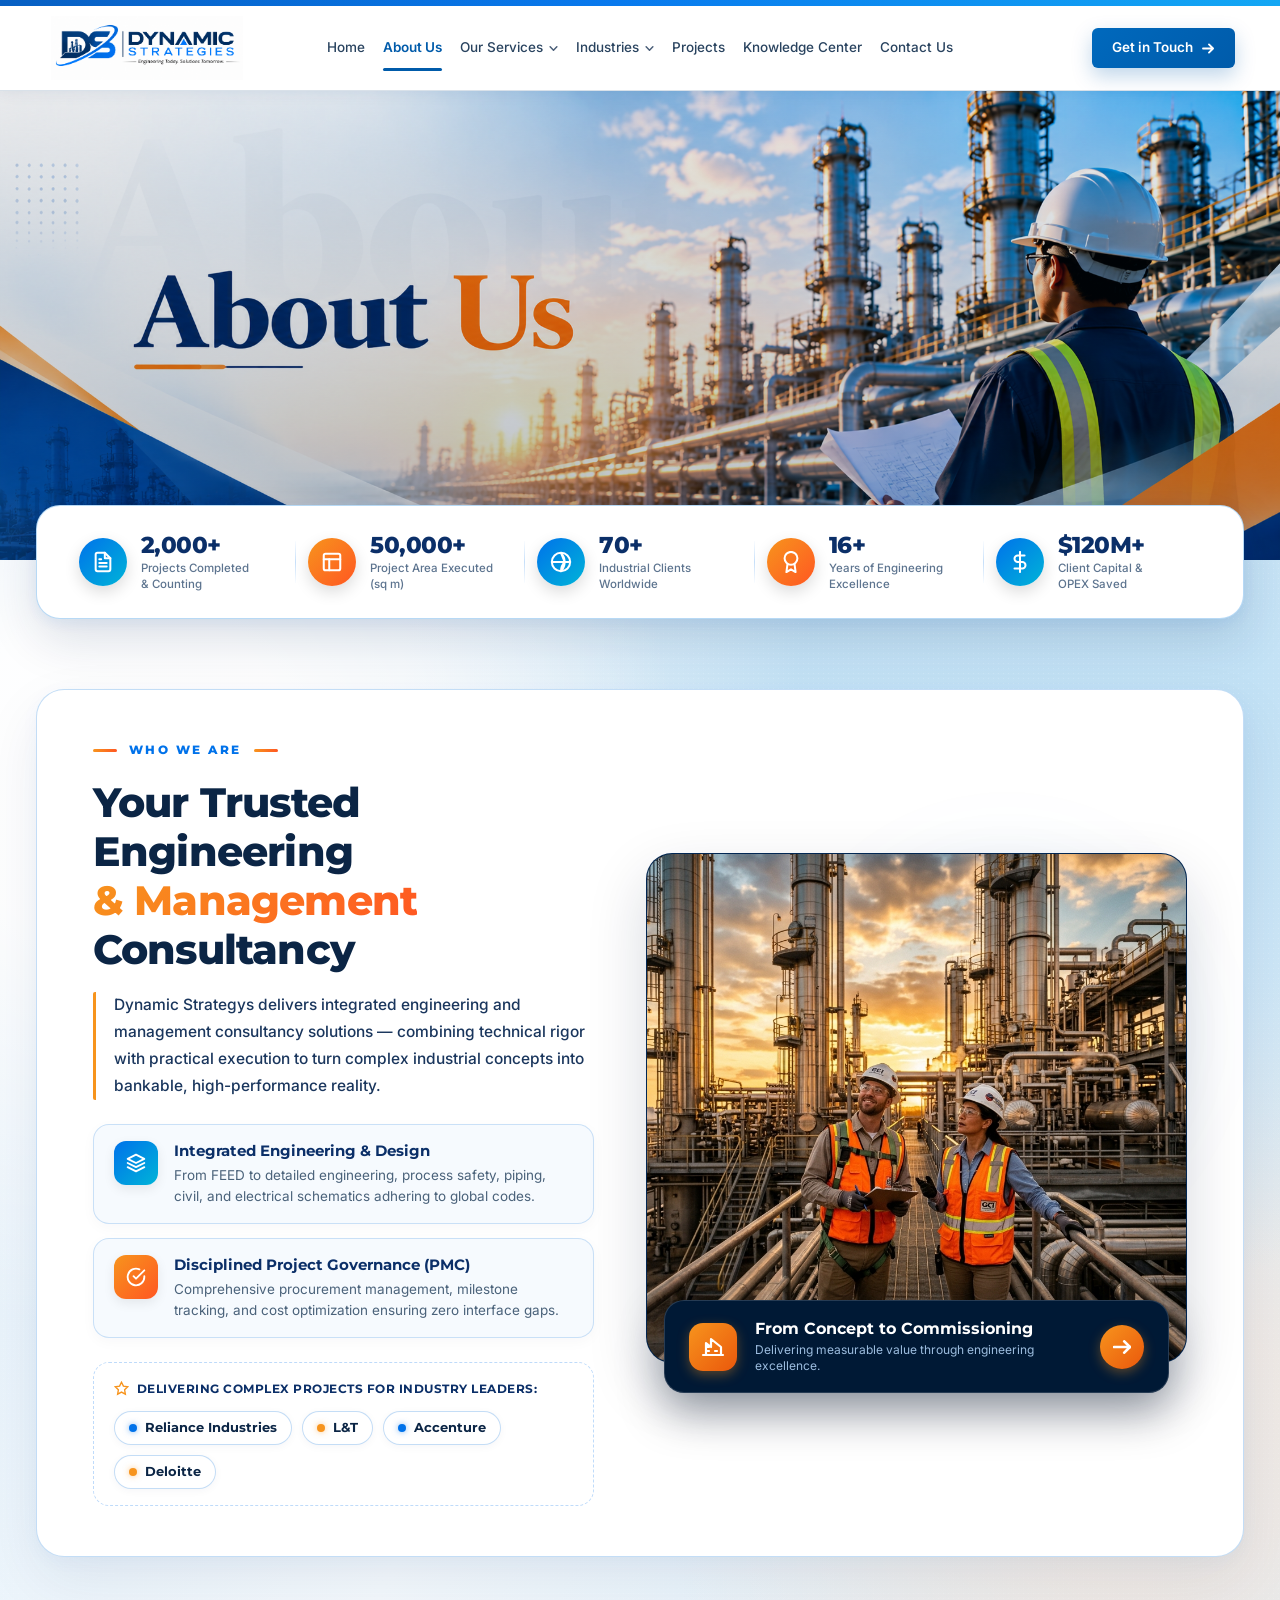
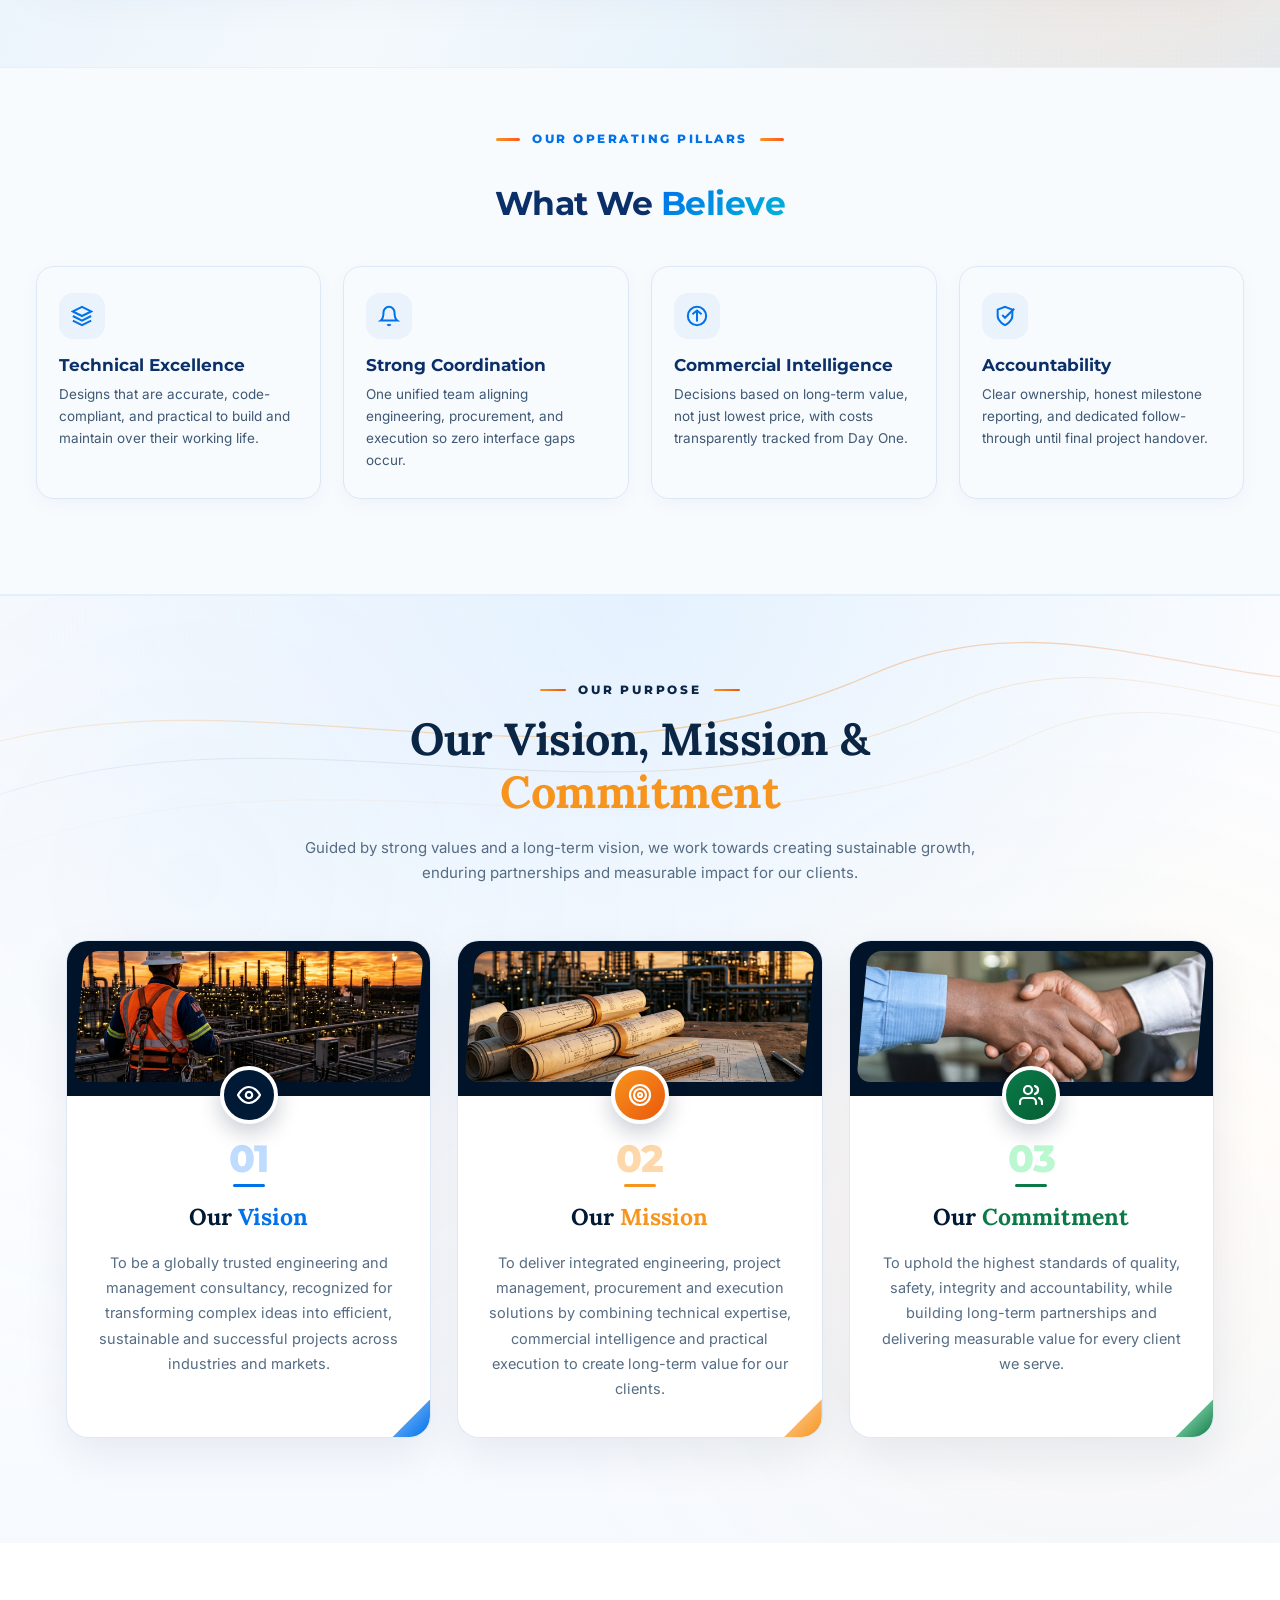
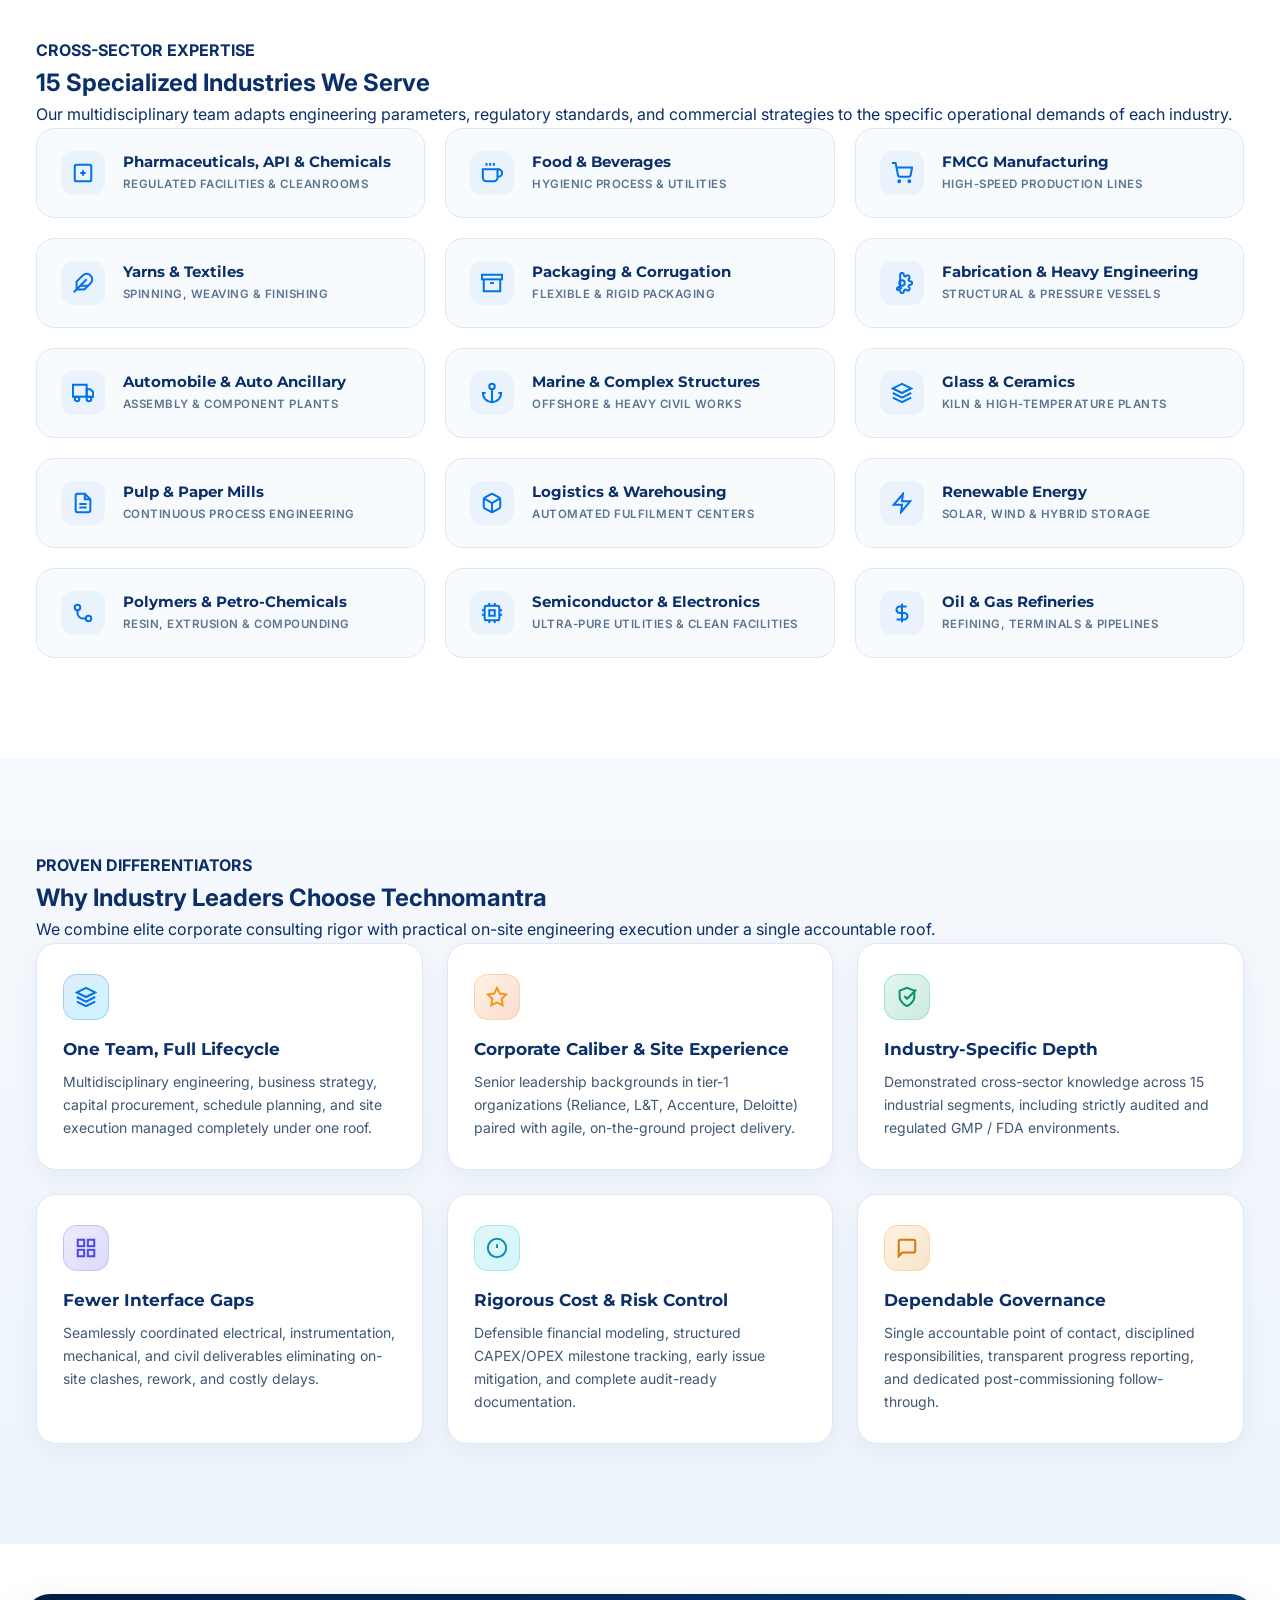
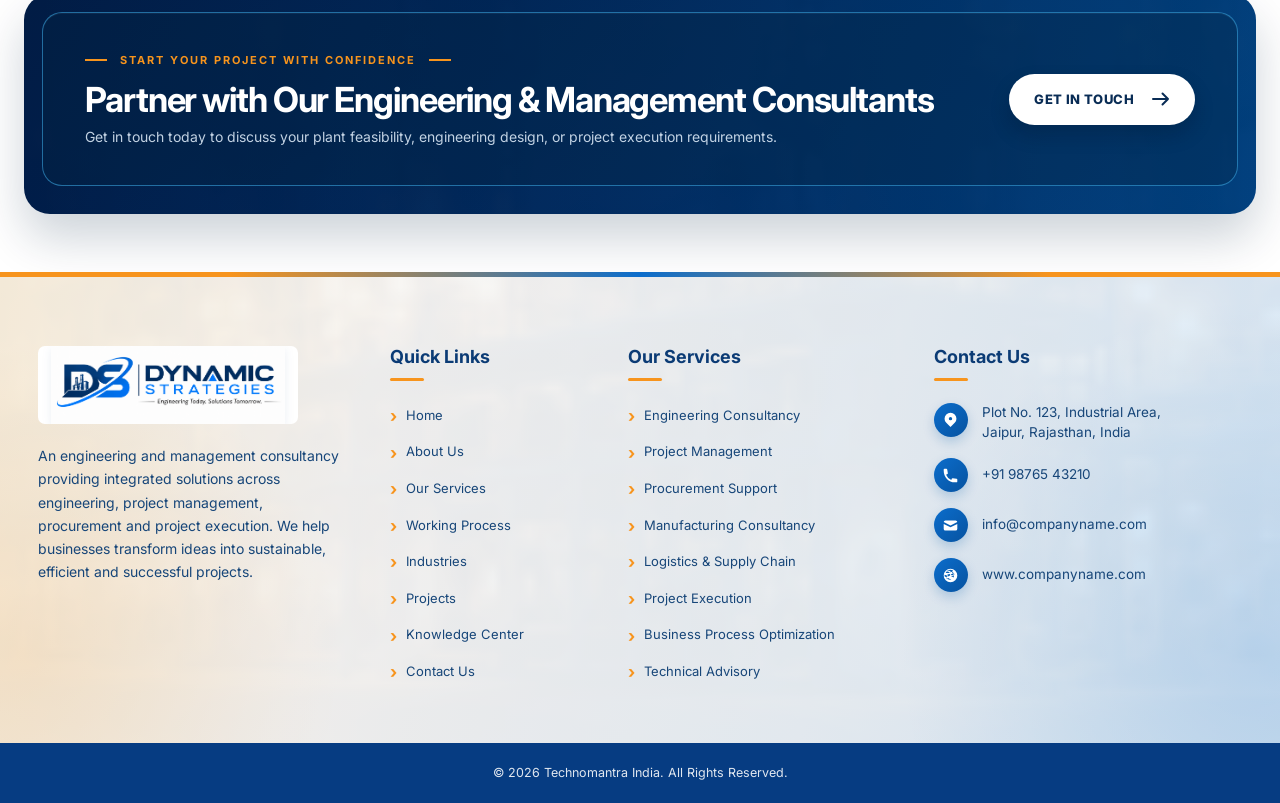
==== pages/about.html @ dd05f1fb "website" ====
<!doctype html>
<html lang="en">

<head>
  <meta charset="UTF-8" />
  <meta name="viewport" content="width=device-width, initial-scale=1.0" />
  <meta name="description"
    content="About Technomantra India - Integrated Engineering and Management Consultancy. Transforming concepts into sustainable, high-performance industrial projects." />
  <title>About Us | Technomantra India</title>
  <link rel="preconnect" href="https://fonts.googleapis.com" />
  <link rel="preconnect" href="https://fonts.gstatic.com" crossorigin />
  <link
    href="https://fonts.googleapis.com/css2?family=Inter:wght@400;500;600;700;800&family=Lora:ital,wght@0,500;0,600;0,700;1,600&family=Montserrat:wght@500;600;700;800;900&display=swap"
    rel="stylesheet" />
  <link rel="stylesheet" href="../styles.css" />
  <link rel="stylesheet" href="about-page.css?v=17.0" />
</head>

<body class="about-page">
  <!-- Top Navigation Header -->
  <header class="site-header" id="home">
    <div class="header-container">
      <!-- Header Left: Brand Logo & Tagline -->
      <div class="header-left">
        <a class="brand" href="../index.html#home" aria-label="Technomantra India - Home">
          <span class="brand-symbol">
            <img class="brand-image" src="../assets/logo.png" alt="Technomantra India logo" />
          </span>
        </a>
      </div>

      <!-- Header Center: Navigation Menu Centered -->
      <nav class="nav-menu header-center" id="primary-nav" aria-label="Main menu">
        <ul class="nav-list">
          <li class="nav-item">
            <a class="nav-link" href="../index.html#home">Home</a>
          </li>
          <li class="nav-item">
            <a class="nav-link active" href="about.html" aria-current="page">About Us</a>
          </li>
          <li class="nav-item has-dropdown">
            <a class="nav-link nav-link-dropdown" href="services.html" aria-haspopup="true" aria-expanded="false">
              <span>Our Services</span>
              <svg class="chevron-arrow" viewBox="0 0 10 6" fill="none" stroke="currentColor" stroke-width="1.8"
                stroke-linecap="round" stroke-linejoin="round" aria-hidden="true">
                <path d="M1 1l4 4 4-4" />
              </svg>
            </a>
            <ul class="dropdown-list" aria-label="Our Services dropdown">
              <li><a href="service-detail.html?service=electrical-engineering">Electrical Engineering</a></li>
              <li><a href="service-detail.html?service=instrumentation-engineering">Instrumentation &amp; Control</a></li>
              <li><a href="service-detail.html?service=mechanical-engineering">Mechanical Engineering</a></li>
              <li><a href="service-detail.html?service=procurement-support">Procurement Support</a></li>
              <li><a href="service-detail.html?service=detailed-project-reports">Detailed Project Reports (DPR)</a></li>
              <li><a href="service-detail.html?service=project-management">Project Management</a></li>
              <li><a href="service-detail.html?service=logistics-planning">Logistics Planning</a></li>
              <li><a href="service-detail.html?service=manufacturing-consultancy">Manufacturing Consultancy</a></li>
              <li><a href="service-detail.html?service=labour-planning">Labour Planning &amp; Sourcing</a></li>
            </ul>
          </li>
          <li class="nav-item has-dropdown">
            <a class="nav-link nav-link-dropdown" href="../index.html#industries" aria-haspopup="true" aria-expanded="false">
              <span>Industries</span>
              <svg class="chevron-arrow" viewBox="0 0 10 6" fill="none" stroke="currentColor" stroke-width="1.8"
                stroke-linecap="round" stroke-linejoin="round" aria-hidden="true">
                <path d="M1 1l4 4 4-4" />
              </svg>
            </a>
            <ul class="dropdown-list" aria-label="Industries dropdown">
              <li><a href="../index.html#industries">Oil &amp; Gas / Petrochemicals</a></li>
              <li><a href="../index.html#industries">Energy &amp; Renewable Power</a></li>
              <li><a href="../index.html#industries">Heavy Industrial Manufacturing</a></li>
              <li><a href="../index.html#industries">Infrastructure &amp; Civil Engineering</a></li>
            </ul>
          </li>
          <li class="nav-item">
            <a class="nav-link" href="../index.html#projects">Projects</a>
          </li>
          <li class="nav-item">
            <a class="nav-link" href="../index.html#knowledge">Knowledge Center</a>
          </li>
          <li class="nav-item">
            <a class="nav-link" href="contact.html">Contact Us</a>
          </li>
        </ul>

        <!-- Mobile Only CTA inside Drawer -->
        <div class="mobile-nav-cta">
          <a class="btn-touch mobile-btn-touch" href="contact.html">
            <span>Get in Touch</span>
            <svg class="arrow-right" viewBox="0 0 14 12" fill="none" stroke="currentColor" stroke-width="2"
              stroke-linecap="round" stroke-linejoin="round" aria-hidden="true">
              <path d="M1 6h11M7.5 1.5L12 6l-4.5 4.5" />
            </svg>
          </a>
        </div>
      </nav>

      <!-- Header Right: CTA Button & Mobile Hamburger -->
      <div class="header-right">
        <a class="btn-touch header-btn-touch" href="contact.html">
          <span>Get in Touch</span>
          <svg class="arrow-right" viewBox="0 0 14 12" fill="none" stroke="currentColor" stroke-width="2"
            stroke-linecap="round" stroke-linejoin="round" aria-hidden="true">
            <path d="M1 6h11M7.5 1.5L12 6l-4.5 4.5" />
          </svg>
        </a>

        <!-- Mobile Hamburger Toggle -->
        <button class="nav-toggle" type="button" aria-expanded="false" aria-controls="primary-nav"
          aria-label="Toggle navigation">
          <span class="hamburger-bar"></span>
          <span class="hamburger-bar"></span>
          <span class="hamburger-bar"></span>
        </button>
      </div>
    </div>
  </header>

  <main>
    <!-- 1. HERO BANNER -->
    <section class="ab-hero-banner" aria-label="About Us Banner">
      <div class="ab-hero-image-wrap">
        <img class="ab-hero-img" src="../assets/bannera/about.png" alt="About Technomantra India - Engineering &amp; Management Consultancy" />
        <div class="ab-hero-overlay" aria-hidden="true"></div>
      </div>
    </section>

    <!-- 2. WHO WE ARE & STATS SHOWCASE SECTION (Seamless Unified Background) -->
    <section class="who-we-are-section" id="who-we-are" aria-labelledby="who-title">
      <div class="ab-container">
        <!-- Floating Independent Stats Pill Panel (Overlaps Banner) -->
        <div class="ab-stats-pill-panel" aria-label="Company Key Statistics">
          <div class="ab-stats-pill-row">
            <!-- Stat 1 -->
            <div class="ab-stat-item">
              <div class="ab-stat-circle circle-blue" aria-hidden="true">
                <svg viewBox="0 0 24 24" fill="none" stroke="currentColor" stroke-width="2.2" stroke-linecap="round" stroke-linejoin="round">
                  <path d="M14 2H6a2 2 0 0 0-2 2v16a2 2 0 0 0 2 2h12a2 2 0 0 0 2-2V8z"/>
                  <polyline points="14 2 14 8 20 8"/>
                  <line x1="16" y1="13" x2="8" y2="13"/>
                  <line x1="16" y1="17" x2="8" y2="17"/>
                  <polyline points="10 9 9 9 8 9"/>
                </svg>
              </div>
              <div class="ab-stat-meta">
                <span class="ab-stat-number">2,000+</span>
                <span class="ab-stat-label">Projects Completed<br />&amp; Counting</span>
              </div>
            </div>

            <!-- Stat 2 -->
            <div class="ab-stat-item">
              <div class="ab-stat-circle circle-orange" aria-hidden="true">
                <svg viewBox="0 0 24 24" fill="none" stroke="currentColor" stroke-width="2.2" stroke-linecap="round" stroke-linejoin="round">
                  <rect x="3" y="3" width="18" height="18" rx="2"/>
                  <path d="M3 9h18"/>
                  <path d="M9 21V9"/>
                </svg>
              </div>
              <div class="ab-stat-meta">
                <span class="ab-stat-number">50,000+</span>
                <span class="ab-stat-label">Project Area Executed<br />(sq m)</span>
              </div>
            </div>

            <!-- Stat 3 -->
            <div class="ab-stat-item">
              <div class="ab-stat-circle circle-blue" aria-hidden="true">
                <svg viewBox="0 0 24 24" fill="none" stroke="currentColor" stroke-width="2.2" stroke-linecap="round" stroke-linejoin="round">
                  <circle cx="12" cy="12" r="10"/>
                  <line x1="2" y1="12" x2="22" y2="12"/>
                  <path d="M12 2a15.3 15.3 0 0 1 4 10 15.3 15.3 0 0 1-4 10 15.3 15.3 0 0 1 4-10z"/>
                </svg>
              </div>
              <div class="ab-stat-meta">
                <span class="ab-stat-number">70+</span>
                <span class="ab-stat-label">Industrial Clients<br />Worldwide</span>
              </div>
            </div>

            <!-- Stat 4 -->
            <div class="ab-stat-item">
              <div class="ab-stat-circle circle-orange" aria-hidden="true">
                <svg viewBox="0 0 24 24" fill="none" stroke="currentColor" stroke-width="2.2" stroke-linecap="round" stroke-linejoin="round">
                  <circle cx="12" cy="8" r="7"/>
                  <polyline points="8.21 13.89 7 23 12 20 17 23 15.79 13.88"/>
                </svg>
              </div>
              <div class="ab-stat-meta">
                <span class="ab-stat-number">16+</span>
                <span class="ab-stat-label">Years of Engineering<br />Excellence</span>
              </div>
            </div>

            <!-- Stat 5 -->
            <div class="ab-stat-item">
              <div class="ab-stat-circle circle-blue" aria-hidden="true">
                <svg viewBox="0 0 24 24" fill="none" stroke="currentColor" stroke-width="2.2" stroke-linecap="round" stroke-linejoin="round">
                  <line x1="12" y1="1" x2="12" y2="23"/>
                  <path d="M17 5H9.5a3.5 3.5 0 0 0 0 7h5a3.5 3.5 0 0 1 0 7H6"/>
                </svg>
              </div>
              <div class="ab-stat-meta">
                <span class="ab-stat-number">$120M+</span>
                <span class="ab-stat-label">Client Capital &amp;<br />OPEX Saved</span>
              </div>
            </div>
          </div>
        </div>

        <!-- Who We Are Executive Showcase Box (Separate from Stats Pill) -->
        <div class="who-main-box">
          <div class="who-grid">
            <!-- Left Column: Content -->
            <div class="who-content">
              <div class="who-kicker">
                <span class="kicker-line"></span>
                <span>WHO WE ARE</span>
                <span class="kicker-line"></span>
              </div>

              <h1 class="who-title" id="who-title">
                Your Trusted Engineering<br />
                <span class="text-orange">&amp; Management</span> Consultancy
              </h1>

              <p class="who-lead-p">
                Dynamic Strategys delivers integrated engineering and management consultancy solutions — combining technical rigor with practical execution to turn complex industrial concepts into bankable, high-performance reality.
              </p>

              <!-- Key Strategic Pillars (Modern Executive Cards) -->
              <div class="who-feature-cards">
                <div class="who-feature-card">
                  <div class="who-fc-icon blue" aria-hidden="true">
                    <svg viewBox="0 0 24 24" fill="none" stroke="currentColor" stroke-width="2.2" stroke-linecap="round" stroke-linejoin="round">
                      <path d="M12 2L2 7l10 5 10-5-10-5zM2 17l10 5 10-5M2 12l10 5 10-5"/>
                    </svg>
                  </div>
                  <div class="who-fc-content">
                    <h4 class="who-fc-heading">Integrated Engineering &amp; Design</h4>
                    <p class="who-fc-text">From FEED to detailed engineering, process safety, piping, civil, and electrical schematics adhering to global codes.</p>
                  </div>
                </div>

                <div class="who-feature-card">
                  <div class="who-fc-icon orange" aria-hidden="true">
                    <svg viewBox="0 0 24 24" fill="none" stroke="currentColor" stroke-width="2.2" stroke-linecap="round" stroke-linejoin="round">
                      <path d="M22 11.08V12a10 10 0 1 1-5.93-9.14"/>
                      <polyline points="22 4 12 14.01 9 11.01"/>
                    </svg>
                  </div>
                  <div class="who-fc-content">
                    <h4 class="who-fc-heading">Disciplined Project Governance (PMC)</h4>
                    <p class="who-fc-text">Comprehensive procurement management, milestone tracking, and cost optimization ensuring zero interface gaps.</p>
                  </div>
                </div>
              </div>

              <!-- Proven Track Record / Clientele Strip -->
              <div class="who-clients-strip">
                <span class="who-clients-title">
                  <svg viewBox="0 0 24 24" fill="none" stroke="currentColor" stroke-width="2.2" aria-hidden="true"><path d="M12 2l3.09 6.26L22 9.27l-5 4.87 1.18 6.88L12 17.77l-6.18 3.25L7 14.14 2 9.27l6.91-1.01L12 2z"/></svg>
                  Delivering Complex Projects For Industry Leaders:
                </span>
                <div class="who-clients-tags">
                  <span class="who-client-tag">
                    <span class="tag-indicator blue"></span>Reliance Industries
                  </span>
                  <span class="who-client-tag">
                    <span class="tag-indicator orange"></span>L&amp;T
                  </span>
                  <span class="who-client-tag">
                    <span class="tag-indicator blue"></span>Accenture
                  </span>
                  <span class="who-client-tag">
                    <span class="tag-indicator orange"></span>Deloitte
                  </span>
                </div>
              </div>
            </div>

            <!-- Right Column: Media Frame with Overlapping Dark Navy Card -->
            <div class="who-media">
              <!-- Main Image Frame with Sunset Refinery Engineers Photo -->
              <div class="who-image-frame">
                <img src="../assets/about-refinery-engineers.jpg" alt="Dynamic Strategys senior engineers at petrochemical refinery plant" />
              </div>

              <!-- Overlapping Dark Navy Floating Card -->
              <div class="who-floating-card">
                <div class="who-card-icon" aria-hidden="true">
                  <svg viewBox="0 0 24 24" fill="none" stroke="currentColor" stroke-width="2.2" stroke-linecap="round" stroke-linejoin="round">
                    <path d="M2 20h20"/>
                    <path d="M5 20V8l5 4V4l10 8v8"/>
                    <line x1="6" y1="12" x2="8" y2="12"/>
                    <line x1="6" y1="16" x2="8" y2="16"/>
                    <line x1="14" y1="16" x2="16" y2="16"/>
                  </svg>
                </div>
                <div class="who-card-text">
                  <b>From Concept to Commissioning</b>
                  <span>Delivering measurable value through engineering excellence.</span>
                </div>
                <a href="services.html" class="who-card-arrow-btn" aria-label="Explore our full engineering and management services">
                  <svg viewBox="0 0 16 12" fill="none" stroke="currentColor" stroke-width="2.4" stroke-linecap="round" stroke-linejoin="round" aria-hidden="true"><line x1="1" y1="6" x2="15" y2="6"/><polyline points="10 1 15 6 10 11"/></svg>
                </a>
              </div>
            </div>
          </div>
        </div>
      </div>
    </section>

    <!-- 4. WHAT WE BELIEVE (4 Direct Pillars from Excel) -->
    <section class="ab-beliefs-strip-section" aria-label="What We Believe">
      <div class="ab-container">
        <div class="ab-beliefs-header">
          <div class="who-kicker" style="justify-content: center;">
            <span class="kicker-line"></span>
            <span>OUR OPERATING PILLARS</span>
            <span class="kicker-line"></span>
          </div>
          <h2 class="ab-beliefs-section-title">What We <span>Believe</span></h2>
        </div>

        <div class="ab-beliefs-grid">
          <div class="ab-belief-card">
            <div class="ab-belief-icon">
              <svg viewBox="0 0 24 24" fill="none" stroke="currentColor" stroke-width="2.2"><polygon points="12 2 2 7 12 12 22 7 12 2"/><polyline points="2 17 12 22 22 17"/><polyline points="2 12 12 17 22 12"/></svg>
            </div>
            <h4>Technical Excellence</h4>
            <p>Designs that are accurate, code-compliant, and practical to build and maintain over their working life.</p>
          </div>

          <div class="ab-belief-card">
            <div class="ab-belief-icon">
              <svg viewBox="0 0 24 24" fill="none" stroke="currentColor" stroke-width="2.2"><path d="M18 8A6 6 0 0 0 6 8c0 7-3 9-3 9h18s-3-2-3-9"/><path d="M13.73 21a2 2 0 0 1-3.46 0"/></svg>
            </div>
            <h4>Strong Coordination</h4>
            <p>One unified team aligning engineering, procurement, and execution so zero interface gaps occur.</p>
          </div>

          <div class="ab-belief-card">
            <div class="ab-belief-icon">
              <svg viewBox="0 0 24 24" fill="none" stroke="currentColor" stroke-width="2.2"><circle cx="12" cy="12" r="10"/><path d="M12 6v12"/><path d="M17 10l-5-4-5 4"/></svg>
            </div>
            <h4>Commercial Intelligence</h4>
            <p>Decisions based on long-term value, not just lowest price, with costs transparently tracked from Day One.</p>
          </div>

          <div class="ab-belief-card">
            <div class="ab-belief-icon">
              <svg viewBox="0 0 24 24" fill="none" stroke="currentColor" stroke-width="2.2"><path d="M12 22s8-4 8-10V5l-8-3-8 3v7c0 6 8 10 8 10z"/><polyline points="9 11 12 14 22 4"/></svg>
            </div>
            <h4>Accountability</h4>
            <p>Clear ownership, honest milestone reporting, and dedicated follow-through until final project handover.</p>
          </div>
        </div>
      </div>
    </section>

    <!-- 5. OUR PURPOSE: VISION, MISSION & COMMITMENT (Matches User Reference Mockup Exactly) -->
    <section class="purpose-section" id="vision-mission" aria-labelledby="purpose-title">
      <!-- Pure Executive Gradient Waves Background -->
      <div class="purpose-bg-decor" aria-hidden="true">
        <svg class="purpose-curved-lines" viewBox="0 0 1440 320" fill="none" preserveAspectRatio="none">
          <path d="M-100 200 C 240 50, 600 260, 980 90 C 1220 -20, 1420 160, 1650 70" stroke="url(#purposeGoldGrad1)" stroke-width="1.5" />
          <path d="M-60 250 C 300 90, 680 300, 1060 130 C 1280 20, 1460 200, 1680 110" stroke="url(#purposeGoldGrad2)" stroke-width="1" />
          <path d="M-20 300 C 360 140, 740 340, 1140 170 C 1340 60, 1500 240, 1720 150" stroke="url(#purposeGoldGrad3)" stroke-width="0.8" />
          <defs>
            <linearGradient id="purposeGoldGrad1" x1="0%" y1="0%" x2="100%" y2="0%">
              <stop offset="0%" stop-color="#f7941d" stop-opacity="0.1" />
              <stop offset="50%" stop-color="#f7941d" stop-opacity="0.45" />
              <stop offset="100%" stop-color="#ea580c" stop-opacity="0.15" />
            </linearGradient>
            <linearGradient id="purposeGoldGrad2" x1="0%" y1="0%" x2="100%" y2="0%">
              <stop offset="0%" stop-color="#0072ea" stop-opacity="0.08" />
              <stop offset="60%" stop-color="#f7941d" stop-opacity="0.3" />
              <stop offset="100%" stop-color="#f7941d" stop-opacity="0.05" />
            </linearGradient>
            <linearGradient id="purposeGoldGrad3" x1="0%" y1="0%" x2="100%" y2="0%">
              <stop offset="0%" stop-color="#f7941d" stop-opacity="0.05" />
              <stop offset="70%" stop-color="#f7941d" stop-opacity="0.2" />
              <stop offset="100%" stop-color="#0072ea" stop-opacity="0.08" />
            </linearGradient>
          </defs>
        </svg>
      </div>

      <div class="ab-container">
        <!-- Section Header -->
        <div class="purpose-header">
          <div class="purpose-eyebrow">
            <span class="eyebrow-line"></span>
            <span>OUR PURPOSE</span>
            <span class="eyebrow-line"></span>
          </div>

          <h2 class="purpose-title" id="purpose-title">
            Our Vision, Mission &amp;<br />
            <span class="text-orange">Commitment</span>
          </h2>

          <p class="purpose-subtitle">
            Guided by strong values and a long-term vision, we work towards creating sustainable growth, enduring partnerships and measurable impact for our clients.
          </p>
        </div>

        <!-- 3 Purpose Cards Grid (Vision, Mission, Commitment) -->
        <div class="purpose-cards-grid">
          <!-- Card 1: Our Vision -->
          <article class="purpose-card card-vision">
            <!-- Slanted Media Header -->
            <div class="purpose-card-media">
              <div class="purpose-media-slant">
                <img src="../assets/vm-vision.jpg" alt="Dynamic Strategys Vision - Industrial refinery plant at sunset" />
              </div>
              <!-- Center Bottom Circular Badge -->
              <div class="purpose-badge badge-blue" aria-hidden="true">
                <svg viewBox="0 0 24 24" fill="none" stroke="currentColor" stroke-width="2.2" stroke-linecap="round" stroke-linejoin="round">
                  <path d="M1 12s4-8 11-8 11 8 11 8-4 8-11 8-11-8-11-8z"/>
                  <circle cx="12" cy="12" r="3.2"/>
                </svg>
              </div>
            </div>

            <!-- Card Body -->
            <div class="purpose-card-body">
              <div class="purpose-num-tag">
                <span class="num-text num-blue">01</span>
                <span class="num-bar bar-blue"></span>
              </div>
              <h3 class="purpose-card-title">
                Our <span class="highlight-blue">Vision</span>
              </h3>
              <p class="purpose-card-desc">
                To be a globally trusted engineering and management consultancy, recognized for transforming complex ideas into efficient, sustainable and successful projects across industries and markets.
              </p>
            </div>

            <!-- Bottom Right Colored Fold Accent -->
            <div class="purpose-corner-fold corner-blue" aria-hidden="true"></div>
          </article>

          <!-- Card 2: Our Mission -->
          <article class="purpose-card card-mission">
            <!-- Slanted Media Header -->
            <div class="purpose-card-media">
              <div class="purpose-media-slant">
                <img src="../assets/vm-mission.jpg" alt="Dynamic Strategys Mission - Engineering blueprints and technical schematics" />
              </div>
              <!-- Center Bottom Circular Badge -->
              <div class="purpose-badge badge-orange" aria-hidden="true">
                <svg viewBox="0 0 24 24" fill="none" stroke="currentColor" stroke-width="2.2" stroke-linecap="round" stroke-linejoin="round">
                  <circle cx="12" cy="12" r="10"/>
                  <circle cx="12" cy="12" r="6"/>
                  <circle cx="12" cy="12" r="2"/>
                </svg>
              </div>
            </div>

            <!-- Card Body -->
            <div class="purpose-card-body">
              <div class="purpose-num-tag">
                <span class="num-text num-orange">02</span>
                <span class="num-bar bar-orange"></span>
              </div>
              <h3 class="purpose-card-title">
                Our <span class="highlight-orange">Mission</span>
              </h3>
              <p class="purpose-card-desc">
                To deliver integrated engineering, project management, procurement and execution solutions by combining technical expertise, commercial intelligence and practical execution to create long-term value for our clients.
              </p>
            </div>

            <!-- Bottom Right Colored Fold Accent -->
            <div class="purpose-corner-fold corner-orange" aria-hidden="true"></div>
          </article>

          <!-- Card 3: Our Commitment -->
          <article class="purpose-card card-commitment">
            <!-- Slanted Media Header -->
            <div class="purpose-card-media">
              <div class="purpose-media-slant">
                <img src="../assets/vm-commitment-clean.jpg" alt="Dynamic Strategys Commitment - Professional business partnership agreement" />
              </div>
              <!-- Center Bottom Circular Badge -->
              <div class="purpose-badge badge-green" aria-hidden="true">
                <svg viewBox="0 0 24 24" fill="none" stroke="currentColor" stroke-width="2.2" stroke-linecap="round" stroke-linejoin="round">
                  <path d="M17 21v-2a4 4 0 0 0-4-4H5a4 4 0 0 0-4 4v2"/>
                  <circle cx="9" cy="7" r="4"/>
                  <path d="M23 21v-2a4 4 0 0 0-3-3.87"/>
                  <path d="M16 3.13a4 4 0 0 1 0 7.75"/>
                </svg>
              </div>
            </div>

            <!-- Card Body -->
            <div class="purpose-card-body">
              <div class="purpose-num-tag">
                <span class="num-text num-green">03</span>
                <span class="num-bar bar-green"></span>
              </div>
              <h3 class="purpose-card-title">
                Our <span class="highlight-green">Commitment</span>
              </h3>
              <p class="purpose-card-desc">
                To uphold the highest standards of quality, safety, integrity and accountability, while building long-term partnerships and delivering measurable value for every client we serve.
              </p>
            </div>

            <!-- Bottom Right Colored Fold Accent -->
            <div class="purpose-corner-fold corner-green" aria-hidden="true"></div>
          </article>
        </div>
      </div>
    </section>

    <!-- 6. 15 INDUSTRIES WE SERVE SECTION (Direct from Excel Sheet: About Us) -->
    <section class="ab-industries-section" id="industries" aria-labelledby="industries-title">
      <div class="ab-container">
        <div class="ab-section-header">
          <div class="ab-kicker">
            <span></span>
            <b>CROSS-SECTOR EXPERTISE</b>
            <span></span>
          </div>
          <h2 id="industries-title">15 Specialized <span>Industries We Serve</span></h2>
          <p>Our multidisciplinary team adapts engineering parameters, regulatory standards, and commercial strategies to the specific operational demands of each industry.</p>
        </div>

        <div class="ab-industries-grid">
          <!-- 1 -->
          <div class="ab-industry-card">
            <div class="ab-sector-icon">
              <svg viewBox="0 0 24 24" fill="none" stroke="currentColor" stroke-width="2.2"><rect x="3" y="3" width="18" height="18" rx="2"/><path d="M9 12h6"/><path d="M12 9v6"/></svg>
            </div>
            <div class="ab-sector-info">
              <h4>Pharmaceuticals, API &amp; Chemicals</h4>
              <span>Regulated Facilities &amp; Cleanrooms</span>
            </div>
          </div>

          <!-- 2 -->
          <div class="ab-industry-card">
            <div class="ab-sector-icon">
              <svg viewBox="0 0 24 24" fill="none" stroke="currentColor" stroke-width="2.2"><path d="M18 8h1a4 4 0 0 1 0 8h-1"/><path d="M2 8h16v9a4 4 0 0 1-4 4H6a4 4 0 0 1-4-4V8z"/><line x1="6" y1="1" x2="6" y2="4"/><line x1="10" y1="1" x2="10" y2="4"/><line x1="14" y1="1" x2="14" y2="4"/></svg>
            </div>
            <div class="ab-sector-info">
              <h4>Food &amp; Beverages</h4>
              <span>Hygienic Process &amp; Utilities</span>
            </div>
          </div>

          <!-- 3 -->
          <div class="ab-industry-card">
            <div class="ab-sector-icon">
              <svg viewBox="0 0 24 24" fill="none" stroke="currentColor" stroke-width="2.2"><circle cx="9" cy="21" r="1"/><circle cx="20" cy="21" r="1"/><path d="M1 1h4l2.68 13.39a2 2 0 0 0 2 1.61h9.72a2 2 0 0 0 2-1.61L23 6H6"/></svg>
            </div>
            <div class="ab-sector-info">
              <h4>FMCG Manufacturing</h4>
              <span>High-Speed Production Lines</span>
            </div>
          </div>

          <!-- 4 -->
          <div class="ab-industry-card">
            <div class="ab-sector-icon">
              <svg viewBox="0 0 24 24" fill="none" stroke="currentColor" stroke-width="2.2"><path d="M20.24 12.24a6 6 0 0 0-8.49-8.49L5 10.5V19h8.5z"/><line x1="16" y1="8" x2="2" y2="22"/><line x1="17.5" y1="15" x2="9" y2="15"/></svg>
            </div>
            <div class="ab-sector-info">
              <h4>Yarns &amp; Textiles</h4>
              <span>Spinning, Weaving &amp; Finishing</span>
            </div>
          </div>

          <!-- 5 -->
          <div class="ab-industry-card">
            <div class="ab-sector-icon">
              <svg viewBox="0 0 24 24" fill="none" stroke="currentColor" stroke-width="2.2"><polyline points="21 8 21 21 3 21 3 8"/><rect x="1" y="3" width="22" height="5"/><line x1="10" y1="12" x2="14" y2="12"/></svg>
            </div>
            <div class="ab-sector-info">
              <h4>Packaging &amp; Corrugation</h4>
              <span>Flexible &amp; Rigid Packaging</span>
            </div>
          </div>

          <!-- 6 -->
          <div class="ab-industry-card">
            <div class="ab-sector-icon">
              <svg viewBox="0 0 24 24" fill="none" stroke="currentColor" stroke-width="2.2"><circle cx="12" cy="12" r="3"/><path d="M19.4 15a1.65 1.65 0 0 0 .33 1.82l.06.06a2 2 0 0 1 0 2.83 2 2 0 0 1-2.83 0l-.06-.06a1.65 1.65 0 0 0-1.82-.33 1.65 1.65 0 0 0-1 1.51V21a2 2 0 0 1-2 2 2 2 0 0 1-2-2v-.09A1.65 1.65 0 0 0 9 19.4a1.65 1.65 0 0 0-1.82.33l-.06.06a2 2 0 0 1 0-2.83 2 2 0 0 1 2.83 0l.06.06a1.65 1.65 0 0 0 1.82.33H9a1.65 1.65 0 0 0 1-1.51V3a2 2 0 0 1 2-2 2 2 0 0 1 2 2v.09a1.65 1.65 0 0 0 1 1.51 1.65 1.65 0 0 0 1.82-.33l.06-.06a2 2 0 0 1 2.83 0 2 2 0 0 1 0 2.83l-.06.06a1.65 1.65 0 0 0-.33 1.82V9a1.65 1.65 0 0 0 1.51 1H21a2 2 0 0 1 2 2 2 2 0 0 1-2 2h-.09a1.65 1.65 0 0 0-1.51 1z"/></svg>
            </div>
            <div class="ab-sector-info">
              <h4>Fabrication &amp; Heavy Engineering</h4>
              <span>Structural &amp; Pressure Vessels</span>
            </div>
          </div>

          <!-- 7 -->
          <div class="ab-industry-card">
            <div class="ab-sector-icon">
              <svg viewBox="0 0 24 24" fill="none" stroke="currentColor" stroke-width="2.2"><rect x="1" y="3" width="15" height="13"/><polygon points="16 8 20 8 23 11 23 16 16 16 16 8"/><circle cx="5.5" cy="18.5" r="2.5"/><circle cx="18.5" cy="18.5" r="2.5"/></svg>
            </div>
            <div class="ab-sector-info">
              <h4>Automobile &amp; Auto Ancillary</h4>
              <span>Assembly &amp; Component Plants</span>
            </div>
          </div>

          <!-- 8 -->
          <div class="ab-industry-card">
            <div class="ab-sector-icon">
              <svg viewBox="0 0 24 24" fill="none" stroke="currentColor" stroke-width="2.2"><circle cx="12" cy="5" r="3"/><line x1="12" y1="22" x2="12" y2="8"/><path d="M5 12H2a10 10 0 0 0 20 0h-3"/></svg>
            </div>
            <div class="ab-sector-info">
              <h4>Marine &amp; Complex Structures</h4>
              <span>Offshore &amp; Heavy Civil Works</span>
            </div>
          </div>

          <!-- 9 -->
          <div class="ab-industry-card">
            <div class="ab-sector-icon">
              <svg viewBox="0 0 24 24" fill="none" stroke="currentColor" stroke-width="2.2"><polygon points="12 2 2 7 12 12 22 7 12 2"/><polyline points="2 17 12 22 22 17"/><polyline points="2 12 12 17 22 12"/></svg>
            </div>
            <div class="ab-sector-info">
              <h4>Glass &amp; Ceramics</h4>
              <span>Kiln &amp; High-Temperature Plants</span>
            </div>
          </div>

          <!-- 10 -->
          <div class="ab-industry-card">
            <div class="ab-sector-icon">
              <svg viewBox="0 0 24 24" fill="none" stroke="currentColor" stroke-width="2.2"><path d="M14 2H6a2 2 0 0 0-2 2v16a2 2 0 0 0 2 2h12a2 2 0 0 0 2-2V8z"/><polyline points="14 2 14 8 20 8"/><line x1="16" y1="13" x2="8" y2="13"/><line x1="16" y1="17" x2="8" y2="17"/></svg>
            </div>
            <div class="ab-sector-info">
              <h4>Pulp &amp; Paper Mills</h4>
              <span>Continuous Process Engineering</span>
            </div>
          </div>

          <!-- 11 -->
          <div class="ab-industry-card">
            <div class="ab-sector-icon">
              <svg viewBox="0 0 24 24" fill="none" stroke="currentColor" stroke-width="2.2"><path d="M21 16V8a2 2 0 0 0-1-1.73l-7-4a2 2 0 0 0-2 0l-7 4A2 2 0 0 0 3 8v8a2 2 0 0 0 1 1.73l7 4a2 2 0 0 0 2 0l7-4A2 2 0 0 0 21 16z"/><polyline points="3.27 6.96 12 12.01 20.73 6.96"/><line x1="12" y1="22.08" x2="12" y2="12"/></svg>
            </div>
            <div class="ab-sector-info">
              <h4>Logistics &amp; Warehousing</h4>
              <span>Automated Fulfilment Centers</span>
            </div>
          </div>

          <!-- 12 -->
          <div class="ab-industry-card">
            <div class="ab-sector-icon">
              <svg viewBox="0 0 24 24" fill="none" stroke="currentColor" stroke-width="2.2"><polygon points="13 2 3 14 12 14 11 22 21 10 12 10 13 2"/></svg>
            </div>
            <div class="ab-sector-info">
              <h4>Renewable Energy</h4>
              <span>Solar, Wind &amp; Hybrid Storage</span>
            </div>
          </div>

          <!-- 13 -->
          <div class="ab-industry-card">
            <div class="ab-sector-icon">
              <svg viewBox="0 0 24 24" fill="none" stroke="currentColor" stroke-width="2.2"><circle cx="6" cy="6" r="3"/><circle cx="18" cy="18" r="3"/><path d="M6 9v3a6 6 0 0 0 6 6h3"/></svg>
            </div>
            <div class="ab-sector-info">
              <h4>Polymers &amp; Petro-Chemicals</h4>
              <span>Resin, Extrusion &amp; Compounding</span>
            </div>
          </div>

          <!-- 14 -->
          <div class="ab-industry-card">
            <div class="ab-sector-icon">
              <svg viewBox="0 0 24 24" fill="none" stroke="currentColor" stroke-width="2.2"><rect x="4" y="4" width="16" height="16" rx="2"/><rect x="9" y="9" width="6" height="6"/><line x1="9" y1="1" x2="9" y2="4"/><line x1="15" y1="1" x2="15" y2="4"/><line x1="9" y1="20" x2="9" y2="23"/><line x1="15" y1="20" x2="15" y2="23"/><line x1="20" y1="9" x2="23" y2="9"/><line x1="20" y1="14" x2="23" y2="14"/><line x1="1" y1="9" x2="4" y2="9"/><line x1="1" y1="14" x2="4" y2="14"/></svg>
            </div>
            <div class="ab-sector-info">
              <h4>Semiconductor &amp; Electronics</h4>
              <span>Ultra-Pure Utilities &amp; Clean Facilities</span>
            </div>
          </div>

          <!-- 15 -->
          <div class="ab-industry-card">
            <div class="ab-sector-icon">
              <svg viewBox="0 0 24 24" fill="none" stroke="currentColor" stroke-width="2.2"><path d="M12 2v20M17 5H9.5a3.5 3.5 0 0 0 0 7h5a3.5 3.5 0 0 1 0 7H6"/></svg>
            </div>
            <div class="ab-sector-info">
              <h4>Oil &amp; Gas Refineries</h4>
              <span>Refining, Terminals &amp; Pipelines</span>
            </div>
          </div>
        </div>
      </div>
    </section>

    <!-- 7. WHY CLIENTS CHOOSE US (Direct from Excel Sheet: About Us) -->
    <section class="ab-why-section" id="why-us" aria-labelledby="why-title">
      <div class="ab-container">
        <div class="ab-section-header">
          <div class="ab-kicker">
            <span></span>
            <b>PROVEN DIFFERENTIATORS</b>
            <span></span>
          </div>
          <h2 id="why-title">Why Industry Leaders <span>Choose Technomantra</span></h2>
          <p>We combine elite corporate consulting rigor with practical on-site engineering execution under a single accountable roof.</p>
        </div>

        <div class="ab-why-grid">
          <!-- 1 -->
          <div class="ab-why-card theme-blue">
            <div class="ab-why-icon">
              <svg viewBox="0 0 24 24" fill="none" stroke="currentColor" stroke-width="2.2"><polygon points="12 2 2 7 12 12 22 7 12 2"/><polyline points="2 17 12 22 22 17"/><polyline points="2 12 12 17 22 12"/></svg>
            </div>
            <h3>One Team, Full Lifecycle</h3>
            <p>Multidisciplinary engineering, business strategy, capital procurement, schedule planning, and site execution managed completely under one roof.</p>
          </div>

          <!-- 2 -->
          <div class="ab-why-card theme-orange">
            <div class="ab-why-icon">
              <svg viewBox="0 0 24 24" fill="none" stroke="currentColor" stroke-width="2.2"><polygon points="12 2 15.09 8.26 22 9.27 17 14.14 18.18 21.02 12 17.77 5.82 21.02 7 14.14 2 9.27 8.91 8.26 12 2"/></svg>
            </div>
            <h3>Corporate Caliber &amp; Site Experience</h3>
            <p>Senior leadership backgrounds in tier-1 organizations (Reliance, L&amp;T, Accenture, Deloitte) paired with agile, on-the-ground project delivery.</p>
          </div>

          <!-- 3 -->
          <div class="ab-why-card theme-emerald">
            <div class="ab-why-icon">
              <svg viewBox="0 0 24 24" fill="none" stroke="currentColor" stroke-width="2.2"><path d="M12 22s8-4 8-10V5l-8-3-8 3v7c0 6 8 10 8 10z"/><polyline points="9 11 12 14 22 4"/></svg>
            </div>
            <h3>Industry-Specific Depth</h3>
            <p>Demonstrated cross-sector knowledge across 15 industrial segments, including strictly audited and regulated GMP / FDA environments.</p>
          </div>

          <!-- 4 -->
          <div class="ab-why-card theme-purple">
            <div class="ab-why-icon">
              <svg viewBox="0 0 24 24" fill="none" stroke="currentColor" stroke-width="2.2"><rect x="3" y="3" width="7" height="7"/><rect x="14" y="3" width="7" height="7"/><rect x="14" y="14" width="7" height="7"/><rect x="3" y="14" width="7" height="7"/></svg>
            </div>
            <h3>Fewer Interface Gaps</h3>
            <p>Seamlessly coordinated electrical, instrumentation, mechanical, and civil deliverables eliminating on-site clashes, rework, and costly delays.</p>
          </div>

          <!-- 5 -->
          <div class="ab-why-card theme-cyan">
            <div class="ab-why-icon">
              <svg viewBox="0 0 24 24" fill="none" stroke="currentColor" stroke-width="2.2"><circle cx="12" cy="12" r="10"/><line x1="12" y1="8" x2="12" y2="12"/><line x1="12" y1="16" x2="12.01" y2="16"/></svg>
            </div>
            <h3>Rigorous Cost &amp; Risk Control</h3>
            <p>Defensible financial modeling, structured CAPEX/OPEX milestone tracking, early issue mitigation, and complete audit-ready documentation.</p>
          </div>

          <!-- 6 -->
          <div class="ab-why-card theme-amber">
            <div class="ab-why-icon">
              <svg viewBox="0 0 24 24" fill="none" stroke="currentColor" stroke-width="2.2"><path d="M21 15a2 2 0 0 1-2 2H7l-4 4V5a2 2 0 0 1 2-2h14a2 2 0 0 1 2 2z"/></svg>
            </div>
            <h3>Dependable Governance</h3>
            <p>Single accountable point of contact, disciplined responsibilities, transparent progress reporting, and dedicated post-commissioning follow-through.</p>
          </div>
        </div>
      </div>
    </section>

    <!-- 8. CALL TO ACTION SECTION -->
    <section class="cta-section cta-banner-section" aria-labelledby="cta-title">
      <div class="cta-panel">
        <div class="cta-panel-inner">
          <div class="cta-copy">
            <div class="cta-eyebrow"><span></span><b>START YOUR PROJECT WITH CONFIDENCE</b><span></span></div>
            <h2 id="cta-title">Partner with Our Engineering &amp; Management Consultants</h2>
            <p>Get in touch today to discuss your plant feasibility, engineering design, or project execution requirements.</p>
          </div>
          <a class="cta-button" href="contact.html">
            <span>GET IN TOUCH</span>
            <svg viewBox="0 0 18 14" fill="none" stroke="currentColor" stroke-width="2" stroke-linecap="round" stroke-linejoin="round" aria-hidden="true">
              <path d="M1 7h15M10.5 1.5L16 7l-5.5 5.5" />
            </svg>
          </a>
        </div>
      </div>
    </section>
  </main>

  <!-- Deep Navy Corporate Footer with Illuminated Industrial Refinery Backdrop -->
  <footer class="site-footer" id="contact">
    <div class="footer-body">
      <!-- Night refinery photographic backdrop on the right -->
      <div class="footer-backdrop" aria-hidden="true"></div>

      <div class="footer-container">
        <!-- Column 1: Company Logo & Description -->
        <div class="footer-col col-about">
          <a class="brand brand-footer" href="../index.html#home" aria-label="Technomantra India - Home">
            <span class="brand-symbol">
              <img class="brand-image" src="../assets/logo.png" alt="Technomantra India logo" />
            </span>
          </a>
          <p class="about-text">
            An engineering and management consultancy providing integrated solutions across engineering, project
            management, procurement and project execution. We help businesses transform ideas into sustainable,
            efficient and successful projects.
          </p>
        </div>

        <!-- Column 2: Quick Links -->
        <div class="footer-col col-quick-links">
          <h2 class="col-title">Quick Links</h2>
          <ul class="footer-nav-list">
            <li><a href="../index.html#home">Home</a></li>
            <li><a href="about.html">About Us</a></li>
            <li><a href="services.html">Our Services</a></li>
            <li><a href="../index.html#working-process">Working Process</a></li>
            <li><a href="../index.html#industries">Industries</a></li>
            <li><a href="../index.html#projects">Projects</a></li>
            <li><a href="../index.html#knowledge">Knowledge Center</a></li>
            <li><a href="contact.html">Contact Us</a></li>
          </ul>
        </div>

        <!-- Column 3: Our Services -->
        <div class="footer-col col-services">
          <h2 class="col-title">Our Services</h2>
          <ul class="footer-nav-list">
            <li><a href="services.html">Engineering Consultancy</a></li>
            <li><a href="service-detail.html?service=project-management">Project Management</a></li>
            <li><a href="service-detail.html?service=procurement-support">Procurement Support</a></li>
            <li><a href="service-detail.html?service=manufacturing-consultancy">Manufacturing Consultancy</a></li>
            <li><a href="service-detail.html?service=logistics-planning">Logistics &amp; Supply Chain</a></li>
            <li><a href="services.html">Project Execution</a></li>
            <li><a href="services.html">Business Process Optimization</a></li>
            <li><a href="services.html">Technical Advisory</a></li>
          </ul>
        </div>

        <!-- Column 4: Contact Us -->
        <div class="footer-col col-contact">
          <h2 class="col-title">Contact Us</h2>
          <ul class="contact-details-list">
            <!-- Address -->
            <li class="contact-item">
              <span class="contact-icon-circle" aria-hidden="true">
                <svg width="18" height="18" viewBox="0 0 20 20" fill="currentColor">
                  <path fill-rule="evenodd"
                    d="M5.05 4.05a7 7 0 119.9 9.9L10 18.9l-4.95-4.95a7 7 0 010-9.9zM10 11a2 2 0 100-4 2 2 0 000 4z"
                    clip-rule="evenodd" />
                </svg>
              </span>
              <span class="contact-text">
                Plot No. 123, Industrial Area,<br />
                Jaipur, Rajasthan, India
              </span>
            </li>

            <!-- Phone -->
            <li class="contact-item">
              <span class="contact-icon-circle" aria-hidden="true">
                <svg width="18" height="18" viewBox="0 0 20 20" fill="currentColor">
                  <path
                    d="M2 3a1 1 0 011-1h2.153a1 1 0 01.986.836l.74 4.435a1 1 0 01-.54 1.06l-1.548.773a11.037 11.037 0 006.105 6.105l.774-1.548a1 1 0 011.059-.54l4.435.74a1 1 0 01.836.986V17a1 1 0 01-1 1h-2C7.82 18 2 12.18 2 4V3z" />
                </svg>
              </span>
              <span class="contact-text">
                <a href="tel:+919876543210">+91 98765 43210</a>
              </span>
            </li>

            <!-- Email -->
            <li class="contact-item">
              <span class="contact-icon-circle" aria-hidden="true">
                <svg width="18" height="18" viewBox="0 0 20 20" fill="currentColor">
                  <path d="M2.003 5.884L10 9.882l7.997-3.998A2 2 0 0016 4H4a2 2 0 00-1.997 1.884z" />
                  <path d="M18 8.118l-8 4-8-4V14a2 2 0 002 2h12a2 2 0 002-2V8.118z" />
                </svg>
              </span>
              <span class="contact-text">
                <a href="mailto:info@companyname.com">info@companyname.com</a>
              </span>
            </li>

            <!-- Website -->
            <li class="contact-item">
              <span class="contact-icon-circle" aria-hidden="true">
                <svg width="18" height="18" viewBox="0 0 20 20" fill="currentColor">
                  <path fill-rule="evenodd"
                    d="M10 18a8 8 0 100-16 8 8 0 000 16zM4.332 7.027a6.002 6.002 0 018.73-2.905c-.287.49-.624.962-1.009 1.408a11.164 11.164 0 00-4.08 1.497H4.332zm-1.07 4.148A6.027 6.027 0 013.04 10c0-.348.03-.688.087-1.018l2.678.966c-.035.344-.055.694-.055 1.052 0 .425.029.84.084 1.243l-2.572-1.095zm1.758 2.656l2.39-1.018a11.17 11.17 0 003.58 1.954 6.003 6.003 0 01-5.97-1.936zm8.647-1.472a11.196 11.196 0 00-3.155-1.745 9.176 9.176 0 00.32-1.614l3.19.988a6.022 6.022 0 01-.355 2.371zm1.264-3.523l-3.328-1.03c.123-.62.298-1.218.52-1.78a6.002 6.002 0 012.808 2.81zm-4.708-3.92a9.18 9.18 0 00-.737 1.632 11.18 11.18 0 00-4.06-1.503 6.004 6.004 0 014.797-.129zm-2.03 3.65c.34-.087.693-.15 1.054-.187.164.56.297 1.144.394 1.743-1.066.38-2.062.883-2.97 1.49-.074-.593-.118-1.203-.118-1.823 0-.416.02-.824.057-1.223h1.583zm2.593 1.94c-.114-.658-.26-1.298-.44-1.91 1.082-.36 2.096-.838 3.023-1.417.065.556.102 1.124.102 1.704 0 .438-.023.868-.066 1.29l-2.619.333z"
                    clip-rule="evenodd" />
                </svg>
              </span>
              <span class="contact-text">
                <a href="https://www.companyname.com" target="_blank" rel="noopener">www.companyname.com</a>
              </span>
            </li>
          </ul>
        </div>
      </div>
    </div>

    <!-- Bottom Legal Copyright Bar -->
    <div class="footer-bottom">
      <div class="bottom-container">
        <p class="copyright-text">
          &copy; <span id="current-year">2026</span> Technomantra India. All Rights Reserved.
        </p>
      </div>
    </div>
  </footer>

  <script src="../script.js"></script>
</body>

</html>
---- styles.css ----
/* ==========================================================================
   Company Name - Exact Design System & Styling
   Replicating the exact Header & Footer design from user mockup
   ========================================================================== */

:root {
  --primary-blue: #0072ea;
  --primary-blue-hover: #0060c7;
  --accent-cyan: #00b4f8;
  --dark-navy: #001935;
  --dark-navy-deep: #01142a;
  --text-dark: #0a1c36;
  --text-nav: #20324c;
  --text-muted: #5a6f8b;
  --text-footer-muted: #9cb2cc;
  --text-footer-dim: #7f97b4;
  --border-light: rgba(0, 0, 0, 0.05);
  --border-footer: rgba(255, 255, 255, 0.08);
  --font-brand: "Montserrat", sans-serif;
  --font-body: "Inter", -apple-system, BlinkMacSystemFont, "Segoe UI", Roboto, sans-serif;
  --font-serif: "Lora", Georgia, "Times New Roman", serif;
}

*, *::before, *::after {
  box-sizing: border-box;
  margin: 0;
  padding: 0;
}

html {
  scroll-behavior: smooth;
  font-size: 16px;
}

body {
  font-family: var(--font-body);
  color: var(--text-dark);
  background-color: #f5f8fc;
  -webkit-font-smoothing: antialiased;
  -moz-osx-font-smoothing: grayscale;
  line-height: 1.5;
}

a {
  color: inherit;
  text-decoration: none;
  transition: color 0.2s ease, opacity 0.2s ease;
}

ul {
  list-style: none;
}

/* View mode rules removed - Hero Video Banner is now directly active */

/* ==========================================================================
   Brand Logo & Typography (Header & Footer)
   ========================================================================== */
.brand {
  display: inline-flex;
  align-items: center;
  gap: 12px;
  flex-shrink: 0;
  text-decoration: none;
}

.brand-symbol {
  display: flex;
  align-items: center;
  justify-content: center;
  width: 168px;
  height: 56px;
  flex: 0 0 168px;
  overflow: hidden;
  border-radius: 5px;
}

.brand-svg {
  width: 100%;
  height: 100%;
  display: block;
}

.brand-image {
  display: block;
  width: 100%;
  height: 100%;
  object-fit: contain;
}

.brand-footer .brand-symbol {
  background: #ffffff;
}

.brand-details {
  display: flex;
  flex-direction: column;
  gap: 2px;
}

.brand-name {
  font-family: var(--font-brand);
  font-weight: 800;
  font-size: 18.5px;
  line-height: 1.1;
  letter-spacing: -0.2px;
  color: var(--text-dark);
}

.brand-tagline {
  font-family: var(--font-brand);
  font-weight: 500;
  font-size: 9.5px;
  line-height: 1.2;
  letter-spacing: 0.2px;
  color: var(--text-muted);
}

/* Footer Brand Overrides */
.brand-footer .brand-name {
  color: #ffffff;
}

.brand-footer .brand-tagline {
  color: #8faac6;
}

/* ==========================================================================
   Header Navbar (Centered Navigation Layout)
   ========================================================================== */
.site-header {
  position: relative;
  z-index: 50;
  background: #ffffff;
  border-bottom: 1px solid var(--border-light);
  box-shadow: 0 2px 10px rgba(0, 0, 0, 0.02);
}

.header-container {
  display: flex;
  align-items: center;
  justify-content: space-between;
  width: 100%;
  max-width: 1600px;
  margin: 0 auto;
  padding: 0 clamp(20px, 3.5vw, 55px);
  height: 78px;
  position: relative;
}

/* Header Left: Brand Logo */
.header-left {
  display: flex;
  align-items: center;
  justify-content: flex-start;
  flex: 1 1 0%;
  min-width: 0;
}

/* Header Center: Centered Navigation Menu */
.header-center {
  display: flex;
  align-items: center;
  justify-content: center;
  flex: 0 0 auto;
}

/* Header Right: Call to Action & Mobile Hamburger */
.header-right {
  display: flex;
  align-items: center;
  justify-content: flex-end;
  flex: 1 1 0%;
  gap: 14px;
  min-width: 0;
}

.mobile-nav-cta {
  display: none;
}

.nav-menu {
  display: flex;
  align-items: center;
}

.nav-list {
  display: flex;
  align-items: center;
  gap: clamp(12px, 1.4vw, 26px);
}

.nav-item {
  position: relative;
}

.nav-link {
  position: relative;
  display: inline-flex;
  align-items: center;
  padding: 28px 0;
  font-family: var(--font-body);
  font-size: 13.5px;
  font-weight: 500;
  color: var(--text-nav);
  white-space: nowrap;
  transition: color 0.2s ease;
}

.nav-link:hover {
  color: var(--primary-blue);
}

.nav-link.active {
  color: var(--primary-blue);
  font-weight: 600;
}

/* Active indicator blue underline bar right below 'Home' */
.nav-link.active::after {
  content: "";
  position: absolute;
  bottom: 16px;
  left: 0;
  right: 0;
  height: 2.5px;
  border-radius: 2px;
  background-color: var(--primary-blue);
}

.nav-link-dropdown {
  gap: 6px;
}

.chevron-arrow {
  width: 9px;
  height: 5px;
  color: #4a5e78;
  transition: transform 0.2s ease, color 0.2s ease;
}

.has-dropdown:hover .chevron-arrow {
  transform: rotate(180deg);
  color: var(--primary-blue);
}

/* Dropdown Flyout */
.dropdown-list {
  position: absolute;
  top: 100%;
  left: 0;
  min-width: 230px;
  background: #ffffff;
  border-radius: 8px;
  padding: 10px 0;
  box-shadow: 0 10px 30px rgba(0, 25, 53, 0.12);
  border: 1px solid rgba(0, 0, 0, 0.06);
  opacity: 0;
  visibility: hidden;
  transform: translateY(10px);
  transition: opacity 0.2s ease, transform 0.2s ease, visibility 0.2s ease;
  z-index: 100;
}

.has-dropdown:hover .dropdown-list {
  opacity: 1;
  visibility: visible;
  transform: translateY(0);
}

.dropdown-list li a {
  display: block;
  padding: 9px 18px;
  font-size: 13px;
  font-weight: 500;
  color: var(--text-nav);
  transition: background 0.15s ease, color 0.15s ease, padding-left 0.15s ease;
}

.dropdown-list li a:hover {
  background: #f0f6ff;
  color: var(--primary-blue);
  padding-left: 22px;
}

/* "Get in Touch" Button */
.btn-touch {
  display: inline-flex;
  align-items: center;
  justify-content: center;
  gap: 9px;
  padding: 9.5px 20px;
  background-color: var(--primary-blue);
  background-image: linear-gradient(135deg, #0070e7 0%, #007cf5 100%);
  color: #ffffff;
  font-family: var(--font-body);
  font-size: 13.5px;
  font-weight: 600;
  border-radius: 6px;
  white-space: nowrap;
  box-shadow: 0 3px 10px rgba(0, 114, 234, 0.24);
  transition: all 0.2s cubic-bezier(0.16, 1, 0.3, 1);
}

.btn-touch:hover {
  background-color: var(--primary-blue-hover);
  box-shadow: 0 5px 14px rgba(0, 114, 234, 0.35);
  transform: translateY(-1px);
}

.btn-touch:active {
  transform: translateY(0);
  box-shadow: 0 2px 6px rgba(0, 114, 234, 0.2);
}

.arrow-right {
  width: 13px;
  height: 11px;
  transition: transform 0.2s ease;
}

.btn-touch:hover .arrow-right {
  transform: translateX(3px);
}

/* Mobile Toggle Hamburger */
.nav-toggle {
  display: none;
  flex-direction: column;
  justify-content: center;
  align-items: center;
  gap: 5px;
  width: 40px;
  height: 40px;
  padding: 8px;
  background: transparent;
  border: none;
  cursor: pointer;
  border-radius: 6px;
}

.nav-toggle:hover {
  background: rgba(0, 0, 0, 0.04);
}

.hamburger-bar {
  display: block;
  width: 22px;
  height: 2px;
  background-color: var(--text-dark);
  border-radius: 2px;
  transition: transform 0.25s ease, opacity 0.25s ease;
}

.nav-toggle[aria-expanded="true"] .hamburger-bar:nth-child(1) {
  transform: translateY(7px) rotate(45deg);
}

.nav-toggle[aria-expanded="true"] .hamburger-bar:nth-child(2) {
  opacity: 0;
}

.nav-toggle[aria-expanded="true"] .hamburger-bar:nth-child(3) {
  transform: translateY(-7px) rotate(-45deg);
}

/* ==========================================================================
   Hero Section (Preview Mode)
   ========================================================================== */
/* ==========================================================================
   Hero Video Banner Section
   ========================================================================== */
.hero-banner {
  position: relative;
  display: flex;
  align-items: center;
  justify-content: center;
  min-height: 580px;
  overflow: hidden;
  background-color: #01142a;
  color: #ffffff;
  padding: 95px 0 95px;
}

/* Premium CTA banner */
.cta-section {
  position: relative;
  padding: 72px 24px 78px;
  background: #ffffff;
  overflow: hidden;
}

.cta-panel {
  position: relative;
  width: min(100%, 1500px);
  min-height: 290px;
  margin: 0 auto;
  padding: 25px;
  border-radius: 30px;
  background:
    linear-gradient(90deg, rgba(1, 30, 58, 0.98) 0%, rgba(3, 40, 70, 0.96) 47%, rgba(3, 27, 52, 0.92) 100%),
    url("assets/refinery-pure.png") center / cover no-repeat;
  box-shadow: 0 24px 48px rgba(7, 35, 65, 0.2);
  overflow: hidden;
}

.cta-panel::before {
  content: "";
  position: absolute;
  inset: 0;
  background: linear-gradient(90deg, transparent 0%, rgba(0, 157, 231, 0.06) 50%, rgba(0, 157, 231, 0.18) 100%);
  pointer-events: none;
}

.cta-panel-inner {
  position: relative;
  z-index: 1;
  display: flex;
  align-items: center;
  justify-content: space-between;
  gap: 36px;
  min-height: 240px;
  padding: 34px 50px;
  border: 1px solid rgba(63, 176, 235, 0.55);
  border-radius: 23px;
  background: rgba(3, 35, 64, 0.34);
  box-shadow: inset 0 1px 0 rgba(255, 255, 255, 0.05);
}

.cta-copy { max-width: 850px; }

.cta-eyebrow {
  display: flex;
  align-items: center;
  gap: 13px;
  margin-bottom: 17px;
  color: #22baf3;
  font-size: 13px;
  font-weight: 800;
  letter-spacing: 2.3px;
}

.cta-eyebrow span {
  width: 22px;
  height: 2px;
  background: #22baf3;
  flex: 0 0 auto;
}

.cta-copy h2 {
  margin: 0 0 12px;
  color: #ffffff;
  font-family: Georgia, "Times New Roman", serif;
  font-size: clamp(36px, 3.2vw, 56px);
  line-height: 0.98;
  letter-spacing: -1.2px;
}

.cta-copy p {
  max-width: 820px;
  margin: 0;
  color: rgba(226, 239, 251, 0.86);
  font-size: 16px;
  line-height: 1.45;
}

.cta-button {
  display: inline-flex;
  align-items: center;
  justify-content: center;
  gap: 18px;
  flex: 0 0 auto;
  min-width: 185px;
  padding: 14px 24px;
  border: 1px solid rgba(255, 255, 255, 0.86);
  border-radius: 999px;
  background: #ffffff;
  color: #092c55;
  font-size: 13px;
  font-weight: 800;
  letter-spacing: 0.4px;
  text-decoration: none;
  box-shadow: 0 10px 20px rgba(0, 8, 26, 0.2);
  transition: transform 0.25s ease, box-shadow 0.25s ease, color 0.25s ease;
}

.cta-button svg { width: 18px; height: 14px; }
.cta-button:hover { color: #0878e8; transform: translateY(-2px); box-shadow: 0 14px 26px rgba(0, 8, 26, 0.3); }

@media (max-width: 800px) {
  .cta-section { padding: 56px 16px 64px; }
  .cta-panel { padding: 14px; border-radius: 24px; }
  .cta-panel-inner { align-items: flex-start; flex-direction: column; min-height: 0; padding: 28px 24px; border-radius: 18px; }
  .cta-copy h2 { font-size: clamp(34px, 8vw, 48px); }
  .cta-copy p { font-size: 14px; }
  .cta-button { min-width: 165px; }
}

@media (max-width: 480px) {
  .cta-section { padding-inline: 12px; }
  .cta-panel-inner { padding: 24px 18px; }
  .cta-eyebrow { gap: 8px; font-size: 10px; letter-spacing: 1.5px; }
  .cta-eyebrow span { width: 16px; }
  .cta-copy h2 { font-size: 34px; }
  .cta-break { display: none; }
  .cta-button { width: 100%; }
}

/* Image-led CTA treatment inspired by the supplied reference. */
.cta-section {
  padding: 82px 24px 92px;
  background: linear-gradient(135deg, #f5fbfe 0%, #eaf7fc 100%);
}

.cta-visual {
  position: relative;
  width: min(100%, 1080px);
  height: 560px;
  margin: 0 auto;
  overflow: hidden;
  border: 3px solid #075c9e;
  border-radius: 28px;
  background: #083b70;
  box-shadow: 0 24px 48px rgba(7, 66, 112, 0.2);
}

.cta-visual > img {
  position: absolute;
  inset: 0;
  width: 100%;
  height: 100%;
  object-fit: cover;
  object-position: center 42%;
  clip-path: polygon(0 0, 71% 0, 100% 19%, 97% 83%, 70% 100%, 0 100%);
  filter: saturate(1.04) contrast(1.03);
}

.cta-visual-tint {
  position: absolute;
  inset: 0;
  pointer-events: none;
  background:
    linear-gradient(145deg, rgba(8, 106, 206, 0.58) 0%, rgba(6, 79, 168, 0.16) 31%, transparent 55%),
    linear-gradient(180deg, transparent 28%, rgba(2, 27, 71, 0.16) 52%, rgba(1, 28, 65, 0.78) 100%);
}

.cta-contact-card {
  position: absolute;
  z-index: 2;
  right: 10%;
  bottom: 28px;
  left: 8%;
  display: flex;
  align-items: center;
  gap: 28px;
  min-height: 170px;
  padding: 26px 32px;
  border: 2px solid #05ad72;
  border-radius: 24px;
  background: rgba(255, 255, 255, 0.96);
  box-shadow: 0 18px 35px rgba(3, 32, 76, 0.25);
}

.cta-contact-icon {
  display: grid;
  flex: 0 0 84px;
  width: 84px;
  height: 84px;
  place-items: center;
  border: 7px solid #d8f7ea;
  border-radius: 50%;
  background: linear-gradient(145deg, #08bd78, #00a967);
  color: #ffffff;
  box-shadow: 0 8px 18px rgba(0, 164, 103, 0.25);
}

.cta-contact-icon svg { width: 48px; height: 48px; }
.cta-contact-copy { min-width: 0; }
.cta-contact-copy .cta-eyebrow { display: none; }

.cta-contact-copy h2 {
  margin: 0 0 12px;
  color: #0a315d;
  font-family: var(--font-body);
  font-size: clamp(25px, 2.4vw, 34px);
  line-height: 1.1;
  letter-spacing: -0.5px;
}

.cta-contact-copy p {
  max-width: 440px;
  margin: 0 0 15px;
  color: #5d7590;
  font-size: 16px;
  line-height: 1.4;
}

.cta-contact-copy .cta-button {
  min-width: 178px;
  padding: 12px 20px;
  border: 0;
  border-radius: 11px;
  background: linear-gradient(135deg, #08b879, #00a566);
  color: #ffffff;
  box-shadow: 0 8px 16px rgba(0, 164, 103, 0.2);
}

.cta-contact-copy .cta-button:hover { color: #ffffff; background: #008f5a; }

@media (max-width: 800px) {
  .cta-section { padding: 58px 16px 68px; }
  .cta-visual { height: 520px; border-radius: 24px; }
  .cta-visual > img { clip-path: polygon(0 0, 72% 0, 100% 16%, 97% 82%, 71% 100%, 0 100%); }
  .cta-contact-card { right: 6%; bottom: 20px; left: 6%; gap: 18px; padding: 22px; }
  .cta-contact-icon { flex-basis: 68px; width: 68px; height: 68px; border-width: 5px; }
  .cta-contact-icon svg { width: 38px; height: 38px; }
  .cta-contact-copy h2 { font-size: 26px; }
  .cta-contact-copy p { font-size: 14px; }
}

@media (max-width: 520px) {
  .cta-section { padding-inline: 12px; }
  .cta-visual { height: 500px; border-width: 2px; }
  .cta-contact-card { right: 5%; bottom: 14px; left: 5%; align-items: flex-start; flex-direction: column; gap: 12px; padding: 20px 18px; }
  .cta-contact-icon { flex-basis: 62px; width: 62px; height: 62px; }
  .cta-contact-copy h2 { margin-bottom: 8px; font-size: 24px; }
  .cta-contact-copy p { margin-bottom: 12px; }
  .cta-contact-copy .cta-button { width: 100%; }
}

/* Compact CTA banner spacing. */
.cta-banner-section {
  padding: 50px 24px 58px;
  background: #ffffff;
}

.cta-banner-section .cta-panel {
  min-height: 220px;
  padding: 18px;
  border-radius: 26px;
}

.cta-banner-section .cta-panel-inner {
  min-height: 174px;
  padding: 24px 42px;
  border-radius: 20px;
}

.cta-banner-section .cta-eyebrow { margin-bottom: 12px; font-size: 11px; letter-spacing: 2px; }
.cta-banner-section .cta-copy h2 { margin-bottom: 9px; font-size: clamp(32px, 2.8vw, 48px); line-height: 1; }
.cta-banner-section .cta-copy p { font-size: 14px; line-height: 1.35; }

@media (max-width: 800px) {
  .cta-banner-section { padding: 42px 16px 50px; }
  .cta-banner-section .cta-panel { min-height: 0; padding: 12px; }
  .cta-banner-section .cta-panel-inner { min-height: 0; padding: 24px; }
}

.video-wrapper {
  position: absolute;
  inset: 0;
  width: 100%;
  height: 100%;
  overflow: hidden;
  z-index: 1;
}

.hero-video {
  width: 100%;
  height: 100%;
  object-fit: cover;
  object-position: center;
  display: block;
}

.video-overlay {
  position: absolute;
  inset: 0;
  background: linear-gradient(
    135deg,
    rgba(0, 25, 53, 0.88) 0%,
    rgba(0, 32, 65, 0.72) 45%,
    rgba(1, 29, 60, 0.92) 100%
  );
  backdrop-filter: blur(1px);
}

.hero-container {
  position: relative;
  z-index: 2;
  width: 100%;
  max-width: 1200px;
  margin: 0 auto;
  padding: 0 clamp(20px, 4vw, 40px);
  text-align: center;
}

.hero-content {
  display: flex;
  flex-direction: column;
  align-items: center;
}

.hero-tag {
  display: inline-flex;
  align-items: center;
  gap: 10px;
  padding: 6.5px 20px;
  background: rgba(0, 114, 234, 0.16);
  border: 1px solid rgba(0, 180, 248, 0.4);
  color: var(--accent-cyan);
  font-size: 11.5px;
  font-weight: 600;
  letter-spacing: 1.4px;
  text-transform: uppercase;
  border-radius: 50px;
  margin-bottom: 24px;
  backdrop-filter: blur(8px);
}

.tag-pulse {
  width: 8px;
  height: 8px;
  border-radius: 50%;
  background-color: var(--accent-cyan);
  box-shadow: 0 0 10px var(--accent-cyan);
  animation: pulse-glow 2s infinite ease-in-out;
}

@keyframes pulse-glow {
  0%, 100% {
    transform: scale(1);
    opacity: 1;
  }
  50% {
    transform: scale(1.4);
    opacity: 0.6;
  }
}

.hero-title {
  font-family: var(--font-brand);
  font-weight: 800;
  font-size: clamp(34px, 4.4vw, 56px);
  line-height: 1.18;
  letter-spacing: -0.8px;
  color: #ffffff;
  max-width: 960px;
  margin: 0 auto 22px;
  text-shadow: 0 4px 20px rgba(0, 0, 0, 0.5);
}

.text-gradient {
  background: linear-gradient(135deg, #00b4f8 0%, #38bdf8 50%, #ffffff 100%);
  -webkit-background-clip: text;
  -webkit-text-fill-color: transparent;
  display: inline-block;
}

.hero-subtitle {
  font-size: clamp(15px, 1.6vw, 18px);
  line-height: 1.65;
  color: #d1e2f7;
  max-width: 740px;
  margin: 0 auto 34px;
  text-shadow: 0 2px 10px rgba(0, 0, 0, 0.35);
}

.hero-cta-group {
  display: flex;
  align-items: center;
  justify-content: center;
  gap: 16px;
  flex-wrap: wrap;
  margin-bottom: 48px;
}

.btn-hero-primary {
  display: inline-flex;
  align-items: center;
  gap: 10px;
  padding: 13.5px 30px;
  background-color: var(--primary-blue);
  background-image: linear-gradient(135deg, #0070e7 0%, #0084ff 100%);
  color: #ffffff;
  font-size: 14.5px;
  font-weight: 600;
  border-radius: 7px;
  box-shadow: 0 4px 18px rgba(0, 114, 234, 0.45);
  transition: all 0.25s cubic-bezier(0.16, 1, 0.3, 1);
}

.btn-hero-primary:hover {
  background-color: var(--primary-blue-hover);
  transform: translateY(-2px);
  box-shadow: 0 8px 24px rgba(0, 114, 234, 0.55);
}

.btn-hero-secondary {
  display: inline-flex;
  align-items: center;
  gap: 8px;
  padding: 13.5px 26px;
  background: rgba(255, 255, 255, 0.08);
  border: 1px solid rgba(255, 255, 255, 0.22);
  backdrop-filter: blur(10px);
  color: #ffffff;
  font-size: 14.5px;
  font-weight: 600;
  border-radius: 7px;
  transition: all 0.25s ease;
}

.btn-hero-secondary:hover {
  background: rgba(255, 255, 255, 0.18);
  border-color: #ffffff;
  transform: translateY(-2px);
}

.btn-video-toggle {
  display: inline-flex;
  align-items: center;
  gap: 8px;
  padding: 13px 20px;
  background: rgba(0, 0, 0, 0.35);
  border: 1px solid rgba(255, 255, 255, 0.18);
  backdrop-filter: blur(10px);
  color: #e2eeff;
  font-family: var(--font-body);
  font-size: 13px;
  font-weight: 500;
  border-radius: 7px;
  cursor: pointer;
  transition: all 0.25s ease;
}

.btn-video-toggle:hover {
  background: rgba(0, 114, 234, 0.25);
  border-color: var(--accent-cyan);
  color: #ffffff;
}

/* Reference-style cinematic hero composition. */
.hero-banner {
  min-height: min(724px, 100vh);
  padding: 58px 0 48px;
}

.hero-video {
  object-position: center center;
  filter: saturate(1.08) contrast(1.04) brightness(1.08);
}

.video-overlay {
  background:
    linear-gradient(180deg, rgba(0, 25, 52, 0.30) 0%, rgba(0, 25, 57, 0.43) 58%, rgba(0, 20, 50, 0.62) 100%),
    linear-gradient(90deg, rgba(0, 23, 52, 0.42), rgba(0, 64, 116, 0.08) 55%, rgba(0, 23, 52, 0.40));
  backdrop-filter: none;
}

.hero-container { max-width: 1320px; }
.hero-tag { margin-bottom: 26px; padding: 8px 23px; border-color: rgba(0, 180, 248, 0.62); background: rgba(0, 79, 145, 0.3); font-size: 12px; letter-spacing: 3px; }
.hero-title { max-width: 1120px; margin-bottom: 18px; font-family: Georgia, "Times New Roman", serif; font-weight: 700; font-size: clamp(42px, 4.7vw, 70px); line-height: 0.98; letter-spacing: -1.6px; text-shadow: 0 5px 24px rgba(0, 10, 30, 0.6); }
.text-gradient { background: none; color: #18bfff; -webkit-text-fill-color: #18bfff; }
.hero-subtitle { max-width: 930px; margin-bottom: 22px; font-size: clamp(15px, 1.25vw, 18px); line-height: 1.45; color: #e0edfb; }

.hero-proof-row {
  display: flex;
  align-items: center;
  justify-content: center;
  gap: clamp(20px, 3vw, 46px);
  margin: 0 auto 24px;
}

.hero-proof-item {
  display: flex;
  align-items: center;
  gap: 13px;
  min-width: 150px;
  color: #eef7ff;
  font-size: 15px;
  font-weight: 500;
  line-height: 1.25;
  text-align: left;
}

.hero-proof-icon {
  display: grid;
  flex: 0 0 58px;
  width: 58px;
  height: 58px;
  place-items: center;
  border: 2px solid #08b8ff;
  border-radius: 50%;
  background: rgba(0, 82, 165, 0.42);
  color: #ffffff;
  box-shadow: 0 0 0 5px rgba(0, 150, 244, 0.08), 0 0 18px rgba(0, 176, 255, 0.28);
}

.hero-proof-icon svg { width: 31px; height: 31px; }

.hero-proof-divider {
  width: 1px;
  height: 56px;
  background: rgba(190, 224, 249, 0.46);
}

.hero-cta-group { margin-bottom: 0; }
.btn-hero-primary { padding: 14px 32px; border-radius: 9px; font-size: 15px; box-shadow: 0 8px 26px rgba(0, 114, 234, 0.5); }
.btn-hero-secondary,
.btn-video-toggle { display: none; }

@media (max-width: 800px) {
  .hero-banner { min-height: 680px; padding: 76px 0 56px; }
  .hero-tag { font-size: 10px; letter-spacing: 1.8px; }
  .hero-title { font-size: clamp(38px, 8.6vw, 58px); line-height: 1.02; }
  .hero-subtitle { font-size: 15px; }
  .hero-proof-row { display: grid; grid-template-columns: repeat(2, minmax(0, 1fr)); gap: 18px 14px; max-width: 470px; }
  .hero-proof-divider { display: none; }
  .hero-proof-item { min-width: 0; font-size: 13px; }
  .hero-proof-icon { flex-basis: 48px; width: 48px; height: 48px; }
  .hero-proof-icon svg { width: 26px; height: 26px; }
}

@media (max-width: 480px) {
  .hero-banner { min-height: 700px; padding: 68px 0 46px; }
  .hero-title { font-size: clamp(31px, 10vw, 44px); letter-spacing: -0.7px; }
  .hero-proof-row { gap: 14px 8px; }
  .hero-proof-item { gap: 8px; font-size: 11px; }
  .hero-proof-icon { flex-basis: 42px; width: 42px; height: 42px; }
  .hero-proof-icon svg { width: 22px; height: 22px; }
  .btn-hero-primary { width: min(100%, 250px); justify-content: center; }
}

/* ==========================================================================
   Stats Highlights Section (Clean, Compact, Minimalist & Image-Free)
   ========================================================================== */
.stats-overview-section {
  position: relative;
  z-index: 20;
  margin-top: -46px;
  padding: 0 0 45px;
  background: transparent;
  display: flex;
  justify-content: center;
}

.stats-wrapper {
  width: 100%;
  max-width: 1400px;
  margin: 0 auto;
  padding: 0 clamp(16px, 2.5vw, 32px);
}

.stats-card {
  position: relative;
  display: flex;
  align-items: center;
  background: #ffffff;
  border-radius: 14px;
  box-shadow:
    0 14px 40px -10px rgba(0, 32, 74, 0.12),
    0 4px 14px -3px rgba(0, 114, 234, 0.08),
    0 0 0 1px rgba(0, 114, 234, 0.1);
  border: 1px solid rgba(0, 114, 234, 0.08);
  overflow: hidden;
  width: 100%;
  transition: box-shadow 0.3s cubic-bezier(0.16, 1, 0.3, 1), transform 0.3s cubic-bezier(0.16, 1, 0.3, 1);
}

.stats-card:hover {
  box-shadow:
    0 20px 48px -10px rgba(0, 32, 74, 0.16),
    0 6px 18px -3px rgba(0, 114, 234, 0.12),
    0 0 0 1px rgba(0, 114, 234, 0.18);
  transform: translateY(-2px);
}

/* Glowing Top Accent Border Strip */
.stats-card::before {
  content: "";
  position: absolute;
  top: 0;
  left: 0;
  right: 0;
  height: 3px;
  background: linear-gradient(90deg, #005ec4 0%, #0072ea 32%, #00d2ff 65%, #0072ea 100%);
  z-index: 10;
}

/* Center 5 Columns - Compact Sleek Height */
.stats-grid {
  display: flex;
  align-items: center;
  justify-content: space-between;
  width: 100%;
  padding: 16px clamp(12px, 1.8vw, 24px);
  gap: clamp(4px, 0.8vw, 14px);
  position: relative;
  z-index: 3;
  background: #ffffff;
}

.stat-box {
  display: flex;
  flex-direction: column;
  align-items: center;
  text-align: center;
  flex: 1;
  padding: 6px clamp(4px, 0.8vw, 10px);
  border-radius: 10px;
  transition: all 0.25s cubic-bezier(0.16, 1, 0.3, 1);
  cursor: default;
  position: relative;
}

.stat-box:hover {
  transform: translateY(-2px);
  background: rgba(0, 114, 234, 0.035);
}

.stat-icon-wrapper {
  display: flex;
  align-items: center;
  justify-content: center;
  width: 46px;
  height: 46px;
  border-radius: 14px;
  background: linear-gradient(145deg, #0b8bf4 0%, #0067d4 100%);
  border: 1px solid rgba(255, 255, 255, 0.75);
  box-shadow:
    0 8px 16px rgba(0, 103, 212, 0.22),
    inset 0 1px 0 rgba(255, 255, 255, 0.32);
  margin-bottom: 9px;
  transition: all 0.28s cubic-bezier(0.16, 1, 0.3, 1);
}

.stat-box:hover .stat-icon-wrapper {
  transform: translateY(-2px) scale(1.06);
  background: linear-gradient(145deg, #159bff 0%, #0070e7 100%);
  border-color: #ffffff;
  box-shadow:
    0 11px 20px rgba(0, 103, 212, 0.3),
    inset 0 1px 0 rgba(255, 255, 255, 0.42);
}

.stat-svg-icon {
  width: 24px;
  height: 24px;
  display: block;
  color: #ffffff;
  stroke: currentColor;
  transition: transform 0.2s ease;
}

.stat-box:hover .stat-svg-icon {
  transform: scale(1.05);
}

.stat-figure {
  font-family: var(--font-brand);
  font-weight: 800;
  font-size: clamp(22px, 1.8vw, 28px);
  color: #061d3b;
  line-height: 1.15;
  margin-bottom: 3px;
  letter-spacing: -0.4px;
  white-space: nowrap;
  transition: color 0.2s ease;
}

.stat-box:hover .stat-figure {
  color: #0072ea;
}

.stat-figure.highlight-blue {
  background: linear-gradient(135deg, #005ec4 0%, #0088f5 100%);
  -webkit-background-clip: text;
  -webkit-text-fill-color: transparent;
}

.stat-caption {
  font-family: var(--font-body);
  font-size: clamp(12px, 0.85vw, 13.5px);
  font-weight: 600;
  color: #4b617d;
  white-space: nowrap;
  letter-spacing: 0.1px;
}

.stat-sep {
  width: 1px;
  height: 48px;
  background: linear-gradient(
    180deg,
    rgba(0, 114, 234, 0.02) 0%,
    rgba(0, 114, 234, 0.18) 35%,
    rgba(0, 114, 234, 0.18) 65%,
    rgba(0, 114, 234, 0.02) 100%
  );
  flex-shrink: 0;
}

/* ==========================================================================
   About Us Section (Clean, Proportionate & Focused)
   ========================================================================== */
.about-us-section {
  position: relative;
  padding: 85px 0 95px;
  background-color: #ffffff;
  border-bottom: 1px solid rgba(0, 0, 0, 0.05);
  overflow: hidden;
}

.about-container {
  display: grid;
  grid-template-columns: minmax(400px, 46%) 1fr;
  align-items: center;
  gap: clamp(35px, 4.5vw, 65px);
  width: min(100% - 48px, 1500px);
  max-width: none;
  margin: 0 auto;
  padding: 0;
}

/* Left Media Column - Balanced, Proportional Height */
.about-media-col {
  position: relative;
  display: flex;
  flex-direction: column;
  width: 100%;
}

.about-image-card {
  position: relative;
  width: 100%;
  height: 480px;
  border-radius: 20px;
  overflow: hidden;
  box-shadow: 0 16px 42px rgba(0, 32, 74, 0.12), 0 2px 8px rgba(0, 32, 74, 0.04);
  border: 1px solid rgba(0, 114, 234, 0.12);
  background-color: #0c2340;
}

.about-engineers-img {
  position: absolute;
  inset: 0;
  width: 100%;
  height: 100%;
  object-fit: cover;
  object-position: center 25%;
  transition: transform 0.6s cubic-bezier(0.16, 1, 0.3, 1);
}

.about-image-card:hover .about-engineers-img {
  transform: scale(1.03);
}

.about-image-gradient {
  position: absolute;
  inset: 0;
  background: linear-gradient(
    180deg,
    rgba(4, 18, 38, 0.1) 0%,
    rgba(4, 18, 38, 0.03) 40%,
    rgba(4, 18, 38, 0.82) 100%
  );
  pointer-events: none;
  z-index: 2;
}

/* Single Elegant Floating Credibility Badge */
.about-floating-badge {
  position: absolute;
  bottom: 18px;
  left: 18px;
  right: auto;
  width: min(88%, 470px);
  display: flex;
  align-items: center;
  gap: 13px;
  padding: 14px 20px 14px 14px;
  overflow: hidden;
  background: linear-gradient(135deg, rgba(255, 255, 255, 0.98), rgba(239, 248, 255, 0.96));
  backdrop-filter: blur(14px);
  -webkit-backdrop-filter: blur(14px);
  border: 1px solid rgba(204, 227, 242, 0.95);
  border-radius: 18px;
  box-shadow: 0 16px 34px rgba(0, 32, 74, 0.22), inset 0 1px 0 rgba(255, 255, 255, 0.95);
  z-index: 5;
  transition: transform 0.35s ease, box-shadow 0.35s ease;
}

.about-floating-badge::before {
  content: "";
  position: absolute;
  top: 12px;
  bottom: 12px;
  left: 0;
  width: 4px;
  border-radius: 0 5px 5px 0;
  background: linear-gradient(180deg, #00b4f8, #0072ea);
}

.about-floating-badge::after {
  content: "";
  position: absolute;
  top: -55px;
  right: -45px;
  width: 150px;
  height: 150px;
  border-radius: 50%;
  background: rgba(0, 180, 248, 0.1);
  pointer-events: none;
}

.about-floating-badge:hover {
  transform: translateY(-2px);
  box-shadow: 0 14px 34px rgba(0, 114, 234, 0.25);
}

.floating-badge-icon {
  position: relative;
  z-index: 1;
  width: 46px;
  height: 46px;
  border: 3px solid rgba(255, 255, 255, 0.92);
  border-radius: 14px;
  background: linear-gradient(135deg, #0072ea, #00b4f8);
  color: #ffffff;
  display: flex;
  align-items: center;
  justify-content: center;
  flex-shrink: 0;
  box-shadow: 0 8px 18px rgba(0, 114, 234, 0.3);
}

.floating-badge-icon svg {
  width: 20px;
  height: 20px;
}

.floating-badge-text {
  position: relative;
  z-index: 1;
  display: flex;
  flex-direction: column;
  min-width: 0;
}

.floating-badge-eyebrow {
  display: block;
  font-family: var(--font-brand);
  font-size: 10.5px;
  font-weight: 800;
  letter-spacing: 1.1px;
  text-transform: uppercase;
  color: #0072ea;
  margin-bottom: 3px;
}

.floating-stat-pedigree {
  display: block;
  font-family: var(--font-brand);
  font-size: 15.5px;
  font-weight: 800;
  color: #071f3c;
  line-height: 1.25;
  letter-spacing: -0.2px;
}

.about-floating-badge .floating-label {
  display: block;
  font-family: var(--font-body);
  font-size: 11.5px;
  font-weight: 500;
  color: #5b6f88;
  line-height: 1.35;
  margin-top: 2px;
}

/* Right Content Column */
.about-content-col {
  display: flex;
  flex-direction: column;
  justify-content: center;
}

/* Eyebrow Tag: Line + ABOUT OUR CONSULTANCY */
.about-eyebrow {
  display: inline-flex;
  align-items: center;
  gap: 10px;
  margin-bottom: 10px;
}

.eyebrow-line {
  display: inline-block;
  width: 32px;
  height: 2.5px;
  background-color: var(--primary-blue);
  border-radius: 2px;
}

.eyebrow-text {
  font-family: var(--font-brand);
  font-size: 12px;
  font-weight: 800;
  letter-spacing: 1.8px;
  color: var(--primary-blue);
  text-transform: uppercase;
}

/* Main Heading */
.about-heading {
  font-family: var(--font-brand);
  font-weight: 800;
  font-size: clamp(24px, 2.15vw, 32px);
  line-height: 1.16;
  letter-spacing: -0.35px;
  color: #071f3c;
  margin-bottom: 10px;
}

.about-heading .highlight-blue {
  color: #0072ea;
  background: linear-gradient(135deg, #0072ea 0%, #00b4f8 100%);
  -webkit-background-clip: text;
  -webkit-text-fill-color: transparent;
}

/* Description Text */
.about-description {
  font-family: var(--font-body);
  font-size: clamp(14px, 1vw, 15px);
  line-height: 1.55;
  color: #384c66;
  margin-bottom: 18px;
  max-width: 680px;
}

/* 4 Core Pillars Grid (2x2) */
.about-pillars-grid {
  display: grid;
  grid-template-columns: repeat(2, 1fr);
  gap: 12px;
  margin-bottom: 24px;
}

.about-pillar-card {
  display: flex;
  align-items: flex-start;
  gap: 12px;
  padding: 12px 14px;
  background-color: #f7fafe;
  border: 1px solid rgba(0, 114, 234, 0.08);
  border-radius: 12px;
  transition: all 0.3s ease;
}

.about-pillar-card:hover {
  background-color: #ffffff;
  border-color: rgba(0, 114, 234, 0.25);
  transform: translateY(-2px);
  box-shadow: 0 8px 20px rgba(0, 32, 74, 0.07);
}

.pillar-icon-box {
  width: 36px;
  height: 36px;
  border-radius: 9px;
  background-color: #eaf3fc;
  color: #0072ea;
  display: flex;
  align-items: center;
  justify-content: center;
  flex-shrink: 0;
  transition: background-color 0.25s ease, color 0.25s ease;
}

.about-pillar-card:hover .pillar-icon-box {
  background-color: #0072ea;
  color: #ffffff;
}

.pillar-icon-box svg {
  width: 18px;
  height: 18px;
}

.pillar-content {
  flex: 1;
  min-width: 0;
}

.pillar-title {
  display: block;
  font-family: var(--font-brand);
  font-size: 13.5px;
  font-weight: 700;
  color: #071f3c;
  line-height: 1.3;
  margin-bottom: 2px;
}

.pillar-desc {
  font-family: var(--font-body);
  font-size: 11.5px;
  color: #60738c;
  line-height: 1.45;
  margin: 0;
}

/* CTA Group */
.about-cta-group {
  display: flex;
  align-items: center;
  gap: 14px;
  flex-wrap: wrap;
}

.btn-about {
  display: inline-flex;
  align-items: center;
  justify-content: center;
  gap: 10px;
  padding: 12px 26px;
  background-color: var(--primary-blue);
  background-image: linear-gradient(135deg, #0070e7 0%, #0084ff 100%);
  color: #ffffff;
  font-family: var(--font-body);
  font-size: 14px;
  font-weight: 600;
  border-radius: 8px;
  box-shadow: 0 6px 20px rgba(0, 114, 234, 0.35);
  transition: all 0.25s cubic-bezier(0.16, 1, 0.3, 1);
}

.btn-about:hover {
  background-color: var(--primary-blue-hover);
  transform: translateY(-2px);
  box-shadow: 0 10px 26px rgba(0, 114, 234, 0.45);
}

.btn-about .arrow-right {
  width: 14px;
  height: 12px;
  transition: transform 0.2s ease;
}

.btn-about:hover .arrow-right {
  transform: translateX(4px);
}

.btn-about-secondary {
  display: inline-flex;
  align-items: center;
  justify-content: center;
  gap: 8px;
  padding: 11px 22px;
  background-color: transparent;
  color: #0072ea;
  border: 1.5px solid rgba(0, 114, 234, 0.3);
  font-family: var(--font-body);
  font-size: 14px;
  font-weight: 600;
  border-radius: 8px;
  transition: all 0.25s ease;
}

.btn-about-secondary:hover {
  background-color: #f0f6ff;
  border-color: #0072ea;
  color: #0056bd;
  transform: translateY(-2px);
}

.btn-about-secondary .arrow-right {
  width: 14px;
  height: 12px;
  transition: transform 0.2s ease;
}

.btn-about-secondary:hover .arrow-right {
  transform: translateX(4px);
}

/* ==========================================================================
   Our Core Services Section (Exact Match to User Mockup)
   ========================================================================== */
.core-services-section {
  position: relative;
  padding: 85px 0 105px;
  background: #f7faff;
  background-image: 
    radial-gradient(circle at 0% 0%, rgba(215, 235, 255, 0.45) 0%, transparent 45%),
    radial-gradient(circle at 100% 0%, rgba(215, 235, 255, 0.45) 0%, transparent 45%),
    radial-gradient(circle at 50% 100%, rgba(225, 240, 255, 0.35) 0%, transparent 60%);
  overflow: hidden;
  border-top: 1px solid rgba(0, 114, 234, 0.08);
}

/* Container */
.services-container {
  position: relative;
  z-index: 2;
  width: min(100% - 48px, 1500px);
  max-width: none;
  margin: 0 auto;
  padding: 0;
}

/* Header */
.services-header {
  text-align: center;
  max-width: 860px;
  margin: 0 auto 52px;
  display: flex;
  flex-direction: column;
  align-items: center;
}

.services-eyebrow {
  display: inline-flex;
  align-items: center;
  gap: 12px;
  margin-bottom: 14px;
}

.eyebrow-dash {
  display: inline-block;
  width: 28px;
  height: 2px;
  background-color: #0072ea;
  border-radius: 1px;
}

.services-eyebrow .eyebrow-text {
  font-family: var(--font-body);
  font-size: 13px;
  font-weight: 800;
  letter-spacing: 2px;
  color: #0072ea;
  text-transform: uppercase;
}

.services-title {
  font-family: Georgia, "Playfair Display", "Times New Roman", serif;
  font-size: clamp(28px, 2.7vw, 42px);
  font-weight: 800;
  color: #09203d;
  line-height: 1.25;
  letter-spacing: -0.4px;
  margin-bottom: 14px;
  text-align: center;
}

.services-title .highlight-blue {
  color: #0072ea;
}

.services-subtitle {
  font-family: var(--font-body);
  font-size: clamp(14px, 1vw, 15.5px);
  color: #556982;
  line-height: 1.6;
  max-width: 820px;
  text-align: center;
}

/* 6 Cards Grid (3 columns x 2 rows) */
.services-grid {
  display: grid;
  grid-template-columns: repeat(3, 1fr);
  gap: 26px 24px;
  width: 100%;
}

/* Service Card Design */
.service-card {
  position: relative;
  display: flex;
  flex-direction: column;
  background: #ffffff;
  border-radius: 18px;
  overflow: visible;
  border: 1.5px solid #dce8f5;
  box-shadow: 0 8px 24px rgba(0, 32, 74, 0.05);
  transition: transform 0.35s cubic-bezier(0.16, 1, 0.3, 1),
              box-shadow 0.35s cubic-bezier(0.16, 1, 0.3, 1),
              border-color 0.35s ease;
}

.service-card:hover {
  transform: translateY(-6px);
  box-shadow: 0 16px 36px rgba(0, 32, 74, 0.1);
}

/* Left Accent Indicator Bar on Card */
.service-card::before {
  content: "";
  position: absolute;
  left: -1px;
  bottom: 18px;
  width: 4px;
  height: 54px;
  border-radius: 0 4px 4px 0;
  z-index: 2;
  transition: height 0.3s ease;
}

.service-card:hover::before {
  height: 64px;
}

/* Blue Card Styles (Top Row: Cards 1, 2, 3) */
.service-card.card-blue {
  border-color: #0072ea;
}

.service-card.card-blue::before {
  background-color: #0072ea;
}

.service-card.card-blue .card-icon-badge {
  background-color: #0072ea;
  color: #ffffff;
}

.service-card.card-blue .card-action-btn {
  background-color: #eaf4fe;
  color: #0072ea;
  border: 1px solid #d0e5fb;
}

.service-card.card-blue .card-action-btn:hover {
  background-color: #0072ea;
  color: #ffffff;
  border-color: #0072ea;
  box-shadow: 0 4px 14px rgba(0, 114, 234, 0.32);
}

.service-card.card-blue:hover .card-title {
  color: #0072ea;
}

/* Green Card Styles (Bottom Row: Cards 4, 5, 6) */
.service-card.card-green {
  border-color: #00a859;
}

.service-card.card-green::before {
  background-color: #00a859;
}

.service-card.card-green .card-icon-badge {
  background-color: #00a859;
  color: #ffffff;
}

.service-card.card-green .card-action-btn {
  background-color: #eaf8f1;
  color: #00a859;
  border: 1px solid #c8ebd8;
}

.service-card.card-green .card-action-btn:hover {
  background-color: #00a859;
  color: #ffffff;
  border-color: #00a859;
  box-shadow: 0 4px 14px rgba(0, 168, 89, 0.32);
}

.service-card.card-green:hover .card-title {
  color: #00a859;
}

/* Card Image Wrap */
.card-image-wrap {
  position: relative;
  width: 100%;
  height: 165px;
  border-radius: 16px 16px 0 0;
  overflow: hidden;
  background-color: #0b223d;
}

.card-image-wrap img {
  width: 100%;
  height: 100%;
  object-fit: cover;
  object-position: center;
  display: block;
  transition: transform 0.6s cubic-bezier(0.16, 1, 0.3, 1);
}

.service-card:hover .card-image-wrap img {
  transform: scale(1.04);
}

/* Floating Icon Badge - Overlapping Image & Body */
.card-icon-badge {
  position: absolute;
  top: 141px;
  left: 18px;
  width: 48px;
  height: 48px;
  border-radius: 12px;
  border: 3.5px solid #ffffff;
  box-shadow: 0 6px 16px rgba(0, 0, 0, 0.15);
  display: flex;
  align-items: center;
  justify-content: center;
  z-index: 10;
  transition: transform 0.3s ease, box-shadow 0.3s ease;
}

.service-card:hover .card-icon-badge {
  transform: translateY(-2px) scale(1.05);
  box-shadow: 0 8px 18px rgba(0, 0, 0, 0.18);
}

.card-icon-badge svg {
  width: 22px;
  height: 22px;
  stroke: #ffffff;
  color: #ffffff;
  display: block;
}

/* Card Body Content */
.card-body {
  position: relative;
  flex: 1;
  display: flex;
  flex-direction: column;
  padding: 16px 20px 20px 78px;
  background: #ffffff;
  border-radius: 0 0 16px 16px;
}

.card-title {
  font-family: Georgia, "Playfair Display", "Times New Roman", serif;
  font-size: 18px;
  font-weight: 700;
  color: #071f3c;
  line-height: 1.25;
  margin-bottom: 6px;
  transition: color 0.25s ease;
}

.card-desc {
  font-family: var(--font-body);
  font-size: 13px;
  color: #556a84;
  line-height: 1.48;
  margin-bottom: 14px;
  flex-grow: 1;
}

/* Explore Services Action Button */
.card-action-btn {
  display: inline-flex;
  align-items: center;
  gap: 7px;
  padding: 6.5px 16px;
  border-radius: 7px;
  font-family: var(--font-body);
  font-size: 11px;
  font-weight: 800;
  letter-spacing: 0.6px;
  text-transform: uppercase;
  text-decoration: none;
  width: fit-content;
  transition: all 0.25s ease;
}

.card-action-btn .btn-arrow {
  width: 13px;
  height: 11px;
  transition: transform 0.2s ease;
}

.card-action-btn:hover .btn-arrow {
  transform: translateX(3px);
}

/* ==========================================================================
   Industries We Serve Section (Exact Match to User Mockup)
   ========================================================================== */
.industries-section {
  position: relative;
  padding: 95px 0 110px;
  background: #f8fbfe;
  background-image: 
    radial-gradient(circle at 0% 10%, rgba(215, 235, 255, 0.5) 0%, transparent 45%),
    radial-gradient(circle at 100% 90%, rgba(220, 240, 255, 0.4) 0%, transparent 45%);
  overflow: hidden;
  border-top: 1px solid rgba(0, 114, 234, 0.08);
}

.industries-container {
  position: relative;
  z-index: 2;
  width: min(100% - 48px, 1500px);
  max-width: none;
  margin: 0 auto;
  padding: 0;
}

/* Header */
.industries-header {
  text-align: center;
  max-width: 860px;
  margin: 0 auto 52px;
  display: flex;
  flex-direction: column;
  align-items: center;
}

.industries-eyebrow {
  display: inline-flex;
  align-items: center;
  gap: 12px;
  margin-bottom: 14px;
}

.industries-eyebrow .eyebrow-dash {
  display: inline-block;
  width: 28px;
  height: 2px;
  background-color: #0072ea;
  border-radius: 1px;
}

.industries-eyebrow .eyebrow-text {
  font-family: var(--font-body);
  font-size: 13px;
  font-weight: 800;
  letter-spacing: 2px;
  color: #0072ea;
  text-transform: uppercase;
}

.industries-title {
  font-family: Georgia, "Playfair Display", "Times New Roman", serif;
  font-size: clamp(28px, 2.7vw, 42px);
  font-weight: 800;
  color: #09203d;
  line-height: 1.25;
  letter-spacing: -0.4px;
  margin-bottom: 14px;
  text-align: center;
}

.industries-title .highlight-blue {
  color: #0072ea;
}

.industries-subtitle {
  font-family: var(--font-body);
  font-size: clamp(14px, 1vw, 15.5px);
  color: #556982;
  line-height: 1.6;
  max-width: 820px;
  text-align: center;
}

/* 6 Industries Grid */
.industries-grid {
  display: grid;
  grid-template-columns: repeat(3, 1fr);
  gap: 26px 24px;
  width: 100%;
}

/* Base Industry Card */
.industry-card {
  position: relative;
  display: flex;
  border-radius: 18px;
  overflow: hidden;
  box-shadow: 0 8px 24px rgba(0, 32, 74, 0.05);
  transition: transform 0.35s cubic-bezier(0.16, 1, 0.3, 1),
              box-shadow 0.35s cubic-bezier(0.16, 1, 0.3, 1);
  min-height: 215px;
}

.industry-card:hover {
  transform: translateY(-6px);
  box-shadow: 0 16px 36px rgba(0, 32, 74, 0.12);
}

/* Left Content Area */
.industry-card-content {
  position: relative;
  z-index: 2;
  width: 55%;
  padding: 20px 16px 20px 22px;
  display: flex;
  flex-direction: column;
  justify-content: space-between;
}

.industry-card-top {
  display: flex;
  flex-direction: column;
}

.industry-num {
  font-family: var(--font-body);
  font-size: 16px;
  font-weight: 800;
  display: inline-flex;
  align-items: center;
  gap: 6px;
  margin-bottom: 8px;
  letter-spacing: 0.5px;
}

.industry-num .num-dash {
  font-weight: 400;
  opacity: 0.6;
}

.industry-badge {
  width: 44px;
  height: 44px;
  border-radius: 12px;
  display: flex;
  align-items: center;
  justify-content: center;
  margin-bottom: 12px;
  box-shadow: 0 4px 12px rgba(0, 0, 0, 0.08);
  transition: transform 0.25s ease;
}

.industry-card:hover .industry-badge {
  transform: scale(1.06);
}

.industry-badge svg {
  width: 22px;
  height: 22px;
  display: block;
}

.industry-name {
  font-family: Georgia, "Playfair Display", "Times New Roman", serif;
  font-size: 17.5px;
  font-weight: 700;
  line-height: 1.25;
  margin-bottom: 6px;
}

.industry-desc {
  font-family: var(--font-body);
  font-size: 12px;
  line-height: 1.45;
  margin-bottom: 14px;
}

/* Pill Button */
.industry-btn {
  display: inline-flex;
  align-items: center;
  gap: 7px;
  padding: 6.5px 16px;
  border-radius: 50px;
  font-family: var(--font-body);
  font-size: 11px;
  font-weight: 800;
  letter-spacing: 0.4px;
  text-decoration: none;
  width: fit-content;
  transition: all 0.25s ease;
}

.industry-btn .btn-arrow {
  width: 12px;
  height: 10px;
  transition: transform 0.2s ease;
}

.industry-btn:hover .btn-arrow {
  transform: translateX(3px);
}

/* Right Media Photo with Diagonal Seam */
.industry-card-media {
  position: absolute;
  top: 0;
  right: 0;
  bottom: 0;
  width: 52%;
  z-index: 1;
  overflow: hidden;
  pointer-events: none;
}

.industry-card-media img {
  width: 100%;
  height: 100%;
  object-fit: cover;
  object-position: right center;
  display: block;
  transition: transform 0.6s cubic-bezier(0.16, 1, 0.3, 1);
}

.industry-card:hover .industry-card-media img {
  transform: scale(1.06);
}

/* --------------------------------------------------------------------------
   Individual Industry Card Color Themes
   -------------------------------------------------------------------------- */

/* Card 01: Oil & Gas (Blue) */
.card-oil {
  background: #ffffff;
  border: 1.5px solid #d0e4fa;
}

.card-oil .industry-num {
  color: #0072ea;
}

.card-oil .industry-badge {
  background-color: #0072ea;
  color: #ffffff;
}

.card-oil .industry-name {
  color: #09203d;
}

.card-oil .industry-desc {
  color: #556982;
}

.card-oil .industry-btn {
  background-color: #0072ea;
  color: #ffffff;
  box-shadow: 0 4px 12px rgba(0, 114, 234, 0.28);
}

.card-oil .industry-btn:hover {
  background-color: #005ec4;
  box-shadow: 0 6px 16px rgba(0, 114, 234, 0.38);
}

/* Card 02: Petrochemical & Chemical (Deep Navy Blue) */
.card-petro {
  background: #0d284f;
  background-image: linear-gradient(135deg, #0d284f 0%, #071933 100%);
  border: 1.5px solid #1a3f73;
}

.card-petro .industry-num {
  color: #7bb4fb;
}

.card-petro .industry-badge {
  background-color: #ffffff;
  color: #005ec4;
}

.card-petro .industry-name {
  color: #ffffff;
}

.card-petro .industry-desc {
  color: #a4c5ee;
}

.card-petro .industry-btn {
  background-color: #0072ea;
  color: #ffffff;
  box-shadow: 0 4px 12px rgba(0, 114, 234, 0.4);
}

.card-petro .industry-btn:hover {
  background-color: #0088ff;
  box-shadow: 0 6px 16px rgba(0, 136, 255, 0.5);
}

/* Card 03: Power & Energy (Green) */
.card-power {
  background: #ffffff;
  border: 1.5px solid #c8ecd7;
}

.card-power .industry-num {
  color: #00a859;
}

.card-power .industry-badge {
  background-color: #00a859;
  color: #ffffff;
}

.card-power .industry-name {
  color: #09203d;
}

.card-power .industry-desc {
  color: #556982;
}

.card-power .industry-btn {
  background-color: #00a859;
  color: #ffffff;
  box-shadow: 0 4px 12px rgba(0, 168, 89, 0.28);
}

.card-power .industry-btn:hover {
  background-color: #008d4b;
  box-shadow: 0 6px 16px rgba(0, 168, 89, 0.38);
}

/* Card 04: Pharmaceutical & Life Sciences (Orange) */
.card-pharma {
  background: #ffffff;
  border: 1.5px solid #fedec8;
}

.card-pharma .industry-num {
  color: #f57c00;
}

.card-pharma .industry-badge {
  background-color: #f57c00;
  color: #ffffff;
}

.card-pharma .industry-name {
  color: #09203d;
}

.card-pharma .industry-desc {
  color: #556982;
}

.card-pharma .industry-btn {
  background-color: #f57c00;
  color: #ffffff;
  box-shadow: 0 4px 12px rgba(245, 124, 0, 0.28);
}

.card-pharma .industry-btn:hover {
  background-color: #dc6803;
  box-shadow: 0 6px 16px rgba(245, 124, 0, 0.38);
}

/* Card 05: Food & Beverage (Purple) */
.card-food {
  background: #ffffff;
  border: 1.5px solid #eadcfc;
}

.card-food .industry-num {
  color: #7c3aed;
}

.card-food .industry-badge {
  background-color: #7c3aed;
  color: #ffffff;
}

.card-food .industry-name {
  color: #09203d;
}

.card-food .industry-desc {
  color: #556982;
}

.card-food .industry-btn {
  background-color: #7c3aed;
  color: #ffffff;
  box-shadow: 0 4px 12px rgba(124, 58, 237, 0.28);
}

.card-food .industry-btn:hover {
  background-color: #6d28d9;
  box-shadow: 0 6px 16px rgba(124, 58, 237, 0.38);
}

/* Card 06: Water & Wastewater (Cyan) */
.card-water {
  background: #ffffff;
  border: 1.5px solid #c9eff7;
}

.card-water .industry-num {
  color: #0097a7;
}

.card-water .industry-badge {
  background-color: #0097a7;
  color: #ffffff;
}

.card-water .industry-name {
  color: #09203d;
}

.card-water .industry-desc {
  color: #556982;
}

.card-water .industry-btn {
  background-color: #0097a7;
  color: #ffffff;
  box-shadow: 0 4px 12px rgba(0, 151, 167, 0.28);
}

.card-water .industry-btn:hover {
  background-color: #00838f;
  box-shadow: 0 6px 16px rgba(0, 151, 167, 0.38);
}

/* Refined, unified industry card treatment. */
.industry-card,
.industry-card.card-oil,
.industry-card.card-petro,
.industry-card.card-power,
.industry-card.card-pharma,
.industry-card.card-food,
.industry-card.card-water {
  --industry-accent: #0878e8;
  min-height: 230px;
  border: 1px solid #d5e5f1;
  border-radius: 22px;
  background: linear-gradient(135deg, #ffffff 0%, #f4faff 100%);
  box-shadow: 0 14px 30px rgba(31, 91, 133, 0.1), inset 0 1px 0 rgba(255, 255, 255, 0.9);
}

.industry-card::before {
  top: 0;
  right: 22px;
  bottom: auto;
  left: 22px;
  width: auto;
  height: 3px;
  border-radius: 0 0 8px 8px;
  background: linear-gradient(90deg, #0878e8, #59b4ff);
}

.industry-card:hover {
  transform: translateY(-7px);
  border-color: #9fc9eb;
  box-shadow: 0 22px 42px rgba(31, 91, 133, 0.17), inset 0 1px 0 rgba(255, 255, 255, 0.95);
}

.industry-card-content {
  width: 56%;
  padding: 22px 18px 20px 24px;
  background: linear-gradient(135deg, rgba(255, 255, 255, 0.98), rgba(247, 252, 255, 0.88));
}

.industry-num,
.industry-card .industry-num,
.industry-card .industry-name,
.industry-card .industry-desc {
  color: #0b2456;
}

.industry-num { margin-bottom: 10px; letter-spacing: 0.8px; }
.industry-num .num-dash { color: #0878e8; opacity: 0.8; }

.industry-badge,
.industry-card .industry-badge {
  width: 46px;
  height: 46px;
  margin-bottom: 13px;
  border: 2px solid rgba(255, 255, 255, 0.85);
  border-radius: 14px;
  background: linear-gradient(145deg, #1195f2, #0868cf);
  color: #ffffff;
  box-shadow: 0 8px 18px rgba(8, 120, 232, 0.22);
}

.industry-card .industry-name { font-size: 18px; }
.industry-card .industry-desc { color: #5d7290; }

.industry-card .industry-btn {
  padding: 8px 16px;
  border: 1px solid rgba(8, 120, 232, 0.14);
  background: linear-gradient(135deg, #0878e8, #1598f4);
  color: #ffffff;
  box-shadow: 0 7px 16px rgba(8, 120, 232, 0.24);
}

.industry-card .industry-btn:hover {
  background: linear-gradient(135deg, #0666c7, #0878e8);
  box-shadow: 0 9px 20px rgba(8, 120, 232, 0.32);
}

.industry-card-media {
  width: 51%;
  border-left: 1px solid rgba(205, 225, 239, 0.95);
  clip-path: polygon(8% 0, 100% 0, 100% 100%, 8% 100%, 0 86%, 0 14%);
}

.industry-card-media::after {
  content: "";
  position: absolute;
  inset: 0;
  background: linear-gradient(90deg, rgba(8, 49, 97, 0.1), transparent 28%);
  pointer-events: none;
}

.card-petro .industry-num,
.card-petro .industry-name,
.card-petro .industry-desc { color: #0b2456; }

/* Keep the text and image halves separate with no visual overlap. */
.industry-card-content { width: 50%; }

.industry-card-media {
  width: 50%;
  clip-path: none;
  border-left: 1px solid rgba(205, 225, 239, 0.95);
}

/* Premium framed-card refinement. */
.industry-card,
.industry-card.card-oil,
.industry-card.card-petro,
.industry-card.card-power,
.industry-card.card-pharma,
.industry-card.card-food,
.industry-card.card-water {
  min-height: 252px;
  border-radius: 24px;
  border-color: #cfe2f0;
  background: linear-gradient(145deg, #ffffff 0%, #f5faff 100%);
  box-shadow: 0 16px 34px rgba(25, 83, 126, 0.12), inset 0 0 0 1px rgba(255, 255, 255, 0.75);
}

.industry-card::before {
  right: 24px;
  left: 24px;
  height: 4px;
  background: linear-gradient(90deg, #0878e8 0%, #4db1ff 100%);
}

.industry-card-content {
  width: 54%;
  padding: 22px 18px 20px 24px;
}

.industry-num {
  width: fit-content;
  padding: 4px 10px;
  border: 1px solid rgba(8, 120, 232, 0.12);
  border-radius: 999px;
  background: #eef7ff;
  font-size: 14px;
}

.industry-card-media {
  top: 8px;
  right: 8px;
  bottom: 8px;
  width: 44%;
  border: 1px solid rgba(190, 216, 233, 0.95);
  border-radius: 18px;
  box-shadow: -8px 0 18px rgba(32, 93, 132, 0.06);
}

.industry-card-media::after {
  background: linear-gradient(90deg, rgba(8, 49, 97, 0.16), transparent 34%), linear-gradient(180deg, rgba(255, 255, 255, 0.08), transparent 40%);
}

.industry-card:hover .industry-card-media {
  border-color: rgba(8, 120, 232, 0.5);
}

/* Cleaner industry number and icon hierarchy. */
.industry-num {
  display: inline-flex;
  align-items: center;
  width: fit-content;
  padding: 0;
  border: 0;
  border-radius: 0;
  background: transparent;
  color: #0b2456 !important;
  font-size: 15px;
  font-weight: 800;
  letter-spacing: 1px;
}

.industry-num .num-dash {
  display: inline-block;
  width: 24px;
  height: 2px;
  margin-left: 5px;
  border-radius: 99px;
  background: #0878e8;
  font-size: 0;
  opacity: 1;
}

.industry-badge,
.industry-card .industry-badge {
  margin-top: 11px;
  border-radius: 13px;
  box-shadow: 0 8px 18px rgba(8, 120, 232, 0.24), inset 0 1px 0 rgba(255, 255, 255, 0.25);
}

/* ==========================================================================
   Our Working Process Section (Exact Match to User Mockup)
   ========================================================================== */

/* ==========================================================================
   Client Testimonials Section
   ========================================================================== */
.testimonials-section {
  position: relative;
  min-height: 690px;
  overflow: hidden;
  background: #eef8ff;
  color: #0b2456;
}

.testimonials-bg,
.testimonials-bg::before,
.testimonials-bg::after {
  position: absolute;
  inset: 0;
  pointer-events: none;
}

.testimonials-bg {
  background:
    linear-gradient(180deg, rgba(235, 247, 255, 0.48), rgba(244, 251, 255, 0.9) 58%, rgba(239, 249, 255, 0.98)),
    url("assets/working-process/refinery-process-bg.png") center / cover no-repeat;
}

.testimonials-bg::before {
  content: "";
  background:
    linear-gradient(90deg, rgba(241, 249, 255, 0.15) 32%, rgba(241, 249, 255, 0.82) 66%, rgba(241, 249, 255, 0.2)),
    url("assets/about-engineers-hd.jpg") right center / 48% auto no-repeat;
  opacity: 0.42;
  mix-blend-mode: multiply;
}

.testimonials-bg::after {
  content: "";
  background: radial-gradient(circle at 50% 36%, rgba(255,255,255,0.92), transparent 43%);
}

.testimonials-shell {
  position: relative;
  z-index: 1;
  width: min(100% - 36px, 1700px);
  margin: 0 auto;
  padding: 30px 0 18px;
}

.testimonials-heading { text-align: center; }

.testimonials-eyebrow {
  display: inline-flex;
  align-items: center;
  gap: 14px;
  color: #0676eb;
  font-family: var(--font-body);
  font-size: 17px;
  font-weight: 800;
  letter-spacing: 3px;
}

.testimonials-eyebrow span {
  display: block;
  width: 66px;
  height: 2px;
  background: linear-gradient(90deg, #0b8bf4, rgba(11, 139, 244, 0.22));
}

.testimonials-heading h2 {
  margin: 15px 0 6px;
  color: #0b2456;
  font-family: Georgia, "Times New Roman", serif;
  font-size: clamp(42px, 4.1vw, 66px);
  line-height: 0.98;
  letter-spacing: -2px;
}

.testimonials-heading h2 em {
  color: #0878e8;
  font-style: normal;
}

.testimonials-heading p {
  margin: 0;
  color: #596a82;
  font-family: var(--font-body);
  font-size: clamp(15px, 1.2vw, 20px);
  line-height: 1.35;
}

.testimonials-viewport {
  position: relative;
  margin-top: 30px;
  padding: 0 46px;
}

.testimonials-track {
  display: grid;
  grid-template-columns: repeat(4, minmax(0, 1fr));
  gap: 20px;
}

.testimonial-card {
  position: relative;
  min-width: 0;
  overflow: hidden;
  border: 2px solid rgba(255, 255, 255, 0.96);
  border-radius: 18px;
  background: rgba(255, 255, 255, 0.92);
  box-shadow: 0 14px 28px rgba(33, 100, 153, 0.13);
  transform: rotate(-0.3deg);
}

.testimonial-card:nth-child(even) { transform: rotate(0.25deg); }
.testimonial-card:hover { transform: translateY(-8px) rotate(0deg); box-shadow: 0 20px 38px rgba(33, 100, 153, 0.18); }

.testimonial-card::after {
  content: "”";
  position: absolute;
  right: 26px;
  bottom: 92px;
  color: #eaf2f9;
  font-family: Georgia, serif;
  font-size: 62px;
  font-weight: 700;
  line-height: 0.7;
  pointer-events: none;
}

.testimonial-image {
  position: relative;
  height: 142px;
  overflow: hidden;
  background: #d6eafa;
}

.testimonial-image::after {
  content: "";
  position: absolute;
  inset: 0;
  background: linear-gradient(180deg, rgba(5, 49, 104, 0.02), rgba(7, 81, 150, 0.2));
  pointer-events: none;
}

.testimonial-image img {
  display: block;
  width: 100%;
  height: 100%;
  object-fit: cover;
}

.testimonial-card:nth-child(1) .testimonial-image img { object-position: 50% 48%; }
.testimonial-card:nth-child(2) .testimonial-image img { object-position: 50% 38%; }
.testimonial-card:nth-child(3) .testimonial-image img { object-position: 50% 48%; }
.testimonial-card:nth-child(4) .testimonial-image img { object-position: 50% 45%; }

.testimonial-quote-mark {
  position: absolute;
  top: 108px;
  left: 22px;
  display: grid;
  width: 58px;
  height: 58px;
  place-items: center;
  border: 6px solid rgba(244, 251, 255, 0.95);
  border-radius: 50%;
  background: #ffffff;
  color: #0879ed;
  font-family: Georgia, serif;
  font-size: 51px;
  line-height: 0.7;
  box-shadow: 0 8px 18px rgba(34, 105, 159, 0.12);
}

.testimonial-copy {
  min-height: 124px;
  margin: 27px 28px 0;
  color: #263e66;
  font-family: var(--font-body);
  font-size: clamp(13px, 0.92vw, 16px);
  line-height: 1.34;
}

.testimonial-stars {
  margin: 5px 28px 0;
  color: #ffae00;
  font-family: Arial, sans-serif;
  font-size: 20px;
  letter-spacing: 3px;
}

.testimonial-rule {
  width: 68px;
  height: 2px;
  margin: 10px 28px 12px;
  background: linear-gradient(90deg, #118ff2, rgba(17, 143, 242, 0.12));
}

.testimonial-person {
  display: flex;
  align-items: center;
  gap: 12px;
  min-height: 68px;
  margin: 0 28px 18px;
}

.testimonial-avatar {
  display: grid;
  flex: 0 0 58px;
  width: 58px;
  height: 58px;
  place-items: center;
  overflow: hidden;
  border: 5px solid #e7edf3;
  border-radius: 50%;
  color: #ffffff;
  font-family: var(--font-body);
  font-size: 19px;
  font-weight: 800;
  background: linear-gradient(145deg, #6a7d95, #152f52);
}

.testimonial-avatar {
  color: transparent;
  font-size: 0;
  background-image: url("assets/about-engineers-hd.jpg");
  background-repeat: no-repeat;
  background-size: 280% 280%;
  box-shadow: inset 0 0 0 2px rgba(255,255,255,0.5);
}

.avatar-rajesh { background-position: 15% 27%; }
.avatar-neha { background-position: 50% 29%; }
.avatar-amit { background-position: 82% 30%; }
.avatar-sandeep { background-position: 52% 72%; }

.avatar-neha { background: linear-gradient(145deg, #d8a78a, #7c3c39); }
.avatar-amit { background: linear-gradient(145deg, #735743, #172c48); }
.avatar-sandeep { background: linear-gradient(145deg, #826550, #1d3a59); }

.testimonial-person strong {
  display: block;
  color: #102b62;
  font-family: Georgia, "Times New Roman", serif;
  font-size: 16px;
}

.testimonial-person span:not(.testimonial-avatar) {
  display: block;
  margin-top: 4px;
  color: #70809a;
  font-family: var(--font-body);
  font-size: 12px;
  line-height: 1.35;
}

.testimonial-arrow {
  position: absolute;
  top: 50%;
  z-index: 2;
  display: grid;
  width: 68px;
  height: 68px;
  place-items: center;
  border: 0;
  border-radius: 50%;
  background: #ffffff;
  color: #0879ed;
  font-family: Arial, sans-serif;
  font-size: 52px;
  line-height: 1;
  cursor: pointer;
  box-shadow: 0 9px 18px rgba(33, 100, 153, 0.14);
  transform: translateY(-50%);
}

.testimonial-arrow:hover { background: #0879ed; color: #ffffff; }
.testimonial-arrow-prev { left: 0; }
.testimonial-arrow-next { right: 0; }

.testimonial-dots {
  display: flex;
  justify-content: center;
  gap: 16px;
  margin-top: 16px;
}

.testimonial-dots button {
  width: 15px;
  height: 15px;
  padding: 0;
  border: 0;
  border-radius: 50%;
  background: #c6d8ea;
  cursor: pointer;
}

.testimonial-dots button.is-active { background: #0879ed; }

@media (max-width: 1100px) {
  .testimonials-track { grid-template-columns: repeat(2, minmax(0, 1fr)); }
  .testimonials-section { min-height: 0; }
}

@media (max-width: 680px) {
  .testimonials-shell { width: min(100% - 24px, 460px); padding-top: 38px; }
  .testimonials-eyebrow { gap: 8px; font-size: 11px; letter-spacing: 1.7px; }
  .testimonials-eyebrow span { width: 28px; }
  .testimonials-heading h2 { margin-top: 16px; font-size: 42px; letter-spacing: -1px; }
  .testimonials-heading p { font-size: 14px; }
  .testimonials-break { display: none; }
  .testimonials-viewport { margin-top: 32px; padding: 0 28px; }
  .testimonials-track { display: block; }
  .testimonial-card { display: none; }
  .testimonial-card:first-child { display: block; }
  .testimonial-arrow { width: 48px; height: 48px; font-size: 37px; }
  .testimonial-arrow-prev { left: -2px; }
  .testimonial-arrow-next { right: -2px; }
  .testimonial-image { height: 150px; }
  .testimonial-copy { min-height: 0; margin: 28px 24px 0; font-size: 14px; }
  .testimonial-stars, .testimonial-rule { margin-left: 24px; }
  .testimonial-person { margin-left: 24px; margin-right: 24px; }
}

/* Compact three-card testimonial composition from the supplied reference. */
@media (min-width: 681px) {
  .testimonials-section {
    min-height: 706px;
    background: #f4fbff;
  }

  .testimonials-bg {
    background:
      linear-gradient(90deg, rgba(248, 252, 255, 0.98) 0%, rgba(248, 252, 255, 0.84) 43%, rgba(248, 252, 255, 0.7) 100%),
      url("assets/working-process/refinery-process-bg.png") right center / 72% 100% no-repeat;
    -webkit-mask-image: linear-gradient(90deg, transparent 0%, #000 7%, #000 93%, transparent 100%);
    mask-image: linear-gradient(90deg, transparent 0%, #000 7%, #000 93%, transparent 100%);
  }

  .testimonials-bg::before {
    content: "";
    background: linear-gradient(90deg, rgba(248,252,255,0.88), rgba(248,252,255,0.2)), url("assets/service-consultancy.jpg") right center / 52% 100% no-repeat;
    opacity: 0.16;
    filter: blur(1px);
    mix-blend-mode: normal;
  }

  .testimonials-bg::after {
    content: "“";
    inset: 2px auto auto 12%;
    color: rgba(121, 164, 191, 0.12);
    font-family: Georgia, serif;
    font-size: 132px;
    font-weight: 700;
    line-height: 1;
    background: none;
  }

  .testimonials-shell {
    width: min(100% - 48px, 1500px);
    padding: 108px 0 54px;
  }

  .testimonials-eyebrow {
    gap: 14px;
    color: #526783;
    font-size: 15px;
    letter-spacing: 3px;
  }

  .testimonials-eyebrow span {
    width: 54px;
    background: #08a86d;
  }

  .testimonials-heading h2 {
    margin: 17px 0 12px;
    font-size: clamp(48px, 4.3vw, 66px);
  }

  .testimonials-heading h2 em { color: #0878e8; }
  .testimonials-heading p { color: #58718d; font-size: 16px; }
  .testimonials-viewport { margin-top: 36px; padding: 0; }
  .testimonials-track { grid-template-columns: repeat(3, minmax(0, 1fr)); gap: 22px; }

  .testimonial-card,
  .testimonial-card:nth-child(even) {
    display: flex;
    flex-direction: column;
    min-height: 292px;
    padding: 22px 30px 18px;
    border: 1px solid rgba(210, 228, 239, 0.96);
    border-top: 3px solid #08a86d;
    border-radius: 22px;
    background: linear-gradient(145deg, rgba(255, 255, 255, 0.98), rgba(246, 252, 255, 0.92));
    box-shadow: 0 20px 42px rgba(39, 103, 143, 0.13), inset 0 1px 0 rgba(255, 255, 255, 0.95);
    isolation: isolate;
    transform: none;
  }

  .testimonial-card::before {
    content: "";
    position: absolute;
    inset: 0;
    z-index: -1;
    background: radial-gradient(circle at 100% 0%, rgba(8, 168, 109, 0.1), transparent 34%);
    pointer-events: none;
  }

  .testimonial-card > * { position: relative; z-index: 1; }
  .testimonial-card:hover { transform: translateY(-6px); box-shadow: 0 24px 46px rgba(39, 103, 143, 0.18), inset 0 1px 0 rgba(255, 255, 255, 0.98); }
  .testimonial-card:nth-child(4) { display: none; }
  .testimonial-card::after { display: none; }
  .testimonial-image { display: none; }

  .testimonial-quote-mark {
    position: absolute;
    top: 22px;
    left: 30px;
    display: block;
    width: auto;
    height: 34px;
    margin: 0;
    border: 0;
    background: none;
    color: #08a86d;
    font-size: 46px;
    line-height: 0.65;
    box-shadow: none;
  }

  .testimonial-stars {
    margin: 9px 0 12px 50px;
    color: #f7a900;
    font-size: 18px;
    letter-spacing: 3px;
  }

  .testimonial-copy {
    min-height: 0;
    margin: 21px 0 0;
    color: #617791;
    font-size: 15px;
    line-height: 1.46;
  }

  .testimonial-rule { display: none; }

  .testimonial-person {
    gap: 12px;
    min-height: 60px;
    margin: 10px 0 0;
    padding-top: 13px;
    border-top: 1px solid rgba(211, 227, 237, 0.9);
  }

  .testimonial-avatar {
    flex: 0 0 62px;
    width: 62px;
    height: 62px;
    border-width: 4px;
  }

  .testimonial-person strong { font-size: 16px; }
  .testimonial-person span:not(.testimonial-avatar) { margin-top: 3px; font-size: 12px; }
  .testimonial-person span:not(.testimonial-avatar) b { color: #102b62; }

  .testimonial-country {
    display: flex !important;
    align-items: center;
    gap: 5px;
    margin-left: auto !important;
    padding: 7px 10px;
    border: 1px solid rgba(8, 168, 109, 0.16);
    border-radius: 999px;
    background: rgba(8, 168, 109, 0.06);
    color: #6f8498 !important;
    font-family: var(--font-body);
    font-size: 16px !important;
    white-space: nowrap;
  }

  .testimonial-country small {
    color: #73869b;
    font-size: 12px;
  }

  .testimonial-arrow,
  .testimonial-dots { display: none; }
}

@media (max-width: 680px) {
  .testimonials-section { min-height: 0; }
  .testimonials-bg { background-position: center; }
  .testimonials-bg::before { opacity: 0.12; }
  .testimonials-bg::after { display: none; }
  .testimonial-card:nth-child(4) { display: none; }
}
.working-process-section {
  position: relative;
  padding: 0;
  background: linear-gradient(135deg, #f3f8fd 0%, #e8f3fc 50%, #f1f7fe 100%);
  overflow: hidden;
}

.section-anchor {
  position: absolute;
  top: 0;
  left: 0;
  visibility: hidden;
  pointer-events: none;
}

.process-container {
  width: 100%;
  max-width: 1680px;
  margin: 0 auto;
  padding: 0;
}

/* Desktop reference layout: real HTML cards, photos, orbit and center hub */
.process-desktop-layout {
  position: relative;
  min-height: clamp(720px, 56vw, 940px);
  overflow: hidden;
  isolation: isolate;
  background:
    linear-gradient(110deg, rgba(247, 252, 255, 0.98) 0%, rgba(240, 249, 255, 0.93) 54%, rgba(238, 247, 254, 0.83) 100%),
    url("assets/working-process/refinery-process-bg.png") center / cover no-repeat;
}

.process-desktop-layout::before {
  content: "";
  position: absolute;
  inset: 0;
  z-index: -1;
  background:
    radial-gradient(circle at 49% 54%, rgba(0, 126, 243, 0.12), transparent 22%),
    linear-gradient(125deg, transparent 0 17%, rgba(0, 114, 234, 0.08) 17.1% 23%, transparent 23.1% 100%);
  pointer-events: none;
}

.process-intro {
  position: absolute;
  z-index: 4;
  top: 7.5%;
  left: 5.4%;
  width: min(34%, 560px);
}

.process-eyebrow {
  display: inline-flex;
  align-items: center;
  gap: 14px;
  margin-bottom: 14px;
}

.process-eyebrow .eyebrow-text {
  color: #0874df;
  font-family: var(--font-body);
  font-size: clamp(11px, 1.1vw, 17px);
  font-weight: 800;
  letter-spacing: 3px;
}

.process-eyebrow .eyebrow-dash {
  display: inline-block;
  width: clamp(40px, 5vw, 84px);
  height: 2px;
  background: linear-gradient(90deg, #0874df, rgba(8, 116, 223, 0.2));
}

.process-desktop-title {
  margin: 0;
  color: #0b2456;
  font-family: Georgia, "Times New Roman", serif;
  font-size: clamp(40px, 3.75vw, 64px);
  font-weight: 800;
  line-height: 0.98;
  letter-spacing: -1.5px;
  white-space: nowrap;
}

.process-desktop-title span {
  color: #0878e8;
}

.process-desktop-subtitle {
  max-width: 340px;
  margin: 18px 0 0;
  color: #5b6c82;
  font-family: var(--font-body);
  font-size: clamp(13px, 1.15vw, 18px);
  line-height: 1.38;
}

.process-orbit {
  position: absolute;
  z-index: 1;
  top: 25%;
  left: 29%;
  width: 43%;
  height: 64%;
  border-radius: 50%;
  border: 1px dashed rgba(0, 126, 243, 0.28);
  transform: rotate(-13deg);
}

.orbit-ring {
  position: absolute;
  border: 1px dashed rgba(0, 126, 243, 0.22);
  border-radius: 50%;
  inset: 8%;
}

.orbit-ring-inner {
  inset: 22%;
  border-style: solid;
  border-color: rgba(0, 126, 243, 0.11);
}

.process-arrow {
  position: absolute;
  color: #0878e8;
  font-family: Arial, sans-serif;
  font-size: clamp(34px, 4vw, 64px);
  font-weight: 700;
  line-height: 1;
  text-shadow: 0 3px 9px rgba(0, 114, 234, 0.18);
}

.process-arrow-1 { top: 8%; left: 16%; transform: rotate(-18deg); }
.process-arrow-2 { top: 27%; right: 8%; transform: rotate(10deg); }
.process-arrow-3 { bottom: 8%; right: 26%; transform: rotate(180deg); }
.process-arrow-4 { bottom: 22%; left: 8%; transform: rotate(4deg); }

.process-desktop-hub {
  position: absolute;
  z-index: 3;
  top: 54%;
  left: 50%;
  width: clamp(215px, 21vw, 355px);
  aspect-ratio: 1;
  transform: translate(-50%, -50%);
  overflow: hidden;
  border: 8px solid rgba(239, 252, 255, 0.96);
  border-radius: 50%;
  background: #063c82;
  box-shadow: 0 0 0 3px #0784ed, 0 18px 30px rgba(0, 78, 165, 0.24);
  filter: drop-shadow(0 18px 24px rgba(0, 78, 165, 0.2));
}

.process-desktop-hub img {
  display: block;
  width: 100%;
  height: 100%;
  object-fit: cover;
  filter: saturate(0.9) contrast(1.04);
}

.process-hub-copy {
  position: absolute;
  z-index: 2;
  inset: 0;
  display: grid;
  align-content: center;
  justify-items: center;
  padding-top: 5%;
  color: #ffffff;
  text-align: center;
  background: linear-gradient(180deg, rgba(0, 48, 113, 0.12), rgba(0, 20, 65, 0.68));
  text-shadow: 0 2px 8px rgba(0, 0, 0, 0.35);
}

.process-hub-copy strong {
  font-family: var(--font-body);
  font-size: clamp(38px, 4vw, 72px);
  font-weight: 900;
  line-height: 0.95;
}

.process-hub-copy span {
  margin-top: 10px;
  font-family: var(--font-body);
  font-size: clamp(11px, 1.1vw, 18px);
  font-weight: 600;
  line-height: 1.18;
}

.process-node {
  position: absolute;
  z-index: 5;
  display: flex;
  align-items: center;
  gap: clamp(12px, 1vw, 22px);
}

.process-node-01 { top: 7%; left: 42%; width: 55%; }
.process-node-02 { top: 37%; right: 1.8%; width: 39%; }
.process-node-03 { bottom: 5%; right: 5%; width: 41%; }
.process-node-04 { bottom: 5%; left: 5%; width: 41%; }
.process-node-05 { top: 37%; left: 3.8%; width: 41%; }

.process-node-04 .process-info-card,
.process-node-05 .process-info-card {
  order: -1;
}

.process-node-photo {
  position: relative;
  flex: 0 0 clamp(142px, 13vw, 222px);
  width: clamp(142px, 13vw, 222px);
  aspect-ratio: 1;
  border: 6px solid #f6fdff;
  border-radius: 50%;
  box-shadow: 0 0 0 3px #46baf5, 0 13px 24px rgba(0, 82, 165, 0.2);
  background: #eaf6ff;
}

.process-node-05 .process-node-photo,
.process-node-04 .process-node-photo {
  box-shadow: 0 0 0 3px #51d8d0, 0 13px 24px rgba(0, 139, 146, 0.2);
}

.process-node-photo img {
  display: block;
  width: 100%;
  height: 100%;
  border-radius: inherit;
  object-fit: cover;
}

.process-node-photo span {
  position: absolute;
  top: -18px;
  right: 5%;
  display: grid;
  width: clamp(46px, 4vw, 68px);
  aspect-ratio: 1;
  place-items: center;
  border: 4px solid #f2faff;
  border-radius: 50%;
  background: #0874df;
  color: #ffffff;
  font-family: var(--font-body);
  font-size: clamp(17px, 1.6vw, 27px);
  font-weight: 800;
  box-shadow: 0 6px 14px rgba(0, 100, 220, 0.28);
}

.process-node-04 .process-node-photo span,
.process-node-05 .process-node-photo span {
  background: #06ad9d;
}

.process-info-card {
  display: flex;
  align-items: flex-start;
  gap: 14px;
  flex: 1;
  min-width: 0;
  padding: clamp(18px, 1.5vw, 28px) clamp(18px, 1.8vw, 32px);
  border-radius: 28px;
  background: rgba(255, 255, 255, 0.94);
  box-shadow: 0 12px 30px rgba(31, 93, 146, 0.09);
}

.process-info-icon {
  display: grid;
  flex: 0 0 clamp(42px, 3.7vw, 62px);
  width: clamp(42px, 3.7vw, 62px);
  aspect-ratio: 1;
  place-items: center;
  border-radius: 50%;
  color: #ffffff;
  font-family: Arial, sans-serif;
  font-size: clamp(20px, 1.8vw, 30px);
  font-weight: 800;
  box-shadow: 0 7px 15px rgba(0, 114, 234, 0.22);
}

.icon-blue { background: linear-gradient(135deg, #0064cf, #0c8cf2); }
.icon-green { background: linear-gradient(135deg, #00a890, #16cbb5); }

.process-info-card h3 {
  margin: 2px 0 3px;
  color: #0c2862;
  font-family: var(--font-body);
  font-size: clamp(14px, 1.25vw, 21px);
  font-weight: 800;
  letter-spacing: 0.2px;
}

.process-info-card p {
  margin: 0 0 10px;
  color: #263e66;
  font-family: var(--font-body);
  font-size: clamp(11px, 1vw, 16px);
}

.process-info-card ul {
  display: grid;
  gap: 4px;
  margin: 0;
  padding: 0;
  list-style: none;
  color: #263e66;
  font-family: var(--font-body);
  font-size: clamp(10px, 0.95vw, 15px);
}

.process-info-card li::before {
  content: "•";
  margin-right: 9px;
  color: #0a6ed5;
  font-weight: 900;
}

.process-node-04 .process-info-card li::before,
.process-node-05 .process-info-card li::before {
  color: #06ad9d;
}

/* Kept for compatibility with older markup/styles. */
.process-desktop-showcase {
  position: relative;
  width: 100%;
  border-radius: 0;
  overflow: hidden;
}

.process-hero-img {
  width: 100%;
  height: auto;
  display: block;
  object-fit: contain;
}

/* Mobile & Tablet Responsive Flow */
.process-mobile-flow {
  display: none;
}

@media (max-width: 1024px) {
  .working-process-section {
    padding: 34px 16px 44px;
    background:
      linear-gradient(rgba(241, 248, 255, 0.9), rgba(241, 248, 255, 0.96)),
      url("assets/working-process/refinery-process-bg.png") center / cover no-repeat;
  }

  .process-container {
    padding: 0;
  }

  .process-desktop-layout,
  .process-desktop-showcase {
    display: none;
  }

  .process-mobile-flow {
    display: flex;
    flex-direction: column;
    gap: 20px;
    max-width: 620px;
    margin: 0 auto;
  }

  .process-mobile-header {
    text-align: center;
    margin-bottom: 12px;
  }

  .process-eyebrow {
    display: inline-flex;
    align-items: center;
    gap: 10px;
    margin-bottom: 10px;
  }

  .process-eyebrow .eyebrow-text {
    font-family: var(--font-body);
    font-size: 13px;
    font-weight: 800;
    letter-spacing: 2px;
    color: #0072ea;
  }

  .process-eyebrow .eyebrow-dash {
    display: inline-block;
    width: 28px;
    height: 2px;
    background-color: #0072ea;
  }

  .process-title {
    font-family: Georgia, "Playfair Display", "Times New Roman", serif;
    font-size: clamp(26px, 6vw, 36px);
    font-weight: 800;
    color: #09203d;
    line-height: 1.25;
    margin-bottom: 12px;
  }

  .process-title .highlight-blue {
    color: #0072ea;
  }

  .process-subtitle {
    font-family: var(--font-body);
    font-size: 14px;
    color: #556982;
    line-height: 1.6;
    max-width: 600px;
    margin: 0 auto;
  }

  .process-mobile-epc {
    display: flex;
    justify-content: center;
    margin: 10px 0 16px;
  }

  .epc-badge-inner {
    position: relative;
    width: 140px;
    height: 140px;
  }

  .epc-mobile-img {
    width: 100%;
    height: 100%;
    border-radius: 50%;
    box-shadow: 0 10px 25px rgba(0, 114, 234, 0.25);
    border: 3px solid #0072ea;
    display: block;
    object-fit: cover;
  }

  .epc-badge-inner .process-hub-copy strong { font-size: 32px; }
  .epc-badge-inner .process-hub-copy span { font-size: 9px; margin-top: 5px; }

  .process-step-card {
    background: #ffffff;
    border: 1px solid rgba(0, 114, 234, 0.14);
    border-radius: 18px;
    padding: 20px 22px;
    box-shadow: 0 8px 24px rgba(9, 32, 61, 0.06);
    position: relative;
    border-top: 3px solid #0072ea;
    transition: transform 0.3s ease;
  }

  .process-step-card.step-05 {
    border-top-color: #00b074;
  }

  .step-card-header {
    display: flex;
    align-items: center;
    gap: 14px;
    margin-bottom: 12px;
  }

  .step-pill-num {
    display: inline-flex;
    align-items: center;
    justify-content: center;
    width: 34px;
    height: 34px;
    border-radius: 50%;
    background-color: #0072ea;
    color: #ffffff;
    font-family: var(--font-body);
    font-size: 13px;
    font-weight: 800;
    flex-shrink: 0;
  }

  .step-05 .step-pill-num {
    background-color: #00b074;
  }

  .step-icon-badge {
    width: 44px;
    height: 44px;
    border-radius: 50%;
    display: flex;
    align-items: center;
    justify-content: center;
    flex-shrink: 0;
  }

  .badge-blue {
    background: linear-gradient(135deg, #0072ea 0%, #0099ff 100%);
    color: #ffffff;
    box-shadow: 0 4px 12px rgba(0, 114, 234, 0.3);
  }

  .badge-green {
    background: linear-gradient(135deg, #00b074 0%, #10d890 100%);
    color: #ffffff;
    box-shadow: 0 4px 12px rgba(0, 176, 116, 0.3);
  }

  .step-icon-badge svg {
    width: 20px;
    height: 20px;
    display: block;
  }

  .step-header-text {
    display: flex;
    flex-direction: column;
  }

  .step-title {
    font-family: Georgia, "Playfair Display", "Times New Roman", serif;
    font-size: 16px;
    font-weight: 800;
    color: #09203d;
    letter-spacing: 0.5px;
  }

  .step-tagline {
    font-family: var(--font-body);
    font-size: 12.5px;
    color: #556982;
  }

  .step-bullet-list {
    list-style: none;
    padding-left: 0;
    margin: 0;
    display: flex;
    flex-direction: column;
    gap: 7px;
  }

  .step-bullet-list li {
    font-family: var(--font-body);
    font-size: 13px;
    color: #4a5d73;
    display: flex;
    align-items: center;
    gap: 8px;
  }

  .step-bullet-list li::before {
    content: "•";
    color: #0072ea;
    font-weight: bold;
    font-size: 16px;
    line-height: 1;
  }

  .step-05 .step-bullet-list li::before {
    color: #00b074;
  }
}

/* ==========================================================================
   Footer Section
   ========================================================================== */
.site-footer {
  position: relative;
  background-color: var(--dark-navy);
  color: var(--text-footer-muted);
  overflow: hidden;
}

.footer-body {
  position: relative;
  isolation: isolate;
  padding-top: 54px;
  padding-bottom: 42px;
}

/* Night refinery photographic backdrop on the right */
.footer-backdrop {
  position: absolute;
  top: 0;
  right: 0;
  bottom: 0;
  width: min(440px, 42vw);
  background-image: url("assets/refinery-pure.png");
  background-size: cover;
  background-position: right bottom;
  background-repeat: no-repeat;
  opacity: 0.95;
  pointer-events: none;
  z-index: 1;
  mask-image: linear-gradient(to right, transparent 0%, rgba(0, 0, 0, 0.5) 18%, black 50%);
  -webkit-mask-image: linear-gradient(to right, transparent 0%, rgba(0, 0, 0, 0.5) 18%, black 50%);
}

.footer-backdrop::before {
  content: "";
  position: absolute;
  inset: 0;
  background: linear-gradient(to right, var(--dark-navy) 0%, rgba(0, 25, 53, 0.4) 35%, transparent 75%);
}

.footer-container {
  position: relative;
  z-index: 2;
  display: grid;
  grid-template-columns: 1.35fr 0.85fr 1.15fr 1.35fr;
  gap: clamp(24px, 3.8vw, 65px);
  width: 100%;
  max-width: 1600px;
  margin: 0 auto;
  padding: 0 clamp(20px, 3vw, 48px);
}

/* Column 1: About */
.col-about {
  display: flex;
  flex-direction: column;
}

.brand-footer {
  margin-bottom: 22px;
}

.about-text {
  font-size: 13px;
  line-height: 1.7;
  color: var(--text-footer-muted);
  max-width: 325px;
}

/* Columns 2 & 3: Navigation Lists */
.col-title {
  position: relative;
  font-family: var(--font-body);
  font-size: 16.5px;
  font-weight: 700;
  color: #ffffff;
  margin-bottom: 22px;
  line-height: 1.2;
}

/* Cyan short accent line beneath column headers */
.col-title::after {
  content: "";
  display: block;
  width: 28px;
  height: 2.5px;
  background-color: var(--accent-cyan);
  border-radius: 2px;
  margin-top: 8px;
}

.footer-nav-list {
  display: flex;
  flex-direction: column;
  gap: 10.5px;
}

.footer-nav-list li {
  position: relative;
}

.footer-nav-list a {
  display: inline-flex;
  align-items: center;
  font-size: 13px;
  color: var(--text-footer-muted);
  line-height: 1.4;
  transition: all 0.2s ease;
}

/* Chevron '>' icon prefix */
.footer-nav-list a::before {
  content: "›";
  display: inline-block;
  margin-right: 9px;
  color: var(--primary-blue);
  font-size: 17px;
  font-weight: 700;
  line-height: 0;
  transform: translateY(1px);
  transition: transform 0.2s ease, color 0.2s ease;
}

.footer-nav-list a:hover {
  color: #ffffff;
  transform: translateX(3px);
}

.footer-nav-list a:hover::before {
  color: var(--accent-cyan);
  transform: translateY(1px) scale(1.15);
}

/* Column 4: Contact Us */
.contact-details-list {
  display: flex;
  flex-direction: column;
  gap: 16px;
}

.contact-item {
  display: flex;
  align-items: center;
  gap: 14px;
}

.contact-item:first-child {
  align-items: flex-start;
}

/* Circular Blue Badge */
.contact-icon-circle {
  display: flex;
  align-items: center;
  justify-content: center;
  flex-shrink: 0;
  width: 34px;
  height: 34px;
  border-radius: 50%;
  background-color: var(--primary-blue);
  background-image: linear-gradient(135deg, #0070e7 0%, #007cf5 100%);
  color: #ffffff;
  box-shadow: 0 2px 6px rgba(0, 114, 234, 0.28);
}

.contact-icon-circle svg {
  width: 17px;
  height: 17px;
}

.contact-text {
  font-size: 12.8px;
  line-height: 1.45;
  color: var(--text-footer-muted);
}

.contact-text a {
  color: var(--text-footer-muted);
  transition: color 0.2s ease;
}

.contact-text a:hover {
  color: #ffffff;
}

/* ==========================================================================
   Footer Bottom Bar (Copyright & Legal)
   ========================================================================== */
.footer-bottom {
  position: relative;
  z-index: 2;
  border-top: 1px solid var(--border-footer);
  padding: 18px 0;
}

.bottom-container {
  display: flex;
  align-items: center;
  justify-content: space-between;
  width: 100%;
  max-width: 1600px;
  margin: 0 auto;
  padding: 0 clamp(20px, 3vw, 48px);
  gap: 20px;
}

.copyright-text {
  font-size: 12.5px;
  color: var(--text-footer-dim);
}

.legal-nav {
  display: flex;
  align-items: center;
  gap: 14px;
}

.legal-nav a {
  font-size: 12.5px;
  color: var(--text-footer-dim);
}

.legal-nav a:hover {
  color: #ffffff;
}

.legal-divider {
  color: rgba(255, 255, 255, 0.16);
  font-size: 12px;
}

/* ==========================================================================
   Responsive Breakpoints
   ========================================================================== */

/* Large Tablets & Intermediate Desktops */
@media (max-width: 1240px) {
  .nav-list {
    gap: clamp(10px, 1.1vw, 16px);
  }

  .nav-link {
    font-size: 13px;
  }

  .btn-touch {
    padding: 8.5px 16px;
    font-size: 13px;
  }

  .brand-name {
    font-size: 17px;
  }

  .brand-tagline {
    font-size: 9px;
  }
}

/* Tablet & Mobile Breakpoint (Switches to Mobile Menu) */
@media (max-width: 980px) {
  .header-container {
    height: 72px;
  }

  .nav-toggle {
    display: flex;
  }

  .header-btn-touch {
    display: none;
  }

  .header-center {
    position: absolute;
    top: 100%;
    left: 0;
    right: 0;
    flex-direction: column;
    align-items: stretch;
    background: #ffffff;
    padding: 16px clamp(20px, 4vw, 40px) 24px;
    box-shadow: 0 15px 30px rgba(0, 25, 53, 0.12);
    border-top: 1px solid rgba(0, 0, 0, 0.05);
    display: none;
    z-index: 100;
  }

  .header-center.is-active,
  .nav-menu.is-active {
    display: flex;
  }

  .nav-list {
    flex-direction: column;
    align-items: stretch;
    gap: 0;
    width: 100%;
  }

  .nav-link {
    padding: 12px 0;
    font-size: 15px;
    border-bottom: 1px solid rgba(0, 0, 0, 0.04);
  }

  .nav-link.active::after {
    bottom: 6px;
    width: 32px;
  }

  .has-dropdown:hover .dropdown-list {
    position: static;
    opacity: 1;
    visibility: visible;
    transform: none;
    box-shadow: none;
    border: none;
    padding: 4px 0 10px 14px;
    background: transparent;
  }

  .dropdown-list li a {
    padding: 7px 10px;
    font-size: 13.5px;
  }

  .mobile-nav-cta {
    display: block;
    margin-top: 14px;
  }

  .mobile-btn-touch {
    width: 100%;
    padding: 12px;
    font-size: 15px;
    display: inline-flex;
    justify-content: center;
  }

  .footer-container {
    grid-template-columns: 1fr 1fr;
    gap: 36px;
  }

  .col-about {
    grid-column: 1 / -1;
  }

  .col-contact {
    grid-column: 1 / -1;
  }

  .contact-details-list {
    grid-template-columns: 1fr;
  }
}

/* Small Mobile Screens */
@media (max-width: 600px) {
  .brand-symbol {
    width: 142px;
    height: 48px;
    flex-basis: 142px;
  }

  .brand-name {
    font-size: 16px;
  }

  .brand-tagline {
    font-size: 8.5px;
  }

  .footer-container {
    grid-template-columns: 1fr;
    gap: 32px;
  }

  .bottom-container {
    flex-direction: column;
    align-items: flex-start;
    gap: 12px;
  }

  .legal-nav {
    flex-wrap: wrap;
    gap: 10px 14px;
  }
}

/* Stats Card Responsive (Compact & Clean) */
@media (max-width: 960px) {
  .stats-overview-section {
    margin-top: -30px;
    padding-bottom: 35px;
  }
  .stats-card {
    border-radius: 12px;
  }
  .stats-grid {
    display: grid;
    grid-template-columns: repeat(2, 1fr);
    gap: 16px 12px;
    padding: 18px 14px;
  }
  .stat-sep {
    display: none;
  }
  .stat-box:last-child {
    grid-column: 1 / -1;
  }
}

@media (max-width: 520px) {
  .stats-overview-section {
    margin-top: -15px;
    padding-bottom: 25px;
  }
  .stats-grid {
    grid-template-columns: 1fr;
    gap: 12px;
    padding: 14px 10px;
  }
  .stat-box:last-child {
    grid-column: auto;
  }
}

/* About Us Section Responsive */
@media (max-width: 1040px) {
  .about-container {
    grid-template-columns: 1fr;
    gap: 40px;
  }

  .about-image-card {
    height: 420px;
    max-width: 650px;
    margin: 0 auto;
  }
}

@media (max-width: 768px) {
  .about-us-section {
    padding: 65px 0 75px;
  }

  .about-heading {
    font-size: 26px;
  }

  .about-pillars-grid {
    grid-template-columns: 1fr;
    gap: 10px;
  }

  .floating-stat-pedigree {
    font-size: 13.5px;
  }
}

@media (max-width: 600px) {
  .about-image-card {
    height: 360px;
  }

  .about-floating-badge {
    bottom: 12px;
    left: 12px;
    right: 12px;
    width: auto;
    padding: 10px 14px;
    gap: 10px;
  }

  .floating-badge-icon {
    width: 36px;
    height: 36px;
  }

  .floating-badge-icon svg {
    width: 18px;
    height: 18px;
  }

  .floating-stat-pedigree {
    font-size: 13px;
  }

  .about-floating-badge .floating-label {
    font-size: 10px;
  }
}

@media (max-width: 480px) {
  .about-heading {
    font-size: 23px;
  }

  .about-description {
    font-size: 13.5px;
  }

  .about-cta-group {
    flex-direction: column;
    width: 100%;
  }

  .btn-about, .btn-about-secondary {
    width: 100%;
    justify-content: center;
  }
}

/* Core Services Section Responsive */
@media (max-width: 1200px) {
  .services-grid {
    grid-template-columns: repeat(2, 1fr);
    gap: 24px;
  }
}

@media (max-width: 768px) {
  .core-services-section {
    padding: 65px 0 80px;
  }

  .services-header {
    margin-bottom: 36px;
  }

  .services-title {
    font-size: 28px;
  }

  .services-grid {
    grid-template-columns: 1fr;
    gap: 24px;
  }

  .card-image-wrap {
    height: 180px;
  }

  .card-icon-badge {
    top: 155px;
  }
}

@media (max-width: 480px) {
  .services-title {
    font-size: 23px;
  }

  .services-subtitle {
    font-size: 13.5px;
  }

  .card-image-wrap {
    height: 160px;
  }

  .card-icon-badge {
    top: 138px;
    left: 14px;
    width: 42px;
    height: 42px;
  }

  .card-icon-badge svg {
    width: 19px;
    height: 19px;
  }

  .card-body {
    padding: 14px 16px 18px 66px;
  }

  .card-title {
    font-size: 16.5px;
  }

  .card-desc {
    font-size: 12.5px;
  }

  .card-action-btn {
    font-size: 10px;
    padding: 6px 13px;
  }
}

/* Industries We Serve Responsive */
@media (max-width: 1200px) {
  .industries-grid {
    grid-template-columns: repeat(2, 1fr);
  }
}

@media (max-width: 768px) {
  .industries-section {
    padding: 70px 0 85px;
  }

  .industries-header {
    margin-bottom: 36px;
  }

  .industries-title {
    font-size: 28px;
  }

  .industries-grid {
    grid-template-columns: 1fr;
    gap: 20px;
  }

  .industry-card-content {
    width: 58%;
    padding: 20px 16px 18px 20px;
  }

  .industry-card-media {
    width: 48%;
  }
}

@media (max-width: 480px) {
  .industries-title {
    font-size: 24px;
  }

  .industries-subtitle {
    font-size: 13.5px;
  }

  .industry-card-content {
    width: 62%;
    padding: 16px 12px 16px 16px;
  }

  .industry-card-media {
    width: 44%;
  }

  .industry-name {
    font-size: 15.5px;
  }

  .industry-desc {
    font-size: 11.5px;
  }
}

/* ==========================================================================\n+   Working Process — desktop reference layout\n+   Matches the supplied 1906 x 889 composition: title at left, a square\n+   refinery image in the center, five circular stage photos, and cards around\n+   the outside of the process orbit.\n+   ========================================================================== */
@media (min-width: 1025px) {
  .working-process-section {
    padding: 0;
  }

  .process-container {
    max-width: none;
    width: 100%;
    padding: 0;
  }

  .process-desktop-layout {
    width: 100%;
    height: clamp(660px, 46.64vw, 889px);
    min-height: 0;
    aspect-ratio: 1906 / 889;
    overflow: hidden;
  }

  .process-intro {
    top: 3.7%;
    left: 10.7%;
    width: 26%;
  }

  .process-eyebrow {
    gap: 12px;
    margin-bottom: 16px;
  }

  .process-eyebrow .eyebrow-text {
    font-size: clamp(12px, 1.02vw, 20px);
    letter-spacing: 3px;
  }

  .process-eyebrow .eyebrow-dash {
    width: clamp(46px, 4.4vw, 84px);
  }

  .process-desktop-title {
    font-size: clamp(44px, 3.55vw, 68px);
    line-height: 0.96;
    letter-spacing: -1.7px;
  }

  .process-desktop-subtitle {
    max-width: 345px;
    margin-top: 20px;
    font-size: clamp(13px, 1.08vw, 20px);
    line-height: 1.4;
  }

  .process-orbit {
    z-index: 1;
    top: 22%;
    left: 31.6%;
    width: 38%;
    height: 70%;
    border-color: rgba(0, 126, 243, 0.24);
    transform: rotate(-12deg);
  }

  .process-orbit .orbit-ring {
    inset: 8%;
    border-color: rgba(0, 126, 243, 0.19);
  }

  .process-orbit .orbit-ring-inner {
    inset: 23%;
    border-color: rgba(0, 126, 243, 0.13);
  }

  .process-arrow {
    display: none;
  }

  .process-desktop-hub {
    z-index: 3;
    top: 30%;
    left: 40.7%;
    width: 18.6%;
    aspect-ratio: 1 / 1;
    border: 0;
    border-radius: 0;
    background: #063c82;
    box-shadow: 0 0 0 1px rgba(7, 132, 237, 0.35), 0 16px 30px rgba(0, 78, 165, 0.18);
    filter: none;
    transform: none;
  }

  .process-desktop-hub img {
    border-radius: 0;
    object-fit: cover;
    filter: saturate(0.96) contrast(1.03);
  }

  .process-desktop-hub .process-hub-copy {
    display: none;
  }

  .process-node {
    position: absolute;
    z-index: 5;
    gap: clamp(12px, 1vw, 24px);
    width: auto;
  }

  article.process-node {
    position: absolute !important;
    display: flex !important;
  }

  .process-node-01 {
    top: 3.8%;
    left: 42.6%;
    width: 49%;
  }

  .process-node-02 {
    top: 35.8%;
    right: 7.6%;
    width: 34.1%;
  }

  .process-node-03 {
    bottom: 4.8%;
    right: 10.3%;
    width: 36.4%;
  }

  .process-node-04 {
    bottom: 4.8%;
    left: 10.3%;
    width: 36.1%;
  }

  .process-node-05 {
    top: 35.8%;
    left: 9.2%;
    width: 36.3%;
  }

  .process-node-photo {
    flex-basis: clamp(166px, 11.55vw, 222px);
    width: clamp(166px, 11.55vw, 222px);
    border-width: 5px;
    box-shadow: 0 0 0 3px #46baf5, 0 13px 24px rgba(0, 82, 165, 0.18);
  }

  .process-node-04 .process-node-photo,
  .process-node-05 .process-node-photo {
    box-shadow: 0 0 0 3px #51d8d0, 0 13px 24px rgba(0, 139, 146, 0.18);
  }

  .process-node-photo span {
    top: -14px;
    right: 0;
    width: clamp(44px, 3.55vw, 68px);
    border-width: 4px;
    font-size: clamp(17px, 1.55vw, 28px);
  }

  .process-info-card {
    min-height: 202px;
    padding: clamp(18px, 1.5vw, 30px) clamp(18px, 1.65vw, 32px);
    border-radius: 27px;
    background: rgba(255, 255, 255, 0.95);
    box-shadow: 0 12px 30px rgba(31, 93, 146, 0.08);
  }

  .process-info-card h3 {
    font-size: clamp(15px, 1.18vw, 22px);
  }

  .process-info-card p {
    margin-bottom: 11px;
    font-size: clamp(12px, 0.95vw, 17px);
  }

  .process-info-card ul {
    gap: 5px;
    font-size: clamp(11px, 0.9vw, 16px);
  }

  .process-info-card li::before {
    content: "•";
  }
}

/* Refined process cards: lighter, more premium, and easier to scan. */
@media (min-width: 1025px) {
  .process-desktop-subtitle {
    max-width: 365px;
    font-size: clamp(13px, 0.94vw, 17px);
    line-height: 1.32;
  }

  .process-node-05 {
    top: 39%;
  }

  .process-info-card {
    position: relative;
    isolation: isolate;
    min-height: 198px;
    gap: 18px;
    padding: 27px 28px 25px;
    border: 1px solid rgba(202, 225, 245, 0.9);
    border-radius: 24px;
    background: linear-gradient(135deg, rgba(255, 255, 255, 0.98), rgba(247, 251, 255, 0.94));
    box-shadow:
      0 18px 34px rgba(22, 77, 124, 0.12),
      0 3px 8px rgba(34, 104, 157, 0.05),
      inset 0 1px 0 rgba(255, 255, 255, 0.96);
    backdrop-filter: blur(8px);
  }

  .process-info-card::before {
    content: "";
    position: absolute;
    z-index: -1;
    inset: 0 auto 0 0;
    width: 4px;
    border-radius: 24px 0 0 24px;
    background: linear-gradient(180deg, #0b8ef1, #0062c9);
  }

  .process-node-04 .process-info-card::before,
  .process-node-05 .process-info-card::before {
    background: linear-gradient(180deg, #18c8b2, #009c94);
  }

  .process-info-icon {
    flex-basis: 58px;
    width: 58px;
    border: 4px solid rgba(255, 255, 255, 0.72);
    box-shadow: 0 8px 18px rgba(0, 114, 234, 0.2);
  }

  .process-node-04 .process-info-icon,
  .process-node-05 .process-info-icon {
    box-shadow: 0 8px 18px rgba(0, 154, 148, 0.2);
  }

  .process-info-card h3 {
    margin-top: 1px;
    margin-bottom: 5px;
    font-size: clamp(15px, 1.13vw, 21px);
    letter-spacing: 0.35px;
  }

  .process-info-card p {
    display: inline-block;
    margin: 0 0 13px;
    padding-bottom: 8px;
    border-bottom: 1px solid rgba(20, 111, 190, 0.15);
    color: #365579;
    font-size: clamp(12px, 0.88vw, 16px);
  }

  .process-info-card ul {
    gap: 7px;
    color: #23446d;
    font-size: clamp(11px, 0.84vw, 15px);
  }

  .process-info-card li {
    display: flex;
    align-items: center;
    line-height: 1.2;
  }

  .process-info-card li::before {
    content: "";
    flex: 0 0 6px;
    width: 6px;
    height: 6px;
    margin: 0 10px 0 1px;
    border-radius: 50%;
    background: #0b82e5;
  }

  .process-node-04 .process-info-card li::before,
  .process-node-05 .process-info-card li::before {
    background: #0ab09f;
  }
}

/* Final spacing pass for the circular center and compact cards. */
@media (min-width: 1025px) {
  .process-desktop-hub {
    top: 29.7%;
    left: 40.5%;
    width: 18.8%;
    aspect-ratio: 1;
    border: 6px solid rgba(246, 253, 255, 0.98);
    border-radius: 50%;
    box-shadow: 0 0 0 3px #0784ed, 0 18px 30px rgba(0, 78, 165, 0.2);
  }

  .process-desktop-hub img {
    border-radius: 50%;
  }

  .process-info-card {
    min-height: 0;
    padding: 23px 25px 22px;
    gap: 15px;
  }

  .process-info-icon {
    flex-basis: 54px;
    width: 54px;
  }

  .process-info-card h3 {
    margin-bottom: 4px;
  }

  .process-info-card p {
    margin-bottom: 9px;
    padding-bottom: 7px;
  }

  .process-info-card ul {
    gap: 5px;
  }
}

/* Compact card sizing and tighter image-to-card spacing. */
@media (min-width: 1025px) {
  .process-node {
    gap: 12px;
  }

  .process-node-01 {
    width: 45%;
  }

  .process-node-02 {
    width: 31.5%;
  }

  .process-node-03 {
    width: 34%;
  }

  .process-node-04,
  .process-node-05 {
    width: 34%;
  }

  .process-info-card {
    flex: 1 1 auto;
    padding: 20px 22px 19px;
    gap: 12px;
    border-radius: 20px;
  }

  .process-info-card::before {
    width: 3px;
    border-radius: 20px 0 0 20px;
  }

  .process-info-icon {
    flex-basis: 50px;
    width: 50px;
    border-width: 3px;
  }

  .process-info-card h3 {
    margin-top: 0;
    margin-bottom: 3px;
    font-size: clamp(14px, 1.02vw, 19px);
  }

  .process-info-card p {
    margin-bottom: 7px;
    padding-bottom: 6px;
    font-size: clamp(11px, 0.8vw, 15px);
  }

  .process-info-card ul {
    gap: 4px;
    font-size: clamp(10px, 0.76vw, 14px);
  }
}

/* Engineering card needs a shorter footprint so it sits closer to its photo. */
@media (min-width: 1025px) {
  .process-node-01 {
    width: 41%;
    gap: 8px;
  }

  .process-node-01 .process-info-card {
    padding: 18px 21px 17px;
  }

  .process-node-01 .process-info-icon {
    flex-basis: 48px;
    width: 48px;
  }

  .process-node-01 .process-info-card ul {
    gap: 3px;
  }
}

/* Premium card finish: one consistent visual system for all five stages. */
@media (min-width: 1025px) {
  .process-info-card {
    box-sizing: border-box;
    min-height: 176px;
    padding: 22px 24px 20px;
    gap: 14px;
    border: 1px solid rgba(182, 214, 239, 0.86);
    border-radius: 22px;
    background:
      radial-gradient(circle at 100% 0%, rgba(205, 235, 255, 0.3), transparent 42%),
      linear-gradient(145deg, rgba(255, 255, 255, 0.99), rgba(247, 251, 255, 0.95));
    box-shadow:
      0 14px 28px rgba(17, 73, 122, 0.1),
      inset 0 1px 0 rgba(255, 255, 255, 0.98);
  }

  .process-info-card::before {
    inset: 0 18px auto;
    width: auto;
    height: 3px;
    border-radius: 22px 22px 0 0;
    background: linear-gradient(90deg, #08a6ff, #0067d8);
  }

  .process-node-04 .process-info-card::before,
  .process-node-05 .process-info-card::before {
    background: linear-gradient(90deg, #10c7b1, #008f99);
  }

  .process-info-icon {
    flex-basis: 52px;
    width: 52px;
    border: 3px solid rgba(255, 255, 255, 0.82);
    box-shadow: 0 7px 16px rgba(0, 111, 218, 0.2);
  }

  .process-info-card h3 {
    margin: 1px 0 4px;
    color: #102f68;
    font-size: clamp(14px, 1.02vw, 19px);
    letter-spacing: 0.25px;
  }

  .process-info-card p {
    margin: 0 0 9px;
    padding-bottom: 7px;
    color: #3c5c80;
    font-size: clamp(11px, 0.79vw, 15px);
    border-bottom-color: rgba(38, 119, 190, 0.17);
  }

  .process-info-card ul {
    gap: 5px;
    font-size: clamp(10px, 0.75vw, 14px);
  }

  .process-info-card li {
    line-height: 1.18;
  }

  .process-info-card li::before {
    flex-basis: 5px;
    width: 5px;
    height: 5px;
    margin-right: 9px;
  }
}

/* Reference-match pass: the supplied artwork is a taller 3:2 composition. */
@media (min-width: 1025px) {
  .process-desktop-layout {
    height: min(66.6667vw, 1024px);
    min-height: 720px;
    aspect-ratio: 3 / 2;
    background:
      linear-gradient(110deg, rgba(247, 252, 255, 0.96), rgba(240, 249, 255, 0.86) 58%, rgba(238, 247, 254, 0.74)),
      url("assets/working-process/refinery-process-bg.png") center / cover no-repeat;
  }

  .process-intro {
    top: 5.4%;
    left: 3.3%;
    width: 35%;
  }

  .process-eyebrow {
    gap: 15px;
    margin-bottom: 17px;
  }

  .process-eyebrow::before {
    content: "";
    width: clamp(48px, 4.6vw, 72px);
    height: 2px;
    flex: 0 0 auto;
    background: linear-gradient(90deg, #147fe0, rgba(20, 127, 224, 0.22));
  }

  .process-eyebrow .eyebrow-text {
    font-size: clamp(12px, 1.08vw, 17px);
    letter-spacing: 3px;
  }

  .process-eyebrow .eyebrow-dash {
    width: clamp(48px, 5vw, 84px);
  }

  .process-desktop-title {
    font-size: clamp(47px, 4.8vw, 74px);
    line-height: 0.94;
    letter-spacing: -2px;
  }

  .process-desktop-subtitle {
    max-width: 390px;
    margin-top: 21px;
    font-size: clamp(14px, 1.18vw, 18px);
    line-height: 1.3;
  }

  .process-orbit {
    top: 28%;
    left: 35.5%;
    width: 31%;
    height: 50%;
    transform: rotate(-10deg);
    border-color: rgba(0, 126, 243, 0.34);
  }

  .process-orbit .orbit-ring {
    inset: 7%;
    border-color: rgba(0, 126, 243, 0.3);
  }

  .process-orbit .orbit-ring-inner {
    inset: 20%;
    border-color: rgba(0, 126, 243, 0.2);
  }

  .process-desktop-hub {
    top: 51.8%;
    left: 50.5%;
    width: 20.2%;
    border-width: 7px;
    box-shadow: 0 0 0 3px #0784ed, 0 18px 30px rgba(0, 78, 165, 0.22);
  }

  .process-node {
    gap: 18px;
  }

  .process-node-01 {
    top: 6.1%;
    left: 40.3%;
    width: 47.3%;
    gap: 18px;
  }

  .process-node-02 {
    top: 35.2%;
    right: 1.2%;
    width: 39.5%;
  }

  .process-node-03 {
    bottom: 7.1%;
    right: 1.6%;
    width: 43%;
  }

  .process-node-04 {
    bottom: 7.1%;
    left: 3.1%;
    width: 43%;
  }

  .process-node-05 {
    top: 35.2%;
    left: 2.2%;
    width: 43%;
  }

  .process-node-photo {
    flex-basis: clamp(220px, 16.4vw, 252px);
    width: clamp(220px, 16.4vw, 252px);
    border-width: 5px;
  }

  .process-node-01 .process-node-photo {
    flex-basis: clamp(250px, 19vw, 292px);
    width: clamp(250px, 19vw, 292px);
  }

  .process-node-photo span {
    top: -17px;
    right: 2%;
    width: clamp(52px, 4.2vw, 66px);
    border-width: 4px;
    font-size: clamp(19px, 1.7vw, 28px);
  }

  .process-node-04 .process-node-photo span {
    background: #06ad9d;
  }

  .process-node-05 .process-node-photo span {
    background: #0874df;
  }

  .process-info-card {
    min-height: 0;
    padding: 22px 22px 20px;
    gap: 14px;
    border-radius: 28px;
    background: rgba(255, 255, 255, 0.96);
    box-shadow: 0 14px 30px rgba(31, 93, 146, 0.12);
  }

  .process-node-01 .process-info-card {
    max-width: none;
    padding: 21px 22px 19px;
  }

  .process-info-icon {
    flex-basis: 58px;
    width: 58px;
    min-width: 58px;
    border: 3px solid rgba(255, 255, 255, 0.82);
    font-size: 0;
  }

  .process-info-icon::before {
    font-family: "Segoe UI Symbol", "Arial Unicode MS", sans-serif;
    font-size: 28px;
    line-height: 1;
  }

  .process-node-01 .process-info-icon::before { content: "\\1F4A1"; }
  .process-node-02 .process-info-icon::before { content: "\\1F6D2"; }
  .process-node-03 .process-info-icon::before { content: "\\2302"; }
  .process-node-04 .process-info-icon::before { content: "\\2699"; }
  .process-node-05 .process-info-icon::before { content: "\\1F4CA"; }

  .process-info-card h3 {
    margin: 0 0 4px;
    font-size: clamp(16px, 1.35vw, 22px);
    letter-spacing: 0.1px;
  }

  .process-info-card p {
    margin-bottom: 11px;
    padding-bottom: 8px;
    font-size: clamp(12px, 1.05vw, 17px);
  }

  .process-info-card ul {
    gap: 7px;
    font-size: clamp(11px, 0.98vw, 16px);
  }

  .process-info-card li::before,
  .process-node-04 .process-info-card li::before,
  .process-node-05 .process-info-card li::before {
    content: "✓";
    display: inline-grid;
    width: 17px;
    height: 17px;
    margin: 0 9px 0 0;
    place-items: center;
    border-radius: 50%;
    color: #ffffff;
    background: #0874df;
    font-size: 11px;
    line-height: 1;
  }

  .process-node-02 .process-info-card li::before,
  .process-node-04 .process-info-card li::before {
    background: #0aa39d;
  }
}

/* Give every photo/card pair a deliberate, even breathing space. */
@media (min-width: 1025px) {
  .process-node {
    gap: 22px;
  }

  .process-node-01 {
    gap: 20px;
    width: 42%;
  }

  .process-node-02 {
    width: 32%;
  }

  .process-node-03,
  .process-node-04,
  .process-node-05 {
    width: 34.5%;
  }
}

/* Balance the central refinery image against the four surrounding photos. */
@media (min-width: 1025px) {
  .process-desktop-hub {
    top: 31.2%;
    left: 42.25%;
    width: 17.6%;
    z-index: 4;
    border-width: 5px;
    box-shadow: 0 0 0 2px #0784ed, 0 16px 28px rgba(0, 78, 165, 0.18);
  }

  .process-desktop-hub img {
    object-position: center center;
  }
}

/* Smaller engineering card footprint. */
@media (min-width: 1025px) {
  .process-node-01 .process-info-card {
    flex: 0 1 500px;
    max-width: 500px;
    min-height: 0;
    padding: 16px 18px 15px;
    gap: 11px;
    border-radius: 18px;
  }

  .process-node-01 .process-info-card::before {
    inset: 0 14px auto;
    height: 2px;
    border-radius: 18px 18px 0 0;
  }

  .process-node-01 .process-info-icon {
    flex-basis: 44px;
    width: 44px;
    border-width: 2px;
  }

  .process-node-01 .process-info-card h3 {
    margin-bottom: 2px;
    font-size: clamp(13px, 0.92vw, 17px);
  }

  .process-node-01 .process-info-card p {
    margin-bottom: 5px;
    padding-bottom: 5px;
    font-size: clamp(10px, 0.72vw, 13px);
  }

  .process-node-01 .process-info-card ul {
    gap: 2px;
    font-size: clamp(9px, 0.68vw, 12px);
  }
}

/* Scale the complete process image system down for a cleaner composition. */
@media (min-width: 1025px) {
  .process-node {
    gap: 18px;
  }

  .process-node-01 {
    gap: 16px;
  }

  .process-node-photo {
    flex-basis: clamp(145px, 9.8vw, 190px);
    width: clamp(145px, 9.8vw, 190px);
    border-width: 4px;
  }

  .process-node-photo span {
    top: -11px;
    width: clamp(40px, 2.9vw, 56px);
    border-width: 3px;
    font-size: clamp(15px, 1.25vw, 23px);
  }

  .process-desktop-hub {
    top: 32.2%;
    left: 42.7%;
    width: 16%;
    border-width: 4px;
    box-shadow: 0 0 0 2px #0784ed, 0 14px 25px rgba(0, 78, 165, 0.17);
  }
}

/* Remove excess whitespace inside every stage card. */
@media (min-width: 1025px) {
  .process-info-card {
    min-height: 0;
    padding: 14px 18px 13px;
    gap: 10px;
    border-radius: 17px;
  }

  .process-info-card::before {
    inset: 0 14px auto;
    height: 2px;
    border-radius: 17px 17px 0 0;
  }

  .process-info-icon {
    flex-basis: 46px;
    width: 46px;
    border-width: 2px;
  }

  .process-info-card h3 {
    margin: 0 0 2px;
  }

  .process-info-card p {
    margin: 0 0 5px;
    padding-bottom: 4px;
  }

  .process-info-card ul {
    gap: 3px;
  }
}

/* Final reference-match overrides. */
@media (min-width: 1025px) {
  .process-desktop-layout {
    height: min(66.6667vw, 1024px);
    min-height: 720px;
    aspect-ratio: 3 / 2;
    background:
      linear-gradient(110deg, rgba(247, 252, 255, 0.96), rgba(240, 249, 255, 0.86) 58%, rgba(238, 247, 254, 0.74)),
      url("assets/working-process/refinery-process-bg.png") center / cover no-repeat;
  }

  .process-intro { top: 5.4%; left: 3.3%; width: 35%; }
  .process-eyebrow { gap: 15px; margin-bottom: 17px; }
  .process-eyebrow::before {
    content: "";
    width: clamp(48px, 4.6vw, 72px);
    height: 2px;
    flex: 0 0 auto;
    background: linear-gradient(90deg, #147fe0, rgba(20, 127, 224, 0.22));
  }
  .process-eyebrow .eyebrow-text { font-size: clamp(12px, 1.08vw, 17px); letter-spacing: 3px; }
  .process-eyebrow .eyebrow-dash { width: clamp(48px, 5vw, 84px); }
  .process-desktop-title { font-size: clamp(47px, 4.8vw, 74px); line-height: 0.94; letter-spacing: -2px; }
  .process-desktop-subtitle { max-width: 390px; margin-top: 21px; font-size: clamp(14px, 1.18vw, 18px); line-height: 1.3; }

  .process-orbit { top: 28%; left: 35.5%; width: 31%; height: 50%; transform: rotate(-10deg); border-color: rgba(0, 126, 243, 0.34); }
  .process-orbit .orbit-ring { inset: 7%; border-color: rgba(0, 126, 243, 0.3); }
  .process-orbit .orbit-ring-inner { inset: 20%; border-color: rgba(0, 126, 243, 0.2); }

  .process-desktop-hub { top: 51.8%; left: 50.5%; width: 20.2%; border-width: 7px; box-shadow: 0 0 0 3px #0784ed, 0 18px 30px rgba(0, 78, 165, 0.22); }
  .process-node { gap: 18px; }
  .process-node-01 { top: 6.1%; left: 40.3%; width: 47.3%; gap: 18px; }
  .process-node-02 { top: 35.2%; right: 1.2%; width: 39.5%; }
  .process-node-03 { bottom: 7.1%; right: 1.6%; width: 43%; }
  .process-node-04 { bottom: 7.1%; left: 3.1%; width: 43%; }
  .process-node-05 { top: 35.2%; left: 2.2%; width: 43%; }

  .process-node-photo { flex-basis: clamp(220px, 16.4vw, 252px); width: clamp(220px, 16.4vw, 252px); border-width: 5px; }
  .process-node-01 .process-node-photo { flex-basis: clamp(250px, 19vw, 292px); width: clamp(250px, 19vw, 292px); }
  .process-node-photo span { top: -17px; right: 2%; width: clamp(52px, 4.2vw, 66px); border-width: 4px; font-size: clamp(19px, 1.7vw, 28px); }
  .process-node-04 .process-node-photo span { background: #06ad9d; }
  .process-node-05 .process-node-photo span { background: #0874df; }

  .process-info-card { min-height: 0; padding: 22px 22px 20px; gap: 14px; border-radius: 28px; background: rgba(255, 255, 255, 0.96); box-shadow: 0 14px 30px rgba(31, 93, 146, 0.12); }
  .process-node-01 .process-info-card { max-width: none; padding: 21px 22px 19px; }
  .process-info-icon { flex-basis: 58px; width: 58px; min-width: 58px; border: 3px solid rgba(255, 255, 255, 0.82); font-size: 0; }
  .process-info-icon::before { font-family: "Segoe UI Symbol", "Arial Unicode MS", sans-serif; font-size: 28px; line-height: 1; }
  .process-node-01 .process-info-icon::before { content: "\1F4A1"; }
  .process-node-02 .process-info-icon::before { content: "\1F6D2"; }
  .process-node-03 .process-info-icon::before { content: "\2302"; }
  .process-node-04 .process-info-icon::before { content: "\2699"; }
  .process-node-05 .process-info-icon::before { content: "\1F4CA"; }
  .process-info-card h3 { margin: 0 0 4px; font-size: clamp(16px, 1.35vw, 22px); letter-spacing: 0.1px; }
  .process-info-card p { margin-bottom: 11px; padding-bottom: 8px; font-size: clamp(12px, 1.05vw, 17px); }
  .process-info-card ul { gap: 7px; font-size: clamp(11px, 0.98vw, 16px); }
  .process-info-card li::before,
  .process-node-04 .process-info-card li::before,
  .process-node-05 .process-info-card li::before {
    content: "\2713";
    display: inline-grid;
    width: 17px;
    height: 17px;
    margin: 0 9px 0 0;
    place-items: center;
    border-radius: 50%;
    color: #ffffff;
    background: #0874df;
    font-size: 11px;
    line-height: 1;
  }
  .process-node-02 .process-info-card li::before,
  .process-node-04 .process-info-card li::before { background: #0aa39d; }
}

/* Compact scale pass: smaller photos and narrower information cards. */
@media (min-width: 1025px) {
  .process-desktop-hub {
    width: clamp(220px, 13.8vw, 270px);
    border-width: 5px;
  }

  .process-node-photo {
    flex-basis: clamp(175px, 11.5vw, 220px);
    width: clamp(175px, 11.5vw, 220px);
  }

  .process-node-01 .process-node-photo {
    flex-basis: clamp(205px, 13.7vw, 260px);
    width: clamp(205px, 13.7vw, 260px);
  }

  .process-info-card,
  .process-node-01 .process-info-card {
    flex: 0 1 390px;
    max-width: 390px;
    padding: 15px 17px 14px;
    gap: 10px;
    border-radius: 19px;
  }

  .process-node-01 .process-info-card {
    flex-basis: 420px;
    max-width: 420px;
    padding: 16px 18px 15px;
  }

  .process-info-icon {
    flex-basis: 44px;
    width: 44px;
    min-width: 44px;
    border-width: 2px;
  }

  .process-info-icon::before { font-size: 21px; }
  .process-info-card h3 { font-size: clamp(14px, 0.98vw, 18px); }
  .process-info-card p { margin-bottom: 6px; padding-bottom: 5px; font-size: clamp(10px, 0.75vw, 13px); }
  .process-info-card ul { gap: 4px; font-size: clamp(9px, 0.68vw, 12px); }
  .process-info-card li::before { width: 15px; height: 15px; margin-right: 7px; font-size: 10px; }
}

/* Final composition width: keep the whole section compact instead of stretching to the viewport. */
@media (min-width: 1025px) {
  .working-process-section,
  .process-container { width: 100%; max-width: none; }

  .process-desktop-layout {
    width: 100%;
    max-width: none;
    height: min(66.6667vw, 1024px);
    margin: 0;
  }

  .process-desktop-hub { width: 17.5%; max-width: 270px; }
  .process-node-photo {
    flex-basis: clamp(180px, 29%, 220px);
    width: clamp(180px, 29%, 220px);
    max-width: 220px;
  }
  .process-node-01 .process-node-photo { flex-basis: clamp(210px, 35%, 260px); width: clamp(210px, 35%, 260px); max-width: 260px; }

  .process-info-card,
  .process-node-01 .process-info-card {
    flex: 0 1 clamp(380px, 52%, 420px);
    width: auto;
    max-width: 420px;
    padding: 14px 16px 13px;
    gap: 9px;
    border-radius: 18px;
  }

  .process-node-01 .process-info-card { flex-basis: clamp(380px, 52%, 420px); width: auto; max-width: 420px; }
  .process-node,
  .process-node-01,
  .process-node-02,
  .process-node-03,
  .process-node-04,
  .process-node-05 { gap: 14px; }
  .process-node-03 { width: 41.5%; }
  .process-node-04,
  .process-node-05 { width: 38.5%; }
}

/* Reference palette: deep navy, corporate blue, orange accent, cool grey */
:root {
  --primary-blue: #005baa;
  --primary-blue-hover: #004785;
  --accent-cyan: #f7941d;
  --dark-navy: #001b44;
  --dark-navy-deep: #001332;
  --text-dark: #102b4d;
  --text-nav: #29435f;
  --text-muted: #60758d;
  --text-footer-muted: #b8c7d8;
  --text-footer-dim: #8fa5bd;
  --ref-blue: #005baa;
  --ref-blue-deep: #002b67;
  --ref-orange: #f7941d;
  --ref-orange-soft: #fff1df;
  --ref-grey: #f3f5f7;
  --ref-line: #d9e1e9;
}

body { background: var(--ref-grey); color: var(--text-dark); }

.site-header {
  background: #ffffff;
  border-bottom-color: var(--ref-line);
  box-shadow: 0 2px 14px rgba(0, 43, 103, .07);
}

.nav-link:hover,
.nav-link.active,
.services-eyebrow .eyebrow-text,
.services-title .highlight-blue,
.industry-btn:hover,
.about-heading em,
.process-desktop-title em,
.testimonials-heading h2 em { color: var(--ref-blue); }

.nav-link.active::after,
.eyebrow-dash,
.services-eyebrow .eyebrow-dash,
.site-footer { background-color: var(--ref-blue); }

.btn-touch,
.btn-hero-primary,
.industry-btn,
.faq-contact-copy .faq-contact-button {
  background-color: var(--ref-blue);
  background-image: linear-gradient(135deg, #0069bd 0%, var(--ref-blue) 100%);
  box-shadow: 0 8px 20px rgba(0, 91, 170, .25);
}

.btn-touch:hover,
.btn-hero-primary:hover,
.industry-btn:hover { background-color: var(--primary-blue-hover); }

.hero-banner,
.cta-panel,
.site-footer,
.footer-backdrop { background-color: var(--ref-blue-deep); }

.hero-banner { background-image: linear-gradient(180deg, rgba(0, 27, 68, .2), rgba(0, 19, 50, .2)); }
.video-overlay {
  background:
    linear-gradient(180deg, rgba(0, 27, 68, .52) 0%, rgba(0, 27, 68, .72) 58%, rgba(0, 19, 50, .9) 100%),
    linear-gradient(90deg, rgba(0, 27, 68, .72), rgba(0, 91, 170, .2) 55%, rgba(0, 27, 68, .72));
}

.hero-tag,
.hero-proof-icon { border-color: rgba(247, 148, 29, .82); }
.hero-tag { background: rgba(0, 91, 170, .28); }
.tag-pulse { background-color: var(--ref-orange); }
.text-gradient,
.cta-eyebrow { color: var(--ref-orange); }
.cta-eyebrow span { background-color: var(--ref-orange); }
.text-gradient { -webkit-text-fill-color: var(--ref-orange); }

.stats-overview-section,
.about-us-section,
.testimonials-section,
.faq-section { background-color: #ffffff; }

.core-services-section,
.industries-section,
.working-process-section,
.cta-section { background-color: var(--ref-grey); }

.stats-card,
.service-card,
.industry-card,
.why-feature-card,
.testimonial-card,
.process-info-card,
.faq-item { border-color: var(--ref-line); }

.stats-card::before,
.why-feature-card::before,
.testimonial-rule,
.site-footer { background: linear-gradient(90deg, var(--ref-blue-deep), var(--ref-blue), var(--ref-orange)); }

.stat-icon-wrapper,
.why-feature-icon:hover,
.process-info-icon,
.icon-blue { background: linear-gradient(145deg, #006abe, var(--ref-blue-deep)); }
.stat-box:hover .stat-icon-wrapper { background: linear-gradient(145deg, #0d78c8, var(--ref-blue)); }
.stat-figure:hover,
.stat-box:hover .stat-figure { color: var(--ref-blue); }
.stat-figure.highlight-blue { background: linear-gradient(135deg, var(--ref-blue-deep), var(--ref-blue)); -webkit-background-clip: text; }

.service-card.card-blue,
.service-card.card-green,
.service-card.card-purple,
.service-card.card-teal,
.service-card.card-orange {
  border-color: #b9d4ec;
}
.service-card.card-blue::before,
.service-card.card-blue .card-icon-badge,
.service-card.card-purple::before,
.service-card.card-purple .card-icon-badge,
.service-card.card-teal::before,
.service-card.card-teal .card-icon-badge { background-color: var(--ref-blue); }
.service-card.card-green::before,
.service-card.card-green .card-icon-badge,
.service-card.card-orange::before,
.service-card.card-orange .card-icon-badge { background-color: var(--ref-orange); }
.service-card.card-green .card-action-btn,
.service-card.card-orange .card-action-btn { background: var(--ref-orange-soft); border-color: #f6c98f; color: #b76500; }
.service-card.card-blue .card-action-btn,
.service-card.card-purple .card-action-btn,
.service-card.card-teal .card-action-btn { background: #eaf3fb; border-color: #c9deef; color: var(--ref-blue); }
.service-card.card-green:hover .card-title,
.service-card.card-orange:hover .card-title { color: #c56c00; }
.service-card.card-blue:hover .card-title,
.service-card.card-purple:hover .card-title,
.service-card.card-teal:hover .card-title { color: var(--ref-blue); }

.why-feature-card:nth-child(3n)::before,
.why-feature-card:nth-child(3n) span { background: linear-gradient(90deg, var(--ref-orange), #ffc36f); }
.why-feature-card:nth-child(3n) .why-feature-icon { border-color: rgba(247, 148, 29, .3); background: var(--ref-orange-soft); color: #c56c00; }
.why-feature-card:nth-child(3n):hover .why-feature-icon { background: linear-gradient(145deg, #f7941d, #d97706); color: #ffffff; }

.industry-card.card-oil,
.industry-card.card-petro,
.industry-card.card-water { --industry-accent: var(--ref-blue); border-color: #b9d4ec; }
.industry-card.card-power,
.industry-card.card-pharma,
.industry-card.card-food { --industry-accent: var(--ref-orange); border-color: #f3d2a7; }

.about-eyebrow .eyebrow-line,
.process-eyebrow .eyebrow-dash,
.process-eyebrow::before,
.faq-eyebrow span { background: linear-gradient(90deg, var(--ref-orange), rgba(247, 148, 29, .22)); }
.about-eyebrow .eyebrow-text,
.process-eyebrow .eyebrow-text,
.faq-eyebrow { color: #647991; }

.testimonial-arrow:hover,
.testimonial-dots button.is-active,
.faq-number { background: var(--ref-orange); }
.faq-item.is-open { border-color: rgba(247, 148, 29, .6); box-shadow: 0 12px 28px rgba(247, 148, 29, .12); }

.cta-section { background: linear-gradient(135deg, #f7f9fb 0%, #eef3f7 100%); }
.cta-visual,
.faq-support-card { border-color: var(--ref-blue); background: var(--ref-blue-deep); }
.cta-contact-card,
.faq-support-copy { border-color: var(--ref-orange); }
.cta-contact-icon,
.faq-support-copy > .faq-contact-icon,
.cta-contact-copy .cta-button,
.faq-support-copy .faq-contact-button { background: linear-gradient(145deg, #f7941d, #d97706); }
.cta-contact-copy h2,
.faq-support-copy h3 { color: var(--ref-blue-deep); }

.footer-nav-list a:hover,
.legal-nav a:hover,
.copyright-text b { color: var(--ref-orange); }

/* Keep the reference colors authoritative across the later responsive overrides. */
.about-eyebrow .eyebrow-text,
.process-eyebrow .eyebrow-text,
.faq-eyebrow { color: #647991 !important; }

.about-eyebrow .eyebrow-line,
.process-eyebrow .eyebrow-dash,
.process-eyebrow::before,
.faq-eyebrow span { background: linear-gradient(90deg, var(--ref-orange), rgba(247, 148, 29, .22)) !important; }

.faq-support-card { border-color: var(--ref-blue) !important; background: transparent !important; }
.faq-support-copy { border-color: var(--ref-orange) !important; }
.faq-support-copy > .faq-contact-icon {
  border-color: var(--ref-orange-soft) !important;
  background: linear-gradient(145deg, #f7941d, #d97706) !important;
}
.faq-support-copy .faq-contact-button {
  background: linear-gradient(135deg, #f7941d, #d97706) !important;
  box-shadow: 0 8px 16px rgba(247, 148, 29, .22) !important;
}

.process-desktop-layout {
  background:
    linear-gradient(110deg, rgba(247, 249, 251, .96), rgba(238, 244, 248, .9) 58%, rgba(243, 246, 249, .8)),
    url("assets/working-process/refinery-process-bg.png") center / cover no-repeat !important;
}
.process-desktop-hub { box-shadow: 0 0 0 3px var(--ref-blue), 0 18px 30px rgba(0, 43, 103, .22) !important; }
.process-node-04 .process-node-photo span,
.process-node-02 .process-info-card li::before,
.process-node-04 .process-info-card li::before { background: var(--ref-orange) !important; }
.process-node-05 .process-node-photo span,
.process-node-01 .process-info-card li::before,
.process-node-03 .process-info-card li::before { background: var(--ref-blue) !important; }

/* Final footer color lock: the reference uses a clean navy footer with orange accents. */
.site-footer {
  background: #002b67 !important;
  border-top: 5px solid #f7941d !important;
}
.footer-backdrop {
  display: none !important;
  background-image: none !important;
}
.footer-body { background: #002b67 !important; }
.col-title::after { background: #f7941d !important; }
.footer-nav-list a::before,
.footer-nav-list a:hover,
.footer-nav-list a:hover::before,
.legal-nav a:hover { color: #f7941d !important; }
.contact-icon-circle {
  background: #005baa !important;
  background-image: linear-gradient(135deg, #0878d1 0%, #005baa 100%) !important;
}
.about-text,
.footer-nav-list a,
.contact-text,
.contact-text a,
.copyright-text,
.legal-nav a { color: #c8d7e8 !important; }
.footer-bottom { border-top-color: rgba(255, 255, 255, .16) !important; }

/* Video hero polish: clearer footage, calmer type scale, and more breathing room. */
@media (min-width: 769px) {
  .hero-banner {
    min-height: 760px !important;
    padding: 84px 0 78px !important;
  }
  .hero-video {
    filter: saturate(1.16) contrast(1.03) brightness(1.16) !important;
  }
  .video-overlay {
    background:
      linear-gradient(180deg, rgba(0, 27, 68, .38) 0%, rgba(0, 27, 68, .6) 56%, rgba(0, 19, 50, .82) 100%),
      linear-gradient(90deg, rgba(0, 27, 68, .58), rgba(0, 91, 170, .1) 54%, rgba(0, 27, 68, .5)) !important;
  }
  .hero-content { max-width: 1080px; margin: 0 auto; }
  .hero-title {
    max-width: 1000px !important;
    font-size: clamp(40px, 4.1vw, 62px) !important;
    line-height: 1.02 !important;
    letter-spacing: -1.1px !important;
    margin-bottom: 20px !important;
  }
  .hero-subtitle {
    max-width: 820px !important;
    margin-bottom: 26px !important;
    color: #e8f2fc !important;
  }
  .hero-proof-row {
    gap: clamp(18px, 2.6vw, 38px) !important;
    margin-bottom: 28px !important;
  }
  .hero-proof-icon {
    flex-basis: 54px;
    width: 54px;
    height: 54px;
    border-color: rgba(247, 148, 29, .95) !important;
    background: rgba(0, 91, 170, .55) !important;
    box-shadow: 0 0 0 5px rgba(247, 148, 29, .08), 0 0 18px rgba(247, 148, 29, .2) !important;
  }
  .btn-hero-primary {
    padding: 13px 30px !important;
    background-image: linear-gradient(135deg, #0878d1 0%, #005baa 100%) !important;
  }
}

@media (max-width: 768px) {
  .hero-video { filter: saturate(1.12) contrast(1.02) brightness(1.1) !important; }
  .video-overlay {
    background:
      linear-gradient(180deg, rgba(0, 27, 68, .42), rgba(0, 19, 50, .82)) !important;
  }
}

/* Give the statistics card a cleaner vertical relationship with the video. */
@media (min-width: 769px) {
  .stats-overview-section {
    margin-top: -78px !important;
    padding-bottom: 64px !important;
  }
  .stats-card {
    margin-top: 0;
  }
  .stats-grid {
    padding-top: 20px !important;
    padding-bottom: 20px !important;
  }
}

@media (max-width: 768px) {
  .stats-overview-section {
    margin-top: -34px !important;
    padding-bottom: 42px !important;
  }
  .stats-grid {
    padding-top: 18px !important;
    padding-bottom: 18px !important;
  }
}

/* Half-overlap treatment: the statistics card straddles the video boundary. */
.stats-overview-section {
  margin-top: -86px !important;
  padding-top: 0 !important;
}
.stats-card {
  margin-top: 0 !important;
}

@media (max-width: 768px) {
  .stats-overview-section { margin-top: -64px !important; }
}

/* Reference-style Why Choose Us composition. */
.why-choose-section {
  padding: 78px 0 82px !important;
  background:
    linear-gradient(90deg, rgba(239, 248, 255, .92) 0%, rgba(246, 251, 255, .96) 54%, rgba(232, 244, 255, .96) 100%),
    #eef7ff !important;
}
.why-choose-section::before {
  width: 56% !important;
  opacity: .24 !important;
  background:
    linear-gradient(90deg, rgba(245, 251, 255, .12), rgba(232, 244, 255, .8)),
    url("assets/why-choose-refinery.png") left center / cover no-repeat !important;
}
.why-choose-container {
  width: min(calc(100% - 80px), 1500px) !important;
  max-width: 1500px !important;
  grid-template-columns: minmax(0, 1.08fr) minmax(520px, .92fr) !important;
  gap: 54px !important;
}
.why-choose-eyebrow {
  gap: 14px !important;
  margin-bottom: 18px !important;
  color: #0878e8 !important;
  font-size: 14px !important;
  letter-spacing: 2.4px !important;
}
.why-choose-eyebrow span {
  width: 74px !important;
  height: 2px !important;
  background: #0878e8 !important;
}
.why-choose-title {
  max-width: 760px !important;
  margin-bottom: 16px !important;
  color: #0b2f68 !important;
  font-size: clamp(48px, 4vw, 68px) !important;
  line-height: .96 !important;
  letter-spacing: -1.9px !important;
}
.why-choose-title em { color: #0878e8 !important; }
.why-choose-description {
  max-width: 700px !important;
  margin-bottom: 27px !important;
  color: #557394 !important;
  font-size: 16px !important;
  line-height: 1.42 !important;
}
.why-feature-grid {
  grid-template-columns: repeat(3, minmax(0, 1fr)) !important;
  gap: 14px !important;
}
.why-feature-card {
  grid-template-columns: 58px minmax(0, 1fr) !important;
  gap: 14px !important;
  min-height: 180px !important;
  padding: 16px 16px 14px !important;
  border: 1px solid rgba(190, 218, 241, .95) !important;
  border-top: 4px solid #56bcff !important;
  border-radius: 15px !important;
  background: rgba(255, 255, 255, .91) !important;
  box-shadow: 0 10px 24px rgba(35, 108, 164, .08) !important;
}
.why-feature-card:nth-child(3n) { border-top-color: #35c6bd !important; }
.why-feature-card:hover {
  border-color: rgba(8, 120, 232, .42) !important;
  box-shadow: 0 16px 30px rgba(35, 108, 164, .15) !important;
  transform: translateY(-5px) !important;
}
.why-feature-icon,
.why-feature-card:nth-child(3n) .why-feature-icon {
  width: 56px !important;
  height: 56px !important;
  border: 1px solid #b9ddfb !important;
  border-radius: 50% !important;
  background: #e4f2ff !important;
  color: #0878e8 !important;
}
.why-feature-card:nth-child(3n) .why-feature-icon {
  border-color: #a9e8e1 !important;
  background: #e2faf7 !important;
  color: #08a99f !important;
}
.why-feature-card h3 {
  margin: 4px 0 8px !important;
  color: #10366d !important;
  font-size: 18px !important;
  line-height: 1.06 !important;
}
.why-feature-card p {
  color: #5e7898 !important;
  font-size: 12.5px !important;
  line-height: 1.4 !important;
}
.why-feature-card span {
  width: 29px !important;
  height: 2px !important;
  margin-top: 10px !important;
  background: #0878e8 !important;
}
.why-feature-card:nth-child(3n) span { background: #08a99f !important; }
.why-choose-visual {
  min-height: 640px !important;
}
.why-choose-visual::before {
  inset: 2% 0 2% 8% !important;
  background: linear-gradient(135deg, #147fd2 0%, #0878e8 43%, rgba(0, 123, 225, .16) 43%, rgba(0, 123, 225, .04) 100%) !important;
  opacity: .96 !important;
}
.why-image-frame {
  inset: 2% 0 2% 6% !important;
  border-radius: 0 !important;
  clip-path: polygon(22% 0, 100% 0, 100% 100%, 20% 100%, 0 50%) !important;
  box-shadow: 0 24px 48px rgba(13, 74, 129, .22) !important;
}
.why-image-frame img { object-position: 68% center !important; }
.why-image-wash {
  background:
    linear-gradient(90deg, rgba(5, 93, 184, .12), transparent 45%),
    linear-gradient(180deg, rgba(255, 255, 255, .04), rgba(3, 35, 81, .2)) !important;
}
.why-choose-badge {
  left: 34% !important;
  bottom: 10% !important;
  width: 164px !important;
  height: 164px !important;
  border: 4px solid rgba(231, 246, 255, .95) !important;
  background: linear-gradient(145deg, #0879eb, #063f99) !important;
  box-shadow: 0 16px 30px rgba(2, 56, 125, .34) !important;
}

@media (max-width: 1120px) and (min-width: 861px) {
  .why-choose-container {
    width: min(calc(100% - 48px), 1040px) !important;
    grid-template-columns: minmax(0, 1fr) minmax(390px, .82fr) !important;
    gap: 26px !important;
  }
  .why-feature-card {
    grid-template-columns: 46px minmax(0, 1fr) !important;
    min-height: 166px !important;
    padding: 13px 11px 12px !important;
  }
  .why-feature-icon { width: 44px !important; height: 44px !important; }
  .why-feature-card h3 { font-size: 15px !important; }
  .why-feature-card p { font-size: 11px !important; }
}

@media (max-width: 860px) {
  .why-choose-section { padding: 58px 0 68px !important; }
  .why-choose-container {
    width: min(calc(100% - 36px), 700px) !important;
    grid-template-columns: 1fr !important;
    gap: 28px !important;
  }
  .why-choose-visual {
    min-height: 520px !important;
    width: 100% !important;
    margin: 0 auto !important;
  }
}

@media (max-width: 600px) {
  .why-choose-section { padding: 48px 0 58px !important; }
  .why-choose-container { width: min(calc(100% - 28px), 520px) !important; }
  .why-choose-title {
    font-size: 40px !important;
    letter-spacing: -1.1px !important;
  }
  .why-choose-description { font-size: 14px !important; }
  .why-feature-grid { grid-template-columns: 1fr !important; }
  .why-feature-card { min-height: 128px !important; }
  .why-choose-visual { min-height: 400px !important; }
  .why-image-frame { inset: 4% 0 4% 4% !important; }
  .why-choose-badge {
    left: 25% !important;
    width: 122px !important;
    height: 122px !important;
  }
  .why-choose-badge span { font-size: 10px !important; }
}

/* Reference-style valued clients showcase. */
.valued-clients-section {
  position: relative;
  isolation: isolate;
  overflow: hidden;
  padding: 104px 0 132px !important;
  background:
    linear-gradient(90deg, rgba(231, 243, 255, .88), rgba(255, 255, 255, .97) 42%, rgba(255, 255, 255, .97) 58%, rgba(226, 241, 255, .88)),
    #f2f9ff !important;
}
.valued-clients-section::before {
  content: "";
  position: absolute;
  inset: 0;
  z-index: -2;
  background:
    linear-gradient(90deg, rgba(241, 249, 255, .3), rgba(255, 255, 255, .95) 39%, rgba(255, 255, 255, .95) 61%, rgba(239, 248, 255, .3)),
    url("assets/refinery-pure.png") center / cover no-repeat !important;
  opacity: .22 !important;
}
.valued-clients-section::after {
  content: "";
  position: absolute;
  inset: 0;
  z-index: -1;
  background: radial-gradient(ellipse at center, rgba(255, 255, 255, .98) 0 28%, rgba(255, 255, 255, .72) 52%, transparent 78%) !important;
  pointer-events: none;
}
.valued-clients-container {
  width: min(calc(100% - 48px), 1500px) !important;
  margin: 0 auto !important;
  text-align: center !important;
}
.valued-clients-eyebrow {
  display: inline-flex;
  align-items: center;
  gap: 18px;
  margin-bottom: 22px;
  color: #4178bd;
  font-size: 16px;
  font-weight: 700;
  letter-spacing: 3.2px;
}
.valued-clients-eyebrow span {
  display: block;
  width: 104px;
  height: 2px;
  background: #4b91ed;
}
.valued-clients-title {
  margin: 0 0 20px;
  color: #092b68;
  font-family: Georgia, "Times New Roman", serif;
  font-size: clamp(46px, 4vw, 68px);
  font-weight: 700;
  line-height: 1.02;
  letter-spacing: -1.8px;
}
.valued-clients-title em {
  color: #0878e8;
  font-style: normal;
}
.valued-clients-description {
  max-width: 820px;
  margin: 0 auto;
  color: #3f5f84;
  font-size: 18px;
  line-height: 1.5;
}
.client-logo-row {
  display: grid;
  grid-template-columns: repeat(7, minmax(0, 1fr));
  gap: 16px;
  margin-top: 58px;
}
.client-logo-card {
  display: flex;
  min-height: 136px;
  align-items: center;
  justify-content: center;
  flex-direction: column;
  gap: 9px;
  padding: 16px 12px;
  border: 1px solid rgba(218, 231, 245, .96);
  border-radius: 18px;
  background: rgba(255, 255, 255, .9);
  box-shadow: 0 10px 26px rgba(47, 112, 166, .08), inset 0 1px 0 rgba(255, 255, 255, .96);
  transition: transform .25s ease, box-shadow .25s ease, border-color .25s ease;
}
.client-logo-card:hover {
  transform: translateY(-5px);
  border-color: rgba(8, 120, 232, .34);
  box-shadow: 0 17px 30px rgba(47, 112, 166, .15);
}
.client-logo-card strong {
  color: #244e7f;
  font-family: var(--font-body);
  font-size: 11px;
  font-weight: 800;
  letter-spacing: .7px;
}
.client-logo-mark {
  display: grid;
  place-items: center;
  min-height: 52px;
  color: #123d74;
  font-family: Arial, sans-serif;
  font-weight: 800;
  line-height: 1;
}
.client-reliance-mark {
  position: relative;
  width: 46px;
  height: 46px;
  border-radius: 50%;
  background: #d8a847;
}
.client-reliance-mark::before {
  content: "";
  width: 17px;
  height: 24px;
  border-radius: 55% 45% 50% 50%;
  background: #fff;
  transform: rotate(26deg) translate(1px, 2px);
}
.client-reliance-mark span {
  position: absolute;
  bottom: 7px;
  width: 18px;
  height: 7px;
  border-radius: 50% 50% 0 0;
  background: #fff;
}
.client-lt-mark {
  width: 46px;
  height: 46px;
  border: 3px solid #1763a3;
  border-radius: 50%;
  color: #1763a3;
  font-size: 15px;
  font-style: italic;
}
.client-tata-mark {
  width: 50px;
  height: 32px;
  border-radius: 50%;
  background: #1177bb;
  color: #fff;
  font-size: 23px;
}
.client-ongc-mark {
  width: 47px;
  height: 52px;
  border-radius: 3px;
  background: #b92727;
  color: #fff;
  font-size: 18px;
  text-align: center;
}
.client-ongc-mark small { font-size: 12px; letter-spacing: 1px; }
.client-iocl-mark {
  width: 50px;
  height: 50px;
  border: 4px solid #f26b21;
  border-radius: 50%;
  background: #123d85;
  color: #fff;
  font-size: 14px;
}
.client-adani-mark {
  color: #1888d3;
  font-size: 30px;
  font-weight: 500;
  letter-spacing: -2px;
}
.client-adani-mark::first-letter { color: #7051b8; }
.client-jindal-mark {
  color: #555;
  font-size: 17px;
  font-style: italic;
  letter-spacing: -1px;
}
.client-jindal-mark::after {
  content: "";
  display: block;
  width: 55px;
  height: 4px;
  margin-top: 4px;
  background: linear-gradient(90deg, #f28b22 0 35%, #36a64a 35% 70%, #1762a5 70%);
  transform: skewX(-25deg);
}

@media (max-width: 1120px) {
  .client-logo-row { grid-template-columns: repeat(4, minmax(0, 1fr)); }
}
@media (max-width: 680px) {
  .valued-clients-section { padding: 70px 0 82px !important; }
  .valued-clients-container { width: min(calc(100% - 28px), 520px) !important; }
  .valued-clients-eyebrow { gap: 9px; font-size: 11px; letter-spacing: 1.6px; }
  .valued-clients-eyebrow span { width: 34px; }
  .valued-clients-title { font-size: 39px; letter-spacing: -1px; }
  .valued-clients-description { font-size: 14px; }
  .client-logo-row {
    grid-template-columns: repeat(2, minmax(0, 1fr));
    gap: 12px;
    margin-top: 38px;
  }
  .client-logo-card { min-height: 120px; }
}

/* Horizontally scrollable client-logo rail. */
.client-logo-row {
  display: flex !important;
  grid-template-columns: none !important;
  gap: 16px !important;
  overflow-x: auto !important;
  overflow-y: hidden !important;
  padding: 12px 4px 22px !important;
  scroll-behavior: smooth;
  scroll-snap-type: x proximity;
  scrollbar-width: thin;
  scrollbar-color: #7db7ed transparent;
  -webkit-overflow-scrolling: touch;
}
.client-logo-row::-webkit-scrollbar { height: 7px; }
.client-logo-row::-webkit-scrollbar-track { background: rgba(221, 237, 253, .55); border-radius: 99px; }
.client-logo-row::-webkit-scrollbar-thumb { background: #7db7ed; border-radius: 99px; }
.client-logo-card {
  flex: 0 0 210px !important;
  width: 210px !important;
  scroll-snap-align: start;
}
.client-logo-row { cursor: grab; }
.client-logo-row.is-dragging {
  cursor: grabbing;
  user-select: none;
}
/* The rail is self-moving, so keep the scrollbar hidden. */
.client-logo-row {
  scrollbar-width: none !important;
  scroll-behavior: auto !important;
}
.client-logo-row::-webkit-scrollbar {
  display: none;
  width: 0;
  height: 0;
}
@media (max-width: 680px) {
  .client-logo-row {
    gap: 12px !important;
    padding-inline: 2px !important;
    scroll-snap-type: x mandatory;
  }
  .client-logo-card {
    flex-basis: min(78vw, 250px) !important;
    width: min(78vw, 250px) !important;
  }
}

/* Exact six-card Why Choose Us reference layout. */
.why-choose-section {
  padding: 76px 0 104px !important;
  background:
    linear-gradient(180deg, rgba(245, 251, 255, .97) 0%, rgba(237, 248, 255, .92) 70%, rgba(224, 241, 255, .96) 100%),
    #eef8ff !important;
}
.why-choose-section::before {
  inset: 0 !important;
  width: 100% !important;
  opacity: .2 !important;
  background:
    linear-gradient(180deg, rgba(246, 251, 255, .95) 0%, rgba(246, 251, 255, .45) 62%, rgba(226, 242, 255, .18) 100%),
    url("assets/why-choose-refinery.png") center bottom / cover no-repeat !important;
  -webkit-mask-image: none !important;
  mask-image: none !important;
}
.why-choose-container {
  display: block !important;
  width: min(calc(100% - 48px), 1500px) !important;
  max-width: 1500px !important;
}
.why-choose-content {
  width: 100% !important;
  max-width: none !important;
}
.why-choose-eyebrow {
  display: flex !important;
  width: 100% !important;
  justify-content: center !important;
  gap: 22px !important;
  margin-bottom: 26px !important;
  color: #1267d5 !important;
  font-size: 16px !important;
  letter-spacing: 2.5px !important;
}
.why-choose-eyebrow span {
  width: 48px !important;
  height: 2px !important;
  background: #237af0 !important;
}
.why-choose-title {
  max-width: 1500px !important;
  margin: 0 auto 22px !important;
  color: #071d4d !important;
  font-size: clamp(42px, 3.5vw, 58px) !important;
  line-height: 1.04 !important;
  letter-spacing: -1.7px !important;
  text-align: center !important;
}
.why-choose-title em {
  color: #1476ec !important;
  font-style: normal !important;
}
.why-choose-description {
  max-width: 920px !important;
  margin: 0 auto !important;
  color: #5e6f86 !important;
  font-size: 18px !important;
  line-height: 1.45 !important;
  text-align: center !important;
}
.why-feature-grid {
  grid-template-columns: repeat(6, minmax(0, 1fr)) !important;
  gap: 18px !important;
  margin-top: 96px !important;
}
.why-feature-card {
  position: relative !important;
  display: flex !important;
  min-height: 252px !important;
  align-items: center !important;
  flex-direction: column !important;
  gap: 0 !important;
  padding: 76px 16px 22px !important;
  overflow: visible !important;
  border: 1.5px solid #b8dcf9 !important;
  border-radius: 22px !important;
  background: rgba(255, 255, 255, .9) !important;
  box-shadow: 0 13px 28px rgba(60, 127, 181, .1) !important;
  text-align: center !important;
}
.why-feature-card::before,
.why-feature-card::after { display: none !important; }

/* Dedicated gap connectors: five small dashed curved arrows, card 1 -> card 6. */
.why-feature-grid { position: relative !important; }
.why-flow-arrow {
  position: absolute !important;
  top: -53px !important;
  z-index: 9 !important;
  display: block !important;
  width: 40px !important;
  height: 24px !important;
  transform: translateX(-50%) rotate(4deg) !important;
  pointer-events: none !important;
}
.why-flow-arrow::before {
  content: "";
  position: absolute;
  inset: 5px 5px 2px 2px;
  border: 2px dashed #1677ed;
  border-left-color: transparent;
  border-bottom-color: transparent;
  border-radius: 50%;
}
.why-flow-arrow::after {
  content: "";
  position: absolute;
  top: 8px;
  right: 0;
  width: 8px;
  height: 8px;
  border-right: 2.5px solid #1677ed;
  border-bottom: 2.5px solid #1677ed;
  transform: rotate(-45deg);
}
.why-flow-arrow-1 { left: calc(16.6667% - 6px) !important; }
.why-flow-arrow-2 { left: calc(33.3333% - 6px) !important; }
.why-flow-arrow-3 { left: calc(50% - 6px) !important; }
.why-flow-arrow-4 { left: calc(66.6667% - 6px) !important; }
.why-flow-arrow-5 { left: calc(83.3333% - 6px) !important; }
.why-feature-card:hover {
  transform: translateY(-5px) !important;
  border-color: #69b8fa !important;
  box-shadow: 0 18px 34px rgba(60, 127, 181, .17) !important;
}
.why-feature-icon,
.why-feature-card:nth-child(3n) .why-feature-icon {
  position: absolute !important;
  top: -57px !important;
  left: 50% !important;
  display: grid !important;
  width: 112px !important;
  height: 112px !important;
  place-items: center !important;
  border: 2px solid #b9e0ff !important;
  border-radius: 50% !important;
  background: #e5f4ff !important;
  color: #0878e8 !important;
  box-shadow: 0 8px 18px rgba(54, 132, 193, .1) !important;
  transform: translateX(-50%) !important;
}
.why-feature-icon svg { width: 47px !important; height: 47px !important; }
.why-feature-icon::after {
  content: "01";
  position: absolute;
  right: 8px;
  bottom: -12px;
  display: grid;
  width: 34px;
  height: 34px;
  place-items: center;
  border: 3px solid #fff;
  border-radius: 50%;
  background: #1478ec;
  color: #fff;
  font-family: var(--font-body);
  font-size: 13px;
  font-weight: 800;
}
.why-feature-card:nth-child(2) .why-feature-icon {
  border-color: #e2c6ff !important;
  background: #f3e7ff !important;
  color: #9c4ded !important;
}
.why-feature-card:nth-child(2) .why-feature-icon::after { content: "02"; background: #8d43e5; }
.why-feature-card:nth-child(3) .why-feature-icon {
  border-color: #f8dd83 !important;
  background: #fff8d9 !important;
  color: #e89a00 !important;
}
.why-feature-card:nth-child(3) .why-feature-icon::after { content: "03"; background: #e9a300; }
.why-feature-card:nth-child(4) .why-feature-icon {
  border-color: #a9eadb !important;
  background: #e2fbf5 !important;
  color: #0cbd92 !important;
}
.why-feature-card:nth-child(4) .why-feature-icon::after { content: "04"; background: #13b98d; }
.why-feature-card:nth-child(5) .why-feature-icon {
  border-color: #ffc0c9 !important;
  background: #ffe7eb !important;
  color: #e93c5a !important;
}
.why-feature-card:nth-child(5) .why-feature-icon::after { content: "05"; background: #eb3d5c; }
.why-feature-card:nth-child(6) .why-feature-icon::after { content: "06"; }
.why-feature-card h3 {
  margin: 0 0 13px !important;
  color: #102d5d !important;
  font-size: 18px !important;
  line-height: 1.15 !important;
  text-align: center !important;
}
.why-feature-card p {
  max-width: 210px !important;
  margin: 0 !important;
  color: #74839a !important;
  font-size: 14px !important;
  line-height: 1.42 !important;
  text-align: center !important;
}
.why-feature-card > div:last-child {
  display: flex !important;
  align-items: center !important;
  flex-direction: column !important;
}
.why-feature-card span {
  width: 52px !important;
  height: 5px !important;
  margin-top: 25px !important;
  border-radius: 99px !important;
  background: #1684ee !important;
}
.why-feature-card:nth-child(2) span { background: #a24cf0 !important; }
.why-feature-card:nth-child(3) span { background: #f2be1c !important; }
.why-feature-card:nth-child(4) span { background: #14c59a !important; }
.why-feature-card:nth-child(5) span { background: #ef4865 !important; }
.why-feature-card:nth-child(6) span { background: #1684ee !important; }
.why-choose-visual { display: none !important; }

/* Premium icon finish: glassy circles, stronger line icons, and a refined inner ring. */
.why-feature-icon {
  width: 118px !important;
  height: 118px !important;
  border-width: 2.5px !important;
  background: linear-gradient(145deg, #f9fdff 0%, #d9efff 100%) !important;
  box-shadow:
    0 12px 24px rgba(46, 126, 190, .16),
    inset 0 1px 0 rgba(255, 255, 255, .95) !important;
}
.why-feature-icon::before {
  content: "";
  position: absolute;
  inset: 9px;
  border: 1px solid rgba(255, 255, 255, .9);
  border-radius: 50%;
  pointer-events: none;
}
.why-feature-icon svg {
  position: relative;
  z-index: 1;
  width: 54px !important;
  height: 54px !important;
  stroke-width: 2.35 !important;
  filter: drop-shadow(0 2px 2px rgba(21, 84, 146, .14));
}
.why-feature-card:nth-child(2) .why-feature-icon {
  background: linear-gradient(145deg, #fffaff 0%, #efddff 100%) !important;
  box-shadow: 0 12px 24px rgba(143, 70, 221, .14), inset 0 1px 0 rgba(255, 255, 255, .95) !important;
}
.why-feature-card:nth-child(3) .why-feature-icon {
  background: linear-gradient(145deg, #fffef5 0%, #fff0b7 100%) !important;
  box-shadow: 0 12px 24px rgba(222, 164, 0, .14), inset 0 1px 0 rgba(255, 255, 255, .95) !important;
}
.why-feature-card:nth-child(4) .why-feature-icon {
  background: linear-gradient(145deg, #f7fffd 0%, #d8f8ef 100%) !important;
  box-shadow: 0 12px 24px rgba(14, 173, 138, .14), inset 0 1px 0 rgba(255, 255, 255, .95) !important;
}
.why-feature-card:nth-child(5) .why-feature-icon {
  background: linear-gradient(145deg, #fffafb 0%, #ffdfe5 100%) !important;
  box-shadow: 0 12px 24px rgba(224, 52, 83, .14), inset 0 1px 0 rgba(255, 255, 255, .95) !important;
}
.why-feature-card:nth-child(6) .why-feature-icon {
  background: linear-gradient(145deg, #f9fdff 0%, #d9efff 100%) !important;
}

/* Keep icon colors and number badges tied to the six article cards, not arrow spans. */
.why-feature-card:nth-of-type(1) .why-feature-icon,
.why-feature-card:nth-of-type(6) .why-feature-icon {
  border-color: #b9e0ff !important;
  background: linear-gradient(145deg, #f9fdff 0%, #d9efff 100%) !important;
  color: #0878e8 !important;
}
.why-feature-card:nth-of-type(2) .why-feature-icon {
  border-color: #e2c6ff !important;
  background: linear-gradient(145deg, #fffaff 0%, #efddff 100%) !important;
  color: #9c4ded !important;
}
.why-feature-card:nth-of-type(3) .why-feature-icon {
  border-color: #f8dd83 !important;
  background: linear-gradient(145deg, #fffef5 0%, #fff0b7 100%) !important;
  color: #e89a00 !important;
}
.why-feature-card:nth-of-type(4) .why-feature-icon {
  border-color: #a9eadb !important;
  background: linear-gradient(145deg, #f7fffd 0%, #d8f8ef 100%) !important;
  color: #0cbd92 !important;
}
.why-feature-card:nth-of-type(5) .why-feature-icon {
  border-color: #ffc0c9 !important;
  background: linear-gradient(145deg, #fffafb 0%, #ffdfe5 100%) !important;
  color: #e93c5a !important;
}

.why-feature-card:nth-of-type(1) .why-feature-icon::after,
.why-feature-card:nth-of-type(6) .why-feature-icon::after {
  content: "01" !important;
  background: #1478ec !important;
}
.why-feature-card:nth-of-type(2) .why-feature-icon::after {
  content: "02" !important;
  background: #8d43e5 !important;
}
.why-feature-card:nth-of-type(3) .why-feature-icon::after {
  content: "03" !important;
  background: #e9a300 !important;
}
.why-feature-card:nth-of-type(4) .why-feature-icon::after {
  content: "04" !important;
  background: #13b98d !important;
}
.why-feature-card:nth-of-type(5) .why-feature-icon::after {
  content: "05" !important;
  background: #eb3d5c !important;
}
.why-feature-card:nth-of-type(6) .why-feature-icon::after { content: "06" !important; }

.why-feature-card:nth-of-type(1) > div:last-child > span,
.why-feature-card:nth-of-type(6) > div:last-child > span { background: #1684ee !important; }
.why-feature-card:nth-of-type(2) > div:last-child > span { background: #a24cf0 !important; }
.why-feature-card:nth-of-type(3) > div:last-child > span { background: #f2be1c !important; }
.why-feature-card:nth-of-type(4) > div:last-child > span { background: #14c59a !important; }
.why-feature-card:nth-of-type(5) > div:last-child > span { background: #ef4865 !important; }

@media (max-width: 1280px) and (min-width: 861px) {
  .why-feature-grid { gap: 12px !important; }
  .why-feature-card { padding-inline: 12px !important; }
  .why-feature-card p { font-size: 12px !important; }
  .why-feature-card::after { right: -25px !important; font-size: 24px !important; }
}
@media (max-width: 860px) {
  .why-choose-section { padding: 64px 0 82px !important; }
  .why-choose-container { width: min(calc(100% - 36px), 700px) !important; }
  .why-feature-grid {
    grid-template-columns: repeat(2, minmax(0, 1fr)) !important;
    gap: 72px 16px !important;
    margin-top: 88px !important;
  }
  .why-feature-card::before,
  .why-feature-card::after,
  .why-flow-arrow { display: none !important; }
}
@media (max-width: 600px) {
  .why-choose-section { padding: 52px 0 68px !important; }
  .why-choose-container { width: min(calc(100% - 28px), 520px) !important; }
  .why-choose-eyebrow { gap: 10px !important; font-size: 12px !important; }
  .why-choose-eyebrow span { width: 30px !important; }
  .why-choose-title { font-size: 38px !important; }
  .why-choose-description { font-size: 14px !important; }
  .why-feature-grid {
    grid-template-columns: 1fr !important;
    gap: 76px !important;
    margin-top: 92px !important;
  }
  .why-feature-card { min-height: 220px !important; }
}

/* Final Working Process polish: match the 1500px width of the upper sections. */
@media (min-width: 1025px) {
  .working-process-section {
    padding: 64px 0 76px;
    background: linear-gradient(135deg, #f5fbff 0%, #eaf5fd 52%, #f7fbff 100%);
  }

  .process-container {
    width: min(100% - 48px, 1500px);
    max-width: 1500px;
    margin: 0 auto;
    padding: 0;
  }

  .process-desktop-layout {
    width: 100%;
    max-width: 1500px;
    height: 790px;
    min-height: 0;
    margin: 0 auto;
    border: 1px solid rgba(176, 213, 238, .75);
    border-radius: 30px;
    box-shadow: 0 24px 52px rgba(37, 105, 151, .12);
  }

  .process-desktop-layout::before {
    background:
      radial-gradient(circle at 52% 52%, rgba(0, 126, 243, 0.1), transparent 24%),
      linear-gradient(125deg, transparent 0 17%, rgba(0, 114, 234, 0.07) 17.1% 23%, transparent 23.1% 100%);
  }

  .process-intro {
    top: 6.5%;
    left: 5.5%;
    width: 34%;
  }

  .process-desktop-title {
    font-size: clamp(46px, 4vw, 64px);
    line-height: .96;
  }

  .process-desktop-subtitle {
    max-width: 390px;
    margin-top: 17px;
    font-size: 16px;
    line-height: 1.4;
  }

  .process-orbit {
    top: 24%;
    left: 32.5%;
    width: 36%;
    height: 67%;
  }

  .process-desktop-hub {
    top: 46%;
    left: 50%;
    width: 270px;
    border: 6px solid rgba(239, 252, 255, .96);
    border-radius: 50%;
    box-shadow: 0 0 0 3px #0784ed, 0 18px 30px rgba(0, 78, 165, .22);
    transform: translate(-50%, -50%);
  }

  .process-desktop-hub .process-hub-copy { display: grid; }

  .process-node-photo {
    flex-basis: 186px;
    width: 186px;
    max-width: 186px;
    border-width: 5px;
  }

  .process-node-01 .process-node-photo {
    flex-basis: 204px;
    width: 204px;
    max-width: 204px;
  }

  .process-info-card,
  .process-node-01 .process-info-card {
    min-height: 174px;
    flex: 1 1 auto;
    width: auto;
    max-width: 360px;
    padding: 17px 18px 15px;
    gap: 11px;
    border: 1px solid rgba(187, 215, 236, .9);
    border-radius: 19px;
    background: rgba(255, 255, 255, .96);
    box-shadow: 0 14px 28px rgba(31, 93, 146, .12);
  }

  .process-info-card h3 { font-size: 18px; }
  .process-info-card p { margin-bottom: 9px; font-size: 13px; }
  .process-info-card ul { gap: 5px; font-size: 12px; }

  .process-node-01 { top: 5%; left: 40.5%; width: 48%; gap: 16px; }
  .process-node-02 { top: 37%; right: 2.5%; width: 38%; gap: 16px; }
  .process-node-03 { bottom: 5%; right: 4%; width: 39%; gap: 16px; }
  .process-node-04 { bottom: 5%; left: 4%; width: 39%; gap: 16px; }
  .process-node-05 { top: 37%; left: 2.5%; width: 38%; gap: 16px; }
}

/* Premium feature-card finish for Why Choose Us. */
.why-feature-card {
  position: relative;
  isolation: isolate;
  overflow: hidden;
  min-height: 154px;
  border: 1px solid rgba(183, 214, 238, .9);
  border-radius: 18px;
  background: linear-gradient(145deg, rgba(255,255,255,.98), rgba(246,251,255,.88));
  box-shadow: 0 10px 24px rgba(28, 93, 143, .08), inset 0 1px 0 rgba(255,255,255,.95);
  transition: transform .32s ease, border-color .32s ease, box-shadow .32s ease;
}

.why-feature-card::before {
  content: "";
  position: absolute;
  inset: 0 0 auto;
  z-index: -1;
  height: 4px;
  background: linear-gradient(90deg, #0a7ff0, #65c4ff);
}

.why-feature-card::after {
  content: "";
  position: absolute;
  right: -32px;
  bottom: -38px;
  z-index: -1;
  width: 112px;
  height: 112px;
  border-radius: 50%;
  background: rgba(91, 183, 245, .1);
}

.why-feature-card:nth-child(3n)::before {
  background: linear-gradient(90deg, #08a9a1, #78e0d3);
}

.why-feature-card:hover {
  border-color: rgba(8, 126, 232, .42);
  box-shadow: 0 18px 34px rgba(28, 93, 143, .15), inset 0 1px 0 rgba(255,255,255,.98);
  transform: translateY(-7px);
}

.why-feature-icon {
  position: relative;
  width: 52px;
  height: 52px;
  margin-top: 2px;
  border: 1px solid rgba(111, 187, 241, .28);
  background: linear-gradient(145deg, #eaf6ff, #d9edff);
  box-shadow: 0 7px 14px rgba(28, 126, 211, .1);
  transition: transform .32s ease, background .32s ease, color .32s ease;
}

.why-feature-card:nth-child(3n) .why-feature-icon {
  border-color: rgba(64, 192, 176, .24);
  background: linear-gradient(145deg, #e9fbf7, #d7f5ee);
  color: #0a9e96;
}

.why-feature-card:hover .why-feature-icon {
  color: #fff;
  background: linear-gradient(145deg, #087ff0, #075ec4);
  transform: translateY(-3px) scale(1.05);
}

.why-feature-card:nth-child(3n):hover .why-feature-icon {
  background: linear-gradient(145deg, #0ab7a7, #078e87);
}

.why-feature-card h3 {
  margin-top: 2px;
  color: #0d346b;
  font-size: 18px;
  line-height: 1.04;
  letter-spacing: -.15px;
}

.why-feature-card p {
  color: #607b99;
  font-size: 12px;
  line-height: 1.38;
}

.why-feature-card span {
  width: 34px;
  height: 3px;
  margin-top: 10px;
  border-radius: 99px;
  background: linear-gradient(90deg, #087ff0, #7ccaff);
}

.why-feature-card:nth-child(3n) span {
  background: linear-gradient(90deg, #0aa99d, #7bdfd1);
}

/* Blue divider above the footer. */
.site-footer {
  border-top: 5px solid #0878e8;
}

/* Refined border palette for the industry cards. */
.industry-card.card-oil { --industry-accent: #1688ef; border-color: #b9daf7; }
.industry-card.card-petro { --industry-accent: #245fc4; border-color: #b9cff0; }
.industry-card.card-power { --industry-accent: #08ae78; border-color: #b8e5d5; }
.industry-card.card-pharma { --industry-accent: #f28a22; border-color: #f2d2b7; }
.industry-card.card-food { --industry-accent: #7951df; border-color: #d8caf6; }
.industry-card.card-water { --industry-accent: #08a5bb; border-color: #b9e4ea; }

.industry-card::before {
  background: var(--industry-accent);
  box-shadow: 0 1px 8px color-mix(in srgb, var(--industry-accent) 42%, transparent);
}

.industry-card:hover {
  border-color: var(--industry-accent);
  box-shadow: 0 22px 42px rgba(31, 91, 133, 0.17), 0 0 0 2px color-mix(in srgb, var(--industry-accent) 14%, transparent);
}

/* Remove the numbered labels from industry cards. */
.industry-card .industry-num { display: none; }

/* Final balance pass: wider copy column and calmer, more premium cards. */
@media (min-width: 861px) {
  .why-choose-container {
    grid-template-columns: minmax(0, 1.18fr) minmax(500px, .82fr);
    gap: 44px;
  }

  .why-feature-grid { gap: 16px; }

  .why-feature-card {
    grid-template-columns: 50px minmax(0, 1fr);
    gap: 13px;
    min-height: 164px;
    padding: 18px 16px 15px;
    border-radius: 20px;
  }

  .why-feature-icon {
    width: 48px;
    height: 48px;
  }

  .why-feature-icon svg { width: 27px; height: 27px; }
  .why-feature-card h3 { font-size: 17px; line-height: 1.05; }
  .why-feature-card p { font-size: 12px; line-height: 1.36; }

  .why-choose-visual { min-height: 590px; }
  .why-image-frame { inset: 4% 0 4% 6%; }
  .why-choose-badge { left: 31%; bottom: 8%; width: 142px; height: 142px; border-radius: 20px; }
  .why-choose-badge span { font-size: 11px; }
  .why-badge-icon svg { width: 36px; height: 36px; }
}

/* Give the real logo more visual presence in the header. */
.site-header .brand-symbol {
  width: 204px;
  height: 64px;
  flex-basis: 204px;
}

.header-container {
  max-width: 1700px;
  height: 84px;
}

@media (max-width: 980px) {
  .site-header .brand-symbol {
    width: 174px;
    height: 54px;
    flex-basis: 174px;
  }

  .header-container { height: 76px; }
}

@media (max-width: 600px) {
  .site-header .brand-symbol {
    width: 160px;
    height: 50px;
    flex-basis: 160px;
  }
}

/* Why Choose Us composition based on the supplied reference. */
.why-choose-section {
  position: relative;
  isolation: isolate;
  overflow: hidden;
  padding: 66px 0 74px;
  background:
    linear-gradient(90deg, rgba(246, 251, 255, 0.98) 0%, rgba(246, 251, 255, 0.9) 52%, rgba(235, 246, 255, 0.92) 100%),
    #f5faff;
}

.why-choose-section::before {
  content: "";
  position: absolute;
  inset: 0 auto 0 0;
  z-index: -1;
  width: 48%;
  background: linear-gradient(90deg, rgba(255,255,255,0), rgba(226,242,253,.52)), url("assets/why-choose-refinery.png") left center / cover no-repeat;
  opacity: .19;
  -webkit-mask-image: linear-gradient(90deg, #000, transparent 100%);
  mask-image: linear-gradient(90deg, #000, transparent 100%);
}

.why-choose-container {
  display: grid;
  grid-template-columns: minmax(0, 1.08fr) minmax(420px, .92fr);
  align-items: center;
  gap: 34px;
  width: min(100% - 64px, 1320px);
  margin: 0 auto;
}

.why-choose-content { min-width: 0; }

.why-choose-eyebrow {
  display: inline-flex;
  align-items: center;
  gap: 14px;
  margin-bottom: 15px;
  color: #086fe0;
  font-family: var(--font-body);
  font-size: 14px;
  font-weight: 800;
  letter-spacing: 2.4px;
}

.why-choose-eyebrow span {
  width: 74px;
  height: 2px;
  background: #0878e8;
}

.why-choose-title {
  margin: 0 0 12px;
  color: #0b2f68;
  font-family: Georgia, "Times New Roman", serif;
  font-size: clamp(42px, 4.2vw, 63px);
  font-weight: 700;
  line-height: .98;
  letter-spacing: -1.8px;
}

.why-choose-title em {
  color: #0878e8;
  font-style: normal;
}

.why-choose-description {
  max-width: 640px;
  margin: 0 0 22px;
  color: #5b718e;
  font-family: var(--font-body);
  font-size: 16px;
  line-height: 1.35;
}

.why-feature-grid {
  display: grid;
  grid-template-columns: repeat(3, minmax(0, 1fr));
  gap: 12px;
}

.why-feature-card {
  display: grid;
  grid-template-columns: 54px minmax(0, 1fr);
  gap: 12px;
  min-height: 148px;
  padding: 14px 14px 13px;
  border: 1px solid rgba(213, 229, 244, .96);
  border-radius: 13px;
  background: rgba(255, 255, 255, .9);
  box-shadow: 0 8px 22px rgba(50, 117, 161, .05);
  transition: transform .3s ease, box-shadow .3s ease, border-color .3s ease;
}

.why-feature-card:hover {
  border-color: rgba(8, 120, 232, .28);
  box-shadow: 0 14px 28px rgba(50, 117, 161, .12);
  transform: translateY(-4px);
}

.why-feature-icon {
  display: grid;
  width: 52px;
  height: 52px;
  place-items: center;
  border-radius: 50%;
  background: #e4f2ff;
  color: #0878e8;
}

.why-feature-icon svg { width: 29px; height: 29px; }

.why-feature-card h3 {
  margin: 3px 0 8px;
  color: #10366d;
  font-family: Georgia, "Times New Roman", serif;
  font-size: 17px;
  line-height: 1.08;
}

.why-feature-card p {
  margin: 0;
  color: #66809e;
  font-family: var(--font-body);
  font-size: 12px;
  line-height: 1.35;
}

.why-feature-card span {
  display: block;
  width: 29px;
  height: 2px;
  margin-top: 9px;
  background: #0878e8;
}

.why-choose-visual {
  position: relative;
  min-height: 570px;
}

.why-choose-visual::before,
.why-choose-visual::after {
  content: "";
  position: absolute;
  z-index: 0;
  pointer-events: none;
}

.why-choose-visual::before {
  inset: 4% 0 4% 11%;
  background: linear-gradient(135deg, #0b73df 0%, #0086e8 42%, rgba(0, 123, 225, .22) 42%, rgba(0, 123, 225, .05) 100%);
  clip-path: polygon(27% 0, 100% 0, 100% 100%, 23% 100%, 0 50%);
  opacity: .92;
}

.why-choose-visual::after {
  right: -5%;
  bottom: 9%;
  width: 60%;
  height: 18%;
  border-radius: 50%;
  background: rgba(153, 207, 246, .25);
  filter: blur(22px);
}

.why-image-frame {
  position: absolute;
  inset: 4% 0 4% 8%;
  z-index: 1;
  overflow: hidden;
  border-radius: 32px 0 0 32px;
  clip-path: polygon(22% 0, 100% 0, 100% 100%, 20% 100%, 0 50%);
  background: #0a4b91;
  box-shadow: 0 22px 42px rgba(13, 74, 129, .2);
}

.why-image-frame img {
  display: block;
  width: 100%;
  height: 100%;
  object-fit: cover;
  object-position: 68% center;
}

.why-image-wash {
  position: absolute;
  inset: 0;
  background: linear-gradient(90deg, rgba(7, 75, 155, .14), transparent 42%), linear-gradient(180deg, rgba(255,255,255,.04), rgba(3, 35, 81, .2));
}

.why-choose-badge {
  position: absolute;
  left: 36%;
  bottom: 11%;
  z-index: 3;
  display: grid;
  width: 152px;
  height: 152px;
  place-items: center;
  border: 4px solid rgba(231, 246, 255, .9);
  border-radius: 22px;
  background: linear-gradient(145deg, #0879eb, #063f99);
  box-shadow: 0 15px 27px rgba(2, 56, 125, .3);
  transform: rotate(45deg);
}

.why-choose-badge > * { transform: rotate(-45deg); }

.why-badge-icon {
  display: grid;
  width: 48px;
  height: 48px;
  margin-bottom: 2px;
  place-items: center;
  color: #fff;
}

.why-badge-icon svg { width: 40px; height: 40px; }

.why-choose-badge span {
  color: #fff;
  font-family: var(--font-body);
  font-size: 13px;
  font-weight: 700;
  line-height: 1.18;
  text-align: center;
}

@media (max-width: 1120px) {
  .why-choose-container { grid-template-columns: minmax(0, 1fr) minmax(360px, .8fr); gap: 22px; }
  .why-feature-grid { gap: 9px; }
  .why-feature-card { grid-template-columns: 44px minmax(0, 1fr); gap: 9px; padding: 12px 10px; }
  .why-feature-icon { width: 42px; height: 42px; }
  .why-feature-icon svg { width: 23px; height: 23px; }
  .why-feature-card h3 { font-size: 15px; }
  .why-feature-card p { font-size: 11px; }
}

@media (max-width: 860px) {
  .why-choose-container { grid-template-columns: 1fr; }
  .why-choose-visual { min-height: 520px; max-width: 700px; width: 100%; margin: 10px auto 0; }
  .why-choose-content { max-width: 760px; margin: 0 auto; }
}

@media (max-width: 600px) {
  .why-choose-section { padding: 48px 0 58px; }
  .why-choose-container { width: min(100% - 28px, 520px); }
  .why-choose-eyebrow { gap: 9px; font-size: 11px; letter-spacing: 1.7px; }
  .why-choose-eyebrow span { width: 34px; }
  .why-choose-title { font-size: 40px; letter-spacing: -1px; }
  .why-choose-description { font-size: 14px; }
  .why-feature-grid { grid-template-columns: 1fr; }
  .why-feature-card { min-height: 120px; }
  .why-choose-visual { min-height: 400px; }
  .why-image-frame { inset: 4% 0 4% 4%; }
  .why-choose-badge { left: 25%; width: 122px; height: 122px; border-radius: 18px; }
  .why-choose-badge span { font-size: 10px; }
  .why-badge-icon svg { width: 30px; height: 30px; }
}

/* Match the same wide 1500px content width used by the upper sections. */
@media (min-width: 861px) {
  .why-choose-section { padding: 76px 0 86px; }

  .why-choose-container {
    width: min(100% - 48px, 1500px);
    grid-template-columns: minmax(0, 1.08fr) minmax(540px, .92fr);
    gap: 54px;
  }

  .why-choose-title {
    font-size: clamp(48px, 4vw, 68px);
    line-height: .94;
  }

  .why-choose-description {
    max-width: 700px;
    margin-bottom: 26px;
    font-size: 17px;
  }

  .why-feature-grid { gap: 14px; }

  .why-feature-card {
    grid-template-columns: 58px minmax(0, 1fr);
    gap: 14px;
    min-height: 158px;
    padding: 16px 16px 14px;
    border-radius: 15px;
  }

  .why-feature-icon { width: 56px; height: 56px; }
  .why-feature-icon svg { width: 30px; height: 30px; }
  .why-feature-card h3 { margin-top: 4px; font-size: 18px; }
  .why-feature-card p { font-size: 12.5px; line-height: 1.4; }

  .why-choose-visual { min-height: 610px; }
  .why-image-frame { inset: 3% 0 3% 7%; }
  .why-choose-badge { left: 34%; bottom: 10%; width: 164px; height: 164px; }
}

/* Slim blue accent strip above the header. */
.site-header::before {
  content: "";
  display: block;
  width: 100%;
  height: 6px;
  background: linear-gradient(90deg, #075fc2 0%, #0879ed 48%, #13a7f4 100%);
}

/* Auto-sliding testimonial track: cards move smoothly from right to left. */
@media (min-width: 681px) {
  .testimonials-viewport { overflow: hidden; }

  .testimonials-track {
    display: flex;
    gap: 22px;
    grid-template-columns: none;
    will-change: transform;
  }

  .testimonials-track > .testimonial-card {
    display: flex;
    flex: 0 0 calc((100% - 44px) / 3);
  }

  .testimonials-track > .testimonial-card:nth-child(4),
  .testimonials-track > .testimonial-card-clone {
    display: flex;
  }

  .testimonial-arrow { z-index: 4; }
}

@media (min-width: 681px) and (max-width: 1100px) {
  .testimonials-track > .testimonial-card {
    flex-basis: calc((100% - 22px) / 2);
  }
}

/* Directional scroll entrance animation for cards. */
.reveal-card {
  opacity: 0;
  will-change: opacity, transform;
  transition: opacity 0.72s ease, transform 0.72s cubic-bezier(.22, .61, .36, 1);
}

.services-grid .reveal-card:nth-child(1),
.industries-grid .reveal-card:nth-child(1) { transform: translate3d(-54px, 0, 0); }

.services-grid .reveal-card:nth-child(2),
.industries-grid .reveal-card:nth-child(2) { transform: translate3d(54px, 0, 0); }

.services-grid .reveal-card:nth-child(3),
.industries-grid .reveal-card:nth-child(3) { transform: translate3d(0, -54px, 0); }

.services-grid .reveal-card:nth-child(4),
.industries-grid .reveal-card:nth-child(4) { transform: translate3d(0, 54px, 0); }

.services-grid .reveal-card:nth-child(5),
.industries-grid .reveal-card:nth-child(5) { transform: translate3d(-54px, 0, 0); }

.services-grid .reveal-card:nth-child(6),
.industries-grid .reveal-card:nth-child(6) { transform: translate3d(54px, 0, 0); }

.services-grid .reveal-card.is-visible,
.industries-grid .reveal-card.is-visible {
  opacity: 1;
  transform: translate3d(0, 0, 0);
}

.services-grid .reveal-card:nth-child(1), .industries-grid .reveal-card:nth-child(1) { transition-delay: 0.04s; }
.services-grid .reveal-card:nth-child(2), .industries-grid .reveal-card:nth-child(2) { transition-delay: 0.12s; }
.services-grid .reveal-card:nth-child(3), .industries-grid .reveal-card:nth-child(3) { transition-delay: 0.20s; }
.services-grid .reveal-card:nth-child(4), .industries-grid .reveal-card:nth-child(4) { transition-delay: 0.28s; }
.services-grid .reveal-card:nth-child(5), .industries-grid .reveal-card:nth-child(5) { transition-delay: 0.36s; }
.services-grid .reveal-card:nth-child(6), .industries-grid .reveal-card:nth-child(6) { transition-delay: 0.44s; }

.service-card.reveal-card.is-visible:hover { transform: translateY(-6px); }
.industry-card.reveal-card.is-visible:hover { transform: translateY(-8px); }

@media (prefers-reduced-motion: reduce) {
  .reveal-card,
  .reveal-card.is-visible {
    opacity: 1;
    transform: none;
    transition: none;
  }
}

/* Soft edge fade keeps the moving cards from ending abruptly at either side. */
@media (min-width: 681px) {
  .testimonials-viewport::before,
  .testimonials-viewport::after {
    content: "";
    position: absolute;
    top: 0;
    bottom: 0;
    z-index: 3;
    width: 76px;
    pointer-events: none;
  }

  .testimonials-viewport::before {
    left: 0;
    background: linear-gradient(90deg, rgba(238, 247, 255, 0.98), rgba(238, 247, 255, 0));
  }

  .testimonials-viewport::after {
    right: 0;
    background: linear-gradient(270deg, rgba(238, 247, 255, 0.98), rgba(238, 247, 255, 0));
  }
}

/* Final FAQ support-panel finish: clear image, restrained overlay, readable glass copy panel. */
.faq-support-card {
  min-height: 620px;
  border: 1px solid rgba(122, 190, 255, 0.45);
  border-radius: 28px;
  background: #061e43;
  box-shadow: 0 22px 50px rgba(10, 66, 125, 0.2);
}

.faq-support-card > img { object-position: center center; filter: saturate(1.05) contrast(1.03); }

.faq-support-shade {
  background:
    linear-gradient(180deg, rgba(3, 28, 65, 0.04) 0%, rgba(2, 23, 54, 0.12) 40%, rgba(1, 18, 46, 0.78) 100%),
    linear-gradient(90deg, rgba(2, 28, 68, 0.28), transparent 70%);
}

.faq-support-shade::before {
  background: linear-gradient(145deg, rgba(19, 132, 244, 0.56) 0%, rgba(9, 100, 218, 0.14) 34%, transparent 58%);
  clip-path: none;
}

.faq-support-copy {
  right: 28px;
  bottom: 28px;
  left: 28px;
  max-width: none;
  padding: 24px 26px 22px;
  border: 1px solid rgba(183, 222, 255, 0.3);
  border-radius: 22px;
  background: linear-gradient(135deg, rgba(4, 39, 91, 0.82), rgba(3, 24, 59, 0.7));
  box-shadow: 0 14px 30px rgba(0, 15, 45, 0.2), inset 0 1px 0 rgba(255, 255, 255, 0.12);
  backdrop-filter: blur(7px);
}

.faq-support-eyebrow { margin-bottom: 14px; font-size: 13px; letter-spacing: 3.2px; }
.faq-support-copy h3 { margin-bottom: 13px; font-size: clamp(38px, 3.4vw, 54px); line-height: 0.94; }
.faq-support-copy p { max-width: 400px; margin-bottom: 22px; font-size: 16px; line-height: 1.4; }
.faq-contact-button { min-width: 238px; padding: 8px 15px 8px 10px; border-width: 3px; }
.faq-contact-icon { position: relative; width: 40px; height: 40px; font-size: 0; }
.faq-contact-icon::before { content: ""; width: 17px; height: 13px; border: 2px solid currentColor; border-radius: 4px; transform: translateY(-1px); }
.faq-contact-icon::after { content: ""; position: absolute; width: 6px; height: 6px; margin: 12px 0 0 -11px; border-left: 2px solid currentColor; border-bottom: 2px solid currentColor; transform: skewY(-28deg); }
.faq-contact-button strong { font-size: 16px; }
.faq-contact-arrow { font-size: 29px; }

.faq-chevron {
  width: 13px;
  height: 13px;
  font-size: 0;
  border-right: 2px solid currentColor;
  border-bottom: 2px solid currentColor;
  transform: rotate(45deg) translateY(-3px);
  transition: transform 0.25s ease;
}

.faq-item.is-open .faq-chevron { transform: rotate(225deg) translate(-2px, -2px); }

@media (max-width: 1040px) {
  .faq-support-card { min-height: 500px; }
}

@media (max-width: 680px) {
  .faq-support-card { min-height: 460px; border-radius: 24px; }
  .faq-support-copy { right: 16px; bottom: 16px; left: 16px; padding: 20px 18px 18px; border-radius: 18px; }
  .faq-support-copy h3 { font-size: 38px; }
  .faq-support-copy p { font-size: 14px; }
}

/* Final FAQ support-panel finish: clear image, restrained overlay, readable glass copy panel. */
.faq-support-card {
  min-height: 620px;
  border: 1px solid rgba(122, 190, 255, 0.45);
  border-radius: 28px;
  background: #061e43;
  box-shadow: 0 22px 50px rgba(10, 66, 125, 0.2);
}

.faq-support-card > img {
  object-position: center center;
  filter: saturate(1.05) contrast(1.03);
}

.faq-support-shade {
  background:
    linear-gradient(180deg, rgba(3, 28, 65, 0.04) 0%, rgba(2, 23, 54, 0.12) 40%, rgba(1, 18, 46, 0.78) 100%),
    linear-gradient(90deg, rgba(2, 28, 68, 0.28), transparent 70%);
}

.faq-support-shade::before {
  background: linear-gradient(145deg, rgba(19, 132, 244, 0.56) 0%, rgba(9, 100, 218, 0.14) 34%, transparent 58%);
  clip-path: none;
}

.faq-support-copy {
  right: 28px;
  bottom: 28px;
  left: 28px;
  max-width: none;
  padding: 24px 26px 22px;
  border: 1px solid rgba(183, 222, 255, 0.3);
  border-radius: 22px;
  background: linear-gradient(135deg, rgba(4, 39, 91, 0.82), rgba(3, 24, 59, 0.7));
  box-shadow: 0 14px 30px rgba(0, 15, 45, 0.2), inset 0 1px 0 rgba(255, 255, 255, 0.12);
  backdrop-filter: blur(7px);
}

.faq-support-eyebrow { margin-bottom: 14px; font-size: 13px; letter-spacing: 3.2px; }
.faq-support-copy h3 { margin-bottom: 13px; font-size: clamp(38px, 3.4vw, 54px); line-height: 0.94; }
.faq-support-copy p { max-width: 400px; margin-bottom: 22px; font-size: 16px; line-height: 1.4; }

.faq-contact-button { min-width: 238px; padding: 8px 15px 8px 10px; border-width: 3px; }
.faq-contact-icon { position: relative; width: 40px; height: 40px; font-size: 0; }
.faq-contact-icon::before { content: ""; width: 17px; height: 13px; border: 2px solid currentColor; border-radius: 4px; transform: translateY(-1px); }
.faq-contact-icon::after { content: ""; position: absolute; width: 6px; height: 6px; margin: 12px 0 0 -11px; border-left: 2px solid currentColor; border-bottom: 2px solid currentColor; transform: skewY(-28deg); }
.faq-contact-button strong { font-size: 16px; }
.faq-contact-arrow { font-size: 29px; }

.faq-chevron {
  width: 13px;
  height: 13px;
  font-size: 0;
  border-right: 2px solid currentColor;
  border-bottom: 2px solid currentColor;
  transform: rotate(45deg) translateY(-3px);
  transition: transform 0.25s ease;
}

.faq-item.is-open .faq-chevron { transform: rotate(225deg) translate(-2px, -2px); }

@media (max-width: 1040px) {
  .faq-support-card { min-height: 500px; }
}

@media (max-width: 680px) {
  .faq-support-card { min-height: 460px; border-radius: 24px; }
  .faq-support-copy { right: 16px; bottom: 16px; left: 16px; padding: 20px 18px 18px; border-radius: 18px; }
  .faq-support-copy h3 { font-size: 38px; }
  .faq-support-copy p { font-size: 14px; }
}

/* Responsive hero: keep the complete composition inside narrow viewports. */
@media (max-width: 768px) {
  .hero-banner {
    min-height: 560px;
    padding: 76px 0 54px;
  }

  .hero-video {
    object-position: 58% center;
  }

  .hero-container {
    width: 100%;
    max-width: none;
    padding: 0 18px;
    box-sizing: border-box;
  }

  .hero-tag {
    max-width: 100%;
    box-sizing: border-box;
    gap: 7px;
    padding: 6px 12px;
    margin-bottom: 18px;
    font-size: 9.5px;
    letter-spacing: 1px;
    white-space: normal;
    text-align: center;
  }

  .tag-pulse {
    flex: 0 0 7px;
    width: 7px;
    height: 7px;
  }

  .hero-title {
    width: 100%;
    max-width: 620px;
    margin-bottom: 16px;
    font-size: clamp(30px, 7.2vw, 44px);
    line-height: 1.08;
    letter-spacing: -0.45px;
    overflow-wrap: break-word;
    word-break: normal;
  }

  .text-gradient {
    display: inline;
  }

  .hero-subtitle {
    width: 100%;
    max-width: 580px;
    margin-bottom: 24px;
    font-size: clamp(13px, 3.5vw, 16px);
    line-height: 1.48;
  }

  .hero-cta-group {
    width: 100%;
    max-width: 520px;
    gap: 10px;
    margin-bottom: 22px;
  }

  .btn-hero-primary,
  .btn-hero-secondary,
  .btn-video-toggle {
    min-width: 0;
    box-sizing: border-box;
    padding: 11px 16px;
    font-size: 12.5px;
  }

  .btn-hero-primary,
  .btn-hero-secondary {
    flex: 0 1 auto;
  }

  .btn-video-toggle {
    flex: 0 1 auto;
    padding-inline: 14px;
  }
}

@media (max-width: 480px) {
  .hero-banner {
    min-height: 530px;
    padding: 68px 0 42px;
  }

  .hero-container {
    padding-inline: 14px;
  }

  .hero-tag {
    width: 100%;
    max-width: 300px;
    font-size: 8.5px;
    letter-spacing: 0.75px;
  }

  .hero-title {
    font-size: clamp(27px, 9vw, 36px);
  }

  .hero-subtitle {
    font-size: 13px;
  }

  .hero-cta-group {
    display: grid;
    grid-template-columns: repeat(2, minmax(0, 1fr));
    align-items: stretch;
    max-width: 340px;
  }

  .btn-hero-primary,
  .btn-hero-secondary,
  .btn-video-toggle {
    justify-content: center;
    width: 100%;
    padding-inline: 10px;
    font-size: 11.5px;
  }

  .btn-video-toggle {
    grid-column: 1 / -1;
  }
}

/* Testimonials use a clean background without the refinery photo. */
.testimonials-section {
  background: linear-gradient(135deg, #f8fcff 0%, #eef7ff 52%, #f8fcff 100%);
}

.testimonials-bg {
  background:
    radial-gradient(circle at 50% 18%, rgba(255, 255, 255, 0.95), transparent 42%),
    linear-gradient(135deg, #f8fcff 0%, #eef7ff 55%, #f8fcff 100%);
}

.testimonials-bg::before {
  background: none;
  opacity: 0;
  mix-blend-mode: normal;
}

/* FAQ support panel: show the refinery image clearly with a focused glass content panel. */
.faq-support-card {
  min-height: 620px;
  border: 1px solid rgba(122, 190, 255, 0.45);
  border-radius: 28px;
  background: #061e43;
  box-shadow: 0 22px 50px rgba(10, 66, 125, 0.2);
}

.faq-support-card > img {
  object-position: center center;
  filter: saturate(1.05) contrast(1.03);
}

.faq-support-shade {
  background:
    linear-gradient(180deg, rgba(3, 28, 65, 0.04) 0%, rgba(2, 23, 54, 0.12) 40%, rgba(1, 18, 46, 0.78) 100%),
    linear-gradient(90deg, rgba(2, 28, 68, 0.28), transparent 70%);
}

.faq-support-shade::before {
  background: linear-gradient(145deg, rgba(19, 132, 244, 0.56) 0%, rgba(9, 100, 218, 0.14) 34%, transparent 58%);
  clip-path: none;
}

.faq-support-copy {
  right: 28px;
  bottom: 28px;
  left: 28px;
  max-width: none;
  padding: 24px 26px 22px;
  border: 1px solid rgba(183, 222, 255, 0.3);
  border-radius: 22px;
  background: linear-gradient(135deg, rgba(4, 39, 91, 0.82), rgba(3, 24, 59, 0.7));
  box-shadow: 0 14px 30px rgba(0, 15, 45, 0.2), inset 0 1px 0 rgba(255, 255, 255, 0.12);
  backdrop-filter: blur(7px);
}

.faq-support-eyebrow {
  margin-bottom: 14px;
  font-size: 13px;
  letter-spacing: 3.2px;
}

.faq-support-copy h3 {
  margin-bottom: 13px;
  font-size: clamp(38px, 3.4vw, 54px);
  line-height: 0.94;
}

.faq-support-copy p {
  max-width: 400px;
  margin-bottom: 22px;
  font-size: 16px;
  line-height: 1.4;
}

.faq-contact-button {
  min-width: 238px;
  padding: 8px 15px 8px 10px;
  border-width: 3px;
}

.faq-contact-icon {
  width: 40px;
  height: 40px;
  font-size: 0;
}

.faq-contact-icon::before {
  content: "";
  width: 17px;
  height: 13px;
  border: 2px solid currentColor;
  border-radius: 4px;
  transform: translateY(-1px);
}

.faq-contact-icon::after {
  content: "";
  position: absolute;
  width: 6px;
  height: 6px;
  margin: 12px 0 0 -11px;
  border-left: 2px solid currentColor;
  border-bottom: 2px solid currentColor;
  transform: skewY(-28deg);
}

.faq-contact-icon { position: relative; }
.faq-contact-button strong { font-size: 16px; }
.faq-contact-arrow { font-size: 29px; }

.faq-chevron {
  width: 13px;
  height: 13px;
  font-size: 0;
  border-right: 2px solid currentColor;
  border-bottom: 2px solid currentColor;
  transform: rotate(45deg) translateY(-3px);
  transition: transform 0.25s ease;
}

.faq-item.is-open .faq-chevron {
  transform: rotate(225deg) translate(-2px, -2px);
}

@media (max-width: 1040px) {
  .faq-support-card { min-height: 500px; }
}

@media (max-width: 680px) {
  .faq-support-card {
    min-height: 460px;
    border-radius: 24px;
  }

  .faq-support-copy {
    right: 16px;
    bottom: 16px;
    left: 16px;
    padding: 20px 18px 18px;
    border-radius: 18px;
  }

  .faq-support-copy h3 { font-size: 38px; }
  .faq-support-copy p { font-size: 14px; }
}

/* FAQ section recreated from the supplied reference. */
.faq-section {
  position: relative;
  overflow: hidden;
  padding: 96px 0 112px;
  background: linear-gradient(180deg, #f8fcff 0%, #edf7ff 100%);
  color: #0b2456;
}

.faq-container {
  width: min(100% - 48px, 1500px);
  margin: 0 auto;
}

.faq-heading {
  max-width: 1120px;
  margin: 0 auto 42px;
  text-align: center;
}

.faq-eyebrow {
  display: inline-flex;
  align-items: center;
  gap: 14px;
  color: #0878e8;
  font-family: var(--font-body);
  font-size: 17px;
  font-weight: 800;
  letter-spacing: 3px;
}

.faq-eyebrow span {
  display: block;
  width: 60px;
  height: 2px;
  background: #0878e8;
}

.faq-heading h2 {
  margin: 17px 0 12px;
  color: #0b2456;
  font-family: Georgia, "Times New Roman", serif;
  font-size: clamp(42px, 4.1vw, 66px);
  line-height: 0.98;
  letter-spacing: -2px;
}

.faq-heading h2 em {
  color: #0878e8;
  font-style: normal;
}

.faq-heading p {
  max-width: 980px;
  margin: 0 auto;
  color: #596a82;
  font-family: var(--font-body);
  font-size: clamp(15px, 1.2vw, 20px);
  line-height: 1.35;
}

.faq-layout {
  display: grid;
  grid-template-columns: minmax(0, 0.92fr) minmax(0, 1.08fr);
  align-items: stretch;
  gap: 40px;
}

.faq-support-card {
  position: relative;
  min-height: 620px;
  overflow: hidden;
  border-radius: 0 30px 30px 0;
  background: #06245b;
  box-shadow: 0 18px 42px rgba(24, 81, 137, 0.15);
}

.faq-support-card > img,
.faq-support-shade {
  position: absolute;
  inset: 0;
  width: 100%;
  height: 100%;
}

.faq-support-card > img {
  object-fit: cover;
  object-position: center;
}

.faq-support-shade {
  background: linear-gradient(148deg, rgba(0, 64, 160, 0.84) 0%, rgba(0, 79, 190, 0.74) 48%, rgba(2, 27, 82, 0.9) 100%);
}

.faq-support-shade::before {
  content: "";
  position: absolute;
  inset: 0;
  background: linear-gradient(160deg, rgba(26, 134, 244, 0.82) 0 22%, rgba(8, 94, 213, 0.15) 22.2% 39%, rgba(3, 41, 111, 0.44) 39.2% 100%);
  clip-path: polygon(0 0, 100% 20%, 100% 100%, 0 100%);
}

.faq-support-copy {
  position: absolute;
  z-index: 1;
  right: 48px;
  bottom: 56px;
  left: 48px;
  max-width: 380px;
  color: #ffffff;
}

.faq-support-eyebrow {
  display: inline-flex;
  align-items: center;
  gap: 14px;
  margin-bottom: 20px;
  font-family: var(--font-body);
  font-size: 16px;
  letter-spacing: 4px;
}

.faq-support-eyebrow span {
  display: block;
  width: 58px;
  height: 1px;
  background: rgba(255, 255, 255, 0.9);
}

.faq-support-copy h3 {
  margin: 0 0 16px;
  color: #ffffff;
  font-family: Georgia, "Times New Roman", serif;
  font-size: clamp(42px, 4vw, 62px);
  line-height: 0.92;
  letter-spacing: -1px;
}

.faq-support-copy p {
  max-width: 360px;
  margin: 0 0 26px;
  color: rgba(255, 255, 255, 0.92);
  font-family: var(--font-body);
  font-size: 18px;
  line-height: 1.42;
}

.faq-contact-button {
  display: inline-flex;
  align-items: center;
  gap: 14px;
  min-width: 270px;
  padding: 10px 18px 10px 12px;
  border: 5px solid rgba(255, 255, 255, 0.9);
  border-radius: 999px;
  background: #ffffff;
  color: #102c66;
  box-shadow: 0 10px 26px rgba(0, 23, 76, 0.26);
  font-family: var(--font-body);
  text-decoration: none;
  transition: transform 0.25s ease, box-shadow 0.25s ease;
}

.faq-contact-button:hover {
  transform: translateY(-3px);
  box-shadow: 0 14px 30px rgba(0, 23, 76, 0.34);
}

.faq-contact-icon {
  display: grid;
  width: 44px;
  height: 44px;
  place-items: center;
  border-radius: 50%;
  background: #0878e8;
  color: #ffffff;
  font-size: 18px;
}

.faq-contact-button strong { font-size: 18px; }
.faq-contact-arrow { margin-left: auto; color: #0878e8; font-size: 34px; line-height: 0.5; }

.faq-list {
  display: flex;
  flex-direction: column;
  gap: 14px;
  align-self: center;
}

.faq-item {
  overflow: hidden;
  border: 1px solid rgba(230, 239, 247, 0.95);
  border-radius: 16px;
  background: rgba(255, 255, 255, 0.94);
  box-shadow: 0 8px 20px rgba(58, 118, 161, 0.07);
}

.faq-question {
  display: grid;
  grid-template-columns: 50px minmax(0, 1fr) 24px;
  align-items: center;
  gap: 14px;
  width: 100%;
  min-height: 68px;
  padding: 7px 20px 7px 16px;
  border: 0;
  background: transparent;
  color: #0b2456;
  cursor: pointer;
  text-align: left;
}

.faq-number {
  display: grid;
  width: 46px;
  height: 46px;
  place-items: center;
  border-radius: 50%;
  background: linear-gradient(145deg, #53a4fa, #a3d3ff);
  color: #ffffff;
  font-family: var(--font-body);
  font-size: 17px;
  font-weight: 700;
}

.faq-question-text {
  font-family: var(--font-body);
  font-size: clamp(14px, 1.08vw, 17px);
  font-weight: 600;
  line-height: 1.25;
}

.faq-chevron {
  color: #0878e8;
  font-family: Arial, sans-serif;
  font-size: 34px;
  line-height: 0.5;
  text-align: center;
}

.faq-answer {
  max-height: 0;
  overflow: hidden;
  padding: 0 28px 0 104px;
  transition: max-height 0.3s ease, padding 0.3s ease;
}

.faq-answer p {
  margin: 0;
  padding: 12px 16px 15px;
  border-left: 4px solid #0878e8;
  border-radius: 0 8px 8px 0;
  background: linear-gradient(90deg, #eef7ff, #f7fbff);
  color: #5c6d86;
  font-family: var(--font-body);
  font-size: 15px;
  line-height: 1.42;
}

.faq-item.is-open .faq-answer {
  max-height: 220px;
  padding-bottom: 18px;
}

.faq-item.is-open .faq-chevron { transform: rotate(180deg); }

@media (max-width: 1040px) {
  .faq-layout { grid-template-columns: 1fr; }
  .faq-support-card { min-height: 480px; }
  .faq-support-copy { bottom: 42px; }
}

@media (max-width: 680px) {
  .faq-section { padding: 68px 0 80px; }
  .faq-container { width: min(100% - 24px, 520px); }
  .faq-heading { margin-bottom: 30px; }
  .faq-eyebrow { gap: 8px; font-size: 11px; letter-spacing: 1.8px; }
  .faq-eyebrow span { width: 30px; }
  .faq-heading h2 { margin-top: 16px; font-size: 40px; }
  .faq-heading p { font-size: 14px; }
  .faq-support-card { min-height: 430px; border-radius: 0 22px 22px 0; }
  .faq-support-copy { right: 26px; bottom: 30px; left: 26px; }
  .faq-support-copy h3 { font-size: 44px; }
  .faq-support-copy p { font-size: 15px; }
  .faq-question { grid-template-columns: 46px minmax(0, 1fr) 22px; gap: 10px; min-height: 68px; padding-right: 12px; }
  .faq-number { width: 42px; height: 42px; font-size: 15px; }
  .faq-question-text { font-size: 14px; }
  .faq-chevron { font-size: 28px; }
  .faq-answer { padding-left: 20px; padding-right: 20px; }
  .faq-answer p { font-size: 14px; }
}

/* Shared section-header styling to match the Client Testimonials reference. */
@media (min-width: 681px) {
  .services-header,
  .industries-header {
    max-width: 1060px;
    margin: 0 auto 46px;
  }

  .services-eyebrow,
  .industries-eyebrow {
    gap: 14px;
    margin-bottom: 0;
    color: #526783;
    font-size: 15px;
    letter-spacing: 3px;
  }

  .services-eyebrow .eyebrow-dash,
  .industries-eyebrow .eyebrow-dash {
    width: 54px;
    height: 2px;
    background: #08a86d;
  }

  .services-eyebrow .eyebrow-text,
  .industries-eyebrow .eyebrow-text {
    color: #526783;
    font-size: 15px;
    letter-spacing: 3px;
  }

  .services-title,
  .industries-title {
    margin: 17px 0 12px;
    color: #0b2456;
    font-size: clamp(40px, 3.4vw, 54px);
    line-height: 1.02;
    letter-spacing: -1.5px;
  }

  .services-title .highlight-blue,
  .industries-title .highlight-blue {
    color: #0878e8;
  }

  .services-subtitle,
  .industries-subtitle {
    max-width: 980px;
    color: #58718d;
    font-size: 16px;
    line-height: 1.35;
  }
}

/* Full-bleed background with a compact, proportionate process composition. */
@media (min-width: 1025px) {
  .process-desktop-layout {
    width: 100%;
    max-width: none;
    height: min(66.6667vw, 1024px);
    margin: 0;
  }

  .process-desktop-hub {
    left: 40.7%;
    width: 17.5%;
    max-width: 270px;
  }

  .process-node-photo {
    flex-basis: clamp(180px, 29%, 220px);
    width: clamp(180px, 29%, 220px);
    max-width: 220px;
  }

  .process-node-01 .process-node-photo {
    flex-basis: clamp(210px, 35%, 260px);
    width: clamp(210px, 35%, 260px);
    max-width: 260px;
  }

  .process-info-card,
  .process-node-01 .process-info-card {
    flex: 0 1 clamp(380px, 52%, 420px);
    width: auto;
    max-width: 420px;
    padding: 14px 16px 13px;
    gap: 9px;
    border-radius: 18px;
  }

  .process-node-01 .process-info-card { flex-basis: clamp(380px, 52%, 420px); }
  .process-node-03 { width: 41.5%; }
  .process-node-04,
  .process-node-05 { width: 38.5%; }
}

/* Final composition width: keep the whole section compact instead of stretching to the viewport. */
@media (min-width: 1025px) {
  .working-process-section,
  .process-container {
    width: 100%;
    max-width: none;
  }

  .process-desktop-layout {
    width: 100%;
    max-width: none;
    height: min(66.6667vw, 1024px);
    margin: 0;
  }

  .process-desktop-hub {
    width: 17.5%;
    max-width: 270px;
  }

  .process-node-photo {
    flex-basis: 36.4%;
    width: 36.4%;
    max-width: none;
  }

  .process-node-01 .process-node-photo {
    flex-basis: 40%;
    width: 40%;
    max-width: none;
  }

  .process-info-card,
  .process-node-01 .process-info-card {
    flex: 0 1 60%;
    width: 60%;
    max-width: 360px;
    padding: 14px 16px 13px;
    gap: 9px;
    border-radius: 18px;
  }

  .process-node-01 .process-info-card {
    flex-basis: 60%;
    width: 60%;
    max-width: 360px;
  }

  .process-node,
  .process-node-01,
  .process-node-02,
  .process-node-03,
  .process-node-04,
  .process-node-05 {
    gap: 14px;
  }

  .process-node-03 { width: 40.5%; }
  .process-node-04,
  .process-node-05 { width: 38.5%; }
}

/* Clean spacing pass: keep the orbit readable and prevent photo/card collisions. */
@media (min-width: 1025px) {
  .process-desktop-hub {
    top: 39.5%;
    left: 40.7%;
    width: clamp(250px, 15.8vw, 310px);
    border-width: 6px;
  }

  .process-orbit {
    top: 27%;
    left: 34%;
    width: 30%;
    height: 53%;
  }

  .process-node-01 {
    top: 4.7%;
    left: 40.3%;
    width: 42.5%;
    gap: 16px;
  }

  .process-node-02 {
    top: 35.2%;
    right: 1.2%;
    width: 39%;
    gap: 16px;
  }

  .process-node-03 {
    bottom: 3.6%;
    right: 1.2%;
    width: 41.5%;
    gap: 16px;
  }

  .process-node-04 {
    bottom: 3.6%;
    left: 3.1%;
    width: 38.5%;
    gap: 16px;
  }

  .process-node-05 {
    top: 35.2%;
    left: 2.2%;
    width: 38.5%;
    gap: 16px;
  }

  .process-node-photo,
  .process-node-01 .process-node-photo {
    flex-basis: clamp(190px, 12.8vw, 245px);
    width: clamp(190px, 12.8vw, 245px);
    border-width: 4px;
  }

  .process-node-01 .process-node-photo {
    flex-basis: clamp(220px, 15.5vw, 285px);
    width: clamp(220px, 15.5vw, 285px);
  }

  .process-node-photo span {
    top: -13px;
    width: clamp(44px, 3.2vw, 60px);
    border-width: 3px;
    font-size: clamp(17px, 1.35vw, 25px);
  }

  .process-info-card,
  .process-node-01 .process-info-card {
    flex: 1 1 auto;
    max-width: 500px;
    padding: 18px 20px 17px;
    gap: 12px;
    border-radius: 22px;
  }

  .process-info-icon {
    flex-basis: 50px;
    width: 50px;
    min-width: 50px;
  }

  .process-info-icon::before { font-size: 24px; }
  .process-info-card h3 { font-size: clamp(15px, 1.1vw, 20px); }
  .process-info-card p { margin-bottom: 8px; padding-bottom: 6px; font-size: clamp(11px, 0.88vw, 15px); }
  .process-info-card ul { gap: 5px; font-size: clamp(10px, 0.78vw, 14px); }
}

/* Final compact sizing after the spacing rules above. */
@media (min-width: 1025px) {
  .process-desktop-hub { width: clamp(220px, 13.8vw, 270px); border-width: 5px; }
  .process-node-photo { flex-basis: clamp(175px, 11.5vw, 220px); width: clamp(175px, 11.5vw, 220px); }
  .process-node-01 .process-node-photo { flex-basis: clamp(205px, 13.7vw, 260px); width: clamp(205px, 13.7vw, 260px); }

  .process-info-card,
  .process-node-01 .process-info-card {
    flex: 0 1 390px;
    max-width: 390px;
    padding: 15px 17px 14px;
    gap: 10px;
    border-radius: 19px;
  }

  .process-node-01 .process-info-card { flex-basis: 420px; max-width: 420px; padding: 16px 18px 15px; }
  .process-info-icon { flex-basis: 44px; width: 44px; min-width: 44px; border-width: 2px; }
  .process-info-icon::before { font-size: 21px; }
  .process-info-card h3 { font-size: clamp(14px, 0.98vw, 18px); }
  .process-info-card p { margin-bottom: 6px; padding-bottom: 5px; font-size: clamp(10px, 0.75vw, 13px); }
  .process-info-card ul { gap: 4px; font-size: clamp(9px, 0.68vw, 12px); }
  .process-info-card li::before { width: 15px; height: 15px; margin-right: 7px; font-size: 10px; }
}

/* Final FAQ support-panel finish: clear image, restrained overlay, readable glass copy panel. */
.faq-support-card {
  min-height: 620px;
  border: 1px solid rgba(122, 190, 255, 0.45);
  border-radius: 28px;
  background: #061e43;
  box-shadow: 0 22px 50px rgba(10, 66, 125, 0.2);
}

.faq-support-card > img { object-position: center center; filter: saturate(1.05) contrast(1.03); }

.faq-support-shade {
  background:
    linear-gradient(180deg, rgba(3, 28, 65, 0.04) 0%, rgba(2, 23, 54, 0.12) 40%, rgba(1, 18, 46, 0.78) 100%),
    linear-gradient(90deg, rgba(2, 28, 68, 0.28), transparent 70%);
}

.faq-support-shade::before {
  background: linear-gradient(145deg, rgba(19, 132, 244, 0.56) 0%, rgba(9, 100, 218, 0.14) 34%, transparent 58%);
  clip-path: none;
}

.faq-support-copy {
  right: 28px;
  bottom: 28px;
  left: 28px;
  max-width: none;
  padding: 24px 26px 22px;
  border: 1px solid rgba(183, 222, 255, 0.3);
  border-radius: 22px;
  background: linear-gradient(135deg, rgba(4, 39, 91, 0.82), rgba(3, 24, 59, 0.7));
  box-shadow: 0 14px 30px rgba(0, 15, 45, 0.2), inset 0 1px 0 rgba(255, 255, 255, 0.12);
  backdrop-filter: blur(7px);
}

.faq-support-eyebrow { margin-bottom: 14px; font-size: 13px; letter-spacing: 3.2px; }
.faq-support-copy h3 { margin-bottom: 13px; font-size: clamp(38px, 3.4vw, 54px); line-height: 0.94; }
.faq-support-copy p { max-width: 400px; margin-bottom: 22px; font-size: 16px; line-height: 1.4; }
.faq-contact-button { min-width: 238px; padding: 8px 15px 8px 10px; border-width: 3px; }
.faq-contact-icon { position: relative; width: 40px; height: 40px; font-size: 0; }
.faq-contact-icon::before { content: ""; width: 17px; height: 13px; border: 2px solid currentColor; border-radius: 4px; transform: translateY(-1px); }
.faq-contact-icon::after { content: ""; position: absolute; width: 6px; height: 6px; margin: 12px 0 0 -11px; border-left: 2px solid currentColor; border-bottom: 2px solid currentColor; transform: skewY(-28deg); }
.faq-contact-button strong { font-size: 16px; }
.faq-contact-arrow { font-size: 29px; }

.faq-chevron {
  width: 13px;
  height: 13px;
  font-size: 0;
  border-right: 2px solid currentColor;
  border-bottom: 2px solid currentColor;
  transform: rotate(45deg) translateY(-3px);
  transition: transform 0.25s ease;
}

.faq-item.is-open .faq-chevron { transform: rotate(225deg) translate(-2px, -2px); }

@media (max-width: 1040px) {
  .faq-support-card { min-height: 500px; }
}

@media (max-width: 680px) {
  .faq-support-card { min-height: 460px; border-radius: 24px; }
  .faq-support-copy { right: 16px; bottom: 16px; left: 16px; padding: 20px 18px 18px; border-radius: 18px; }
  .faq-support-copy h3 { font-size: 38px; }
  .faq-support-copy p { font-size: 14px; }
}

/* Mobile FAQ cards: full-width, readable text, and a stable right-side chevron. */
@media (max-width: 680px) {
  .faq-section { overflow: hidden; }
  .faq-container { width: calc(100% - 24px); max-width: 520px; min-width: 0; }
  .faq-layout { display: flex; flex-direction: column; gap: 22px; min-width: 0; }
  .faq-list { width: 100%; min-width: 0; gap: 12px; }
  .faq-item { width: 100%; min-width: 0; border-radius: 15px; }
  .faq-question {
    display: flex;
    align-items: center;
    width: 100%;
    min-width: 0;
    min-height: 64px;
    box-sizing: border-box;
    gap: 12px;
    padding: 9px 16px;
  }
  .faq-number { flex: 0 0 40px; width: 40px; height: 40px; font-size: 14px; }
  .faq-question-text { min-width: 0; flex: 1 1 auto; font-size: 14px; line-height: 1.25; overflow-wrap: anywhere; }
  .faq-chevron { flex: 0 0 11px; width: 11px; height: 11px; margin-left: auto; }
  .faq-answer { padding: 0 16px 0 68px; }
  .faq-item.is-open .faq-answer { padding-bottom: 14px; }
  .faq-answer p { padding: 11px 13px 13px; font-size: 13px; line-height: 1.42; }
}

/* FAQ left panel: the image-led contact card belongs here. */
.faq-support-card {
  min-height: 620px;
  border: 3px solid #075c9e;
  border-radius: 28px;
  background: #063b70;
  box-shadow: 0 24px 48px rgba(7, 66, 112, 0.2);
}

.faq-support-card > img {
  object-position: center 42%;
  filter: saturate(1.04) contrast(1.03);
  clip-path: polygon(0 0, 71% 0, 100% 19%, 97% 83%, 70% 100%, 0 100%);
}

.faq-support-shade {
  background:
    linear-gradient(145deg, rgba(8, 106, 206, 0.58) 0%, rgba(6, 79, 168, 0.16) 31%, transparent 55%),
    linear-gradient(180deg, transparent 28%, rgba(2, 27, 71, 0.16) 52%, rgba(1, 28, 65, 0.78) 100%);
}

.faq-support-shade::before { display: none; }

.faq-support-copy {
  right: 10%;
  bottom: 28px;
  left: 7%;
  display: grid;
  grid-template-columns: 84px minmax(0, 1fr);
  grid-template-rows: auto auto;
  align-items: center;
  column-gap: 28px;
  row-gap: 4px;
  max-width: none;
  padding: 26px 32px;
  border: 2px solid #05ad72;
  border-radius: 24px;
  background: rgba(255, 255, 255, 0.96);
  color: #0a315d;
  box-shadow: 0 18px 35px rgba(3, 32, 76, 0.25);
  backdrop-filter: blur(5px);
}

.faq-support-copy > .faq-contact-icon {
  grid-row: 1 / 3;
  grid-column: 1;
  display: grid;
  position: static;
  width: 84px;
  height: 84px;
  place-items: center;
  border: 7px solid #d8f7ea;
  border-radius: 50%;
  background: linear-gradient(145deg, #08bd78, #00a967);
  color: #ffffff;
  box-shadow: 0 8px 18px rgba(0, 164, 103, 0.25);
}

.faq-support-copy > .faq-contact-icon::before,
.faq-support-copy > .faq-contact-icon::after { display: none; }
.faq-support-copy > .faq-contact-icon svg { width: 48px; height: 48px; }

.faq-support-text { grid-column: 2; grid-row: 1; min-width: 0; }
.faq-support-copy h3 { margin: 0 0 10px; color: #0a315d; font-family: var(--font-body); font-size: clamp(25px, 2.4vw, 34px); line-height: 1.1; letter-spacing: -0.5px; }
.faq-support-copy p { max-width: 440px; margin: 0; color: #5d7590; font-size: 16px; line-height: 1.4; }

.faq-support-copy .faq-contact-button {
  grid-column: 2;
  grid-row: 2;
  justify-self: start;
  min-width: 178px;
  padding: 12px 20px;
  border: 0;
  border-radius: 11px;
  background: linear-gradient(135deg, #08b879, #00a566);
  color: #ffffff;
  box-shadow: 0 8px 16px rgba(0, 164, 103, 0.2);
}

.faq-support-copy .faq-contact-button .faq-contact-icon { display: none; }
.faq-support-copy .faq-contact-button strong { font-size: 13px; letter-spacing: 0.3px; }
.faq-support-copy .faq-contact-arrow { margin-left: auto; color: #ffffff; font-size: 25px; }

/* Remove the solid box behind the FAQ image. */
.faq-support-card {
  border: 0;
  border-radius: 28px;
  background: transparent;
  box-shadow: none;
}

.faq-support-card > img {
  filter: drop-shadow(0 18px 28px rgba(7, 66, 112, 0.2)) saturate(1.04) contrast(1.03);
}

@media (max-width: 1040px) {
  .faq-support-card { min-height: 500px; }
}

@media (max-width: 680px) {
  .faq-support-card { min-height: 460px; border-radius: 24px; }
  .faq-support-copy { right: 5%; bottom: 14px; left: 5%; grid-template-columns: 62px minmax(0, 1fr); column-gap: 14px; padding: 20px 18px; border-radius: 18px; }
  .faq-support-copy > .faq-contact-icon { width: 62px; height: 62px; border-width: 5px; }
  .faq-support-copy > .faq-contact-icon svg { width: 38px; height: 38px; }
  .faq-support-copy h3 { font-size: 24px; }
  .faq-support-copy p { font-size: 14px; }
  .faq-support-copy .faq-contact-button { min-width: 0; width: 100%; }
}

/* Match all section eyebrow labels to the Client Testimonials palette. */
.about-eyebrow .eyebrow-text,
.process-eyebrow .eyebrow-text,
.faq-eyebrow {
  color: #526783;
}

.about-eyebrow .eyebrow-line,
.process-eyebrow .eyebrow-dash,
.process-eyebrow::before,
.faq-eyebrow span {
  background: linear-gradient(90deg, #08a86d, rgba(8, 168, 109, 0.25));
}

.about-eyebrow .eyebrow-text {
  font-family: Georgia, "Times New Roman", serif;
  font-size: 15px;
  letter-spacing: 2.4px;
}

@media (max-width: 600px) {
  .about-eyebrow .eyebrow-text { font-size: 13px; letter-spacing: 1.8px; }
}

/* Final composition width: keep the whole section compact instead of stretching to the viewport. */
@media (min-width: 1025px) {
  .working-process-section,
  .process-container { width: 100%; max-width: none; }

  .process-desktop-layout {
    width: 100%;
    max-width: none;
    height: min(66.6667vw, 1024px);
    margin: 0;
  }

  .process-desktop-hub { width: 17.5%; max-width: 270px; }
  .process-node-photo { flex-basis: clamp(180px, 29%, 220px); width: clamp(180px, 29%, 220px); max-width: 220px; }
  .process-node-01 .process-node-photo { flex-basis: clamp(210px, 35%, 260px); width: clamp(210px, 35%, 260px); max-width: 260px; }

  .process-info-card,
  .process-node-01 .process-info-card {
    flex: 0 1 clamp(380px, 52%, 420px);
    width: auto;
    max-width: 420px;
    padding: 14px 16px 13px;
    gap: 9px;
    border-radius: 18px;
  }

  .process-node-01 .process-info-card { flex-basis: clamp(380px, 52%, 420px); width: auto; max-width: 420px; }
  .process-node,
  .process-node-01,
  .process-node-02,
  .process-node-03,
  .process-node-04,
  .process-node-05 { gap: 14px; }
  .process-node-03 { width: 41.5%; }
  .process-node-04,
  .process-node-05 { width: 38.5%; }
}

/* Absolute final palette lock. */
body { background: #f3f5f7 !important; }
.site-header { background: #ffffff !important; border-bottom-color: #d9e1e9 !important; }
.hero-banner { background: linear-gradient(135deg, #eef8fd 0%, #dceef8 100%) !important; color: #0b2f68 !important; }
.hero-video {
  opacity: 1;
  filter: saturate(0.95) contrast(1.02) brightness(1.02);
}
.video-overlay {
  background:
    linear-gradient(180deg, rgba(0, 27, 68, 0.20) 0%, rgba(0, 27, 68, 0.30) 52%, rgba(0, 11, 42, 0.45) 100%),
    linear-gradient(90deg, rgba(0, 20, 58, 0.30), rgba(0, 91, 170, 0.04) 54%, rgba(0, 16, 52, 0.28)) !important;
  backdrop-filter: none !important;
}
.hero-content {
  position: relative;
  z-index: 1;
  padding: 0;
}
.hero-content::before {
  display: none !important;
}
.hero-title {
  color: #ffffff !important;
  text-shadow: 0 4px 18px rgba(0, 8, 28, 0.56) !important;
}
.hero-subtitle {
  color: rgba(239, 247, 255, 0.9) !important;
  text-shadow: 0 2px 8px rgba(0, 8, 28, 0.52);
}

@media (max-width: 600px) {
  .hero-content {
    padding: 0;
  }
}
.hero-proof-item { color: #ffffff !important; text-shadow: 0 2px 7px rgba(0, 8, 28, 0.5); }
.hero-proof-divider { background: rgba(191, 222, 249, 0.5) !important; }
.hero-tag {
  color: #f7941d !important;
  background: rgba(0, 43, 103, 0.46) !important;
  border-color: rgba(247, 148, 29, 0.9) !important;
  box-shadow: 0 6px 18px rgba(0, 10, 35, 0.22);
}
.text-gradient { color: #f7941d !important; -webkit-text-fill-color: #f7941d !important; }
.hero-proof-icon {
  background: rgba(0, 82, 165, 0.42) !important;
  border-color: rgba(247, 148, 29, 0.9) !important;
  color: #ffffff !important;
  box-shadow: 0 6px 16px rgba(0, 10, 35, 0.25);
}
.stats-overview-section {
  margin-top: 0 !important;
  padding: 58px 0 62px !important;
  background: linear-gradient(135deg, #001b44 0%, #002b67 100%) !important;
}
.stats-card { background: transparent !important; border: 0 !important; box-shadow: none !important; overflow: visible !important; }
.stats-card::before { display: none !important; }
.stats-grid { gap: 12px !important; padding: 0 !important; background: transparent !important; }
.stat-box {
  min-height: 124px;
  justify-content: center;
  padding: 16px 10px !important;
  border: 1px solid #d9e1e9 !important;
  border-radius: 8px;
  background: #ffffff !important;
  box-shadow: 0 8px 18px rgba(0, 20, 52, 0.15);
}
.stat-box:hover { background: #ffffff !important; }
.stat-sep { display: none !important; }
.stat-figure { color: #0b2f68 !important; }
.stat-caption { color: #576d86 !important; }
.why-choose-section { background: linear-gradient(180deg, #f7f8f9 0%, #eef1f4 100%) !important; }
.about-us-section,
.industries-section,
.faq-section,
.testimonials-section,
.working-process-section { background: #ffffff !important; }
.core-services-section,
.valued-clients-section { background: #f3f5f7 !important; }
.core-services-section {
  background-image:
    radial-gradient(circle at 0% 0%, rgba(214, 232, 246, 0.55) 0%, transparent 42%),
    radial-gradient(circle at 100% 100%, rgba(247, 148, 29, 0.08) 0%, transparent 38%) !important;
}
.industries-section { background-image: linear-gradient(180deg, rgba(255, 255, 255, 0.98), rgba(249, 251, 252, 0.98)) !important; }
.testimonials-bg {
  background:
    linear-gradient(180deg, rgba(255, 255, 255, 0.88), rgba(247, 249, 251, 0.96)),
    url("assets/working-process/refinery-process-bg.png") center / cover no-repeat !important;
}
.valued-clients-section { background: linear-gradient(180deg, rgba(243, 245, 247, 0.96), rgba(248, 249, 250, 0.98)) !important; }
.cta-section { background: #ffffff !important; }
.cta-panel {
  background:
    linear-gradient(135deg, rgba(0, 27, 68, 0.98), rgba(0, 43, 103, 0.96)),
    url("assets/refinery-pure.png") center / cover no-repeat !important;
}
.site-footer { background: #002b67 !important; border-top: 5px solid #f7941d !important; }
@media (max-width: 760px) {
  .stats-overview-section { padding: 42px 0 46px !important; }
  .stats-grid { display: grid !important; grid-template-columns: repeat(2, minmax(0, 1fr)); }
  .stat-box { min-height: 112px; }
}

/* About section: soft Microsoft-style blue/white atmospheric background. */
.about-us-section {
  position: relative;
  isolation: isolate;
  overflow: hidden;
  background:
    radial-gradient(circle at 8% 24%, rgba(255, 255, 255, 0.94) 0 10%, transparent 36%),
    radial-gradient(circle at 76% 8%, rgba(187, 222, 244, 0.72) 0 12%, transparent 42%),
    radial-gradient(circle at 91% 78%, rgba(255, 231, 214, 0.52) 0 8%, transparent 32%),
    linear-gradient(110deg, #e7f3fa 0%, #fbfdfe 48%, #dceef9 100%) !important;
}

.about-us-section::before {
  content: "";
  position: absolute;
  inset: 0;
  z-index: -1;
  opacity: 0.2;
  pointer-events: none;
  background-image:
    radial-gradient(rgba(28, 91, 132, 0.16) 0.65px, transparent 0.65px),
    radial-gradient(rgba(255, 255, 255, 0.8) 0.7px, transparent 0.7px);
  background-position: 0 0, 1px 1px;
  background-size: 4px 4px, 5px 5px;
}

.about-us-section > * {
  position: relative;
  z-index: 1;
}

/* Stats band: light contrast section below the dark video hero. */
.stats-overview-section {
  padding: 82px 0 80px !important;
  background:
    radial-gradient(circle at 8% 0%, rgba(247, 148, 29, 0.12), transparent 34%),
    radial-gradient(circle at 92% 100%, rgba(0, 91, 170, 0.12), transparent 38%),
    linear-gradient(180deg, #eef6fb 0%, #f9fbfd 100%) !important;
  color: #0b2f68;
}

.stats-wrapper {
  max-width: 1220px;
}

.stats-heading {
  margin: 0 auto 46px;
  text-align: center;
}

.stats-heading h2 {
  margin: 0;
  color: #0b2f68;
  font-family: var(--font-body, "Inter", sans-serif);
  font-size: clamp(30px, 3vw, 46px);
  font-weight: 700;
  line-height: 1.18;
  letter-spacing: -0.8px;
}

.stats-heading h2 span {
  color: #f7941d;
}

.stats-card {
  width: 100%;
}

.stats-grid {
  display: grid !important;
  grid-template-columns: repeat(5, minmax(0, 1fr));
  align-items: stretch;
  gap: 24px !important;
}

.stat-box {
  min-height: 132px;
  justify-content: center;
  padding: 18px 16px !important;
  border: 2px solid transparent !important;
  border-radius: 16px;
  background:
    linear-gradient(#ffffff, #ffffff) padding-box,
    linear-gradient(135deg, #0878e8 0%, #0878e8 55%, #f7941d 100%) border-box !important;
  box-shadow: 0 10px 24px rgba(0, 43, 103, 0.12);
}

.stat-icon-wrapper,
.stat-sep {
  display: none !important;
}

.stat-figure {
  margin-bottom: 10px;
  color: #0b5cae !important;
  font-family: var(--font-body, "Inter", sans-serif);
  font-size: clamp(25px, 2vw, 34px);
  font-weight: 700;
  line-height: 1;
}

.stat-caption {
  max-width: 190px;
  color: #1f2937 !important;
  font-family: var(--font-body, "Inter", sans-serif);
  font-size: 14px;
  font-weight: 400;
  line-height: 1.45;
  white-space: normal;
}

.stat-box:hover {
  transform: translateY(-4px);
  background:
    linear-gradient(#ffffff, #ffffff) padding-box,
    linear-gradient(135deg, #0878e8 0%, #0878e8 55%, #f7941d 100%) border-box !important;
}

@media (max-width: 900px) {
  .stats-grid {
    grid-template-columns: repeat(3, minmax(0, 1fr));
  }
}

@media (max-width: 600px) {
  .stats-overview-section {
    padding: 58px 0 62px !important;
  }

  .stats-heading {
    margin-bottom: 30px;
  }

  .stats-heading h2 {
    font-size: 27px;
  }

  .stats-grid {
    grid-template-columns: repeat(2, minmax(0, 1fr));
    gap: 14px !important;
  }

  .stat-box {
    min-height: 112px;
    padding: 15px 10px !important;
  }

  .stat-figure {
    font-size: 25px;
  }

  .stat-caption {
    font-size: 12px;
  }
}

/* About heading: bold modern corporate typography from the reference. */
.about-heading {
  max-width: 760px;
  margin-bottom: 18px;
  color: #0b3b75 !important;
  font-family: var(--font-body, "Inter", sans-serif) !important;
  font-size: clamp(30px, 2.8vw, 46px) !important;
  font-weight: 700 !important;
  line-height: 1.08 !important;
  letter-spacing: -1.7px !important;
}

.about-heading .highlight-blue {
  color: #f7941d !important;
  background: none !important;
  -webkit-text-fill-color: #f7941d !important;
}

@media (max-width: 600px) {
  .about-heading {
    font-size: clamp(27px, 7vw, 36px) !important;
    letter-spacing: -0.8px !important;
  }
}

/* Shared section-heading typography: consistent with the About heading reference. */
.why-choose-title,
.services-title,
.industries-title,
.faq-heading h2,
.testimonials-heading h2,
.valued-clients-title,
.concept-title,
.about-heading {
  font-family: var(--font-body, "Inter", sans-serif) !important;
  font-weight: 700 !important;
  line-height: 1.08 !important;
  letter-spacing: -1.5px !important;
}

.why-choose-title,
.services-title,
.industries-title,
.faq-heading h2,
.testimonials-heading h2,
.valued-clients-title,
.concept-title {
  color: #0b3b75 !important;
}

.why-choose-title em,
.services-title .highlight-blue,
.industries-title .highlight-blue,
.industries-title em,
.faq-heading h2 em,
.testimonials-heading h2 em,
.valued-clients-title em,
.concept-title-accent {
  color: #f7941d !important;
  background: none !important;
  -webkit-text-fill-color: #f7941d !important;
}

@media (max-width: 600px) {
  .why-choose-title,
  .services-title,
  .industries-title,
  .faq-heading h2,
  .testimonials-heading h2,
  .valued-clients-title,
  .concept-title {
    letter-spacing: -0.8px !important;
  }
}

/* Only change the testimonial border; preserve the existing card design. */
.testimonial-card {
  border: 2px solid transparent !important;
  background:
    linear-gradient(rgba(255, 255, 255, 0.92), rgba(255, 255, 255, 0.92)) padding-box,
    linear-gradient(135deg, #0868bd 0%, #0868bd 56%, #f7941d 100%) border-box !important;
}

/* Valued client logo cards: visible blue/orange reference border. */
.client-logo-card {
  border: 2px solid transparent !important;
  background:
    linear-gradient(#ffffff, #ffffff) padding-box,
    linear-gradient(135deg, #0868bd 0%, #0868bd 56%, #f7941d 100%) border-box !important;
  box-shadow: 0 12px 24px rgba(0, 43, 103, 0.1) !important;
}

.client-logo-card:hover {
  border-color: transparent !important;
  box-shadow: 0 17px 30px rgba(0, 43, 103, 0.16) !important;
}

/* Footer: light refinery background and blue/orange corporate layout. */
.site-footer {
  background:
    radial-gradient(circle at 2% 72%, rgba(247, 148, 29, 0.18), transparent 24%),
    radial-gradient(circle at 98% 72%, rgba(0, 108, 207, 0.2), transparent 27%),
    linear-gradient(105deg, #fff3df 0%, #fffdfb 28%, #f2f8fd 65%, #dceeff 100%) !important;
  border-top: 0 !important;
  color: #0b3b75 !important;
}

.site-footer::before {
  content: "";
  position: absolute;
  top: 0;
  right: 0;
  left: 0;
  z-index: 10;
  height: 5px;
  background: linear-gradient(90deg, #f7941d 0%, #f7941d 18%, #0b6dcc 50%, #f7941d 82%, #f7941d 100%);
}

.footer-body {
  padding: 74px 0 58px;
  background: transparent !important;
}

.footer-backdrop {
  display: block !important;
  inset: 0 !important;
  width: 100% !important;
  opacity: 0.34 !important;
  background-image: url("assets/refinery-pure.png") !important;
  background-size: cover !important;
  background-position: center bottom !important;
  filter: saturate(0.78) contrast(0.98);
  mask-image: none !important;
  -webkit-mask-image: none !important;
}

.footer-backdrop::before {
  background:
    linear-gradient(90deg, rgba(255, 244, 224, 0.86), rgba(255, 255, 255, 0.78) 36%, rgba(227, 242, 255, 0.82)) !important;
}

.footer-container {
  grid-template-columns: 1.35fr 0.85fr 1.15fr 1.35fr;
  gap: clamp(24px, 3.4vw, 58px);
  align-items: start;
  z-index: 4 !important;
}

.brand-footer {
  margin-bottom: 20px;
}

.brand-footer .brand-image {
  max-width: 270px;
  filter: drop-shadow(0 3px 5px rgba(0, 55, 120, 0.08));
}

.brand-footer .brand-symbol {
  width: 260px;
  height: 78px;
  flex-basis: 260px;
  border-radius: 7px;
}

.about-text,
.footer-nav-list a,
.contact-text,
.contact-text a {
  color: #174679 !important;
  visibility: visible !important;
  opacity: 1 !important;
}

.about-text {
  max-width: 350px;
  font-size: 14px;
  line-height: 1.65;
}

.col-title {
  display: block !important;
  visibility: visible !important;
  opacity: 1 !important;
  color: #0b3b75 !important;
  font-size: 18px;
  margin-bottom: 22px;
}

.col-title::after {
  width: 34px;
  height: 3px;
  margin-top: 10px;
  background: #f7941d !important;
}

.footer-nav-list {
  gap: 11px;
}

.footer-nav-list a::before {
  color: #f7941d !important;
}

.footer-nav-list a:hover,
.contact-text a:hover {
  color: #0b5cae !important;
}

.contact-icon-circle {
  background: linear-gradient(135deg, #0b6dcc, #0753a0) !important;
  box-shadow: 0 5px 12px rgba(0, 91, 170, 0.22);
}

.contact-text {
  font-size: 13.5px;
}

.site-footer .footer-col,
.site-footer .brand-footer,
.site-footer .footer-nav-list,
.site-footer .contact-details-list {
  visibility: visible !important;
  opacity: 1 !important;
}

.footer-bottom {
  padding: 20px 0;
  border-top: 0 !important;
  background: #063c82 !important;
}

.copyright-text,
.legal-nav a {
  color: rgba(255, 255, 255, 0.88) !important;
}

.legal-nav a:hover {
  color: #f7941d !important;
}

.legal-divider {
  color: rgba(255, 255, 255, 0.55) !important;
}

@media (max-width: 900px) {
  .footer-container {
    grid-template-columns: repeat(2, minmax(0, 1fr));
  }
}

@media (max-width: 600px) {
  .footer-body {
    padding: 58px 0 42px;
  }

  .footer-container {
    grid-template-columns: 1fr;
    gap: 34px;
  }

  .brand-footer .brand-image {
    max-width: 230px;
  }

  .bottom-container {
    flex-direction: column;
    text-align: center;
  }
}

/* Center the copyright line in the footer legal bar. */
.bottom-container {
  position: relative;
  justify-content: center !important;
}

.copyright-text {
  margin: 0 auto;
  text-align: center;
}

.legal-nav {
  position: absolute;
  right: clamp(20px, 3vw, 48px);
}

@media (max-width: 600px) {
  .legal-nav {
    position: static;
  }
}

/* Industry cards: stronger reference-style borders without changing the layout. */
.industries-section {
  background:
    radial-gradient(circle at 8% 12%, rgba(226, 241, 255, 0.72), transparent 32%),
    radial-gradient(circle at 92% 88%, rgba(247, 148, 29, 0.08), transparent 30%),
    #ffffff !important;
}

.industry-card {
  min-height: 230px;
  border: 2px solid transparent !important;
  border-radius: 20px;
  background:
    linear-gradient(#ffffff, #ffffff) padding-box,
    linear-gradient(135deg, #0868bd 0%, #0868bd 56%, #f7941d 100%) border-box !important;
  box-shadow: 0 12px 28px rgba(0, 43, 103, 0.1) !important;
}

.industry-card:hover {
  border-color: transparent !important;
  box-shadow: 0 18px 36px rgba(0, 43, 103, 0.16) !important;
}

.industry-name {
  color: #0b2f68 !important;
}

.industry-desc {
  color: #557394 !important;
}

.industry-btn {
  background: linear-gradient(135deg, #0878e8, #005baa) !important;
  box-shadow: 0 7px 16px rgba(0, 91, 170, 0.22);
}

/* Keep the Why Choose Us heading compact. */
.why-choose-title {
  max-width: 900px !important;
  margin-bottom: 16px !important;
  font-size: clamp(30px, 2.7vw, 44px) !important;
  line-height: 1.1 !important;
  letter-spacing: -1.1px !important;
}

@media (max-width: 600px) {
  .why-choose-title {
    font-size: clamp(27px, 7vw, 36px) !important;
    letter-spacing: -0.7px !important;
  }
}

/* One consistent heading scale across every content section. */
.stats-heading h2,
.why-choose-title,
.about-heading,
.services-title,
.industries-title,
.faq-heading h2,
.testimonials-heading h2,
.valued-clients-title,
.concept-title,
.process-desktop-title,
.cta-copy h2 {
  font-family: var(--font-body, "Inter", sans-serif) !important;
  font-size: clamp(30px, 2.7vw, 44px) !important;
  font-weight: 700 !important;
  line-height: 1.1 !important;
  letter-spacing: -1.1px !important;
}

@media (max-width: 600px) {
  .stats-heading h2,
  .why-choose-title,
  .about-heading,
  .services-title,
  .industries-title,
  .faq-heading h2,
  .testimonials-heading h2,
  .valued-clients-title,
  .concept-title,
  .process-desktop-title,
  .cta-copy h2 {
    font-size: clamp(27px, 7vw, 36px) !important;
    letter-spacing: -0.7px !important;
  }
}
---- pages/about-page.css ----
/* ==========================================================================
   Technomantra India - About Us Page Stylesheet
   Corporate Engineering & Management Consultancy Design System
   Matches User Reference Mockup with Floating Stats Pill & Who We Are Showcase
   ========================================================================== */

:root {
  --ab-primary-blue: #0072ea;
  --ab-primary-hover: #005ec4;
  --ab-accent-orange: #f7941d;
  --ab-accent-dark-orange: #ea580c;
  --ab-navy-deep: #001935;
  --ab-navy-dark: #001328;
  --ab-navy-mid: #0a2548;
  --ab-navy-light: #16365f;
  --ab-text-dark: #0b2f68;
  --ab-text-body: #3e5875;
  --ab-text-muted: #5d748f;
  --ab-bg-page: #f6f9fd;
  --ab-card-bg: #ffffff;
  --ab-border-subtle: #dce8f5;
  --ab-radius-card: 20px;
}

/* Base Body Overrides */
body.about-page {
  background-color: var(--ab-bg-page) !important;
  color: var(--ab-text-dark) !important;
  font-family: var(--font-body, "Inter", -apple-system, BlinkMacSystemFont, "Segoe UI", Roboto, sans-serif) !important;
  line-height: 1.6;
  -webkit-font-smoothing: antialiased;
  margin: 0;
  padding: 0;
}

body.about-page * {
  box-sizing: border-box;
}

/* Isolation Container (Overrides any styles.css grid conflicts) */
body.about-page .ab-container,
body.about-page .about-container {
  display: block !important;
  grid-template-columns: none !important;
  width: 100% !important;
  max-width: 1360px !important;
  margin: 0 auto !important;
  padding: 0 clamp(18px, 2.8vw, 44px) !important;
}

/* Wide Showcase Box for Who We Are Section (Matches 1600px Header) */
body.about-page .who-we-are-section .ab-container {
  max-width: 1600px !important;
}

/* Compact, Well-Proportioned Container for Purpose (Vision, Mission, Commitment) */
body.about-page .purpose-section .ab-container {
  max-width: 1220px !important;
}

/* ==========================================================================
   1. HERO BANNER
   ========================================================================== */
.ab-hero-banner {
  position: relative;
  width: 100%;
  background: var(--ab-navy-dark, #001328);
  overflow: visible;
  z-index: 1;
}

.ab-hero-image-wrap {
  position: relative;
  width: 100%;
  max-width: 1920px;
  margin: 0 auto;
  overflow: hidden;
  box-shadow: 0 10px 30px rgba(0, 19, 40, 0.15);
}

.ab-hero-img {
  display: block;
  width: 100%;
  height: auto;
  min-height: 380px;
  max-height: 520px;
  object-fit: cover;
  object-position: center;
}

.ab-hero-overlay {
  position: absolute;
  inset: 0;
  background: linear-gradient(180deg, rgba(0, 19, 40, 0.08) 0%, rgba(0, 19, 40, 0.28) 100%);
  pointer-events: none;
}

/* ==========================================================================
   2. FLOATING STATS PILL PANEL (Seamless High-End Transition)
   ========================================================================== */
.ab-stats-wrapper {
  position: relative;
  margin-top: -55px;
  z-index: 10;
  margin-bottom: 20px;
}

.ab-stats-pill-panel {
  position: relative;
  z-index: 10;
  margin-top: -55px;
  margin-bottom: 70px;
  width: 100%;
  background: #ffffff;
  border-radius: 24px;
  padding: 26px 42px;
  box-shadow: 0 20px 50px rgba(0, 32, 75, 0.14), 0 4px 16px rgba(0, 114, 234, 0.08);
  border: 1.5px solid rgba(180, 215, 245, 0.95);
  backdrop-filter: blur(16px);
}

.ab-stats-pill-row {
  display: grid;
  grid-template-columns: repeat(5, minmax(0, 1fr));
  gap: 24px;
  align-items: center;
}

.ab-stat-item {
  display: flex;
  align-items: center;
  gap: 14px;
  position: relative;
}

.ab-stat-item:not(:last-child)::after {
  content: "";
  position: absolute;
  right: -12px;
  top: 15%;
  bottom: 15%;
  width: 1px;
  background: linear-gradient(180deg, rgba(0, 114, 234, 0.02) 0%, rgba(0, 114, 234, 0.22) 50%, rgba(0, 114, 234, 0.02) 100%);
}

.ab-stat-circle {
  width: 48px;
  height: 48px;
  border-radius: 50%;
  display: grid;
  place-items: center;
  flex-shrink: 0;
  color: #ffffff;
  box-shadow: 0 6px 16px rgba(0, 0, 0, 0.14);
  transition: transform 0.25s ease, box-shadow 0.25s ease;
}

.ab-stat-item:hover .ab-stat-circle {
  transform: scale(1.08);
  box-shadow: 0 8px 20px rgba(0, 0, 0, 0.2);
}

.ab-stat-circle.circle-blue {
  background: linear-gradient(135deg, #0072ea, #00b4d8);
}

.ab-stat-circle.circle-orange {
  background: linear-gradient(135deg, #f7941d, #ff5722);
}

.ab-stat-circle svg {
  width: 22px;
  height: 22px;
}

.ab-stat-meta {
  display: flex;
  flex-direction: column;
}

.ab-stat-number {
  font-family: var(--font-brand, "Montserrat", sans-serif);
  font-size: clamp(21px, 1.8vw, 25px);
  font-weight: 800;
  color: #0b2f68;
  line-height: 1.15;
  letter-spacing: -0.5px;
}

.ab-stat-label {
  font-size: 11.5px;
  color: #5d748f;
  font-weight: 500;
  line-height: 1.35;
  margin-top: 3px;
}

/* ==========================================================================
   3. "WHO WE ARE" MAIN SECTION (Seamless Atmospheric Corporate Blue)
   ========================================================================== */
.who-we-are-section {
  position: relative;
  z-index: 2;
  display: flow-root;
  padding: 0 0 110px;
  isolation: isolate;
  overflow: visible;
  background:
    radial-gradient(circle at 10% 20%, rgba(255, 255, 255, 0.95) 0 12%, transparent 38%),
    radial-gradient(circle at 80% 12%, rgba(187, 222, 244, 0.85) 0 16%, transparent 44%),
    radial-gradient(circle at 90% 80%, rgba(255, 231, 214, 0.55) 0 10%, transparent 34%),
    linear-gradient(115deg, #e1effa 0%, #f4f9fd 48%, #d5e9f7 100%) !important;
}

.who-we-are-section::before {
  content: "";
  position: absolute;
  inset: 0;
  z-index: -1;
  opacity: 0.22;
  pointer-events: none;
  background-image:
    radial-gradient(rgba(28, 91, 132, 0.18) 0.7px, transparent 0.7px),
    radial-gradient(rgba(255, 255, 255, 0.85) 0.7px, transparent 0.7px);
  background-position: 0 0, 1px 1px;
  background-size: 4px 4px, 5px 5px;
}

/* Executive Showcase Box Container (Separate Below Stats Pill) */
.who-main-box {
  position: relative;
  z-index: 1;
  margin-top: 0;
  width: 100%;
  background: #ffffff;
  border-radius: 28px;
  padding: 50px 56px;
  box-shadow: 
    0 24px 60px rgba(0, 32, 75, 0.08),
    0 4px 18px rgba(0, 114, 234, 0.04);
  border: 1.5px solid rgba(185, 216, 245, 0.85);
}

.who-grid {
  position: relative;
  z-index: 1;
  display: grid;
  grid-template-columns: minmax(0, 1fr) minmax(0, 1.08fr);
  gap: 52px;
  align-items: center;
}

.who-content {
  display: flex;
  flex-direction: column;
}

.who-kicker {
  display: inline-flex;
  align-items: center;
  gap: 12px;
  margin-bottom: 18px;
  font-family: var(--font-brand, "Montserrat", sans-serif);
  font-size: 12px;
  font-weight: 800;
  letter-spacing: 2.5px;
  text-transform: uppercase;
  color: var(--ab-primary-blue);
}

.who-kicker .kicker-line {
  display: inline-block;
  width: 24px;
  height: 3px;
  border-radius: 2px;
  background: linear-gradient(90deg, #f7941d, #ff5722);
}

.who-title {
  font-family: var(--font-brand, "Montserrat", sans-serif);
  font-size: clamp(32px, 3.2vw, 44px);
  font-weight: 800;
  line-height: 1.2;
  letter-spacing: -0.8px;
  color: #0b2545;
  margin: 0 0 18px;
}

.who-title .text-orange {
  color: #f7941d;
  background: linear-gradient(135deg, #f7941d, #ff5722);
  -webkit-background-clip: text;
  -webkit-text-fill-color: transparent;
  font-family: inherit;
  font-style: normal;
}

.who-lead-p {
  font-size: 15.5px;
  font-weight: 500;
  line-height: 1.74;
  color: #1a365d;
  margin: 0 0 24px;
  padding-left: 18px;
  border-left: 3.5px solid #f7941d;
  border-radius: 2px;
}

/* Modern Executive Feature Cards */
.who-feature-cards {
  display: flex;
  flex-direction: column;
  gap: 14px;
  margin-bottom: 24px;
}

.who-feature-card {
  display: flex;
  align-items: flex-start;
  gap: 16px;
  padding: 16px 20px;
  background: #f6fafe;
  border: 1px solid rgba(190, 218, 245, 0.8);
  border-radius: 16px;
  box-shadow: 0 4px 14px rgba(0, 32, 75, 0.03);
  backdrop-filter: blur(8px);
  transition: all 0.28s ease;
}

.who-feature-card:hover {
  background: #ffffff;
  transform: translateX(4px);
  border-color: rgba(0, 114, 234, 0.35);
  box-shadow: 0 10px 28px rgba(0, 32, 75, 0.08);
}

.who-fc-icon {
  width: 44px;
  height: 44px;
  border-radius: 12px;
  display: grid;
  place-items: center;
  flex-shrink: 0;
  box-shadow: 0 4px 12px rgba(0, 0, 0, 0.08);
}

.who-fc-icon.blue {
  background: linear-gradient(135deg, #0072ea, #00b4d8);
  color: #ffffff;
}

.who-fc-icon.orange {
  background: linear-gradient(135deg, #f7941d, #ff5722);
  color: #ffffff;
}

.who-fc-icon svg {
  width: 20px;
  height: 20px;
}

.who-fc-content {
  flex: 1;
}

.who-fc-heading {
  font-family: var(--font-brand, "Montserrat", sans-serif);
  font-size: 15px;
  font-weight: 700;
  color: #0b2f68;
  margin: 0 0 4px;
  line-height: 1.3;
}

.who-fc-text {
  font-size: 13.5px;
  line-height: 1.58;
  color: #4a627a;
  margin: 0;
}

/* Executive Clientele Strip */
.who-clients-strip {
  display: flex;
  flex-direction: column;
  gap: 12px;
  padding: 16px 20px;
  background: rgba(255, 255, 255, 0.7);
  border: 1px dashed rgba(0, 114, 234, 0.25);
  border-radius: 16px;
}

.who-clients-title {
  display: flex;
  align-items: center;
  gap: 8px;
  font-family: var(--font-brand, "Montserrat", sans-serif);
  font-size: 12px;
  font-weight: 700;
  letter-spacing: 0.5px;
  text-transform: uppercase;
  color: #0b2f68;
}

.who-clients-title svg {
  width: 15px;
  height: 15px;
  color: #f7941d;
  flex-shrink: 0;
}

.who-clients-tags {
  display: flex;
  flex-wrap: wrap;
  gap: 10px;
}

.who-client-tag {
  display: inline-flex;
  align-items: center;
  gap: 8px;
  padding: 6px 14px;
  background: #ffffff;
  border: 1px solid rgba(190, 218, 245, 0.9);
  border-radius: 999px;
  font-family: var(--font-brand, "Montserrat", sans-serif);
  font-size: 12.5px;
  font-weight: 700;
  color: #0b2545;
  box-shadow: 0 2px 8px rgba(0, 32, 75, 0.04);
  transition: all 0.2s ease;
}

.who-client-tag:hover {
  transform: translateY(-2px);
  border-color: #0072ea;
  box-shadow: 0 6px 16px rgba(0, 114, 234, 0.12);
}

.tag-indicator {
  width: 8px;
  height: 8px;
  border-radius: 50%;
  display: inline-block;
}

.tag-indicator.blue {
  background: #0072ea;
  box-shadow: 0 0 6px rgba(0, 114, 234, 0.5);
}

.tag-indicator.orange {
  background: #f7941d;
  box-shadow: 0 0 6px rgba(247, 148, 29, 0.5);
}

/* Media Showcase with Dark Navy Floating Card (Exact Match) */
.who-media {
  position: relative;
  padding-bottom: 30px;
  z-index: 1;
}

.who-media::before {
  content: "";
  position: absolute;
  top: -20px;
  right: -20px;
  width: 400px;
  height: 400px;
  border-radius: 50%;
  background: radial-gradient(circle, rgba(247, 148, 29, 0.1) 0%, rgba(0, 114, 234, 0.06) 50%, transparent 70%);
  filter: blur(40px);
  z-index: 0;
  pointer-events: none;
}

.who-image-frame {
  position: relative;
  z-index: 1;
  border-radius: 26px;
  overflow: hidden;
  height: 510px;
  box-shadow: 0 24px 60px rgba(0, 25, 53, 0.16);
  border: 1px solid rgba(0, 114, 234, 0.15);
  background: #021a38;
}

.who-image-frame img {
  width: 100%;
  height: 100%;
  object-fit: cover;
  object-position: center;
  display: block;
  transition: transform 0.6s cubic-bezier(0.16, 1, 0.3, 1);
}

.who-image-frame:hover img {
  transform: scale(1.04);
}

.who-floating-card {
  position: absolute;
  bottom: 0;
  left: 18px;
  right: 18px;
  z-index: 2;
  background: #001935;
  border-radius: 20px;
  padding: 18px 24px;
  display: flex;
  align-items: center;
  justify-content: space-between;
  gap: 18px;
  box-shadow: 0 18px 45px rgba(0, 15, 35, 0.42);
  border: 1.5px solid rgba(255, 255, 255, 0.15);
  backdrop-filter: blur(12px);
  transition: transform 0.3s ease, box-shadow 0.3s ease;
}

.who-media:hover .who-floating-card {
  transform: translateY(-3px);
  box-shadow: 0 22px 50px rgba(0, 15, 35, 0.5);
}

.who-card-icon {
  width: 48px;
  height: 48px;
  border-radius: 14px;
  background: linear-gradient(135deg, #f7941d, #ea580c);
  color: #ffffff;
  display: grid;
  place-items: center;
  flex-shrink: 0;
  box-shadow: 0 4px 12px rgba(247, 148, 29, 0.35);
}

.who-card-icon svg {
  width: 24px;
  height: 24px;
}

.who-card-text {
  display: flex;
  flex-direction: column;
  flex: 1;
}

.who-card-text b {
  font-family: var(--font-brand, "Montserrat", sans-serif);
  font-size: 15.5px;
  font-weight: 700;
  color: #ffffff;
  line-height: 1.25;
  margin-bottom: 3px;
}

.who-card-text span {
  font-size: 12px;
  color: #9cbddf;
  line-height: 1.35;
}

.who-card-arrow-btn {
  width: 44px;
  height: 44px;
  border-radius: 50%;
  background: linear-gradient(135deg, #f7941d, #ea580c);
  color: #ffffff;
  display: grid;
  place-items: center;
  flex-shrink: 0;
  box-shadow: 0 4px 12px rgba(247, 148, 29, 0.35);
  text-decoration: none;
  transition: transform 0.25s ease, box-shadow 0.25s ease;
}

.who-card-arrow-btn:hover {
  transform: scale(1.08);
  box-shadow: 0 6px 16px rgba(247, 148, 29, 0.5);
}

.who-card-arrow-btn svg {
  width: 18px;
  height: 14px;
}

/* ==========================================================================
   3.5 WHAT WE BELIEVE SECTION (4 Core Operational Pillars)
   ========================================================================== */
.ab-beliefs-strip-section {
  position: relative;
  padding: 55px 0 95px;
  background: #f8fbfe;
  border-top: 1px solid rgba(0, 114, 234, 0.08);
  border-bottom: 1px solid rgba(0, 114, 234, 0.08);
}

.ab-beliefs-header {
  text-align: center;
  max-width: 760px;
  margin: 0 auto 36px;
}

.ab-beliefs-section-title {
  font-family: var(--font-brand, "Montserrat", sans-serif);
  font-size: clamp(24px, 2.6vw, 36px);
  font-weight: 700;
  color: #0b2f68;
  margin: 10px 0 0;
  letter-spacing: -0.5px;
}

.ab-beliefs-section-title span {
  color: var(--ab-primary-blue);
  background: linear-gradient(135deg, #0072ea, #00b4d8);
  -webkit-background-clip: text;
  -webkit-text-fill-color: transparent;
}

.ab-beliefs-grid {
  display: grid;
  grid-template-columns: repeat(4, minmax(0, 1fr));
  gap: 22px;
  width: 100%;
}

.ab-belief-card {
  background: #f8fbfe;
  border: 1.5px solid var(--ab-border-subtle);
  border-radius: 18px;
  padding: 26px 22px;
  box-shadow: 0 6px 18px rgba(0, 40, 90, 0.04);
  transition: all 0.28s cubic-bezier(0.16, 1, 0.3, 1);
  position: relative;
  overflow: hidden;
}

.ab-belief-card:hover {
  background: #ffffff;
  transform: translateY(-4px);
  border-color: rgba(0, 114, 234, 0.45);
  box-shadow: 0 16px 36px rgba(0, 40, 90, 0.1);
}

.ab-belief-icon {
  width: 46px;
  height: 46px;
  border-radius: 14px;
  background: #eaf3fc;
  color: var(--ab-primary-blue);
  display: grid;
  place-items: center;
  margin-bottom: 16px;
  transition: all 0.25s ease;
}

.ab-belief-card:hover .ab-belief-icon {
  transform: scale(1.08);
  background: linear-gradient(135deg, #0072ea, #0099ff);
  color: #ffffff;
  box-shadow: 0 6px 16px rgba(0, 114, 234, 0.3);
}

.ab-belief-icon svg {
  width: 22px;
  height: 22px;
}

.ab-belief-card h4 {
  font-family: var(--font-brand, "Montserrat", sans-serif);
  font-size: 16.5px;
  font-weight: 700;
  color: #0b2f68;
  margin: 0 0 8px;
  line-height: 1.3;
}

.ab-belief-card p {
  font-size: 13.5px;
  line-height: 1.62;
  color: var(--ab-text-body);
  margin: 0;
}

@media (max-width: 992px) {
  .ab-beliefs-grid {
    grid-template-columns: repeat(2, minmax(0, 1fr));
  }
}

@media (max-width: 580px) {
  .ab-beliefs-grid {
    grid-template-columns: 1fr;
  }
}

/* ==========================================================================
   5. OUR PURPOSE: VISION, MISSION & COMMITMENT (Matches Reference Mockup Exactly)
   ========================================================================== */
.purpose-section {
  position: relative;
  padding: 85px 0 105px;
  background: #ffffff;
  background-image: 
    radial-gradient(circle at 50% 0%, rgba(215, 235, 255, 0.6) 0%, transparent 55%),
    radial-gradient(circle at 15% 30%, rgba(0, 114, 234, 0.04) 0%, transparent 45%),
    radial-gradient(circle at 85% 70%, rgba(247, 148, 29, 0.045) 0%, transparent 45%),
    linear-gradient(180deg, #f9fbfe 0%, #ffffff 55%, #f6faff 100%);
  overflow: hidden;
  border-top: 1px solid rgba(0, 114, 234, 0.08);
}

.purpose-bg-decor {
  position: absolute;
  inset: 0;
  pointer-events: none;
  z-index: 0;
  overflow: hidden;
}

.purpose-curved-lines {
  position: absolute;
  top: 0;
  left: 0;
  width: 100%;
  height: 280px;
  opacity: 0.9;
}

.purpose-header {
  position: relative;
  z-index: 1;
  text-align: center;
  max-width: 780px;
  margin: 0 auto 55px;
  display: flex;
  flex-direction: column;
  align-items: center;
}

.purpose-eyebrow {
  display: inline-flex;
  align-items: center;
  gap: 12px;
  margin-bottom: 14px;
  font-family: var(--font-brand, "Montserrat", sans-serif);
  font-size: 11.5px;
  font-weight: 800;
  letter-spacing: 2.8px;
  text-transform: uppercase;
  color: #0b2545;
}

.purpose-eyebrow .eyebrow-line {
  display: inline-block;
  width: 26px;
  height: 2px;
  border-radius: 2px;
  background: linear-gradient(90deg, #f7941d, #ea580c);
}

.purpose-title {
  font-family: var(--font-serif, "Lora", Georgia, serif);
  font-size: clamp(32px, 3.5vw, 48px);
  font-weight: 700;
  line-height: 1.18;
  letter-spacing: -0.5px;
  color: #0b2545;
  margin: 0 0 16px;
  text-align: center;
}

.purpose-title .text-orange {
  color: #f7941d;
  font-family: inherit;
  font-style: normal;
}

.purpose-subtitle {
  font-size: 15px;
  line-height: 1.68;
  color: #556c84;
  margin: 0 auto;
  max-width: 680px;
  text-align: center;
}

/* 3 Cards Grid (Compact & Well-Proportioned) */
.purpose-cards-grid {
  position: relative;
  z-index: 1;
  display: grid;
  grid-template-columns: repeat(3, minmax(0, 1fr));
  gap: 26px;
  align-items: stretch;
  max-width: 1200px;
  margin: 0 auto;
  width: 100%;
}

.purpose-card {
  position: relative;
  background: #ffffff;
  border-radius: 22px;
  overflow: hidden;
  box-shadow: 0 16px 45px rgba(0, 30, 65, 0.08);
  border: 1.5px solid rgba(215, 230, 245, 0.85);
  display: flex;
  flex-direction: column;
  transition: transform 0.3s cubic-bezier(0.16, 1, 0.3, 1), box-shadow 0.3s ease;
}

.purpose-card:hover {
  transform: translateY(-8px);
  box-shadow: 0 24px 60px rgba(0, 30, 65, 0.15);
  border-color: rgba(0, 114, 234, 0.25);
}

/* Slanted Media Header */
.purpose-card-media {
  position: relative;
  background: #001328;
  height: 155px;
  padding: 10px 12px 14px;
  overflow: visible;
  display: flex;
  align-items: center;
  justify-content: center;
}

.purpose-media-slant {
  position: relative;
  width: 100%;
  height: 100%;
  border-radius: 14px;
  overflow: hidden;
  transform: skewX(-5deg);
  box-shadow: inset 0 0 20px rgba(0, 0, 0, 0.35);
}

.purpose-media-slant img {
  width: 115%;
  height: 100%;
  object-fit: cover;
  object-position: center;
  display: block;
  transform: skewX(5deg) translateX(-7%);
  transition: transform 0.5s ease;
}

.purpose-card:hover .purpose-media-slant img {
  transform: skewX(5deg) translateX(-7%) scale(1.08);
}

/* Center Bottom Circular Badge */
.purpose-badge {
  position: absolute;
  bottom: -28px;
  left: 50%;
  transform: translateX(-50%);
  width: 58px;
  height: 58px;
  border-radius: 50%;
  border: 4px solid #ffffff;
  box-shadow: 0 8px 22px rgba(0, 20, 50, 0.22);
  display: grid;
  place-items: center;
  color: #ffffff;
  z-index: 5;
  transition: transform 0.3s ease;
}

.purpose-card:hover .purpose-badge {
  transform: translateX(-50%) scale(1.1);
}

.purpose-badge.badge-blue {
  background: #001935;
}

.purpose-badge.badge-orange {
  background: linear-gradient(135deg, #f7941d, #ea580c);
}

.purpose-badge.badge-green {
  background: linear-gradient(135deg, #0b7a48, #055e34);
}

.purpose-badge svg {
  width: 24px;
  height: 24px;
}

/* Card Body */
.purpose-card-body {
  padding: 44px 28px 36px;
  display: flex;
  flex-direction: column;
  align-items: center;
  text-align: center;
  flex: 1;
}

.purpose-num-tag {
  display: inline-flex;
  flex-direction: column;
  align-items: center;
  margin-bottom: 12px;
}

.num-text {
  font-family: var(--font-brand, "Montserrat", sans-serif);
  font-size: 38px;
  font-weight: 800;
  line-height: 1;
  letter-spacing: -1px;
}

.num-text.num-blue {
  color: #bfdbfe;
}

.num-text.num-orange {
  color: #fed7aa;
}

.num-text.num-green {
  color: #bbf7d0;
}

.num-bar {
  display: block;
  width: 32px;
  height: 3px;
  border-radius: 2px;
  margin-top: 6px;
}

.num-bar.bar-blue {
  background: #0072ea;
}

.num-bar.bar-orange {
  background: #f7941d;
}

.num-bar.bar-green {
  background: #0b7a48;
}

.purpose-card-title {
  font-family: var(--font-serif, "Lora", Georgia, serif);
  font-size: 23px;
  font-weight: 700;
  color: #001935;
  margin: 0 0 14px;
}

.purpose-card-title .highlight-blue {
  color: #0072ea;
}

.purpose-card-title .highlight-orange {
  color: #f7941d;
}

.purpose-card-title .highlight-green {
  color: #0b7a48;
}

.purpose-card-desc {
  font-size: 14.5px;
  line-height: 1.74;
  color: #556c84;
  margin: 0;
  text-align: center;
}

/* Bottom Right Folded Corner Accent */
.purpose-corner-fold {
  position: absolute;
  bottom: 0;
  right: 0;
  width: 38px;
  height: 38px;
  border-radius: 0 0 20px 0;
  clip-path: polygon(100% 0, 0 100%, 100% 100%);
  pointer-events: none;
}

.corner-blue {
  background: linear-gradient(135deg, #93c5fd 0%, #0072ea 100%);
}

.corner-orange {
  background: linear-gradient(135deg, #fed7aa 0%, #f7941d 100%);
}

.corner-green {
  background: linear-gradient(135deg, #bbf7d0 0%, #0b7a48 100%);
}

@media (max-width: 992px) {
  .purpose-cards-grid {
    grid-template-columns: 1fr;
    max-width: 480px;
    margin: 0 auto 40px;
  }
}

/* 7 Values Row */
.ab-values-strip {
  background: #ffffff;
  border: 1.5px solid var(--ab-border-subtle);
  border-radius: 20px;
  padding: 22px 30px;
  box-shadow: 0 8px 24px rgba(0, 40, 90, 0.05);
  width: 100%;
}

.ab-values-header {
  display: flex;
  align-items: center;
  gap: 12px;
  margin-bottom: 16px;
}

.ab-values-header h4 {
  font-family: var(--font-brand, "Montserrat", sans-serif);
  font-size: 14px;
  font-weight: 800;
  letter-spacing: 1.2px;
  text-transform: uppercase;
  color: #0b2f68;
  margin: 0;
}

.ab-values-grid {
  display: flex;
  flex-wrap: wrap;
  gap: 12px;
}

.ab-value-pill {
  display: inline-flex;
  align-items: center;
  gap: 8px;
  padding: 9px 18px;
  background: #f4f8fd;
  border: 1px solid #d5e5f5;
  border-radius: 30px;
  font-family: var(--font-brand, "Montserrat", sans-serif);
  font-size: 13px;
  font-weight: 700;
  color: #0b2f68;
  transition: all 0.2s ease;
}

.ab-value-pill:hover {
  background: var(--ab-primary-blue);
  color: #ffffff;
  border-color: var(--ab-primary-blue);
  transform: translateY(-2px);
  box-shadow: 0 6px 16px rgba(0, 114, 234, 0.25);
}

.ab-value-pill svg {
  width: 15px;
  height: 15px;
}

/* ==========================================================================
   5. 15 INDUSTRIES WE SERVE SECTION (From Excel)
   ========================================================================== */
.ab-industries-section {
  padding: 95px 0 100px;
  background: #ffffff;
}

.ab-industries-grid {
  display: grid;
  grid-template-columns: repeat(3, minmax(0, 1fr));
  gap: 20px;
  width: 100%;
}

.ab-industry-card {
  background: #f8fbfe;
  border: 1.5px solid #dce8f5;
  border-radius: 18px;
  padding: 22px 24px;
  display: flex;
  align-items: center;
  gap: 18px;
  transition: all 0.25s cubic-bezier(0.16, 1, 0.3, 1);
  position: relative;
  overflow: hidden;
}

.ab-industry-card::after {
  content: "";
  position: absolute;
  left: 0;
  top: 0;
  bottom: 0;
  width: 3.5px;
  background: var(--ab-primary-blue);
  opacity: 0;
  transition: opacity 0.25s ease;
}

.ab-industry-card:hover {
  background: #ffffff;
  transform: translateY(-4px);
  border-color: rgba(0, 114, 234, 0.45);
  box-shadow: 0 14px 30px rgba(0, 45, 95, 0.08);
}

.ab-industry-card:hover::after {
  opacity: 1;
}

.ab-sector-icon {
  width: 44px;
  height: 44px;
  border-radius: 12px;
  background: #eaf3fc;
  color: var(--ab-primary-blue);
  display: grid;
  place-items: center;
  flex-shrink: 0;
  transition: all 0.25s ease;
}

.ab-industry-card:hover .ab-sector-icon {
  background: var(--ab-primary-blue);
  color: #ffffff;
  transform: scale(1.08);
}

.ab-sector-icon svg {
  width: 22px;
  height: 22px;
}

.ab-sector-info {
  display: flex;
  flex-direction: column;
}

.ab-sector-info h4 {
  font-family: var(--font-brand, "Montserrat", sans-serif);
  font-size: 14.5px;
  font-weight: 700;
  color: #0b2f68;
  margin: 0 0 3px;
  line-height: 1.3;
}

.ab-sector-info span {
  font-size: 11.5px;
  font-weight: 600;
  letter-spacing: 0.5px;
  text-transform: uppercase;
  color: var(--ab-text-muted);
}

/* ==========================================================================
   6. WHY CLIENTS CHOOSE US (6 Pillars from Excel)
   ========================================================================== */
.ab-why-section {
  padding: 95px 0 100px;
  background: linear-gradient(180deg, #f6f9fd 0%, #edf4fc 100%);
}

.ab-why-grid {
  display: grid;
  grid-template-columns: repeat(3, minmax(0, 1fr));
  gap: 24px;
  width: 100%;
}

.ab-why-card {
  background: #ffffff;
  border: 1.5px solid var(--ab-border-subtle);
  border-radius: 20px;
  padding: 30px 26px;
  box-shadow: 0 8px 24px rgba(0, 40, 90, 0.05);
  transition: all 0.3s cubic-bezier(0.16, 1, 0.3, 1);
  position: relative;
  overflow: hidden;
}

.ab-why-card::before {
  content: "";
  position: absolute;
  top: 0;
  left: 0;
  right: 0;
  height: 3px;
  opacity: 0;
  transition: opacity 0.25s ease;
}

.ab-why-card.theme-blue::before { background: linear-gradient(90deg, #0072ea, #00c6ff); }
.ab-why-card.theme-orange::before { background: linear-gradient(90deg, #f7941d, #ff5722); }
.ab-why-card.theme-emerald::before { background: linear-gradient(90deg, #10b981, #34d399); }
.ab-why-card.theme-purple::before { background: linear-gradient(90deg, #6366f1, #818cf8); }
.ab-why-card.theme-cyan::before { background: linear-gradient(90deg, #06b6d4, #22d3ee); }
.ab-why-card.theme-amber::before { background: linear-gradient(90deg, #f59e0b, #fbbf24); }

.ab-why-card:hover {
  transform: translateY(-5px);
  box-shadow: 0 18px 40px rgba(0, 40, 90, 0.12);
}

.ab-why-card:hover::before {
  opacity: 1;
}

.ab-why-card.theme-blue:hover { border-color: rgba(0, 114, 234, 0.45); }
.ab-why-card.theme-orange:hover { border-color: rgba(247, 148, 29, 0.45); }
.ab-why-card.theme-emerald:hover { border-color: rgba(16, 185, 129, 0.45); }
.ab-why-card.theme-purple:hover { border-color: rgba(99, 102, 241, 0.45); }
.ab-why-card.theme-cyan:hover { border-color: rgba(6, 182, 212, 0.45); }
.ab-why-card.theme-amber:hover { border-color: rgba(245, 158, 11, 0.45); }

.ab-why-icon {
  width: 46px;
  height: 46px;
  border-radius: 14px;
  display: grid;
  place-items: center;
  margin-bottom: 18px;
  transition: transform 0.25s ease;
}

.ab-why-card:hover .ab-why-icon {
  transform: scale(1.08);
}

.ab-why-card.theme-blue .ab-why-icon {
  background: linear-gradient(135deg, rgba(0, 114, 234, 0.12), rgba(0, 198, 255, 0.2));
  color: var(--ab-primary-blue);
  border: 1px solid rgba(0, 114, 234, 0.25);
}

.ab-why-card.theme-orange .ab-why-icon {
  background: linear-gradient(135deg, rgba(247, 148, 29, 0.12), rgba(234, 88, 12, 0.2));
  color: var(--ab-accent-orange);
  border: 1px solid rgba(247, 148, 29, 0.25);
}

.ab-why-card.theme-emerald .ab-why-icon {
  background: linear-gradient(135deg, rgba(16, 185, 129, 0.12), rgba(5, 150, 105, 0.2));
  color: #059669;
  border: 1px solid rgba(16, 185, 129, 0.25);
}

.ab-why-card.theme-purple .ab-why-icon {
  background: linear-gradient(135deg, rgba(99, 102, 241, 0.12), rgba(79, 70, 229, 0.2));
  color: #4f46e5;
  border: 1px solid rgba(99, 102, 241, 0.25);
}

.ab-why-card.theme-cyan .ab-why-icon {
  background: linear-gradient(135deg, rgba(6, 182, 212, 0.12), rgba(34, 211, 238, 0.2));
  color: #0891b2;
  border: 1px solid rgba(6, 182, 212, 0.25);
}

.ab-why-card.theme-amber .ab-why-icon {
  background: linear-gradient(135deg, rgba(245, 158, 11, 0.12), rgba(217, 119, 6, 0.2));
  color: #d97706;
  border: 1px solid rgba(245, 158, 11, 0.25);
}

.ab-why-icon svg {
  width: 22px;
  height: 22px;
}

.ab-why-card h3 {
  font-family: var(--font-brand, "Montserrat", sans-serif);
  font-size: 17px;
  font-weight: 700;
  color: #0b2f68;
  margin: 0 0 10px;
  line-height: 1.3;
}

.ab-why-card p {
  font-size: 14px;
  line-height: 1.65;
  color: var(--ab-text-body);
  margin: 0;
}

/* ==========================================================================
   7. RESPONSIVE BREAKPOINTS
   ========================================================================== */
@media (max-width: 1200px) {
  .ab-stats-pill-row {
    grid-template-columns: repeat(3, minmax(0, 1fr));
  }

  .ab-industries-grid {
    grid-template-columns: repeat(2, minmax(0, 1fr));
  }

  .ab-why-grid {
    grid-template-columns: repeat(2, minmax(0, 1fr));
  }
}

@media (max-width: 992px) {
  .who-main-box {
    padding: 36px 30px;
  }

  .ab-stats-pill-row {
    grid-template-columns: repeat(3, minmax(0, 1fr));
    gap: 16px;
  }

  .who-grid {
    grid-template-columns: 1fr;
    gap: 40px;
  }

  .who-image-frame {
    height: 380px;
  }

  .ab-vm-cards-grid {
    grid-template-columns: 1fr;
    gap: 20px;
  }
}

@media (max-width: 768px) {
  .ab-stats-pill-panel {
    margin-top: -30px;
    margin-bottom: 45px;
    padding: 18px 20px;
  }

  .ab-stats-pill-row {
    grid-template-columns: repeat(2, minmax(0, 1fr));
    gap: 14px;
  }

  .who-main-box {
    padding: 24px 18px;
    border-radius: 20px;
  }

  .ab-stats-wrapper {
    margin-top: -30px;
  }

  .ab-stat-item::after {
    display: none;
  }

  .ab-hero-img {
    min-height: 250px;
    max-height: 350px;
  }

  .who-media-backdrop {
    top: -8px;
    right: -8px;
    bottom: 14px;
    left: 8px;
  }

  .ab-industries-grid {
    grid-template-columns: 1fr;
  }

  .ab-why-grid {
    grid-template-columns: 1fr;
  }

  .who-image-frame {
    height: 320px;
  }

  .who-floating-card {
    padding: 14px 18px;
    gap: 12px;
  }

  .who-card-icon {
    width: 40px;
    height: 40px;
  }

  .who-card-text b {
    font-size: 14px;
  }

  .who-card-arrow-btn {
    width: 38px;
    height: 38px;
  }
}

@media (max-width: 480px) {
  .who-box-stats-row,
  .ab-stats-pill-row {
    grid-template-columns: 1fr;
  }

  .who-feature-card {
    padding: 14px 16px;
    gap: 12px;
  }

  .who-fc-icon {
    width: 38px;
    height: 38px;
  }

  .who-fc-icon svg {
    width: 18px;
    height: 18px;
  }

  .who-floating-card {
    position: relative;
    bottom: auto;
    left: auto;
    right: auto;
    margin-top: 14px;
  }

  .who-media {
    padding-bottom: 0;
  }
}
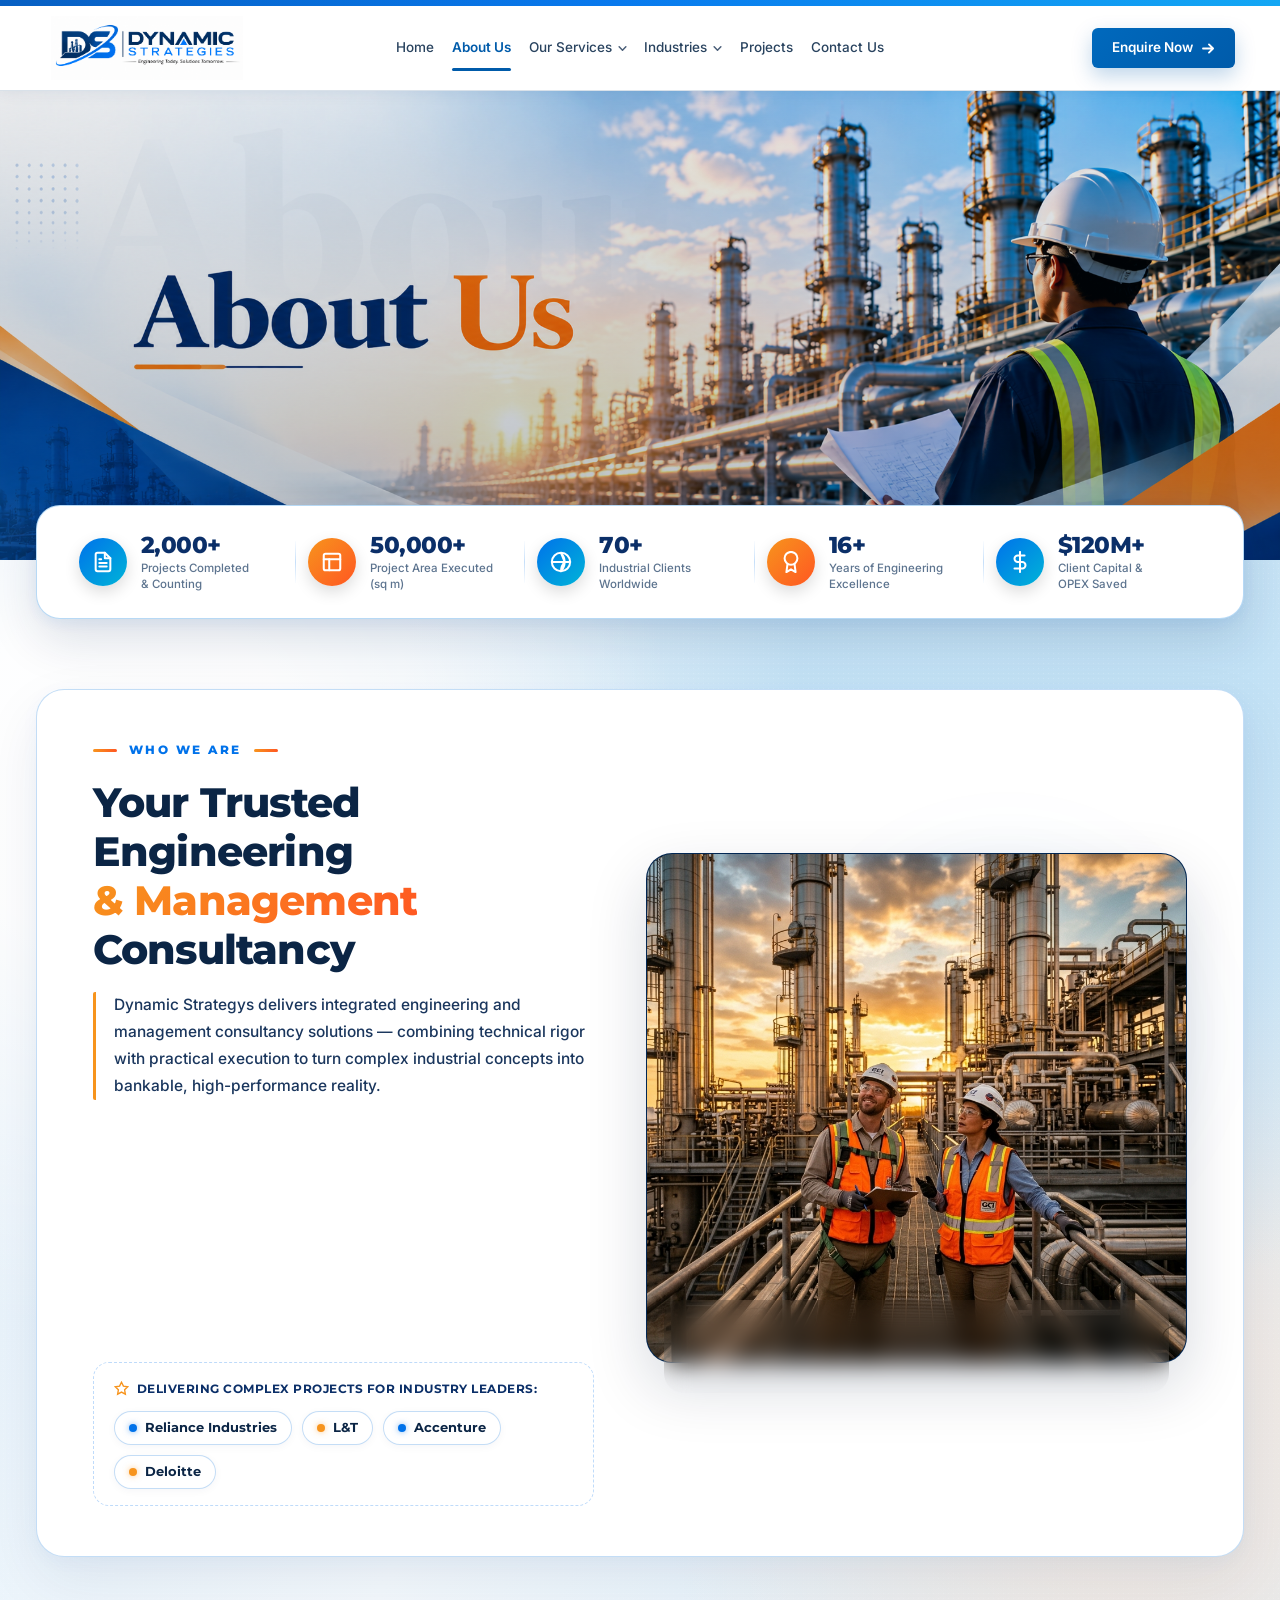
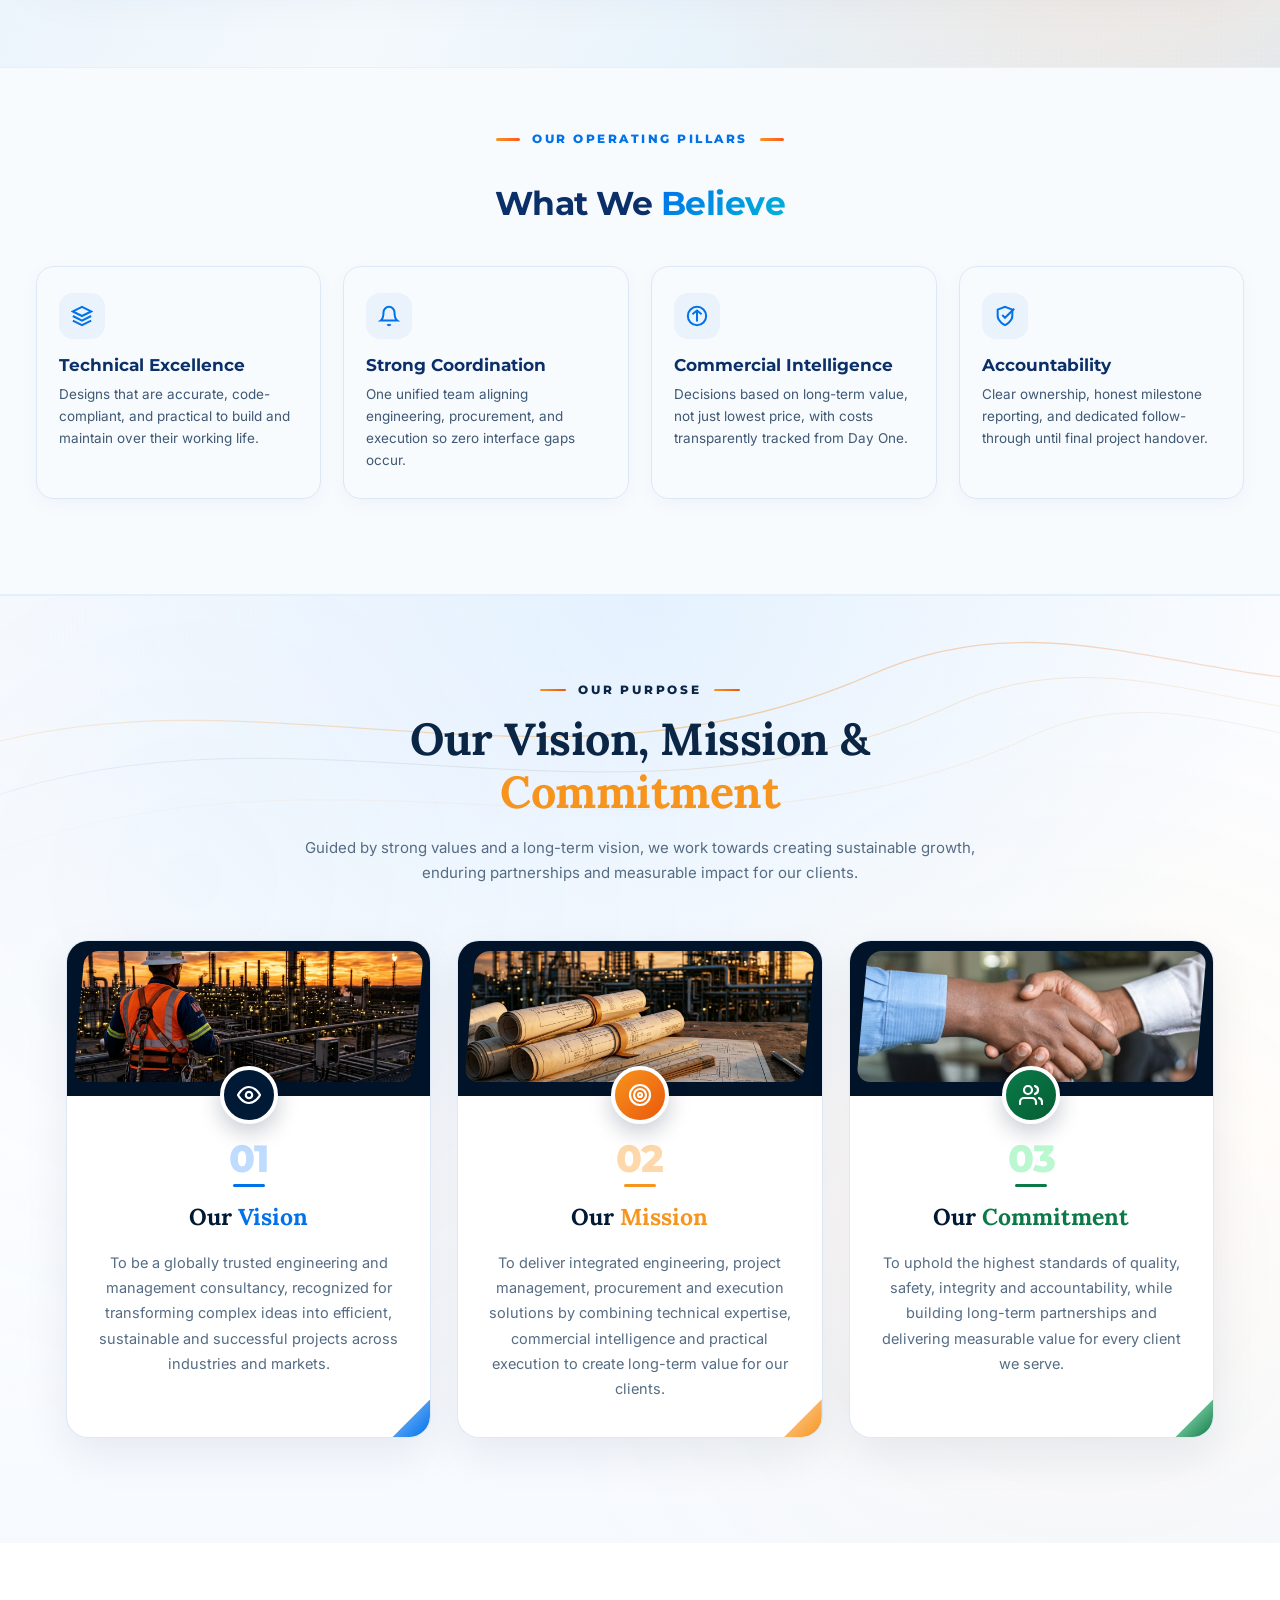
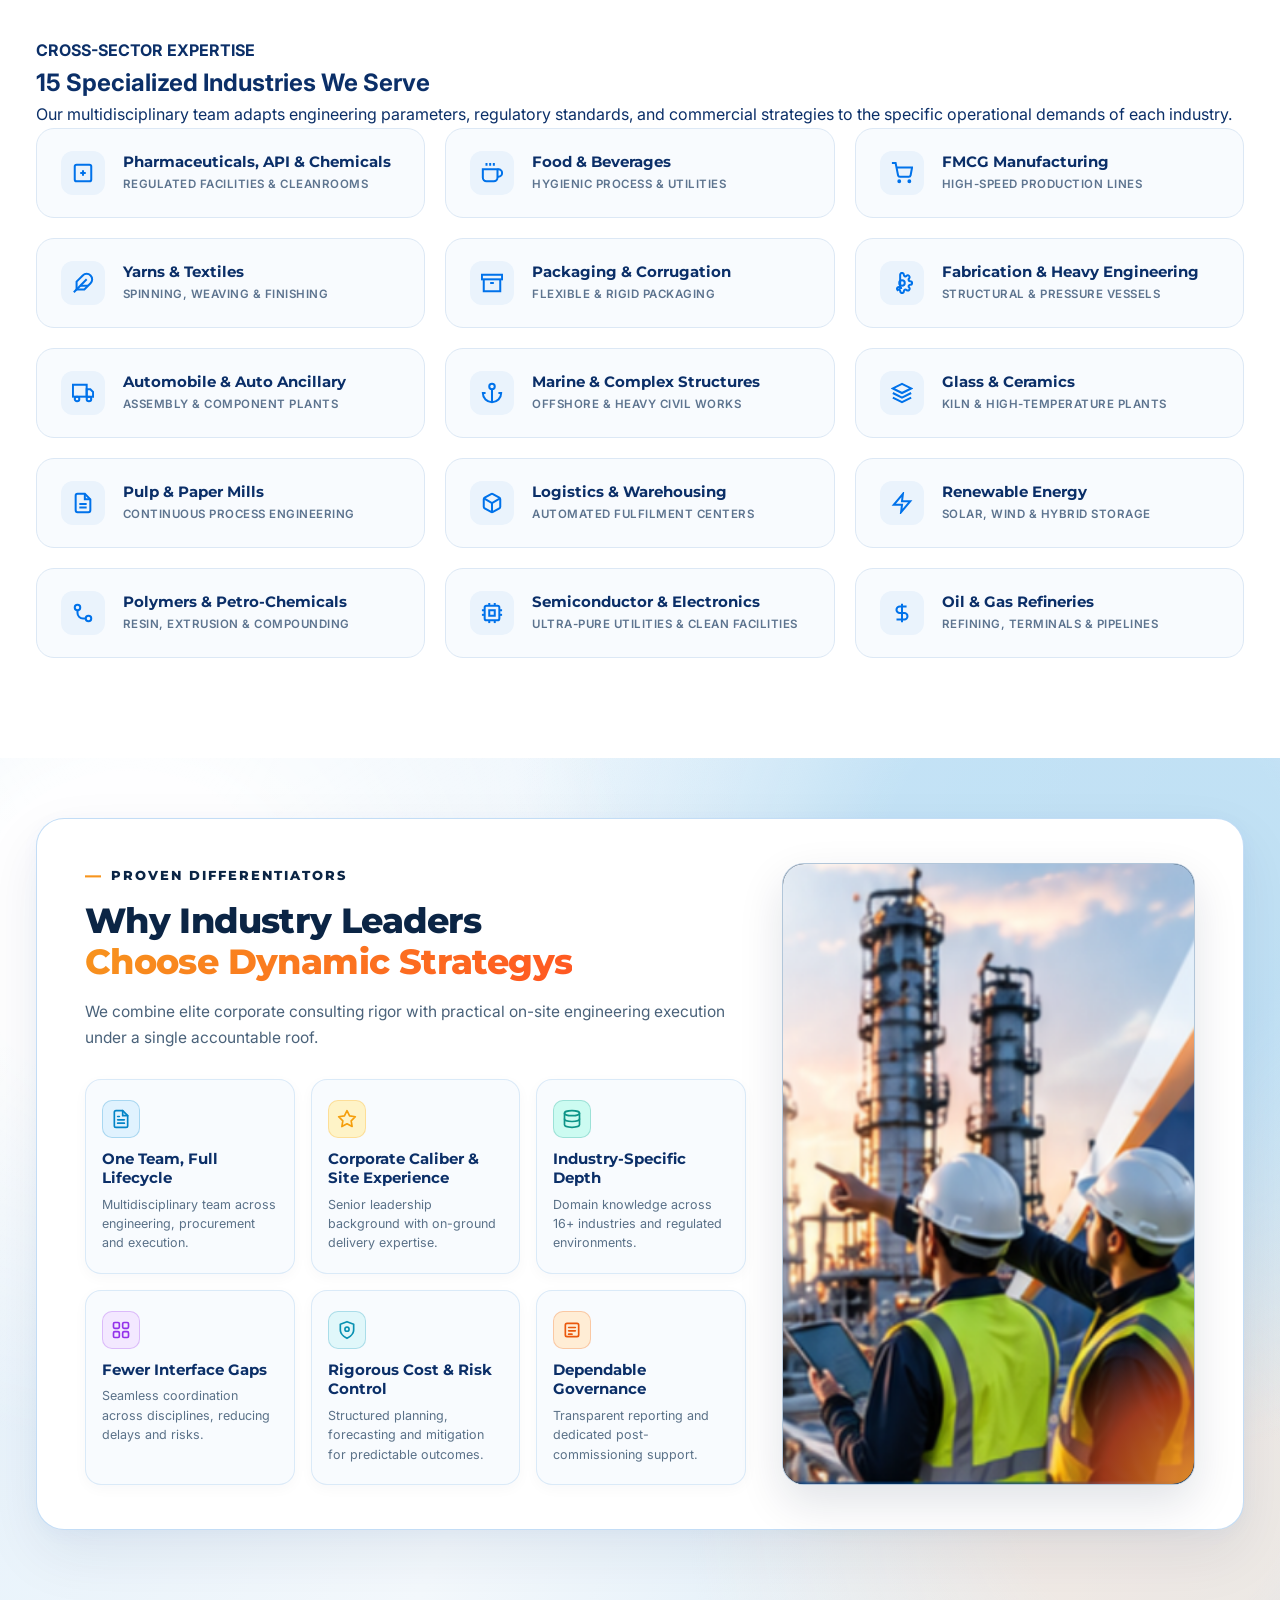
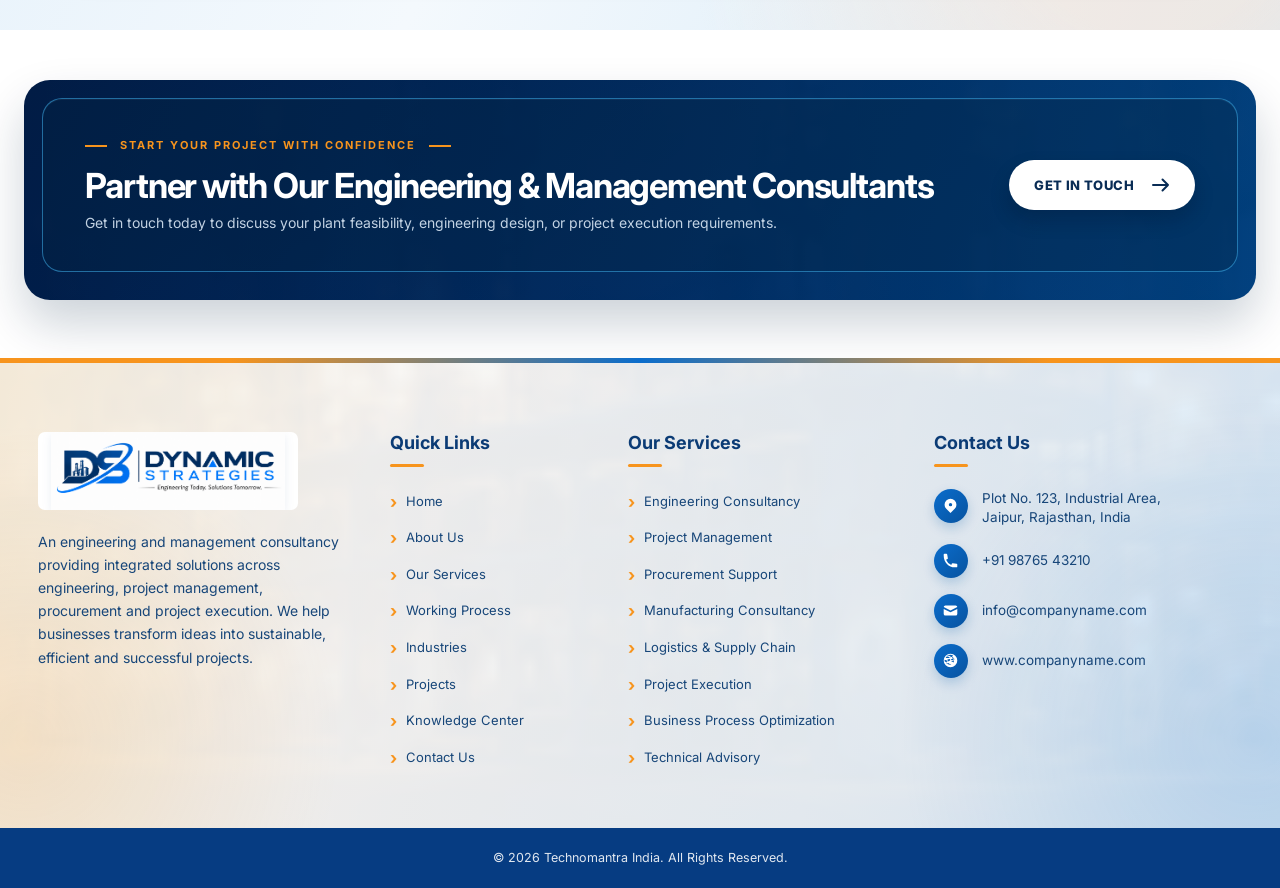
==== commit 4abf6139: "website" ====
--- a/pages/about.html
+++ b/pages/about.html
@@ -13,7 +13,7 @@
     href="https://fonts.googleapis.com/css2?family=Inter:wght@400;500;600;700;800&family=Lora:ital,wght@0,500;0,600;0,700;1,600&family=Montserrat:wght@500;600;700;800;900&display=swap"
     rel="stylesheet" />
   <link rel="stylesheet" href="../styles.css" />
-  <link rel="stylesheet" href="about-page.css?v=17.0" />
+  <link rel="stylesheet" href="about-page.css?v=19.0" />
 </head>
 
 <body class="about-page">
@@ -77,17 +77,14 @@
             <a class="nav-link" href="../index.html#projects">Projects</a>
           </li>
           <li class="nav-item">
-            <a class="nav-link" href="../index.html#knowledge">Knowledge Center</a>
-          </li>
-          <li class="nav-item">
             <a class="nav-link" href="contact.html">Contact Us</a>
           </li>
         </ul>
 
         <!-- Mobile Only CTA inside Drawer -->
         <div class="mobile-nav-cta">
-          <a class="btn-touch mobile-btn-touch" href="contact.html">
-            <span>Get in Touch</span>
+          <a class="btn-touch mobile-btn-touch open-enquiry-modal" href="#enquiryModal">
+            <span>Enquire Now</span>
             <svg class="arrow-right" viewBox="0 0 14 12" fill="none" stroke="currentColor" stroke-width="2"
               stroke-linecap="round" stroke-linejoin="round" aria-hidden="true">
               <path d="M1 6h11M7.5 1.5L12 6l-4.5 4.5" />
@@ -98,8 +95,8 @@
 
       <!-- Header Right: CTA Button & Mobile Hamburger -->
       <div class="header-right">
-        <a class="btn-touch header-btn-touch" href="contact.html">
-          <span>Get in Touch</span>
+        <a class="btn-touch header-btn-touch open-enquiry-modal" href="#enquiryModal">
+          <span>Enquire Now</span>
           <svg class="arrow-right" viewBox="0 0 14 12" fill="none" stroke="currentColor" stroke-width="2"
             stroke-linecap="round" stroke-linejoin="round" aria-hidden="true">
             <path d="M1 6h11M7.5 1.5L12 6l-4.5 4.5" />
@@ -699,72 +696,119 @@
       </div>
     </section>
 
-    <!-- 7. WHY CLIENTS CHOOSE US (Direct from Excel Sheet: About Us) -->
+    <!-- 7. WHY INDUSTRY LEADERS CHOOSE US (Executive Master Showcase Card) -->
     <section class="ab-why-section" id="why-us" aria-labelledby="why-title">
       <div class="ab-container">
-        <div class="ab-section-header">
-          <div class="ab-kicker">
-            <span></span>
-            <b>PROVEN DIFFERENTIATORS</b>
-            <span></span>
-          </div>
-          <h2 id="why-title">Why Industry Leaders <span>Choose Technomantra</span></h2>
-          <p>We combine elite corporate consulting rigor with practical on-site engineering execution under a single accountable roof.</p>
-        </div>
-
-        <div class="ab-why-grid">
-          <!-- 1 -->
-          <div class="ab-why-card theme-blue">
-            <div class="ab-why-icon">
-              <svg viewBox="0 0 24 24" fill="none" stroke="currentColor" stroke-width="2.2"><polygon points="12 2 2 7 12 12 22 7 12 2"/><polyline points="2 17 12 22 22 17"/><polyline points="2 12 12 17 22 12"/></svg>
-            </div>
-            <h3>One Team, Full Lifecycle</h3>
-            <p>Multidisciplinary engineering, business strategy, capital procurement, schedule planning, and site execution managed completely under one roof.</p>
-          </div>
-
-          <!-- 2 -->
-          <div class="ab-why-card theme-orange">
-            <div class="ab-why-icon">
-              <svg viewBox="0 0 24 24" fill="none" stroke="currentColor" stroke-width="2.2"><polygon points="12 2 15.09 8.26 22 9.27 17 14.14 18.18 21.02 12 17.77 5.82 21.02 7 14.14 2 9.27 8.91 8.26 12 2"/></svg>
-            </div>
-            <h3>Corporate Caliber &amp; Site Experience</h3>
-            <p>Senior leadership backgrounds in tier-1 organizations (Reliance, L&amp;T, Accenture, Deloitte) paired with agile, on-the-ground project delivery.</p>
-          </div>
-
-          <!-- 3 -->
-          <div class="ab-why-card theme-emerald">
-            <div class="ab-why-icon">
-              <svg viewBox="0 0 24 24" fill="none" stroke="currentColor" stroke-width="2.2"><path d="M12 22s8-4 8-10V5l-8-3-8 3v7c0 6 8 10 8 10z"/><polyline points="9 11 12 14 22 4"/></svg>
-            </div>
-            <h3>Industry-Specific Depth</h3>
-            <p>Demonstrated cross-sector knowledge across 15 industrial segments, including strictly audited and regulated GMP / FDA environments.</p>
-          </div>
-
-          <!-- 4 -->
-          <div class="ab-why-card theme-purple">
-            <div class="ab-why-icon">
-              <svg viewBox="0 0 24 24" fill="none" stroke="currentColor" stroke-width="2.2"><rect x="3" y="3" width="7" height="7"/><rect x="14" y="3" width="7" height="7"/><rect x="14" y="14" width="7" height="7"/><rect x="3" y="14" width="7" height="7"/></svg>
-            </div>
-            <h3>Fewer Interface Gaps</h3>
-            <p>Seamlessly coordinated electrical, instrumentation, mechanical, and civil deliverables eliminating on-site clashes, rework, and costly delays.</p>
-          </div>
-
-          <!-- 5 -->
-          <div class="ab-why-card theme-cyan">
-            <div class="ab-why-icon">
-              <svg viewBox="0 0 24 24" fill="none" stroke="currentColor" stroke-width="2.2"><circle cx="12" cy="12" r="10"/><line x1="12" y1="8" x2="12" y2="12"/><line x1="12" y1="16" x2="12.01" y2="16"/></svg>
-            </div>
-            <h3>Rigorous Cost &amp; Risk Control</h3>
-            <p>Defensible financial modeling, structured CAPEX/OPEX milestone tracking, early issue mitigation, and complete audit-ready documentation.</p>
-          </div>
-
-          <!-- 6 -->
-          <div class="ab-why-card theme-amber">
-            <div class="ab-why-icon">
-              <svg viewBox="0 0 24 24" fill="none" stroke="currentColor" stroke-width="2.2"><path d="M21 15a2 2 0 0 1-2 2H7l-4 4V5a2 2 0 0 1 2-2h14a2 2 0 0 1 2 2z"/></svg>
-            </div>
-            <h3>Dependable Governance</h3>
-            <p>Single accountable point of contact, disciplined responsibilities, transparent progress reporting, and dedicated post-commissioning follow-through.</p>
+        <!-- Master Executive White Card Container -->
+        <div class="why-master-card">
+          <div class="ab-why-split">
+            <!-- Left Column: Content & 6 Cards Grid -->
+            <div class="ab-why-left">
+              <div class="ab-why-kicker">
+                <span class="why-kicker-dash" aria-hidden="true">—</span>
+                <span>PROVEN DIFFERENTIATORS</span>
+              </div>
+              
+              <h2 class="ab-why-heading" id="why-title">
+                Why Industry Leaders<br />
+                <span class="text-orange">Choose Dynamic Strategys</span>
+              </h2>
+              
+              <p class="ab-why-lead">
+                We combine elite corporate consulting rigor with practical on-site engineering execution under a single accountable roof.
+              </p>
+
+              <!-- 6 Compact Differentiator Cards (3 cols x 2 rows) -->
+              <div class="ab-why-cards-grid">
+                <!-- Card 1 -->
+                <div class="ab-why-feature-box">
+                  <div class="why-icon-badge badge-sky" aria-hidden="true">
+                    <svg viewBox="0 0 24 24" fill="none" stroke="currentColor" stroke-width="2" stroke-linecap="round" stroke-linejoin="round">
+                      <path d="M14 2H6a2 2 0 0 0-2 2v16a2 2 0 0 0 2 2h12a2 2 0 0 0 2-2V8z" />
+                      <polyline points="14 2 14 8 20 8" />
+                      <line x1="16" y1="13" x2="8" y2="13" />
+                      <line x1="16" y1="17" x2="8" y2="17" />
+                      <polyline points="10 9 9 9 8 9" />
+                    </svg>
+                  </div>
+                  <h4 class="why-card-title">One Team, Full Lifecycle</h4>
+                  <p class="why-card-desc">Multidisciplinary team across engineering, procurement and execution.</p>
+                </div>
+
+                <!-- Card 2 -->
+                <div class="ab-why-feature-box">
+                  <div class="why-icon-badge badge-amber" aria-hidden="true">
+                    <svg viewBox="0 0 24 24" fill="none" stroke="currentColor" stroke-width="2" stroke-linecap="round" stroke-linejoin="round">
+                      <polygon points="12 2 15.09 8.26 22 9.27 17 14.14 18.18 21.02 12 17.77 5.82 21.02 7 14.14 2 9.27 8.91 8.26 12 2" />
+                    </svg>
+                  </div>
+                  <h4 class="why-card-title">Corporate Caliber &amp; Site Experience</h4>
+                  <p class="why-card-desc">Senior leadership background with on-ground delivery expertise.</p>
+                </div>
+
+                <!-- Card 3 -->
+                <div class="ab-why-feature-box">
+                  <div class="why-icon-badge badge-teal" aria-hidden="true">
+                    <svg viewBox="0 0 24 24" fill="none" stroke="currentColor" stroke-width="2" stroke-linecap="round" stroke-linejoin="round">
+                      <ellipse cx="12" cy="5" rx="9" ry="3" />
+                      <path d="M21 12c0 1.66-4 3-9 3s-9-1.34-9-3" />
+                      <path d="M3 5v14c0 1.66 4 3 9 3s9-1.34 9-3V5" />
+                    </svg>
+                  </div>
+                  <h4 class="why-card-title">Industry-Specific Depth</h4>
+                  <p class="why-card-desc">Domain knowledge across 16+ industries and regulated environments.</p>
+                </div>
+
+                <!-- Card 4 -->
+                <div class="ab-why-feature-box">
+                  <div class="why-icon-badge badge-purple" aria-hidden="true">
+                    <svg viewBox="0 0 24 24" fill="none" stroke="currentColor" stroke-width="2" stroke-linecap="round" stroke-linejoin="round">
+                      <rect x="3" y="3" width="7" height="7" rx="1.5" />
+                      <rect x="14" y="3" width="7" height="7" rx="1.5" />
+                      <rect x="14" y="14" width="7" height="7" rx="1.5" />
+                      <rect x="3" y="14" width="7" height="7" rx="1.5" />
+                    </svg>
+                  </div>
+                  <h4 class="why-card-title">Fewer Interface Gaps</h4>
+                  <p class="why-card-desc">Seamless coordination across disciplines, reducing delays and risks.</p>
+                </div>
+
+                <!-- Card 5 -->
+                <div class="ab-why-feature-box">
+                  <div class="why-icon-badge badge-cyan" aria-hidden="true">
+                    <svg viewBox="0 0 24 24" fill="none" stroke="currentColor" stroke-width="2" stroke-linecap="round" stroke-linejoin="round">
+                      <path d="M12 22s8-4 8-10V5l-8-3-8 3v7c0 6 8 10 8 10z" />
+                      <circle cx="12" cy="11" r="2.5" />
+                    </svg>
+                  </div>
+                  <h4 class="why-card-title">Rigorous Cost &amp; Risk Control</h4>
+                  <p class="why-card-desc">Structured planning, forecasting and mitigation for predictable outcomes.</p>
+                </div>
+
+                <!-- Card 6 -->
+                <div class="ab-why-feature-box">
+                  <div class="why-icon-badge badge-orange" aria-hidden="true">
+                    <svg viewBox="0 0 24 24" fill="none" stroke="currentColor" stroke-width="2" stroke-linecap="round" stroke-linejoin="round">
+                      <rect x="4" y="4" width="16" height="16" rx="2" />
+                      <line x1="8" y1="9" x2="16" y2="9" />
+                      <line x1="8" y1="13" x2="16" y2="13" />
+                      <line x1="8" y1="17" x2="12" y2="17" />
+                    </svg>
+                  </div>
+                  <h4 class="why-card-title">Dependable Governance</h4>
+                  <p class="why-card-desc">Transparent reporting and dedicated post-commissioning support.</p>
+                </div>
+              </div>
+            </div>
+
+            <!-- Right Column: Vertical Showcase Refinery & Engineers Photo Frame -->
+            <div class="ab-why-right">
+              <div class="why-showcase-frame">
+                <img src="../assets/why-leaders-showcase.png" alt="Two engineering consultants overlooking petrochemical refinery plant" class="why-showcase-img" />
+                <!-- Bottom Right Geometric Accent -->
+                <div class="why-accent-curve" aria-hidden="true"></div>
+              </div>
+            </div>
           </div>
         </div>
       </div>
@@ -914,6 +958,265 @@
     </div>
   </footer>
 
+  <!-- ==========================================================================
+       ENQUIRE NOW POPUP MODAL (Exact Match to User Reference Mockup)
+       ========================================================================== -->
+  <div class="enquiry-modal-backdrop" id="enquiryModal" role="dialog" aria-modal="true" aria-labelledby="enquiryModalTitle" aria-hidden="true">
+    <div class="enquiry-modal-overlay" data-close-modal></div>
+    
+    <div class="enquiry-modal-container">
+      <!-- Close Button (X) -->
+      <button type="button" class="enquiry-modal-close" data-close-modal aria-label="Close Enquiry Form">
+        <svg viewBox="0 0 24 24" fill="none" stroke="currentColor" stroke-width="2.2" stroke-linecap="round" stroke-linejoin="round">
+          <line x1="18" y1="6" x2="6" y2="18" />
+          <line x1="6" y1="6" x2="18" y2="18" />
+        </svg>
+      </button>
+
+      <div class="enquiry-modal-layout">
+        <!-- Left Visual & Value Proposition Column -->
+        <div class="enquiry-modal-left">
+          <div class="enquiry-left-overlay"></div>
+          <div class="enquiry-left-content">
+            <div class="enquiry-left-kicker">
+              <span class="enquiry-dash">—</span>
+              <span>LET'S DISCUSS</span>
+            </div>
+            
+            <h3 class="enquiry-left-title">
+              Enquire Now<br />
+              for Your<br />
+              <span class="text-orange">Project Needs</span>
+            </h3>
+            
+            <p class="enquiry-left-desc">
+              Share your requirements and our team will get back to you with the right solution for your business.
+            </p>
+
+            <!-- Bottom Floating Trust Card -->
+            <div class="enquiry-trust-card">
+              <!-- Item 1 -->
+              <div class="enquiry-trust-item">
+                <div class="enquiry-trust-icon">
+                  <svg viewBox="0 0 24 24" fill="none" stroke="currentColor" stroke-width="2" stroke-linecap="round" stroke-linejoin="round">
+                    <path d="M21 15a2 2 0 0 1-2 2H7l-4 4V5a2 2 0 0 1 2-2h14a2 2 0 0 1 2 2z"/>
+                  </svg>
+                </div>
+                <div class="enquiry-trust-meta">
+                  <b>Quick Response</b>
+                  <span>We usually respond within 24 hours</span>
+                </div>
+              </div>
+
+              <!-- Item 2 -->
+              <div class="enquiry-trust-item">
+                <div class="enquiry-trust-icon">
+                  <svg viewBox="0 0 24 24" fill="none" stroke="currentColor" stroke-width="2" stroke-linecap="round" stroke-linejoin="round">
+                    <circle cx="12" cy="12" r="3"/>
+                    <path d="M19.4 15a1.65 1.65 0 0 0 .33 1.82l.06.06a2 2 0 0 1 0 2.83 2 2 0 0 1-2.83 0l-.06-.06a1.65 1.65 0 0 0-1.82-.33 1.65 1.65 0 0 0-1 1.51V21a2 2 0 0 1-2 2 2 2 0 0 1-2-2v-.09A1.65 1.65 0 0 0 9 19.4a1.65 1.65 0 0 0-1.82.33l-.06.06a2 2 0 0 1-2.83 0 2 2 0 0 1 0-2.83l.06-.06a1.65 1.65 0 0 0 .33-1.82 1.65 1.65 0 0 0-1.51-1H3a2 2 0 0 1-2-2 2 2 0 0 1 2-2h.09A1.65 1.65 0 0 0 4.6 9a1.65 1.65 0 0 0-.33-1.82l-.06-.06a2 2 0 0 1 0-2.83 2 2 0 0 1 2.83 0l.06.06a1.65 1.65 0 0 0 1.82.33H9a1.65 1.65 0 0 0 1-1.51V3a2 2 0 0 1 2-2 2 2 0 0 1 2 2v.09a1.65 1.65 0 0 0 1 1.51 1.65 1.65 0 0 0 1.82-.33l.06-.06a2 2 0 0 1 2.83 0 2 2 0 0 1 0 2.83l-.06.06a1.65 1.65 0 0 0-.33 1.82V9a1.65 1.65 0 0 0 1.51 1H21a2 2 0 0 1 2 2 2 2 0 0 1-2 2h-.09a1.65 1.65 0 0 0-1.51 1z"/>
+                  </svg>
+                </div>
+                <div class="enquiry-trust-meta">
+                  <b>Expert Consultation</b>
+                  <span>Tailored solutions for your project</span>
+                </div>
+              </div>
+
+              <!-- Item 3 -->
+              <div class="enquiry-trust-item">
+                <div class="enquiry-trust-icon">
+                  <svg viewBox="0 0 24 24" fill="none" stroke="currentColor" stroke-width="2" stroke-linecap="round" stroke-linejoin="round">
+                    <path d="M14 2H6a2 2 0 0 0-2 2v16a2 2 0 0 0 2 2h12a2 2 0 0 0 2-2V8z"/>
+                    <polyline points="14 2 14 8 20 8"/>
+                    <line x1="16" y1="13" x2="8" y2="13"/>
+                    <line x1="16" y1="17" x2="8" y2="17"/>
+                  </svg>
+                </div>
+                <div class="enquiry-trust-meta">
+                  <b>Confidential Inquiry</b>
+                  <span>Your information is always secure</span>
+                </div>
+              </div>
+
+              <!-- Item 4 -->
+              <div class="enquiry-trust-item">
+                <div class="enquiry-trust-icon">
+                  <svg viewBox="0 0 24 24" fill="none" stroke="currentColor" stroke-width="2" stroke-linecap="round" stroke-linejoin="round">
+                    <path d="M17 21v-2a4 4 0 0 0-4-4H5a4 4 0 0 0-4 4v2"/>
+                    <circle cx="9" cy="7" r="4"/>
+                    <path d="M23 21v-2a4 4 0 0 0-3-3.87"/>
+                    <path d="M16 3.13a4 4 0 0 1 0 7.75"/>
+                  </svg>
+                </div>
+                <div class="enquiry-trust-meta">
+                  <b>Trusted by Industry Leaders</b>
+                  <span>Proven expertise across 15+ industries</span>
+                </div>
+              </div>
+            </div>
+          </div>
+        </div>
+
+        <!-- Right Interactive Form Column -->
+        <div class="enquiry-modal-right">
+          <div class="enquiry-right-kicker">
+            <span class="enquiry-dash">—</span>
+            <span>GET IN TOUCH</span>
+          </div>
+
+          <h2 class="enquiry-right-title" id="enquiryModalTitle">Enquire Now</h2>
+          <p class="enquiry-right-desc">
+            Fill out the form and our team will get back to you shortly with the best solution for your requirements.
+          </p>
+
+          <form class="enquiry-modal-form" id="enquiryModalForm">
+            <div class="enquiry-form-grid">
+              <!-- Full Name -->
+              <div class="enquiry-field-group">
+                <label for="eqFullName">Full Name <span class="required-star">*</span></label>
+                <div class="enquiry-input-wrap">
+                  <span class="enquiry-input-icon" aria-hidden="true">
+                    <svg viewBox="0 0 24 24" fill="none" stroke="currentColor" stroke-width="2"><path d="M20 21v-2a4 4 0 0 0-4-4H8a4 4 0 0 0-4 4v2"/><circle cx="12" cy="7" r="4"/></svg>
+                  </span>
+                  <input type="text" id="eqFullName" name="fullName" placeholder="Enter your full name" required />
+                </div>
+              </div>
+
+              <!-- Company Name -->
+              <div class="enquiry-field-group">
+                <label for="eqCompanyName">Company Name <span class="required-star">*</span></label>
+                <div class="enquiry-input-wrap">
+                  <span class="enquiry-input-icon" aria-hidden="true">
+                    <svg viewBox="0 0 24 24" fill="none" stroke="currentColor" stroke-width="2"><rect x="4" y="2" width="16" height="20" rx="2" ry="2"/><line x1="9" y1="22" x2="9" y2="22.01"/><line x1="15" y1="22" x2="15" y2="22.01"/><line x1="9" y1="6" x2="9" y2="6.01"/><line x1="15" y1="6" x2="15" y2="6.01"/><line x1="9" y1="10" x2="9" y2="10.01"/><line x1="15" y1="10" x2="15" y2="10.01"/><line x1="9" y1="14" x2="9" y2="14.01"/><line x1="15" y1="14" x2="15" y2="14.01"/><line x1="9" y1="18" x2="9" y2="18.01"/><line x1="15" y1="18" x2="15" y2="18.01"/></svg>
+                  </span>
+                  <input type="text" id="eqCompanyName" name="companyName" placeholder="Enter company name" required />
+                </div>
+              </div>
+
+              <!-- Email Address -->
+              <div class="enquiry-field-group">
+                <label for="eqEmail">Email Address <span class="required-star">*</span></label>
+                <div class="enquiry-input-wrap">
+                  <span class="enquiry-input-icon" aria-hidden="true">
+                    <svg viewBox="0 0 24 24" fill="none" stroke="currentColor" stroke-width="2"><path d="M4 4h16c1.1 0 2 .9 2 2v12c0 1.1-.9 2-2 2H4c-1.1 0-2-.9-2-2V6c0-1.1.9-2 2-2z"/><polyline points="22,6 12,13 2,6"/></svg>
+                  </span>
+                  <input type="email" id="eqEmail" name="email" placeholder="Enter your email address" required />
+                </div>
+              </div>
+
+              <!-- Phone Number -->
+              <div class="enquiry-field-group">
+                <label for="eqPhone">Phone Number <span class="required-star">*</span></label>
+                <div class="enquiry-input-wrap">
+                  <span class="enquiry-input-icon" aria-hidden="true">
+                    <svg viewBox="0 0 24 24" fill="none" stroke="currentColor" stroke-width="2"><path d="M22 16.92v3a2 2 0 0 1-2.18 2 19.79 19.79 0 0 1-8.63-3.07 19.5 19.5 0 0 1-6-6 19.79 19.79 0 0 1-3.07-8.67A2 2 0 0 1 4.11 2h3a2 2 0 0 1 2 1.72 12.84 12.84 0 0 0 .7 2.81 2 2 0 0 1-.45 2.11L8.09 9.91a16 16 0 0 0 6 6l1.27-1.27a2 2 0 0 1 2.11-.45 12.84 12.84 0 0 0 2.81.7A2 2 0 0 1 22 16.92z"/></svg>
+                  </span>
+                  <input type="tel" id="eqPhone" name="phone" placeholder="Enter your phone number" required />
+                </div>
+              </div>
+
+              <!-- Project Type -->
+              <div class="enquiry-field-group">
+                <label for="eqProjectType">Project Type <span class="required-star">*</span></label>
+                <div class="enquiry-input-wrap enquiry-select-wrap">
+                  <span class="enquiry-input-icon" aria-hidden="true">
+                    <svg viewBox="0 0 24 24" fill="none" stroke="currentColor" stroke-width="2"><line x1="8" y1="6" x2="21" y2="6"/><line x1="8" y1="12" x2="21" y2="12"/><line x1="8" y1="18" x2="21" y2="18"/><line x1="3" y1="6" x2="3.01" y2="6"/><line x1="3" y1="12" x2="3.01" y2="12"/><line x1="3" y1="18" x2="3.01" y2="18"/></svg>
+                  </span>
+                  <select id="eqProjectType" name="projectType" required>
+                    <option value="" disabled selected>Select project type</option>
+                    <option value="feed-engineering">FEED &amp; Detailed Engineering</option>
+                    <option value="project-governance">Disciplined Project Governance (PMC)</option>
+                    <option value="procurement-support">Procurement &amp; Vendor Management</option>
+                    <option value="site-supervision">Site Supervision &amp; Commissioning</option>
+                    <option value="plant-revamp">Plant Revamp &amp; Debottlenecking</option>
+                    <option value="safety-audit">Process Safety &amp; Hazop Studies</option>
+                    <option value="turnkey-consultancy">Turnkey Strategic Consultancy</option>
+                  </select>
+                </div>
+              </div>
+
+              <!-- Industry -->
+              <div class="enquiry-field-group">
+                <label for="eqIndustry">Industry <span class="required-star">*</span></label>
+                <div class="enquiry-input-wrap enquiry-select-wrap">
+                  <span class="enquiry-input-icon" aria-hidden="true">
+                    <svg viewBox="0 0 24 24" fill="none" stroke="currentColor" stroke-width="2"><path d="M18 20V10M12 20V4M6 20v-6"/></svg>
+                  </span>
+                  <select id="eqIndustry" name="industry" required>
+                    <option value="" disabled selected>Select industry</option>
+                    <option value="oil-gas">Oil &amp; Gas / Petrochemicals</option>
+                    <option value="chemicals">Chemicals &amp; Specialty Process</option>
+                    <option value="pharma">Pharmaceuticals &amp; Life Sciences</option>
+                    <option value="energy">Power &amp; Renewable Energy</option>
+                    <option value="water">Water &amp; Industrial Wastewater</option>
+                    <option value="food-beverage">Food &amp; Beverage Processing</option>
+                    <option value="manufacturing">Heavy Industrial Manufacturing</option>
+                    <option value="infrastructure">Infrastructure &amp; Civil Engineering</option>
+                  </select>
+                </div>
+              </div>
+
+              <!-- Project Requirements (Full width) -->
+              <div class="enquiry-field-group full-width">
+                <label for="eqRequirements">Project Requirements <span class="required-star">*</span></label>
+                <div class="enquiry-input-wrap textarea-wrap">
+                  <span class="enquiry-input-icon textarea-icon" aria-hidden="true">
+                    <svg viewBox="0 0 24 24" fill="none" stroke="currentColor" stroke-width="2"><path d="M14 2H6a2 2 0 0 0-2 2v16a2 2 0 0 0 2 2h12a2 2 0 0 0 2-2V8z"/><polyline points="14 2 14 8 20 8"/><line x1="16" y1="13" x2="8" y2="13"/><line x1="16" y1="17" x2="8" y2="17"/></svg>
+                  </span>
+                  <textarea id="eqRequirements" name="requirements" rows="3" placeholder="Tell us about your project requirements..." required></textarea>
+                </div>
+              </div>
+
+              <!-- Project Location -->
+              <div class="enquiry-field-group">
+                <label for="eqLocation">Project Location</label>
+                <div class="enquiry-input-wrap">
+                  <span class="enquiry-input-icon" aria-hidden="true">
+                    <svg viewBox="0 0 24 24" fill="none" stroke="currentColor" stroke-width="2"><path d="M21 10c0 7-9 13-9 13s-9-6-9-13a9 9 0 0 1 18 0z"/><circle cx="12" cy="10" r="3"/></svg>
+                  </span>
+                  <input type="text" id="eqLocation" name="location" placeholder="Enter project location" />
+                </div>
+              </div>
+
+              <!-- Expected Timeline -->
+              <div class="enquiry-field-group">
+                <label for="eqTimeline">Expected Timeline</label>
+                <div class="enquiry-input-wrap enquiry-select-wrap">
+                  <span class="enquiry-input-icon" aria-hidden="true">
+                    <svg viewBox="0 0 24 24" fill="none" stroke="currentColor" stroke-width="2"><rect x="3" y="4" width="18" height="18" rx="2" ry="2"/><line x1="16" y1="2" x2="16" y2="6"/><line x1="8" y1="2" x2="8" y2="6"/><line x1="3" y1="10" x2="21" y2="10"/></svg>
+                  </span>
+                  <select id="eqTimeline" name="timeline">
+                    <option value="" disabled selected>Select timeline</option>
+                    <option value="immediate">Immediate (&lt; 1 month)</option>
+                    <option value="1-3-months">1 – 3 Months</option>
+                    <option value="3-6-months">3 – 6 Months</option>
+                    <option value="planning">6+ Months (Planning Stage)</option>
+                  </select>
+                </div>
+              </div>
+            </div>
+
+            <!-- Agreement Checkbox -->
+            <div class="enquiry-checkbox-row">
+              <label class="enquiry-checkbox-label">
+                <input type="checkbox" name="consent" required checked />
+                <span class="checkbox-text">I agree to be contacted by Dynamic Strategys regarding my inquiry.</span>
+              </label>
+            </div>
+
+            <!-- Submit Button -->
+            <button type="submit" class="btn-enquiry-submit">
+              <span>Submit Enquiry</span>
+              <svg class="arrow-right" viewBox="0 0 14 12" fill="none" stroke="currentColor" stroke-width="2.2" stroke-linecap="round" stroke-linejoin="round" aria-hidden="true">
+                <path d="M1 6h11M7.5 1.5L12 6l-4.5 4.5" />
+              </svg>
+            </button>
+          </form>
+        </div>
+      </div>
+    </div>
+  </div>
+
   <script src="../script.js"></script>
 </body>
 
--- a/styles.css
+++ b/styles.css
@@ -8855,3 +8855,418 @@
     letter-spacing: -0.7px !important;
   }
 }
+
+/* ==========================================================================
+   ENQUIRE NOW POPUP MODAL (Executive Dual-Column Modal System)
+   ========================================================================== */
+.enquiry-modal-backdrop {
+  position: fixed;
+  inset: 0;
+  z-index: 999999;
+  display: flex;
+  align-items: center;
+  justify-content: center;
+  padding: clamp(14px, 2.5vw, 32px);
+  opacity: 0;
+  visibility: hidden;
+  transition: opacity 0.3s cubic-bezier(0.16, 1, 0.3, 1), visibility 0.3s ease;
+}
+
+.enquiry-modal-backdrop.is-active {
+  opacity: 1;
+  visibility: visible;
+}
+
+.enquiry-modal-overlay {
+  position: absolute;
+  inset: 0;
+  background: rgba(2, 16, 36, 0.75);
+  backdrop-filter: blur(8px);
+  -webkit-backdrop-filter: blur(8px);
+  cursor: pointer;
+}
+
+.enquiry-modal-container {
+  position: relative;
+  z-index: 2;
+  width: 100%;
+  max-width: 1040px;
+  max-height: 92vh;
+  background: #ffffff;
+  border-radius: 28px;
+  box-shadow: 0 32px 85px rgba(0, 15, 45, 0.42);
+  border: 1px solid rgba(255, 255, 255, 0.35);
+  overflow: hidden;
+  transform: scale(0.94) translateY(12px);
+  transition: transform 0.32s cubic-bezier(0.16, 1, 0.3, 1);
+  display: flex;
+  flex-direction: column;
+}
+
+.enquiry-modal-backdrop.is-active .enquiry-modal-container {
+  transform: scale(1) translateY(0);
+}
+
+.enquiry-modal-close {
+  position: absolute;
+  top: 18px;
+  right: 20px;
+  z-index: 20;
+  width: 38px;
+  height: 38px;
+  border-radius: 50%;
+  background: #f1f5f9;
+  border: 1px solid rgba(0, 114, 234, 0.12);
+  display: grid;
+  place-items: center;
+  color: #475569;
+  cursor: pointer;
+  transition: all 0.22s ease;
+}
+
+.enquiry-modal-close svg {
+  width: 18px;
+  height: 18px;
+}
+
+.enquiry-modal-close:hover {
+  background: #e2e8f0;
+  color: #0b2545;
+  transform: rotate(90deg);
+}
+
+.enquiry-modal-layout {
+  display: grid;
+  grid-template-columns: 375px 1fr;
+  width: 100%;
+  max-height: 92vh;
+  overflow-y: auto;
+  scrollbar-width: thin;
+}
+
+/* Left Visual & Value Proposition Column */
+.enquiry-modal-left {
+  position: relative;
+  background: #021a38 url('assets/why-leaders-showcase.png') center top / cover no-repeat;
+  padding: 40px 32px;
+  display: flex;
+  flex-direction: column;
+  color: #ffffff;
+  min-height: 580px;
+}
+
+.enquiry-left-overlay {
+  position: absolute;
+  inset: 0;
+  background: linear-gradient(180deg, rgba(2, 22, 50, 0.88) 0%, rgba(2, 22, 50, 0.62) 42%, rgba(1, 14, 32, 0.96) 100%);
+  z-index: 1;
+}
+
+.enquiry-left-content {
+  position: relative;
+  z-index: 2;
+  display: flex;
+  flex-direction: column;
+  height: 100%;
+}
+
+.enquiry-left-kicker,
+.enquiry-right-kicker {
+  display: inline-flex;
+  align-items: center;
+  gap: 8px;
+  font-family: var(--font-brand, "Montserrat", sans-serif);
+  font-size: 12px;
+  font-weight: 800;
+  letter-spacing: 2px;
+  text-transform: uppercase;
+  margin-bottom: 12px;
+}
+
+.enquiry-left-kicker {
+  color: #ffffff;
+}
+
+.enquiry-dash {
+  color: #f7941d;
+  font-size: 15px;
+  font-weight: 900;
+}
+
+.enquiry-left-title {
+  font-family: var(--font-brand, "Montserrat", sans-serif);
+  font-size: clamp(28px, 2.5vw, 36px);
+  font-weight: 800;
+  line-height: 1.2;
+  letter-spacing: -0.6px;
+  color: #ffffff;
+  margin: 0 0 14px;
+}
+
+.enquiry-left-title .text-orange {
+  color: #f7941d;
+  background: linear-gradient(135deg, #f7941d 0%, #ff5722 100%);
+  -webkit-background-clip: text;
+  -webkit-text-fill-color: transparent;
+}
+
+.enquiry-left-desc {
+  font-size: 14px;
+  line-height: 1.6;
+  color: rgba(255, 255, 255, 0.85);
+  margin: 0 0 32px;
+}
+
+/* Bottom Floating Trust Card */
+.enquiry-trust-card {
+  background: rgba(0, 22, 50, 0.74);
+  border: 1px solid rgba(255, 255, 255, 0.15);
+  border-radius: 20px;
+  padding: 18px 20px;
+  margin-top: auto;
+  display: flex;
+  flex-direction: column;
+  gap: 13px;
+  backdrop-filter: blur(12px);
+}
+
+.enquiry-trust-item {
+  display: flex;
+  align-items: flex-start;
+  gap: 12px;
+}
+
+.enquiry-trust-icon {
+  width: 28px;
+  height: 28px;
+  border-radius: 50%;
+  border: 1.5px solid rgba(247, 148, 29, 0.6);
+  color: #f7941d;
+  display: grid;
+  place-items: center;
+  flex-shrink: 0;
+}
+
+.enquiry-trust-icon svg {
+  width: 14px;
+  height: 14px;
+}
+
+.enquiry-trust-meta {
+  display: flex;
+  flex-direction: column;
+}
+
+.enquiry-trust-meta b {
+  font-family: var(--font-brand, "Montserrat", sans-serif);
+  font-size: 13px;
+  font-weight: 700;
+  color: #ffffff;
+  line-height: 1.3;
+}
+
+.enquiry-trust-meta span {
+  font-size: 11.5px;
+  color: rgba(255, 255, 255, 0.72);
+  line-height: 1.4;
+}
+
+/* Right Interactive Form Column */
+.enquiry-modal-right {
+  padding: 38px 42px 34px;
+  background: #ffffff;
+  display: flex;
+  flex-direction: column;
+}
+
+.enquiry-right-kicker {
+  color: #0b2545;
+}
+
+.enquiry-right-title {
+  font-family: var(--font-brand, "Montserrat", sans-serif);
+  font-size: 32px;
+  font-weight: 800;
+  color: #0b2545;
+  margin: 0 0 6px;
+  letter-spacing: -0.5px;
+}
+
+.enquiry-right-desc {
+  font-size: 13.5px;
+  line-height: 1.55;
+  color: #64748b;
+  margin: 0 0 24px;
+}
+
+.enquiry-form-grid {
+  display: grid;
+  grid-template-columns: 1fr 1fr;
+  gap: 14px 18px;
+  margin-bottom: 16px;
+}
+
+.enquiry-field-group {
+  display: flex;
+  flex-direction: column;
+}
+
+.enquiry-field-group.full-width {
+  grid-column: 1 / -1;
+}
+
+.enquiry-field-group label {
+  font-size: 12px;
+  font-weight: 700;
+  color: #0b2545;
+  margin-bottom: 6px;
+}
+
+.required-star {
+  color: #ea580c;
+  font-weight: 900;
+}
+
+.enquiry-input-wrap {
+  position: relative;
+  display: flex;
+  align-items: center;
+  width: 100%;
+}
+
+.enquiry-input-icon {
+  position: absolute;
+  left: 12px;
+  color: #94a3b8;
+  display: grid;
+  place-items: center;
+  pointer-events: none;
+}
+
+.enquiry-input-icon svg {
+  width: 16px;
+  height: 16px;
+}
+
+.enquiry-input-wrap input,
+.enquiry-input-wrap select,
+.enquiry-input-wrap textarea {
+  width: 100%;
+  height: 42px;
+  padding: 0 14px 0 38px;
+  border: 1.5px solid #d0dbe7;
+  border-radius: 10px;
+  font-size: 13.5px;
+  color: #0f172a;
+  background: #ffffff;
+  transition: border-color 0.2s, box-shadow 0.2s;
+  font-family: inherit;
+}
+
+.enquiry-input-wrap select {
+  cursor: pointer;
+  appearance: auto;
+}
+
+.enquiry-input-wrap textarea {
+  height: auto;
+  min-height: 78px;
+  padding: 10px 14px 10px 38px;
+  resize: vertical;
+  line-height: 1.5;
+}
+
+.enquiry-input-wrap.textarea-wrap .textarea-icon {
+  top: 12px;
+}
+
+.enquiry-input-wrap input:focus,
+.enquiry-input-wrap select:focus,
+.enquiry-input-wrap textarea:focus {
+  border-color: #0072ea;
+  box-shadow: 0 0 0 3px rgba(0, 114, 234, 0.12);
+  outline: none;
+}
+
+.enquiry-checkbox-row {
+  margin-bottom: 20px;
+}
+
+.enquiry-checkbox-label {
+  display: inline-flex;
+  align-items: center;
+  gap: 10px;
+  cursor: pointer;
+}
+
+.enquiry-checkbox-label input {
+  width: 16px;
+  height: 16px;
+  accent-color: #f7941d;
+  cursor: pointer;
+}
+
+.checkbox-text {
+  font-size: 12.5px;
+  color: #475569;
+}
+
+/* Submit Button */
+.btn-enquiry-submit {
+  width: 100%;
+  height: 48px;
+  background: linear-gradient(135deg, #f7941d 0%, #ff5722 100%);
+  color: #ffffff;
+  font-family: var(--font-brand, "Montserrat", sans-serif);
+  font-size: 15px;
+  font-weight: 700;
+  border-radius: 12px;
+  border: none;
+  display: flex;
+  align-items: center;
+  justify-content: center;
+  gap: 10px;
+  cursor: pointer;
+  box-shadow: 0 8px 24px rgba(247, 148, 29, 0.35);
+  transition: all 0.25s ease;
+}
+
+.btn-enquiry-submit svg {
+  width: 16px;
+  height: 16px;
+  transition: transform 0.25s ease;
+}
+
+.btn-enquiry-submit:hover {
+  transform: translateY(-2px);
+  box-shadow: 0 12px 30px rgba(247, 148, 29, 0.5);
+}
+
+.btn-enquiry-submit:hover svg {
+  transform: translateX(3px);
+}
+
+/* Mobile Responsive */
+@media (max-width: 860px) {
+  .enquiry-modal-layout {
+    grid-template-columns: 1fr;
+  }
+
+  .enquiry-modal-left {
+    min-height: auto;
+    padding: 30px 22px;
+  }
+
+  .enquiry-trust-card {
+    display: none;
+  }
+
+  .enquiry-modal-right {
+    padding: 28px 22px 30px;
+  }
+
+  .enquiry-form-grid {
+    grid-template-columns: 1fr;
+    gap: 12px;
+  }
+}
--- a/pages/about-page.css
+++ b/pages/about-page.css
@@ -58,6 +58,11 @@
   max-width: 1220px !important;
 }
 
+/* Wide Container for Why Industry Leaders Choose Us Section */
+body.about-page .ab-why-section .ab-container {
+  max-width: 1600px !important;
+}
+
 /* ==========================================================================
    1. HERO BANNER
    ========================================================================== */
@@ -1167,134 +1172,232 @@
 }
 
 /* ==========================================================================
-   6. WHY CLIENTS CHOOSE US (6 Pillars from Excel)
+   6. WHY INDUSTRY LEADERS CHOOSE US (Executive Master Showcase Card)
    ========================================================================== */
 .ab-why-section {
-  padding: 95px 0 100px;
-  background: linear-gradient(180deg, #f6f9fd 0%, #edf4fc 100%);
-}
-
-.ab-why-grid {
+  position: relative;
+  padding: 60px 0 100px;
+  background:
+    radial-gradient(circle at 10% 20%, rgba(255, 255, 255, 0.95) 0 12%, transparent 38%),
+    radial-gradient(circle at 85% 15%, rgba(187, 222, 244, 0.85) 0 16%, transparent 44%),
+    radial-gradient(circle at 90% 85%, rgba(255, 231, 214, 0.55) 0 10%, transparent 34%),
+    linear-gradient(115deg, #e1effa 0%, #f4f9fd 48%, #d5e9f7 100%) !important;
+}
+
+/* Master Executive White Card Container */
+.why-master-card {
+  position: relative;
+  background: #ffffff;
+  border-radius: 28px;
+  padding: 44px 48px;
+  box-shadow: 
+    0 24px 60px rgba(0, 32, 75, 0.08),
+    0 4px 18px rgba(0, 114, 234, 0.04);
+  border: 1.5px solid rgba(185, 216, 245, 0.85);
+}
+
+.ab-why-split {
+  display: grid;
+  grid-template-columns: minmax(0, 1.6fr) minmax(0, 1fr);
+  gap: 36px;
+  align-items: stretch;
+}
+
+/* Left Column: Kicker, Heading, Lead & 6 Cards Grid */
+.ab-why-left {
+  display: flex;
+  flex-direction: column;
+}
+
+.ab-why-kicker {
+  display: inline-flex;
+  align-items: center;
+  gap: 8px;
+  font-family: var(--font-brand, "Montserrat", sans-serif);
+  font-size: 13px;
+  font-weight: 800;
+  letter-spacing: 2px;
+  text-transform: uppercase;
+  color: #0b2545;
+  margin-bottom: 12px;
+}
+
+.why-kicker-dash {
+  color: #f7941d;
+  font-size: 16px;
+  font-weight: 900;
+}
+
+.ab-why-heading {
+  font-family: var(--font-brand, "Montserrat", sans-serif);
+  font-size: clamp(30px, 2.7vw, 42px);
+  font-weight: 800;
+  line-height: 1.2;
+  letter-spacing: -0.6px;
+  color: #0b2545;
+  margin: 0 0 16px;
+}
+
+.ab-why-heading .text-orange {
+  color: #f7941d;
+  background: linear-gradient(135deg, #f7941d 0%, #ff5722 100%);
+  -webkit-background-clip: text;
+  -webkit-text-fill-color: transparent;
+  font-family: inherit;
+  font-style: normal;
+}
+
+.ab-why-lead {
+  font-size: 15.5px;
+  line-height: 1.65;
+  color: #4a627a;
+  margin: 0 0 28px;
+  max-width: 660px;
+}
+
+/* 6 Feature Cards Grid (3 columns x 2 rows) */
+.ab-why-cards-grid {
   display: grid;
   grid-template-columns: repeat(3, minmax(0, 1fr));
-  gap: 24px;
+  gap: 16px;
   width: 100%;
 }
 
-.ab-why-card {
+.ab-why-feature-box {
+  background: #f8fbfe;
+  border: 1.2px solid rgba(215, 232, 248, 0.9);
+  border-radius: 16px;
+  padding: 20px 16px;
+  box-shadow: 0 4px 14px rgba(0, 32, 75, 0.03);
+  display: flex;
+  flex-direction: column;
+  align-items: flex-start;
+  transition: all 0.28s cubic-bezier(0.16, 1, 0.3, 1);
+  position: relative;
+}
+
+.ab-why-feature-box:hover {
   background: #ffffff;
-  border: 1.5px solid var(--ab-border-subtle);
-  border-radius: 20px;
-  padding: 30px 26px;
-  box-shadow: 0 8px 24px rgba(0, 40, 90, 0.05);
-  transition: all 0.3s cubic-bezier(0.16, 1, 0.3, 1);
-  position: relative;
-  overflow: hidden;
-}
-
-.ab-why-card::before {
-  content: "";
-  position: absolute;
-  top: 0;
-  left: 0;
-  right: 0;
-  height: 3px;
-  opacity: 0;
-  transition: opacity 0.25s ease;
-}
-
-.ab-why-card.theme-blue::before { background: linear-gradient(90deg, #0072ea, #00c6ff); }
-.ab-why-card.theme-orange::before { background: linear-gradient(90deg, #f7941d, #ff5722); }
-.ab-why-card.theme-emerald::before { background: linear-gradient(90deg, #10b981, #34d399); }
-.ab-why-card.theme-purple::before { background: linear-gradient(90deg, #6366f1, #818cf8); }
-.ab-why-card.theme-cyan::before { background: linear-gradient(90deg, #06b6d4, #22d3ee); }
-.ab-why-card.theme-amber::before { background: linear-gradient(90deg, #f59e0b, #fbbf24); }
-
-.ab-why-card:hover {
-  transform: translateY(-5px);
-  box-shadow: 0 18px 40px rgba(0, 40, 90, 0.12);
-}
-
-.ab-why-card:hover::before {
-  opacity: 1;
-}
-
-.ab-why-card.theme-blue:hover { border-color: rgba(0, 114, 234, 0.45); }
-.ab-why-card.theme-orange:hover { border-color: rgba(247, 148, 29, 0.45); }
-.ab-why-card.theme-emerald:hover { border-color: rgba(16, 185, 129, 0.45); }
-.ab-why-card.theme-purple:hover { border-color: rgba(99, 102, 241, 0.45); }
-.ab-why-card.theme-cyan:hover { border-color: rgba(6, 182, 212, 0.45); }
-.ab-why-card.theme-amber:hover { border-color: rgba(245, 158, 11, 0.45); }
-
-.ab-why-icon {
-  width: 46px;
-  height: 46px;
-  border-radius: 14px;
+  transform: translateY(-4px);
+  border-color: rgba(0, 114, 234, 0.4);
+  box-shadow: 0 14px 32px rgba(0, 32, 75, 0.09);
+}
+
+/* Icon Badges */
+.why-icon-badge {
+  width: 38px;
+  height: 38px;
+  border-radius: 10px;
   display: grid;
   place-items: center;
-  margin-bottom: 18px;
+  margin-bottom: 12px;
+  flex-shrink: 0;
   transition: transform 0.25s ease;
 }
 
-.ab-why-card:hover .ab-why-icon {
+.ab-why-feature-box:hover .why-icon-badge {
   transform: scale(1.08);
 }
 
-.ab-why-card.theme-blue .ab-why-icon {
-  background: linear-gradient(135deg, rgba(0, 114, 234, 0.12), rgba(0, 198, 255, 0.2));
-  color: var(--ab-primary-blue);
-  border: 1px solid rgba(0, 114, 234, 0.25);
-}
-
-.ab-why-card.theme-orange .ab-why-icon {
-  background: linear-gradient(135deg, rgba(247, 148, 29, 0.12), rgba(234, 88, 12, 0.2));
-  color: var(--ab-accent-orange);
-  border: 1px solid rgba(247, 148, 29, 0.25);
-}
-
-.ab-why-card.theme-emerald .ab-why-icon {
-  background: linear-gradient(135deg, rgba(16, 185, 129, 0.12), rgba(5, 150, 105, 0.2));
-  color: #059669;
-  border: 1px solid rgba(16, 185, 129, 0.25);
-}
-
-.ab-why-card.theme-purple .ab-why-icon {
-  background: linear-gradient(135deg, rgba(99, 102, 241, 0.12), rgba(79, 70, 229, 0.2));
-  color: #4f46e5;
-  border: 1px solid rgba(99, 102, 241, 0.25);
-}
-
-.ab-why-card.theme-cyan .ab-why-icon {
-  background: linear-gradient(135deg, rgba(6, 182, 212, 0.12), rgba(34, 211, 238, 0.2));
+.why-icon-badge svg {
+  width: 20px;
+  height: 20px;
+}
+
+/* Color Themes for 6 Badges */
+.why-icon-badge.badge-sky {
+  background: #e0f2fe;
+  color: #0284c7;
+  border: 1px solid rgba(2, 132, 199, 0.25);
+}
+
+.why-icon-badge.badge-amber {
+  background: #fef3c7;
+  color: #f59e0b;
+  border: 1px solid rgba(245, 158, 11, 0.25);
+}
+
+.why-icon-badge.badge-teal {
+  background: #ccfbf1;
+  color: #0d9488;
+  border: 1px solid rgba(13, 148, 136, 0.25);
+}
+
+.why-icon-badge.badge-purple {
+  background: #f3e8ff;
+  color: #9333ea;
+  border: 1px solid rgba(147, 51, 234, 0.25);
+}
+
+.why-icon-badge.badge-cyan {
+  background: #e0f7fa;
   color: #0891b2;
-  border: 1px solid rgba(6, 182, 212, 0.25);
-}
-
-.ab-why-card.theme-amber .ab-why-icon {
-  background: linear-gradient(135deg, rgba(245, 158, 11, 0.12), rgba(217, 119, 6, 0.2));
-  color: #d97706;
-  border: 1px solid rgba(245, 158, 11, 0.25);
-}
-
-.ab-why-icon svg {
-  width: 22px;
-  height: 22px;
-}
-
-.ab-why-card h3 {
-  font-family: var(--font-brand, "Montserrat", sans-serif);
-  font-size: 17px;
+  border: 1px solid rgba(8, 145, 178, 0.25);
+}
+
+.why-icon-badge.badge-orange {
+  background: #ffedd5;
+  color: #ea580c;
+  border: 1px solid rgba(234, 88, 12, 0.25);
+}
+
+.why-card-title {
+  font-family: var(--font-brand, "Montserrat", sans-serif);
+  font-size: 14.5px;
   font-weight: 700;
   color: #0b2f68;
-  margin: 0 0 10px;
-  line-height: 1.3;
-}
-
-.ab-why-card p {
-  font-size: 14px;
-  line-height: 1.65;
-  color: var(--ab-text-body);
+  margin: 0 0 6px;
+  line-height: 1.35;
+}
+
+.why-card-desc {
+  font-size: 12.5px;
+  line-height: 1.55;
+  color: #5a7188;
   margin: 0;
+}
+
+/* Right Column: Visual Frame */
+.ab-why-right {
+  display: flex;
+  align-items: stretch;
+}
+
+.why-showcase-frame {
+  position: relative;
+  border-radius: 22px;
+  overflow: hidden;
+  width: 100%;
+  height: 100%;
+  min-height: 480px;
+  box-shadow: 0 18px 45px rgba(0, 25, 55, 0.12);
+  border: 1.5px solid rgba(210, 230, 248, 0.85);
+  background: #001328;
+}
+
+.why-showcase-img {
+  width: 100%;
+  height: 100%;
+  object-fit: cover;
+  object-position: center center;
+  display: block;
+  transition: transform 0.6s cubic-bezier(0.16, 1, 0.3, 1);
+}
+
+.why-showcase-frame:hover .why-showcase-img {
+  transform: scale(1.03);
+}
+
+.why-accent-curve {
+  position: absolute;
+  bottom: 0;
+  right: 0;
+  width: 160px;
+  height: 160px;
+  background: radial-gradient(circle at bottom right, rgba(247, 148, 29, 0.85) 0%, rgba(255, 87, 34, 0.6) 40%, transparent 70%);
+  pointer-events: none;
+  z-index: 2;
+  border-bottom-right-radius: 22px;
 }
 
 /* ==========================================================================
@@ -1309,8 +1412,14 @@
     grid-template-columns: repeat(2, minmax(0, 1fr));
   }
 
-  .ab-why-grid {
-    grid-template-columns: repeat(2, minmax(0, 1fr));
+  .ab-why-split {
+    grid-template-columns: 1fr;
+    gap: 36px;
+  }
+
+  .why-showcase-frame {
+    min-height: 400px;
+    height: 400px;
   }
 }
 
@@ -1380,8 +1489,14 @@
     grid-template-columns: 1fr;
   }
 
-  .ab-why-grid {
-    grid-template-columns: 1fr;
+  .ab-why-cards-grid {
+    grid-template-columns: repeat(2, minmax(0, 1fr));
+    gap: 14px;
+  }
+
+  .why-showcase-frame {
+    min-height: 320px;
+    height: 320px;
   }
 
   .who-image-frame {
@@ -1440,4 +1555,8 @@
   .who-media {
     padding-bottom: 0;
   }
-}
+
+  .ab-why-cards-grid {
+    grid-template-columns: 1fr;
+  }
+}
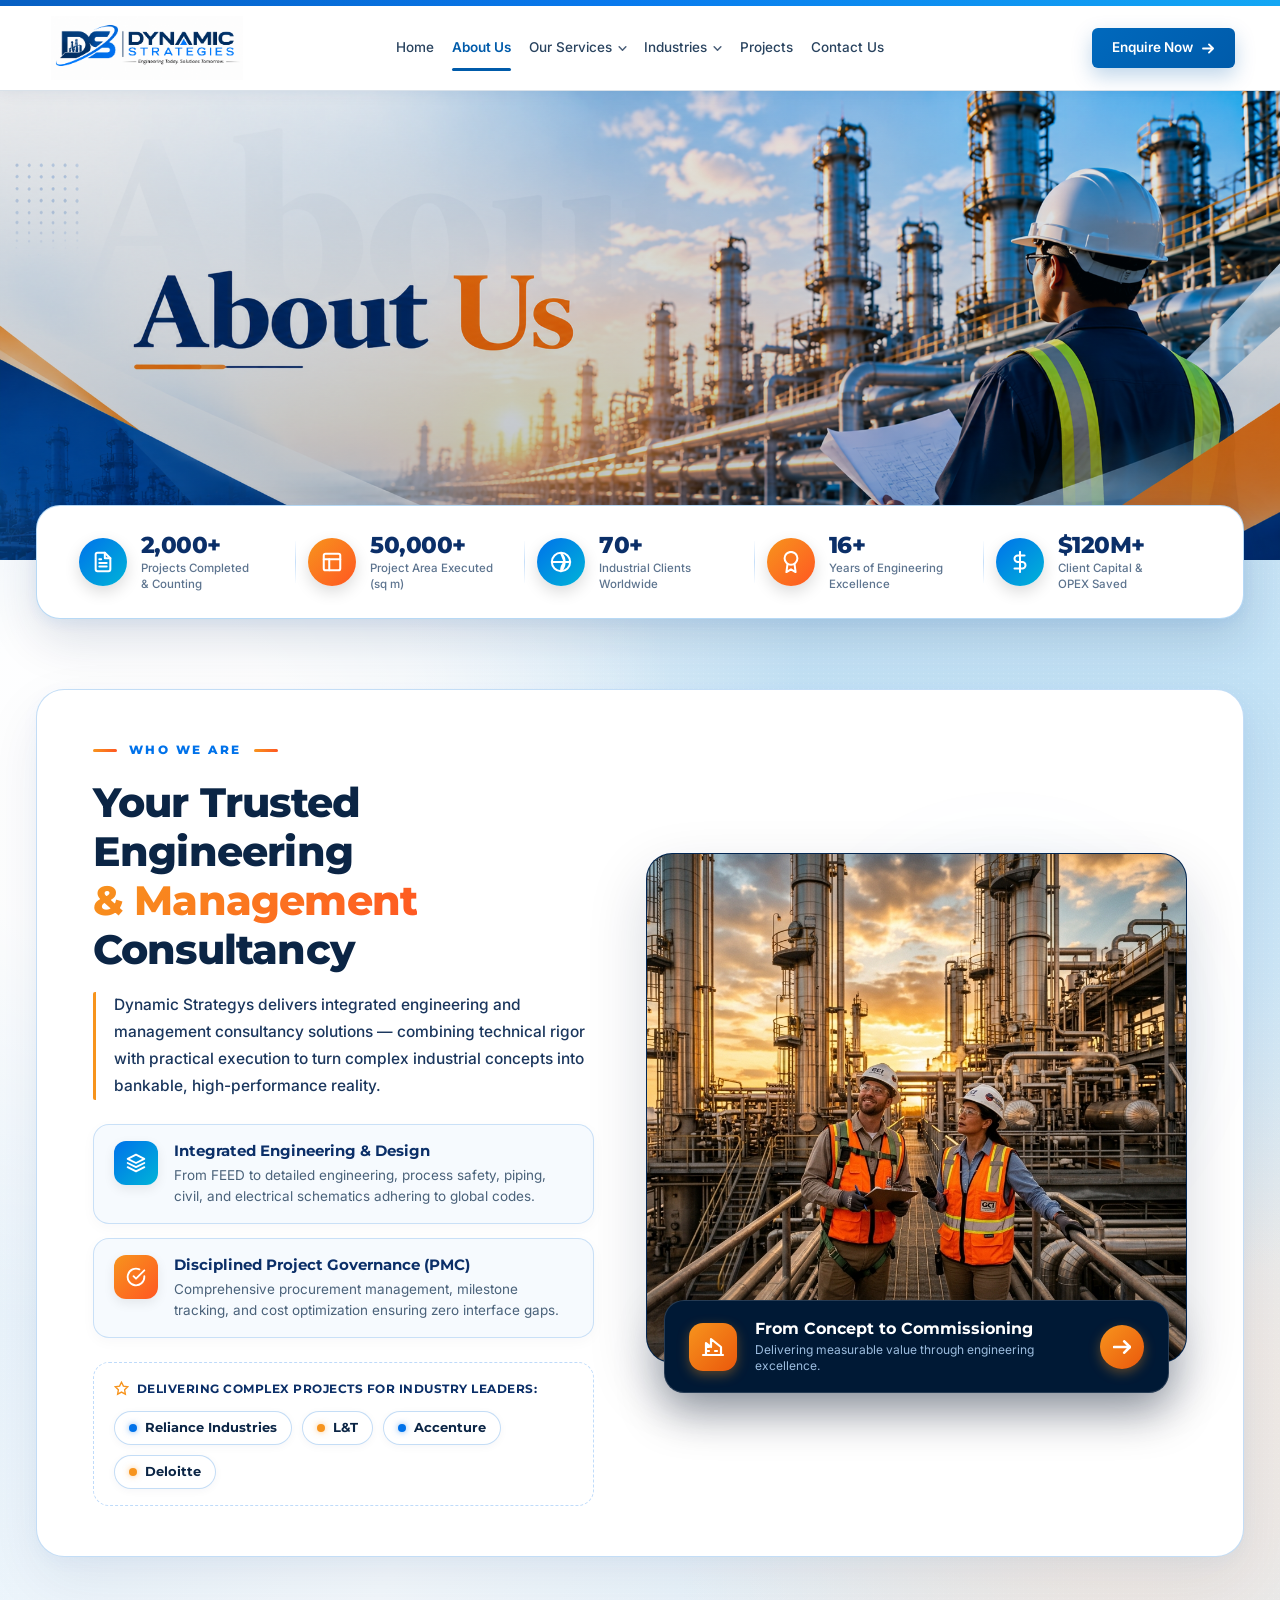
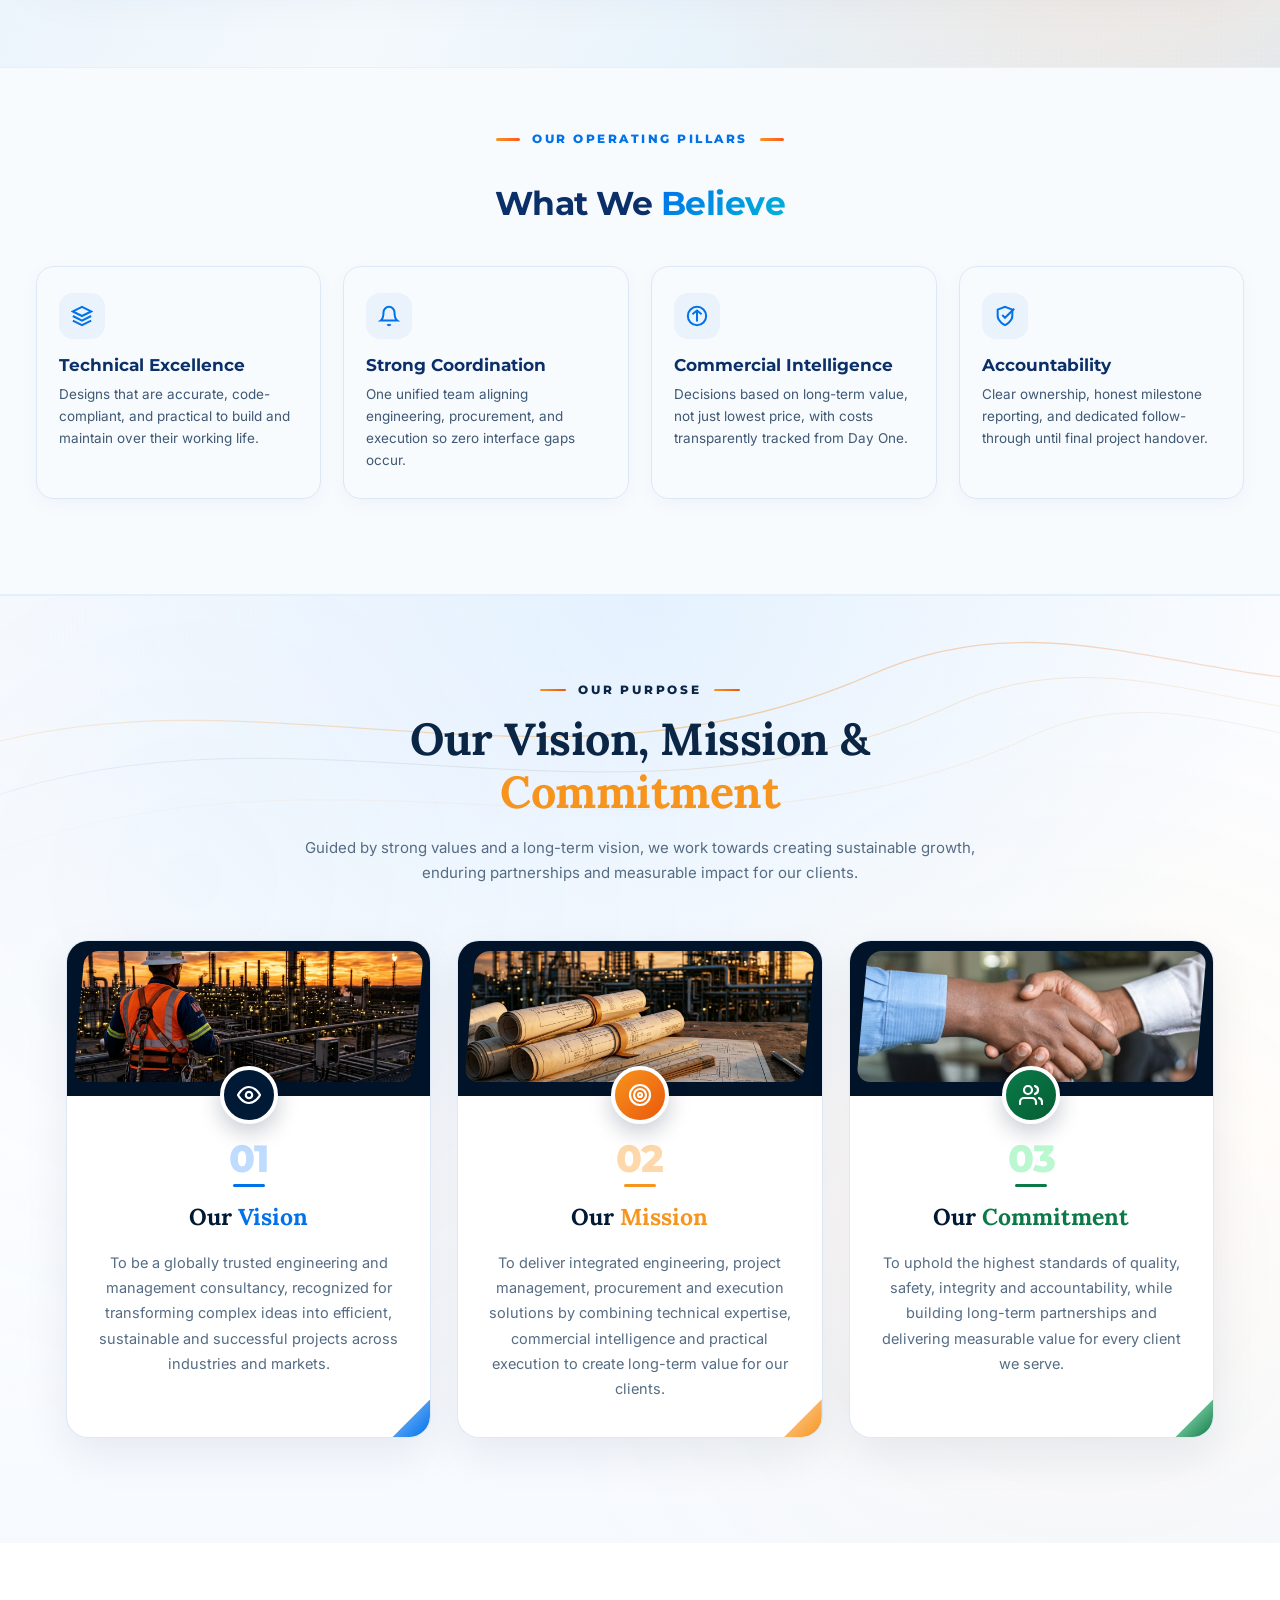
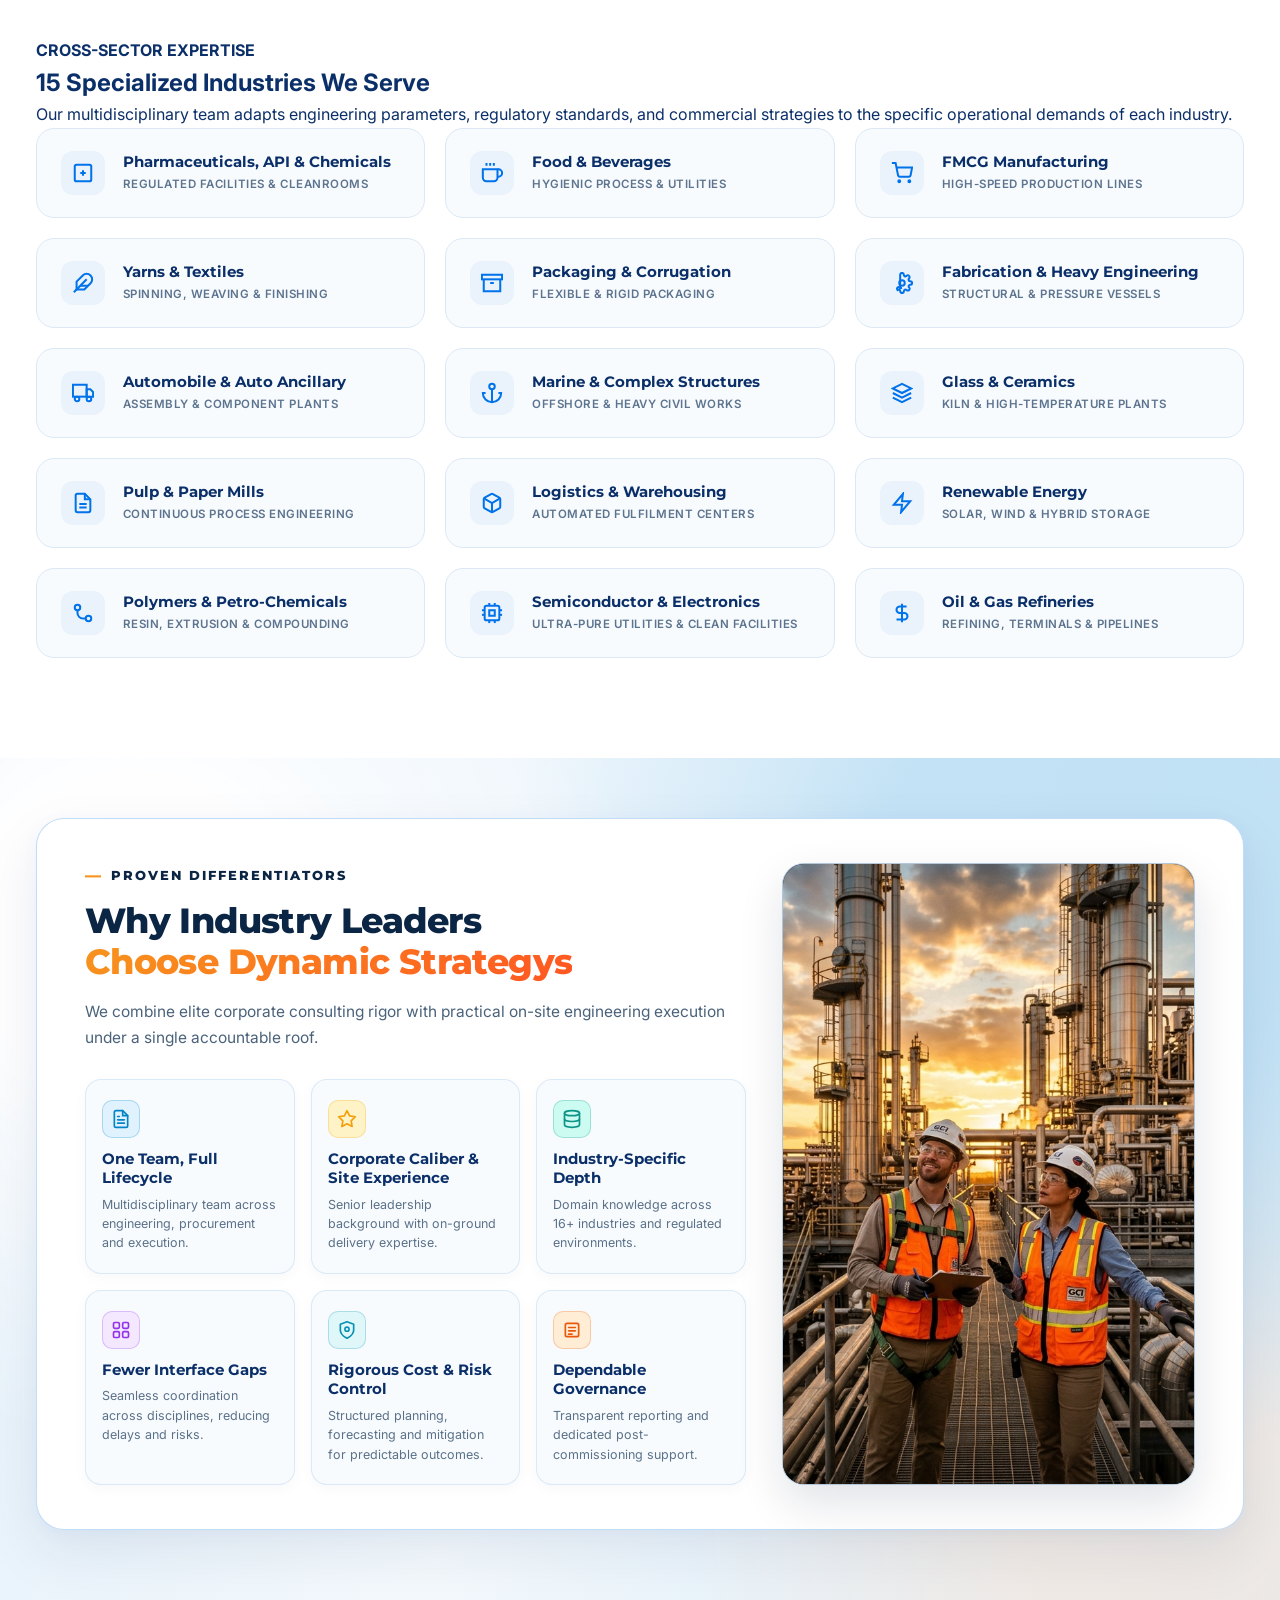
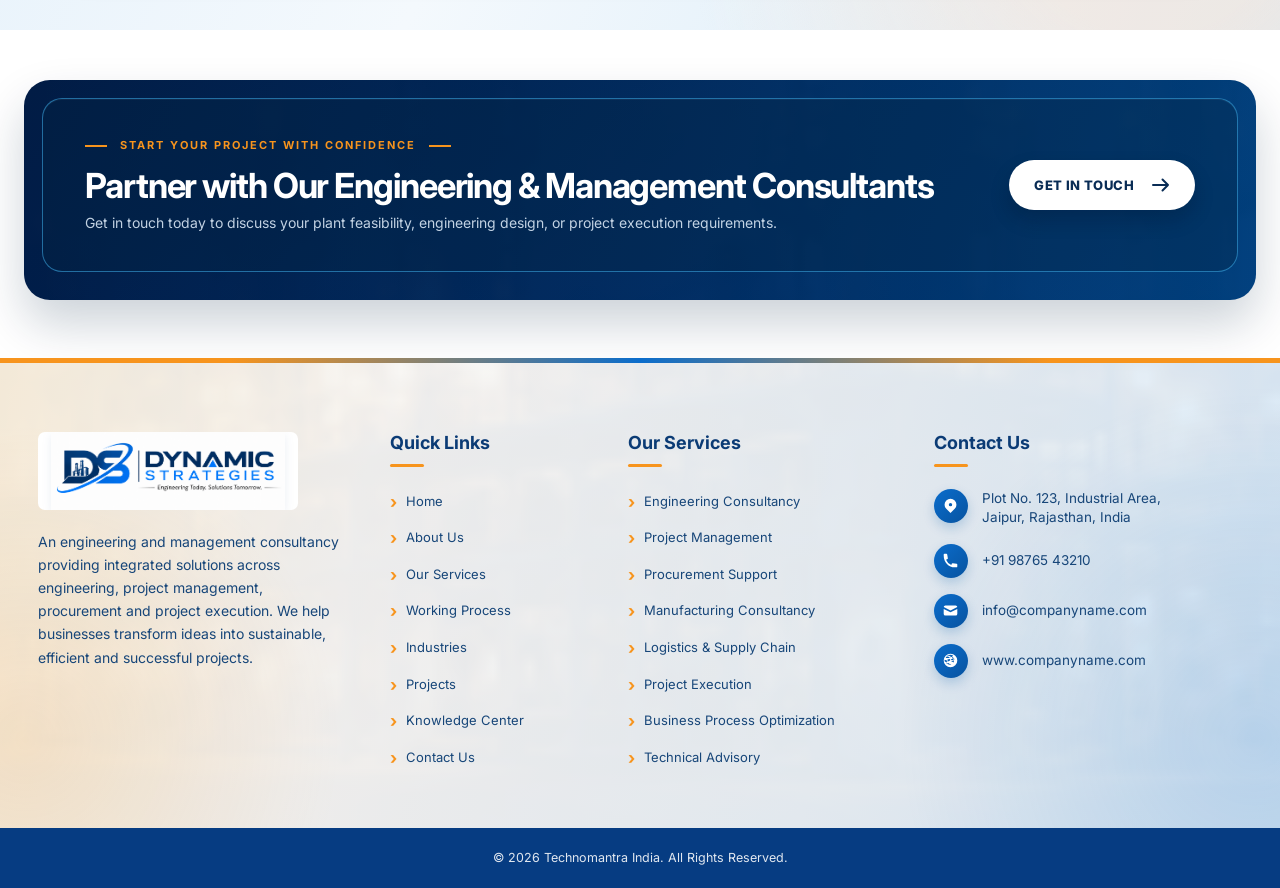
==== commit cb34817e: "website" ====
--- a/pages/about.html
+++ b/pages/about.html
@@ -13,7 +13,7 @@
     href="https://fonts.googleapis.com/css2?family=Inter:wght@400;500;600;700;800&family=Lora:ital,wght@0,500;0,600;0,700;1,600&family=Montserrat:wght@500;600;700;800;900&display=swap"
     rel="stylesheet" />
   <link rel="stylesheet" href="../styles.css" />
-  <link rel="stylesheet" href="about-page.css?v=19.0" />
+  <link rel="stylesheet" href="about-page.css?v=20.0" />
 </head>
 
 <body class="about-page">
@@ -804,9 +804,7 @@
             <!-- Right Column: Vertical Showcase Refinery & Engineers Photo Frame -->
             <div class="ab-why-right">
               <div class="why-showcase-frame">
-                <img src="../assets/why-leaders-showcase.png" alt="Two engineering consultants overlooking petrochemical refinery plant" class="why-showcase-img" />
-                <!-- Bottom Right Geometric Accent -->
-                <div class="why-accent-curve" aria-hidden="true"></div>
+                <img src="../assets/about-refinery-engineers.jpg" alt="Two engineering consultants inspecting industrial petrochemical facility" class="why-showcase-img" />
               </div>
             </div>
           </div>
--- a/styles.css
+++ b/styles.css
@@ -8947,7 +8947,7 @@
 /* Left Visual & Value Proposition Column */
 .enquiry-modal-left {
   position: relative;
-  background: #021a38 url('assets/why-leaders-showcase.png') center top / cover no-repeat;
+  background: #021a38 url('assets/about-refinery-engineers.jpg') center top / cover no-repeat;
   padding: 40px 32px;
   display: flex;
   flex-direction: column;
@@ -8988,15 +8988,22 @@
 }
 
 .enquiry-dash {
-  color: #f7941d;
-  font-size: 15px;
-  font-weight: 900;
+  display: inline-block;
+  width: 26px;
+  height: 3px;
+  background: #f7941d;
+  background: linear-gradient(90deg, #f7941d 0%, #ff5722 100%);
+  border-radius: 3px;
+  font-size: 0;
+  line-height: 0;
+  color: transparent;
+  flex-shrink: 0;
 }
 
 .enquiry-left-title {
-  font-family: var(--font-brand, "Montserrat", sans-serif);
+  font-family: var(--font-heading, "Lora", Georgia, serif);
   font-size: clamp(28px, 2.5vw, 36px);
-  font-weight: 800;
+  font-weight: 700;
   line-height: 1.2;
   letter-spacing: -0.6px;
   color: #ffffff;
@@ -9084,9 +9091,9 @@
 }
 
 .enquiry-right-title {
-  font-family: var(--font-brand, "Montserrat", sans-serif);
-  font-size: 32px;
-  font-weight: 800;
+  font-family: var(--font-heading, "Lora", Georgia, serif);
+  font-size: 34px;
+  font-weight: 700;
   color: #0b2545;
   margin: 0 0 6px;
   letter-spacing: -0.5px;
@@ -9165,7 +9172,13 @@
 
 .enquiry-input-wrap select {
   cursor: pointer;
-  appearance: auto;
+  appearance: none;
+  -webkit-appearance: none;
+  -moz-appearance: none;
+  background-image: url("data:image/svg+xml,%3Csvg xmlns='http://www.w3.org/2000/svg' width='14' height='14' viewBox='0 0 24 24' fill='none' stroke='%2364748b' stroke-width='2.2' stroke-linecap='round' stroke-linejoin='round'%3E%3Cpath d='m6 9 6 6 6-6'/%3E%3C/svg%3E");
+  background-repeat: no-repeat;
+  background-position: right 14px center;
+  padding-right: 36px;
 }
 
 .enquiry-input-wrap textarea {
--- a/pages/about-page.css
+++ b/pages/about-page.css
@@ -1379,25 +1379,13 @@
   width: 100%;
   height: 100%;
   object-fit: cover;
-  object-position: center center;
+  object-position: 50% 35%;
   display: block;
   transition: transform 0.6s cubic-bezier(0.16, 1, 0.3, 1);
 }
 
 .why-showcase-frame:hover .why-showcase-img {
   transform: scale(1.03);
-}
-
-.why-accent-curve {
-  position: absolute;
-  bottom: 0;
-  right: 0;
-  width: 160px;
-  height: 160px;
-  background: radial-gradient(circle at bottom right, rgba(247, 148, 29, 0.85) 0%, rgba(255, 87, 34, 0.6) 40%, transparent 70%);
-  pointer-events: none;
-  z-index: 2;
-  border-bottom-right-radius: 22px;
 }
 
 /* ==========================================================================
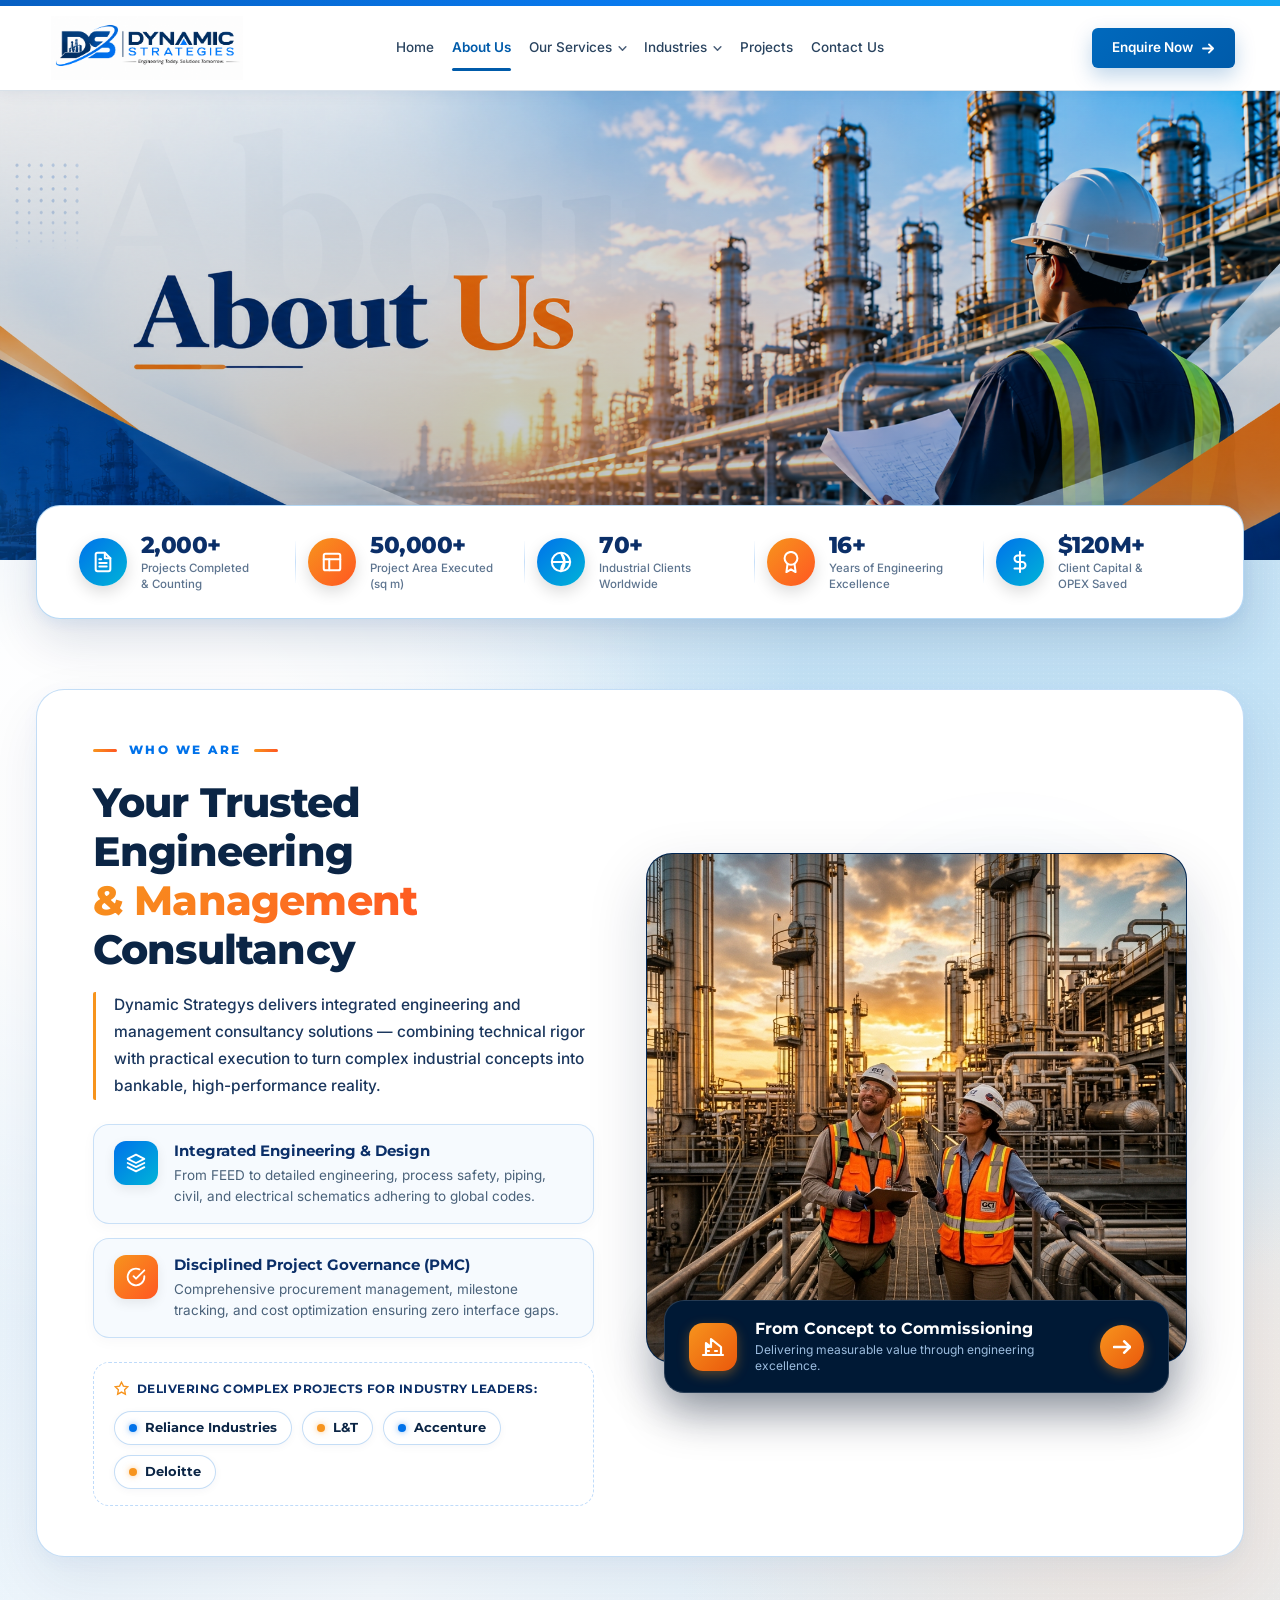
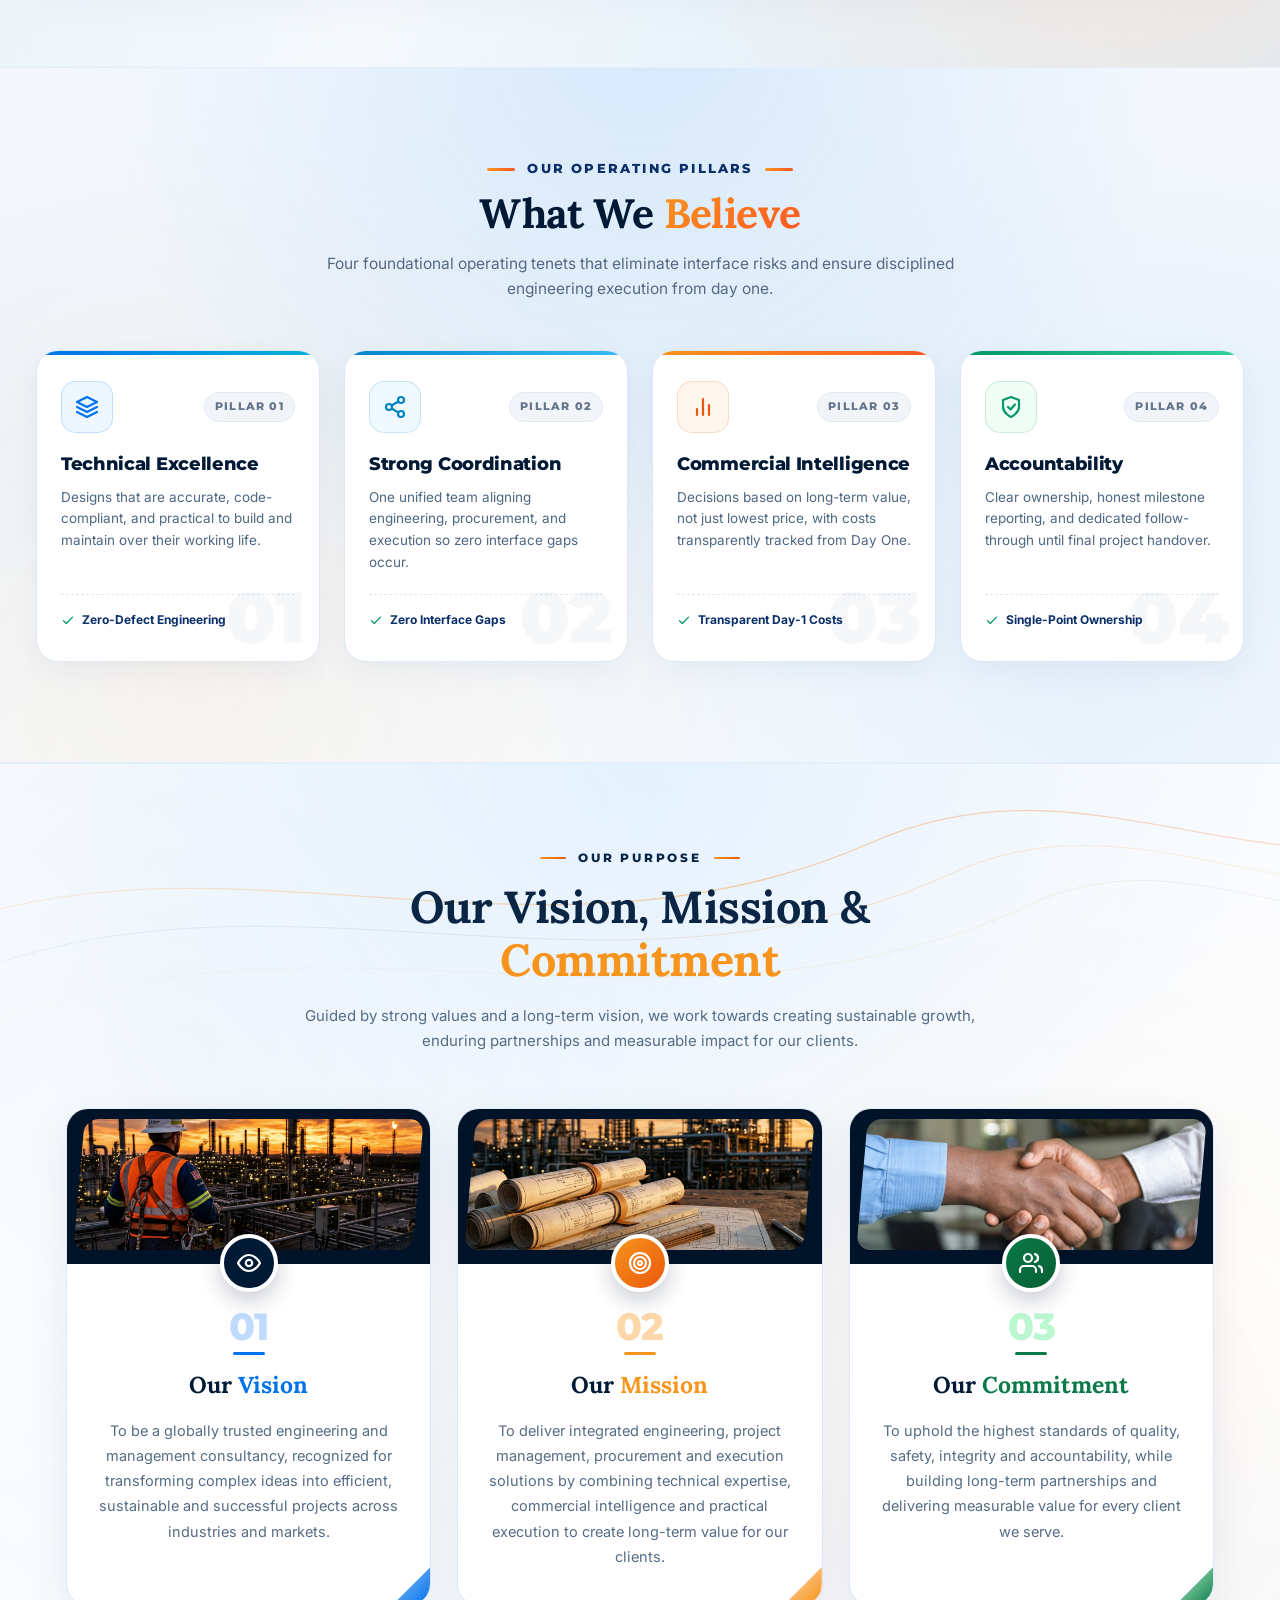
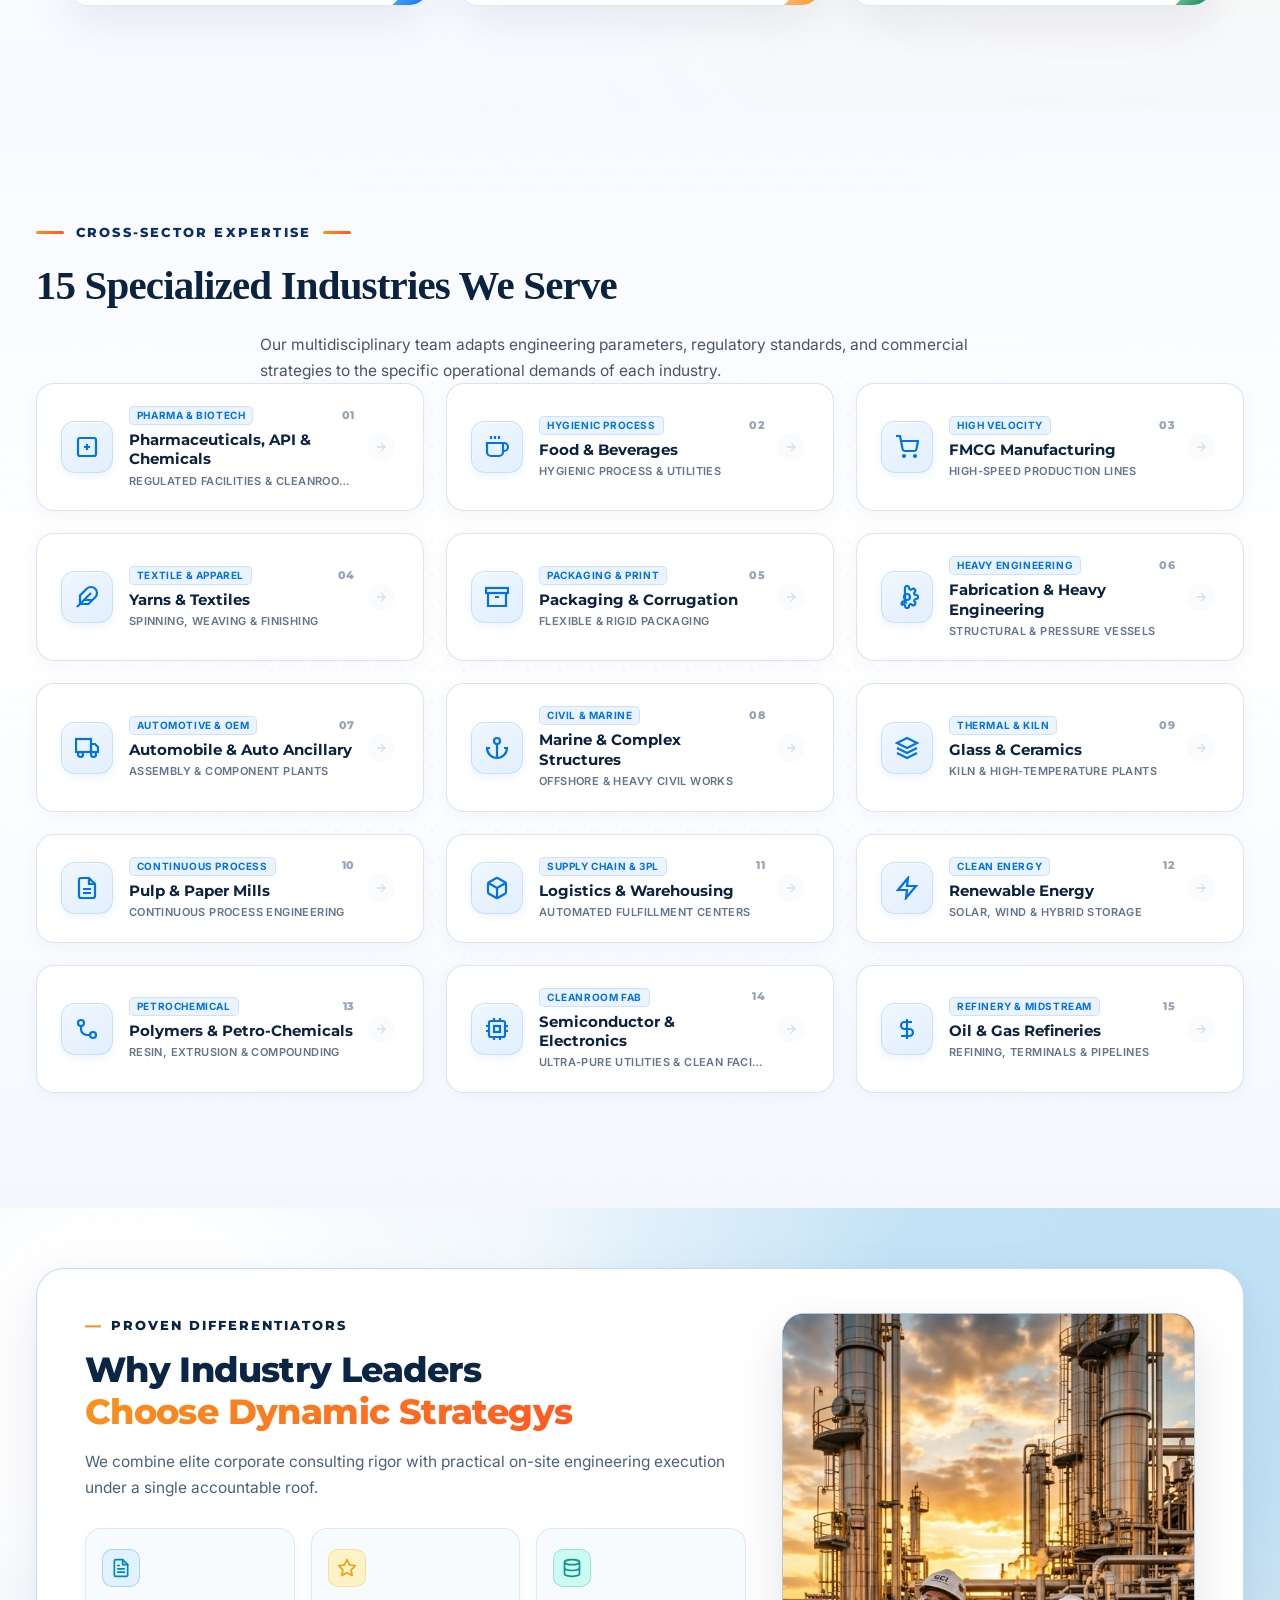
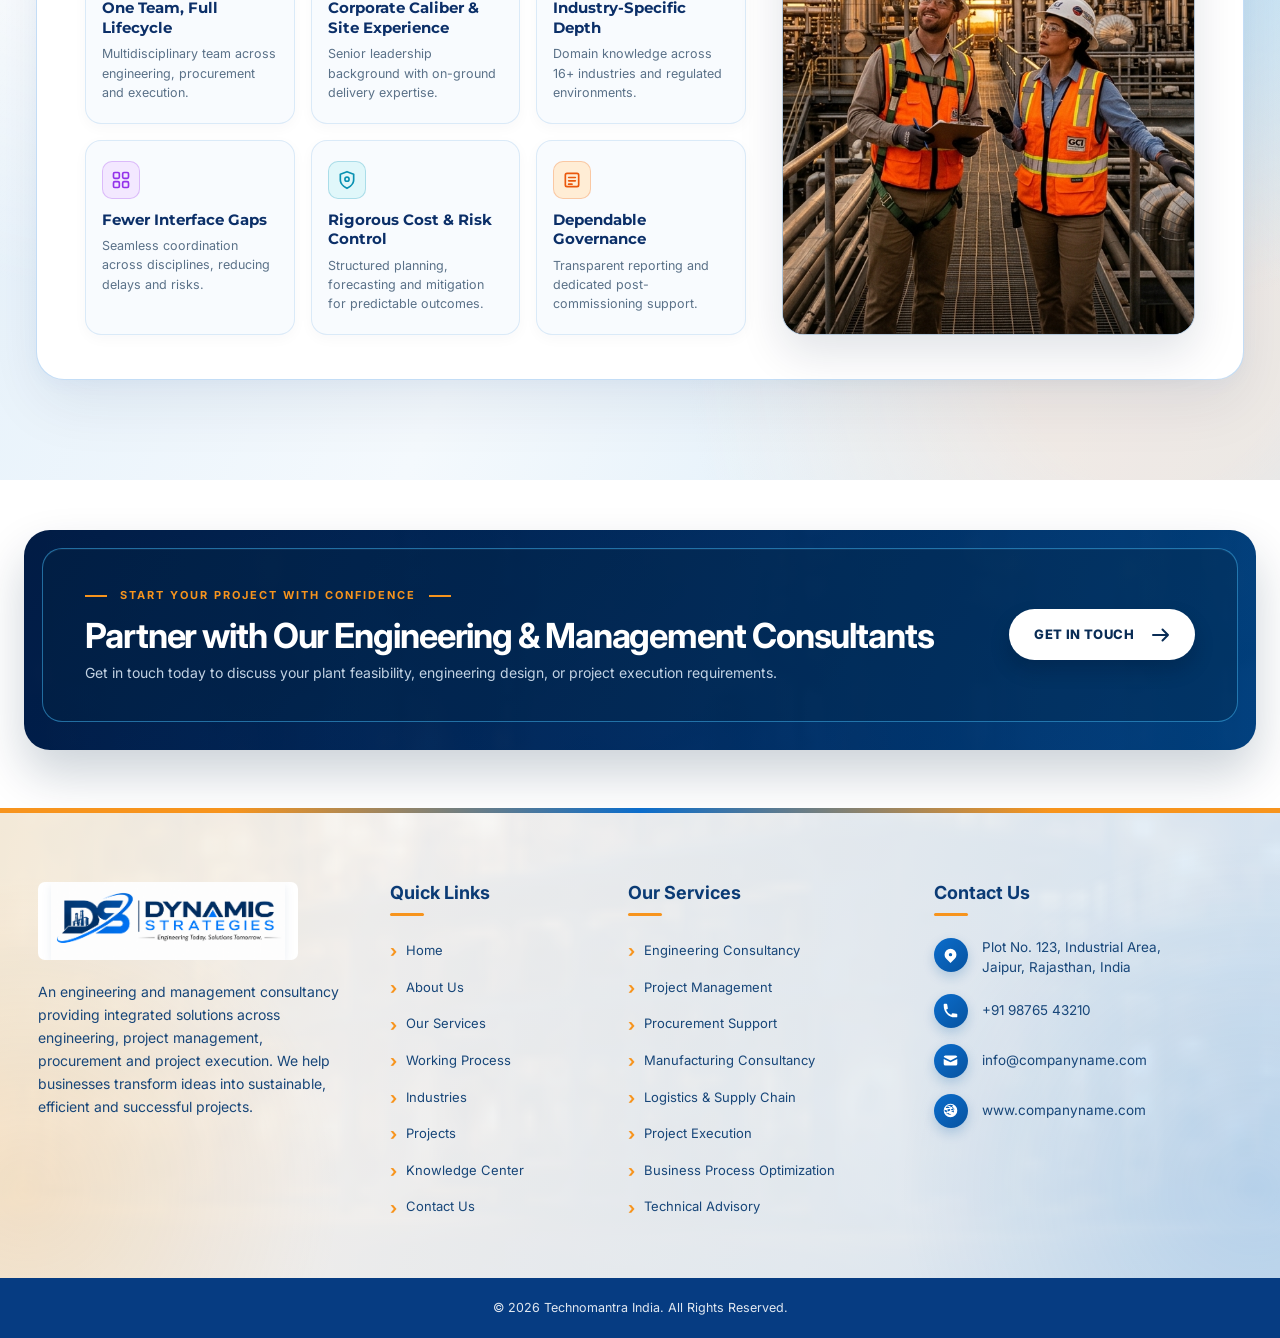
==== commit f08a9731: "website" ====
--- a/pages/about.html
+++ b/pages/about.html
@@ -13,7 +13,7 @@
     href="https://fonts.googleapis.com/css2?family=Inter:wght@400;500;600;700;800&family=Lora:ital,wght@0,500;0,600;0,700;1,600&family=Montserrat:wght@500;600;700;800;900&display=swap"
     rel="stylesheet" />
   <link rel="stylesheet" href="../styles.css" />
-  <link rel="stylesheet" href="about-page.css?v=20.0" />
+  <link rel="stylesheet" href="about-page.css?v=22.0" />
 </head>
 
 <body class="about-page">
@@ -309,49 +309,118 @@
       </div>
     </section>
 
-    <!-- 4. WHAT WE BELIEVE (4 Direct Pillars from Excel) -->
+    <!-- 4. WHAT WE BELIEVE (4 Operating Pillars) -->
     <section class="ab-beliefs-strip-section" aria-label="What We Believe">
+      <!-- Ambient Blueprint Glow Behind Pillars -->
+      <div class="ab-beliefs-bg-mesh" aria-hidden="true"></div>
+
       <div class="ab-container">
         <div class="ab-beliefs-header">
-          <div class="who-kicker" style="justify-content: center;">
-            <span class="kicker-line"></span>
+          <div class="ab-pillar-kicker">
+            <span class="pillar-kicker-bar" aria-hidden="true"></span>
             <span>OUR OPERATING PILLARS</span>
-            <span class="kicker-line"></span>
-          </div>
-          <h2 class="ab-beliefs-section-title">What We <span>Believe</span></h2>
+            <span class="pillar-kicker-bar" aria-hidden="true"></span>
+          </div>
+          <h2 class="ab-beliefs-section-title">What We <span class="text-orange">Believe</span></h2>
+          <p class="ab-beliefs-subtitle">Four foundational operating tenets that eliminate interface risks and ensure disciplined engineering execution from day one.</p>
         </div>
 
         <div class="ab-beliefs-grid">
-          <div class="ab-belief-card">
-            <div class="ab-belief-icon">
-              <svg viewBox="0 0 24 24" fill="none" stroke="currentColor" stroke-width="2.2"><polygon points="12 2 2 7 12 12 22 7 12 2"/><polyline points="2 17 12 22 22 17"/><polyline points="2 12 12 17 22 12"/></svg>
+          <!-- Pillar 1: Technical Excellence -->
+          <div class="ab-belief-card card-pillar-blue">
+            <div class="belief-top-accent" aria-hidden="true"></div>
+            <div class="belief-card-header">
+              <div class="ab-belief-icon icon-blue" aria-hidden="true">
+                <svg viewBox="0 0 24 24" fill="none" stroke="currentColor" stroke-width="2.2" stroke-linecap="round" stroke-linejoin="round">
+                  <polygon points="12 2 2 7 12 12 22 7 12 2"/>
+                  <polyline points="2 17 12 22 22 17"/>
+                  <polyline points="2 12 12 17 22 12"/>
+                </svg>
+              </div>
+              <span class="pillar-tag">PILLAR 01</span>
             </div>
             <h4>Technical Excellence</h4>
             <p>Designs that are accurate, code-compliant, and practical to build and maintain over their working life.</p>
-          </div>
-
-          <div class="ab-belief-card">
-            <div class="ab-belief-icon">
-              <svg viewBox="0 0 24 24" fill="none" stroke="currentColor" stroke-width="2.2"><path d="M18 8A6 6 0 0 0 6 8c0 7-3 9-3 9h18s-3-2-3-9"/><path d="M13.73 21a2 2 0 0 1-3.46 0"/></svg>
+            <div class="belief-card-footer">
+              <span class="pillar-benefit">
+                <svg viewBox="0 0 16 16" fill="currentColor" aria-hidden="true"><path d="M13.78 4.22a.75.75 0 0 1 0 1.06l-7.25 7.25a.75.75 0 0 1-1.06 0L2.22 9.28a.751.751 0 0 1 .018-1.042.751.751 0 0 1 1.042-.018L6 10.94l6.72-6.72a.75.75 0 0 1 1.06 0Z"/></svg>
+                Zero-Defect Engineering
+              </span>
+            </div>
+            <span class="pillar-watermark" aria-hidden="true">01</span>
+          </div>
+
+          <!-- Pillar 2: Strong Coordination -->
+          <div class="ab-belief-card card-pillar-cyan">
+            <div class="belief-top-accent" aria-hidden="true"></div>
+            <div class="belief-card-header">
+              <div class="ab-belief-icon icon-cyan" aria-hidden="true">
+                <svg viewBox="0 0 24 24" fill="none" stroke="currentColor" stroke-width="2.2" stroke-linecap="round" stroke-linejoin="round">
+                  <circle cx="18" cy="5" r="3"/>
+                  <circle cx="6" cy="12" r="3"/>
+                  <circle cx="18" cy="19" r="3"/>
+                  <line x1="8.59" y1="13.51" x2="15.42" y2="17.49"/>
+                  <line x1="15.41" y1="6.51" x2="8.59" y2="10.49"/>
+                </svg>
+              </div>
+              <span class="pillar-tag">PILLAR 02</span>
             </div>
             <h4>Strong Coordination</h4>
             <p>One unified team aligning engineering, procurement, and execution so zero interface gaps occur.</p>
-          </div>
-
-          <div class="ab-belief-card">
-            <div class="ab-belief-icon">
-              <svg viewBox="0 0 24 24" fill="none" stroke="currentColor" stroke-width="2.2"><circle cx="12" cy="12" r="10"/><path d="M12 6v12"/><path d="M17 10l-5-4-5 4"/></svg>
+            <div class="belief-card-footer">
+              <span class="pillar-benefit">
+                <svg viewBox="0 0 16 16" fill="currentColor" aria-hidden="true"><path d="M13.78 4.22a.75.75 0 0 1 0 1.06l-7.25 7.25a.75.75 0 0 1-1.06 0L2.22 9.28a.751.751 0 0 1 .018-1.042.751.751 0 0 1 1.042-.018L6 10.94l6.72-6.72a.75.75 0 0 1 1.06 0Z"/></svg>
+                Zero Interface Gaps
+              </span>
+            </div>
+            <span class="pillar-watermark" aria-hidden="true">02</span>
+          </div>
+
+          <!-- Pillar 3: Commercial Intelligence -->
+          <div class="ab-belief-card card-pillar-orange">
+            <div class="belief-top-accent" aria-hidden="true"></div>
+            <div class="belief-card-header">
+              <div class="ab-belief-icon icon-orange" aria-hidden="true">
+                <svg viewBox="0 0 24 24" fill="none" stroke="currentColor" stroke-width="2.2" stroke-linecap="round" stroke-linejoin="round">
+                  <line x1="18" y1="20" x2="18" y2="10"/>
+                  <line x1="12" y1="20" x2="12" y2="4"/>
+                  <line x1="6" y1="20" x2="6" y2="14"/>
+                </svg>
+              </div>
+              <span class="pillar-tag">PILLAR 03</span>
             </div>
             <h4>Commercial Intelligence</h4>
             <p>Decisions based on long-term value, not just lowest price, with costs transparently tracked from Day One.</p>
-          </div>
-
-          <div class="ab-belief-card">
-            <div class="ab-belief-icon">
-              <svg viewBox="0 0 24 24" fill="none" stroke="currentColor" stroke-width="2.2"><path d="M12 22s8-4 8-10V5l-8-3-8 3v7c0 6 8 10 8 10z"/><polyline points="9 11 12 14 22 4"/></svg>
+            <div class="belief-card-footer">
+              <span class="pillar-benefit">
+                <svg viewBox="0 0 16 16" fill="currentColor" aria-hidden="true"><path d="M13.78 4.22a.75.75 0 0 1 0 1.06l-7.25 7.25a.75.75 0 0 1-1.06 0L2.22 9.28a.751.751 0 0 1 .018-1.042.751.751 0 0 1 1.042-.018L6 10.94l6.72-6.72a.75.75 0 0 1 1.06 0Z"/></svg>
+                Transparent Day-1 Costs
+              </span>
+            </div>
+            <span class="pillar-watermark" aria-hidden="true">03</span>
+          </div>
+
+          <!-- Pillar 4: Accountability -->
+          <div class="ab-belief-card card-pillar-emerald">
+            <div class="belief-top-accent" aria-hidden="true"></div>
+            <div class="belief-card-header">
+              <div class="ab-belief-icon icon-emerald" aria-hidden="true">
+                <svg viewBox="0 0 24 24" fill="none" stroke="currentColor" stroke-width="2.2" stroke-linecap="round" stroke-linejoin="round">
+                  <path d="M12 22s8-4 8-10V5l-8-3-8 3v7c0 6 8 10 8 10z"/>
+                  <polyline points="9 12 11.5 14.5 16 9.5"/>
+                </svg>
+              </div>
+              <span class="pillar-tag">PILLAR 04</span>
             </div>
             <h4>Accountability</h4>
             <p>Clear ownership, honest milestone reporting, and dedicated follow-through until final project handover.</p>
+            <div class="belief-card-footer">
+              <span class="pillar-benefit">
+                <svg viewBox="0 0 16 16" fill="currentColor" aria-hidden="true"><path d="M13.78 4.22a.75.75 0 0 1 0 1.06l-7.25 7.25a.75.75 0 0 1-1.06 0L2.22 9.28a.751.751 0 0 1 .018-1.042.751.751 0 0 1 1.042-.018L6 10.94l6.72-6.72a.75.75 0 0 1 1.06 0Z"/></svg>
+                Single-Point Ownership
+              </span>
+            </div>
+            <span class="pillar-watermark" aria-hidden="true">04</span>
           </div>
         </div>
       </div>
@@ -516,180 +585,303 @@
 
     <!-- 6. 15 INDUSTRIES WE SERVE SECTION (Direct from Excel Sheet: About Us) -->
     <section class="ab-industries-section" id="industries" aria-labelledby="industries-title">
+      <!-- Ambient Blueprint Glow -->
+      <div class="ab-industries-bg-mesh" aria-hidden="true"></div>
+
       <div class="ab-container">
         <div class="ab-section-header">
-          <div class="ab-kicker">
-            <span></span>
-            <b>CROSS-SECTOR EXPERTISE</b>
-            <span></span>
-          </div>
-          <h2 id="industries-title">15 Specialized <span>Industries We Serve</span></h2>
-          <p>Our multidisciplinary team adapts engineering parameters, regulatory standards, and commercial strategies to the specific operational demands of each industry.</p>
+          <div class="ab-pillar-kicker" style="justify-content: center;">
+            <span class="pillar-kicker-bar" aria-hidden="true"></span>
+            <span>CROSS-SECTOR EXPERTISE</span>
+            <span class="pillar-kicker-bar" aria-hidden="true"></span>
+          </div>
+          <h2 id="industries-title" class="ab-industries-heading">15 Specialized <span class="text-orange">Industries We Serve</span></h2>
+          <p class="ab-industries-lead">Our multidisciplinary team adapts engineering parameters, regulatory standards, and commercial strategies to the specific operational demands of each industry.</p>
         </div>
 
         <div class="ab-industries-grid">
-          <!-- 1 -->
+          <!-- 01 -->
           <div class="ab-industry-card">
+            <div class="industry-accent-edge" aria-hidden="true"></div>
             <div class="ab-sector-icon">
               <svg viewBox="0 0 24 24" fill="none" stroke="currentColor" stroke-width="2.2"><rect x="3" y="3" width="18" height="18" rx="2"/><path d="M9 12h6"/><path d="M12 9v6"/></svg>
             </div>
             <div class="ab-sector-info">
+              <div class="sector-header-meta">
+                <span class="sector-spec-tag">Pharma &amp; Biotech</span>
+                <span class="sector-seq">01</span>
+              </div>
               <h4>Pharmaceuticals, API &amp; Chemicals</h4>
-              <span>Regulated Facilities &amp; Cleanrooms</span>
-            </div>
-          </div>
-
-          <!-- 2 -->
+              <p class="sector-scope-desc">Regulated Facilities &amp; Cleanrooms</p>
+            </div>
+            <div class="sector-arrow" aria-hidden="true">
+              <svg viewBox="0 0 24 24" fill="none" stroke="currentColor" stroke-width="2.2"><path d="M5 12h14M12 5l7 7-7 7"/></svg>
+            </div>
+          </div>
+
+          <!-- 02 -->
           <div class="ab-industry-card">
+            <div class="industry-accent-edge" aria-hidden="true"></div>
             <div class="ab-sector-icon">
               <svg viewBox="0 0 24 24" fill="none" stroke="currentColor" stroke-width="2.2"><path d="M18 8h1a4 4 0 0 1 0 8h-1"/><path d="M2 8h16v9a4 4 0 0 1-4 4H6a4 4 0 0 1-4-4V8z"/><line x1="6" y1="1" x2="6" y2="4"/><line x1="10" y1="1" x2="10" y2="4"/><line x1="14" y1="1" x2="14" y2="4"/></svg>
             </div>
             <div class="ab-sector-info">
+              <div class="sector-header-meta">
+                <span class="sector-spec-tag">Hygienic Process</span>
+                <span class="sector-seq">02</span>
+              </div>
               <h4>Food &amp; Beverages</h4>
-              <span>Hygienic Process &amp; Utilities</span>
-            </div>
-          </div>
-
-          <!-- 3 -->
+              <p class="sector-scope-desc">Hygienic Process &amp; Utilities</p>
+            </div>
+            <div class="sector-arrow" aria-hidden="true">
+              <svg viewBox="0 0 24 24" fill="none" stroke="currentColor" stroke-width="2.2"><path d="M5 12h14M12 5l7 7-7 7"/></svg>
+            </div>
+          </div>
+
+          <!-- 03 -->
           <div class="ab-industry-card">
+            <div class="industry-accent-edge" aria-hidden="true"></div>
             <div class="ab-sector-icon">
               <svg viewBox="0 0 24 24" fill="none" stroke="currentColor" stroke-width="2.2"><circle cx="9" cy="21" r="1"/><circle cx="20" cy="21" r="1"/><path d="M1 1h4l2.68 13.39a2 2 0 0 0 2 1.61h9.72a2 2 0 0 0 2-1.61L23 6H6"/></svg>
             </div>
             <div class="ab-sector-info">
+              <div class="sector-header-meta">
+                <span class="sector-spec-tag">High Velocity</span>
+                <span class="sector-seq">03</span>
+              </div>
               <h4>FMCG Manufacturing</h4>
-              <span>High-Speed Production Lines</span>
-            </div>
-          </div>
-
-          <!-- 4 -->
+              <p class="sector-scope-desc">High-Speed Production Lines</p>
+            </div>
+            <div class="sector-arrow" aria-hidden="true">
+              <svg viewBox="0 0 24 24" fill="none" stroke="currentColor" stroke-width="2.2"><path d="M5 12h14M12 5l7 7-7 7"/></svg>
+            </div>
+          </div>
+
+          <!-- 04 -->
           <div class="ab-industry-card">
+            <div class="industry-accent-edge" aria-hidden="true"></div>
             <div class="ab-sector-icon">
               <svg viewBox="0 0 24 24" fill="none" stroke="currentColor" stroke-width="2.2"><path d="M20.24 12.24a6 6 0 0 0-8.49-8.49L5 10.5V19h8.5z"/><line x1="16" y1="8" x2="2" y2="22"/><line x1="17.5" y1="15" x2="9" y2="15"/></svg>
             </div>
             <div class="ab-sector-info">
+              <div class="sector-header-meta">
+                <span class="sector-spec-tag">Textile &amp; Apparel</span>
+                <span class="sector-seq">04</span>
+              </div>
               <h4>Yarns &amp; Textiles</h4>
-              <span>Spinning, Weaving &amp; Finishing</span>
-            </div>
-          </div>
-
-          <!-- 5 -->
+              <p class="sector-scope-desc">Spinning, Weaving &amp; Finishing</p>
+            </div>
+            <div class="sector-arrow" aria-hidden="true">
+              <svg viewBox="0 0 24 24" fill="none" stroke="currentColor" stroke-width="2.2"><path d="M5 12h14M12 5l7 7-7 7"/></svg>
+            </div>
+          </div>
+
+          <!-- 05 -->
           <div class="ab-industry-card">
+            <div class="industry-accent-edge" aria-hidden="true"></div>
             <div class="ab-sector-icon">
               <svg viewBox="0 0 24 24" fill="none" stroke="currentColor" stroke-width="2.2"><polyline points="21 8 21 21 3 21 3 8"/><rect x="1" y="3" width="22" height="5"/><line x1="10" y1="12" x2="14" y2="12"/></svg>
             </div>
             <div class="ab-sector-info">
+              <div class="sector-header-meta">
+                <span class="sector-spec-tag">Packaging &amp; Print</span>
+                <span class="sector-seq">05</span>
+              </div>
               <h4>Packaging &amp; Corrugation</h4>
-              <span>Flexible &amp; Rigid Packaging</span>
-            </div>
-          </div>
-
-          <!-- 6 -->
+              <p class="sector-scope-desc">Flexible &amp; Rigid Packaging</p>
+            </div>
+            <div class="sector-arrow" aria-hidden="true">
+              <svg viewBox="0 0 24 24" fill="none" stroke="currentColor" stroke-width="2.2"><path d="M5 12h14M12 5l7 7-7 7"/></svg>
+            </div>
+          </div>
+
+          <!-- 06 -->
           <div class="ab-industry-card">
+            <div class="industry-accent-edge" aria-hidden="true"></div>
             <div class="ab-sector-icon">
               <svg viewBox="0 0 24 24" fill="none" stroke="currentColor" stroke-width="2.2"><circle cx="12" cy="12" r="3"/><path d="M19.4 15a1.65 1.65 0 0 0 .33 1.82l.06.06a2 2 0 0 1 0 2.83 2 2 0 0 1-2.83 0l-.06-.06a1.65 1.65 0 0 0-1.82-.33 1.65 1.65 0 0 0-1 1.51V21a2 2 0 0 1-2 2 2 2 0 0 1-2-2v-.09A1.65 1.65 0 0 0 9 19.4a1.65 1.65 0 0 0-1.82.33l-.06.06a2 2 0 0 1 0-2.83 2 2 0 0 1 2.83 0l.06.06a1.65 1.65 0 0 0 1.82.33H9a1.65 1.65 0 0 0 1-1.51V3a2 2 0 0 1 2-2 2 2 0 0 1 2 2v.09a1.65 1.65 0 0 0 1 1.51 1.65 1.65 0 0 0 1.82-.33l.06-.06a2 2 0 0 1 2.83 0 2 2 0 0 1 0 2.83l-.06.06a1.65 1.65 0 0 0-.33 1.82V9a1.65 1.65 0 0 0 1.51 1H21a2 2 0 0 1 2 2 2 2 0 0 1-2 2h-.09a1.65 1.65 0 0 0-1.51 1z"/></svg>
             </div>
             <div class="ab-sector-info">
+              <div class="sector-header-meta">
+                <span class="sector-spec-tag">Heavy Engineering</span>
+                <span class="sector-seq">06</span>
+              </div>
               <h4>Fabrication &amp; Heavy Engineering</h4>
-              <span>Structural &amp; Pressure Vessels</span>
-            </div>
-          </div>
-
-          <!-- 7 -->
+              <p class="sector-scope-desc">Structural &amp; Pressure Vessels</p>
+            </div>
+            <div class="sector-arrow" aria-hidden="true">
+              <svg viewBox="0 0 24 24" fill="none" stroke="currentColor" stroke-width="2.2"><path d="M5 12h14M12 5l7 7-7 7"/></svg>
+            </div>
+          </div>
+
+          <!-- 07 -->
           <div class="ab-industry-card">
+            <div class="industry-accent-edge" aria-hidden="true"></div>
             <div class="ab-sector-icon">
               <svg viewBox="0 0 24 24" fill="none" stroke="currentColor" stroke-width="2.2"><rect x="1" y="3" width="15" height="13"/><polygon points="16 8 20 8 23 11 23 16 16 16 16 8"/><circle cx="5.5" cy="18.5" r="2.5"/><circle cx="18.5" cy="18.5" r="2.5"/></svg>
             </div>
             <div class="ab-sector-info">
+              <div class="sector-header-meta">
+                <span class="sector-spec-tag">Automotive &amp; OEM</span>
+                <span class="sector-seq">07</span>
+              </div>
               <h4>Automobile &amp; Auto Ancillary</h4>
-              <span>Assembly &amp; Component Plants</span>
-            </div>
-          </div>
-
-          <!-- 8 -->
+              <p class="sector-scope-desc">Assembly &amp; Component Plants</p>
+            </div>
+            <div class="sector-arrow" aria-hidden="true">
+              <svg viewBox="0 0 24 24" fill="none" stroke="currentColor" stroke-width="2.2"><path d="M5 12h14M12 5l7 7-7 7"/></svg>
+            </div>
+          </div>
+
+          <!-- 08 -->
           <div class="ab-industry-card">
+            <div class="industry-accent-edge" aria-hidden="true"></div>
             <div class="ab-sector-icon">
               <svg viewBox="0 0 24 24" fill="none" stroke="currentColor" stroke-width="2.2"><circle cx="12" cy="5" r="3"/><line x1="12" y1="22" x2="12" y2="8"/><path d="M5 12H2a10 10 0 0 0 20 0h-3"/></svg>
             </div>
             <div class="ab-sector-info">
+              <div class="sector-header-meta">
+                <span class="sector-spec-tag">Civil &amp; Marine</span>
+                <span class="sector-seq">08</span>
+              </div>
               <h4>Marine &amp; Complex Structures</h4>
-              <span>Offshore &amp; Heavy Civil Works</span>
-            </div>
-          </div>
-
-          <!-- 9 -->
+              <p class="sector-scope-desc">Offshore &amp; Heavy Civil Works</p>
+            </div>
+            <div class="sector-arrow" aria-hidden="true">
+              <svg viewBox="0 0 24 24" fill="none" stroke="currentColor" stroke-width="2.2"><path d="M5 12h14M12 5l7 7-7 7"/></svg>
+            </div>
+          </div>
+
+          <!-- 09 -->
           <div class="ab-industry-card">
+            <div class="industry-accent-edge" aria-hidden="true"></div>
             <div class="ab-sector-icon">
               <svg viewBox="0 0 24 24" fill="none" stroke="currentColor" stroke-width="2.2"><polygon points="12 2 2 7 12 12 22 7 12 2"/><polyline points="2 17 12 22 22 17"/><polyline points="2 12 12 17 22 12"/></svg>
             </div>
             <div class="ab-sector-info">
+              <div class="sector-header-meta">
+                <span class="sector-spec-tag">Thermal &amp; Kiln</span>
+                <span class="sector-seq">09</span>
+              </div>
               <h4>Glass &amp; Ceramics</h4>
-              <span>Kiln &amp; High-Temperature Plants</span>
+              <p class="sector-scope-desc">Kiln &amp; High-Temperature Plants</p>
+            </div>
+            <div class="sector-arrow" aria-hidden="true">
+              <svg viewBox="0 0 24 24" fill="none" stroke="currentColor" stroke-width="2.2"><path d="M5 12h14M12 5l7 7-7 7"/></svg>
             </div>
           </div>
 
           <!-- 10 -->
           <div class="ab-industry-card">
+            <div class="industry-accent-edge" aria-hidden="true"></div>
             <div class="ab-sector-icon">
               <svg viewBox="0 0 24 24" fill="none" stroke="currentColor" stroke-width="2.2"><path d="M14 2H6a2 2 0 0 0-2 2v16a2 2 0 0 0 2 2h12a2 2 0 0 0 2-2V8z"/><polyline points="14 2 14 8 20 8"/><line x1="16" y1="13" x2="8" y2="13"/><line x1="16" y1="17" x2="8" y2="17"/></svg>
             </div>
             <div class="ab-sector-info">
+              <div class="sector-header-meta">
+                <span class="sector-spec-tag">Continuous Process</span>
+                <span class="sector-seq">10</span>
+              </div>
               <h4>Pulp &amp; Paper Mills</h4>
-              <span>Continuous Process Engineering</span>
+              <p class="sector-scope-desc">Continuous Process Engineering</p>
+            </div>
+            <div class="sector-arrow" aria-hidden="true">
+              <svg viewBox="0 0 24 24" fill="none" stroke="currentColor" stroke-width="2.2"><path d="M5 12h14M12 5l7 7-7 7"/></svg>
             </div>
           </div>
 
           <!-- 11 -->
           <div class="ab-industry-card">
+            <div class="industry-accent-edge" aria-hidden="true"></div>
             <div class="ab-sector-icon">
               <svg viewBox="0 0 24 24" fill="none" stroke="currentColor" stroke-width="2.2"><path d="M21 16V8a2 2 0 0 0-1-1.73l-7-4a2 2 0 0 0-2 0l-7 4A2 2 0 0 0 3 8v8a2 2 0 0 0 1 1.73l7 4a2 2 0 0 0 2 0l7-4A2 2 0 0 0 21 16z"/><polyline points="3.27 6.96 12 12.01 20.73 6.96"/><line x1="12" y1="22.08" x2="12" y2="12"/></svg>
             </div>
             <div class="ab-sector-info">
+              <div class="sector-header-meta">
+                <span class="sector-spec-tag">Supply Chain &amp; 3PL</span>
+                <span class="sector-seq">11</span>
+              </div>
               <h4>Logistics &amp; Warehousing</h4>
-              <span>Automated Fulfilment Centers</span>
+              <p class="sector-scope-desc">Automated Fulfillment Centers</p>
+            </div>
+            <div class="sector-arrow" aria-hidden="true">
+              <svg viewBox="0 0 24 24" fill="none" stroke="currentColor" stroke-width="2.2"><path d="M5 12h14M12 5l7 7-7 7"/></svg>
             </div>
           </div>
 
           <!-- 12 -->
           <div class="ab-industry-card">
+            <div class="industry-accent-edge" aria-hidden="true"></div>
             <div class="ab-sector-icon">
               <svg viewBox="0 0 24 24" fill="none" stroke="currentColor" stroke-width="2.2"><polygon points="13 2 3 14 12 14 11 22 21 10 12 10 13 2"/></svg>
             </div>
             <div class="ab-sector-info">
+              <div class="sector-header-meta">
+                <span class="sector-spec-tag">Clean Energy</span>
+                <span class="sector-seq">12</span>
+              </div>
               <h4>Renewable Energy</h4>
-              <span>Solar, Wind &amp; Hybrid Storage</span>
+              <p class="sector-scope-desc">Solar, Wind &amp; Hybrid Storage</p>
+            </div>
+            <div class="sector-arrow" aria-hidden="true">
+              <svg viewBox="0 0 24 24" fill="none" stroke="currentColor" stroke-width="2.2"><path d="M5 12h14M12 5l7 7-7 7"/></svg>
             </div>
           </div>
 
           <!-- 13 -->
           <div class="ab-industry-card">
+            <div class="industry-accent-edge" aria-hidden="true"></div>
             <div class="ab-sector-icon">
               <svg viewBox="0 0 24 24" fill="none" stroke="currentColor" stroke-width="2.2"><circle cx="6" cy="6" r="3"/><circle cx="18" cy="18" r="3"/><path d="M6 9v3a6 6 0 0 0 6 6h3"/></svg>
             </div>
             <div class="ab-sector-info">
+              <div class="sector-header-meta">
+                <span class="sector-spec-tag">Petrochemical</span>
+                <span class="sector-seq">13</span>
+              </div>
               <h4>Polymers &amp; Petro-Chemicals</h4>
-              <span>Resin, Extrusion &amp; Compounding</span>
+              <p class="sector-scope-desc">Resin, Extrusion &amp; Compounding</p>
+            </div>
+            <div class="sector-arrow" aria-hidden="true">
+              <svg viewBox="0 0 24 24" fill="none" stroke="currentColor" stroke-width="2.2"><path d="M5 12h14M12 5l7 7-7 7"/></svg>
             </div>
           </div>
 
           <!-- 14 -->
           <div class="ab-industry-card">
+            <div class="industry-accent-edge" aria-hidden="true"></div>
             <div class="ab-sector-icon">
               <svg viewBox="0 0 24 24" fill="none" stroke="currentColor" stroke-width="2.2"><rect x="4" y="4" width="16" height="16" rx="2"/><rect x="9" y="9" width="6" height="6"/><line x1="9" y1="1" x2="9" y2="4"/><line x1="15" y1="1" x2="15" y2="4"/><line x1="9" y1="20" x2="9" y2="23"/><line x1="15" y1="20" x2="15" y2="23"/><line x1="20" y1="9" x2="23" y2="9"/><line x1="20" y1="14" x2="23" y2="14"/><line x1="1" y1="9" x2="4" y2="9"/><line x1="1" y1="14" x2="4" y2="14"/></svg>
             </div>
             <div class="ab-sector-info">
+              <div class="sector-header-meta">
+                <span class="sector-spec-tag">Cleanroom Fab</span>
+                <span class="sector-seq">14</span>
+              </div>
               <h4>Semiconductor &amp; Electronics</h4>
-              <span>Ultra-Pure Utilities &amp; Clean Facilities</span>
+              <p class="sector-scope-desc">Ultra-Pure Utilities &amp; Clean Facilities</p>
+            </div>
+            <div class="sector-arrow" aria-hidden="true">
+              <svg viewBox="0 0 24 24" fill="none" stroke="currentColor" stroke-width="2.2"><path d="M5 12h14M12 5l7 7-7 7"/></svg>
             </div>
           </div>
 
           <!-- 15 -->
           <div class="ab-industry-card">
+            <div class="industry-accent-edge" aria-hidden="true"></div>
             <div class="ab-sector-icon">
               <svg viewBox="0 0 24 24" fill="none" stroke="currentColor" stroke-width="2.2"><path d="M12 2v20M17 5H9.5a3.5 3.5 0 0 0 0 7h5a3.5 3.5 0 0 1 0 7H6"/></svg>
             </div>
             <div class="ab-sector-info">
+              <div class="sector-header-meta">
+                <span class="sector-spec-tag">Refinery &amp; Midstream</span>
+                <span class="sector-seq">15</span>
+              </div>
               <h4>Oil &amp; Gas Refineries</h4>
-              <span>Refining, Terminals &amp; Pipelines</span>
+              <p class="sector-scope-desc">Refining, Terminals &amp; Pipelines</p>
+            </div>
+            <div class="sector-arrow" aria-hidden="true">
+              <svg viewBox="0 0 24 24" fill="none" stroke="currentColor" stroke-width="2.2"><path d="M5 12h14M12 5l7 7-7 7"/></svg>
             </div>
           </div>
         </div>
--- a/pages/about-page.css
+++ b/pages/about-page.css
@@ -591,112 +591,313 @@
 }
 
 /* ==========================================================================
-   3.5 WHAT WE BELIEVE SECTION (4 Core Operational Pillars)
+   3.5 WHAT WE BELIEVE SECTION (4 Core Operational Pillars) - Redesigned
    ========================================================================== */
 .ab-beliefs-strip-section {
   position: relative;
-  padding: 55px 0 95px;
-  background: #f8fbfe;
+  padding: 85px 0 100px;
+  background: linear-gradient(180deg, #f4f8fd 0%, #eef5fc 50%, #f7fafd 100%);
   border-top: 1px solid rgba(0, 114, 234, 0.08);
   border-bottom: 1px solid rgba(0, 114, 234, 0.08);
+  overflow: hidden;
+}
+
+.ab-beliefs-bg-mesh {
+  position: absolute;
+  inset: 0;
+  background-image: 
+    radial-gradient(ellipse at 50% -10%, rgba(0, 114, 234, 0.12) 0%, transparent 60%),
+    radial-gradient(circle at 15% 90%, rgba(247, 148, 29, 0.06) 0%, transparent 45%),
+    radial-gradient(circle at 85% 90%, rgba(0, 114, 234, 0.06) 0%, transparent 45%);
+  pointer-events: none;
 }
 
 .ab-beliefs-header {
   text-align: center;
-  max-width: 760px;
-  margin: 0 auto 36px;
+  max-width: 820px;
+  margin: 0 auto 48px;
+  position: relative;
+  z-index: 2;
+}
+
+.ab-pillar-kicker {
+  display: inline-flex;
+  align-items: center;
+  gap: 12px;
+  font-family: var(--font-brand, "Montserrat", sans-serif);
+  font-size: 12.5px;
+  font-weight: 800;
+  letter-spacing: 2.2px;
+  color: #0b2f68;
+  text-transform: uppercase;
+  margin-bottom: 10px;
+}
+
+.pillar-kicker-bar {
+  display: inline-block;
+  width: 28px;
+  height: 3px;
+  background: linear-gradient(90deg, #f7941d 0%, #ff5722 100%);
+  border-radius: 99px;
 }
 
 .ab-beliefs-section-title {
-  font-family: var(--font-brand, "Montserrat", sans-serif);
-  font-size: clamp(24px, 2.6vw, 36px);
+  font-family: var(--font-heading, "Lora", Georgia, serif);
+  font-size: clamp(30px, 3.2vw, 44px);
   font-weight: 700;
-  color: #0b2f68;
-  margin: 10px 0 0;
-  letter-spacing: -0.5px;
-}
-
-.ab-beliefs-section-title span {
-  color: var(--ab-primary-blue);
-  background: linear-gradient(135deg, #0072ea, #00b4d8);
+  color: #001935;
+  margin: 0;
+  letter-spacing: -0.6px;
+  line-height: 1.2;
+}
+
+.ab-beliefs-section-title .text-orange {
+  color: #f7941d;
+  background: linear-gradient(135deg, #f7941d 0%, #ff5722 100%);
   -webkit-background-clip: text;
   -webkit-text-fill-color: transparent;
+}
+
+.ab-beliefs-subtitle {
+  font-size: 15.5px;
+  line-height: 1.6;
+  color: #556982;
+  margin: 14px auto 0;
+  max-width: 660px;
 }
 
 .ab-beliefs-grid {
   display: grid;
   grid-template-columns: repeat(4, minmax(0, 1fr));
-  gap: 22px;
+  gap: 24px;
   width: 100%;
+  position: relative;
+  z-index: 2;
 }
 
 .ab-belief-card {
-  background: #f8fbfe;
-  border: 1.5px solid var(--ab-border-subtle);
-  border-radius: 18px;
-  padding: 26px 22px;
-  box-shadow: 0 6px 18px rgba(0, 40, 90, 0.04);
-  transition: all 0.28s cubic-bezier(0.16, 1, 0.3, 1);
-  position: relative;
+  position: relative;
+  background: #ffffff;
+  border: 1.5px solid #dce8f5;
+  border-radius: 22px;
+  padding: 30px 24px 26px;
+  box-shadow: 0 10px 30px rgba(0, 32, 75, 0.05);
+  transition: all 0.35s cubic-bezier(0.16, 1, 0.3, 1);
+  display: flex;
+  flex-direction: column;
   overflow: hidden;
 }
 
+.belief-top-accent {
+  position: absolute;
+  top: 0;
+  left: 0;
+  right: 0;
+  height: 4px;
+  border-radius: 22px 22px 0 0;
+  transition: height 0.3s ease;
+}
+
+.card-pillar-blue .belief-top-accent {
+  background: linear-gradient(90deg, #0072ea 0%, #00b4d8 100%);
+}
+
+.card-pillar-cyan .belief-top-accent {
+  background: linear-gradient(90deg, #0284c7 0%, #38bdf8 100%);
+}
+
+.card-pillar-orange .belief-top-accent {
+  background: linear-gradient(90deg, #f7941d 0%, #ff5722 100%);
+}
+
+.card-pillar-emerald .belief-top-accent {
+  background: linear-gradient(90deg, #059669 0%, #34d399 100%);
+}
+
 .ab-belief-card:hover {
-  background: #ffffff;
-  transform: translateY(-4px);
-  border-color: rgba(0, 114, 234, 0.45);
-  box-shadow: 0 16px 36px rgba(0, 40, 90, 0.1);
+  transform: translateY(-8px);
+  box-shadow: 0 22px 50px rgba(0, 35, 80, 0.12);
+}
+
+.ab-belief-card:hover .belief-top-accent {
+  height: 6px;
+}
+
+.card-pillar-blue:hover { border-color: rgba(0, 114, 234, 0.45); }
+.card-pillar-cyan:hover { border-color: rgba(2, 132, 199, 0.45); }
+.card-pillar-orange:hover { border-color: rgba(247, 148, 29, 0.45); }
+.card-pillar-emerald:hover { border-color: rgba(5, 150, 105, 0.45); }
+
+.belief-card-header {
+  display: flex;
+  align-items: center;
+  justify-content: space-between;
+  margin-bottom: 20px;
 }
 
 .ab-belief-icon {
-  width: 46px;
-  height: 46px;
-  border-radius: 14px;
-  background: #eaf3fc;
-  color: var(--ab-primary-blue);
+  width: 52px;
+  height: 52px;
+  border-radius: 15px;
   display: grid;
   place-items: center;
-  margin-bottom: 16px;
+  transition: all 0.3s ease;
+  flex-shrink: 0;
+}
+
+.ab-belief-icon svg {
+  width: 24px;
+  height: 24px;
+  transition: transform 0.3s ease;
+}
+
+.icon-blue {
+  background: #eef6ff;
+  color: #0072ea;
+  border: 1.5px solid rgba(0, 114, 234, 0.18);
+}
+
+.icon-cyan {
+  background: #f0f9ff;
+  color: #0284c7;
+  border: 1.5px solid rgba(2, 132, 199, 0.18);
+}
+
+.icon-orange {
+  background: #fff6ee;
+  color: #ea580c;
+  border: 1.5px solid rgba(234, 88, 12, 0.18);
+}
+
+.icon-emerald {
+  background: #f0fdf4;
+  color: #059669;
+  border: 1.5px solid rgba(5, 150, 105, 0.18);
+}
+
+.ab-belief-card:hover .ab-belief-icon svg {
+  transform: scale(1.1);
+}
+
+.card-pillar-blue:hover .ab-belief-icon {
+  background: #0072ea;
+  color: #ffffff;
+  box-shadow: 0 8px 20px rgba(0, 114, 234, 0.32);
+}
+
+.card-pillar-cyan:hover .ab-belief-icon {
+  background: #0284c7;
+  color: #ffffff;
+  box-shadow: 0 8px 20px rgba(2, 132, 199, 0.32);
+}
+
+.card-pillar-orange:hover .ab-belief-icon {
+  background: linear-gradient(135deg, #f7941d, #ff5722);
+  color: #ffffff;
+  box-shadow: 0 8px 20px rgba(247, 148, 29, 0.35);
+}
+
+.card-pillar-emerald:hover .ab-belief-icon {
+  background: #059669;
+  color: #ffffff;
+  box-shadow: 0 8px 20px rgba(5, 150, 105, 0.32);
+}
+
+.pillar-tag {
+  font-family: var(--font-brand, "Montserrat", sans-serif);
+  font-size: 11px;
+  font-weight: 800;
+  letter-spacing: 1.2px;
+  color: #64748b;
+  background: #f1f5f9;
+  padding: 5px 10px;
+  border-radius: 999px;
+  border: 1px solid #e2e8f0;
   transition: all 0.25s ease;
 }
 
-.ab-belief-card:hover .ab-belief-icon {
-  transform: scale(1.08);
-  background: linear-gradient(135deg, #0072ea, #0099ff);
+.ab-belief-card:hover .pillar-tag {
+  background: #001935;
   color: #ffffff;
-  box-shadow: 0 6px 16px rgba(0, 114, 234, 0.3);
-}
-
-.ab-belief-icon svg {
-  width: 22px;
-  height: 22px;
+  border-color: #001935;
 }
 
 .ab-belief-card h4 {
   font-family: var(--font-brand, "Montserrat", sans-serif);
-  font-size: 16.5px;
-  font-weight: 700;
-  color: #0b2f68;
-  margin: 0 0 8px;
-  line-height: 1.3;
+  font-size: 18px;
+  font-weight: 800;
+  color: #001935;
+  margin: 0 0 10px;
+  line-height: 1.32;
+  letter-spacing: -0.3px;
 }
 
 .ab-belief-card p {
   font-size: 13.5px;
   line-height: 1.62;
-  color: var(--ab-text-body);
-  margin: 0;
-}
-
-@media (max-width: 992px) {
+  color: #4e6782;
+  margin: 0 0 20px;
+  flex-grow: 1;
+}
+
+.belief-card-footer {
+  margin-top: auto;
+  padding-top: 14px;
+  border-top: 1px dashed #e2e8f0;
+}
+
+.pillar-benefit {
+  display: inline-flex;
+  align-items: center;
+  gap: 7px;
+  font-size: 12px;
+  font-weight: 700;
+  color: #0b2f68;
+}
+
+.pillar-benefit svg {
+  width: 14px;
+  height: 14px;
+  color: #059669;
+}
+
+.pillar-watermark {
+  position: absolute;
+  right: 14px;
+  bottom: 8px;
+  font-family: var(--font-brand, "Montserrat", sans-serif);
+  font-size: 72px;
+  font-weight: 900;
+  line-height: 1;
+  color: rgba(0, 32, 75, 0.035);
+  pointer-events: none;
+  transition: color 0.3s ease, transform 0.3s ease;
+}
+
+.ab-belief-card:hover .pillar-watermark {
+  color: rgba(0, 32, 75, 0.07);
+  transform: translateY(-4px);
+}
+
+@media (max-width: 1080px) {
   .ab-beliefs-grid {
     grid-template-columns: repeat(2, minmax(0, 1fr));
+    gap: 20px;
   }
 }
 
 @media (max-width: 580px) {
+  .ab-beliefs-strip-section {
+    padding: 60px 0 70px;
+  }
+
   .ab-beliefs-grid {
     grid-template-columns: 1fr;
+    gap: 16px;
+  }
+
+  .ab-belief-card {
+    padding: 24px 20px;
   }
 }
 
@@ -1076,99 +1277,249 @@
 }
 
 /* ==========================================================================
-   5. 15 INDUSTRIES WE SERVE SECTION (From Excel)
+   5. 15 INDUSTRIES WE SERVE SECTION (Executive Capability Matrix)
    ========================================================================== */
 .ab-industries-section {
-  padding: 95px 0 100px;
-  background: #ffffff;
+  position: relative;
+  padding: 105px 0 115px;
+  background: linear-gradient(180deg, #f7faff 0%, #ffffff 45%, #f4f8fe 100%);
+  overflow: hidden;
+}
+
+/* Ambient Blueprint Dot Grid */
+.ab-industries-bg-mesh {
+  position: absolute;
+  inset: 0;
+  pointer-events: none;
+  opacity: 0.55;
+  background-image: 
+    radial-gradient(rgba(0, 114, 234, 0.12) 1.2px, transparent 1.2px),
+    radial-gradient(rgba(241, 90, 37, 0.08) 1.2px, transparent 1.2px);
+  background-size: 32px 32px;
+  background-position: 0 0, 16px 16px;
+  mask-image: radial-gradient(ellipse at center, rgba(0,0,0,1) 40%, rgba(0,0,0,0) 80%);
+  -webkit-mask-image: radial-gradient(ellipse at center, rgba(0,0,0,1) 40%, rgba(0,0,0,0) 80%);
+}
+
+.ab-industries-heading {
+  font-family: var(--font-heading, "Playfair Display", Georgia, serif);
+  font-size: clamp(30px, 3.2vw, 42px);
+  font-weight: 800;
+  color: #0c2340;
+  letter-spacing: -0.02em;
+  margin: 0 0 14px;
+}
+
+.ab-industries-lead {
+  font-size: 15.5px;
+  line-height: 1.65;
+  color: #475569;
+  max-width: 760px;
+  margin: 0 auto;
 }
 
 .ab-industries-grid {
   display: grid;
   grid-template-columns: repeat(3, minmax(0, 1fr));
-  gap: 20px;
+  gap: 22px;
   width: 100%;
-}
-
+  position: relative;
+  z-index: 2;
+}
+
+/* Master Industry Card */
 .ab-industry-card {
-  background: #f8fbfe;
-  border: 1.5px solid #dce8f5;
+  background: #ffffff;
+  border: 1px solid rgba(214, 227, 243, 0.9);
   border-radius: 18px;
   padding: 22px 24px;
   display: flex;
   align-items: center;
-  gap: 18px;
-  transition: all 0.25s cubic-bezier(0.16, 1, 0.3, 1);
+  gap: 16px;
+  transition: all 0.3s cubic-bezier(0.16, 1, 0.3, 1);
   position: relative;
   overflow: hidden;
-}
-
-.ab-industry-card::after {
-  content: "";
+  box-shadow: 0 4px 18px rgba(11, 47, 104, 0.04);
+  cursor: pointer;
+}
+
+/* Left Neon Accent Bar */
+.industry-accent-edge {
   position: absolute;
   left: 0;
   top: 0;
   bottom: 0;
-  width: 3.5px;
-  background: var(--ab-primary-blue);
+  width: 4px;
+  background: linear-gradient(180deg, #0072ea 0%, #f15a25 100%);
   opacity: 0;
-  transition: opacity 0.25s ease;
+  transform: scaleY(0.3);
+  transition: all 0.3s cubic-bezier(0.16, 1, 0.3, 1);
 }
 
 .ab-industry-card:hover {
   background: #ffffff;
-  transform: translateY(-4px);
-  border-color: rgba(0, 114, 234, 0.45);
-  box-shadow: 0 14px 30px rgba(0, 45, 95, 0.08);
-}
-
-.ab-industry-card:hover::after {
+  transform: translateY(-5px);
+  border-color: rgba(0, 114, 234, 0.4);
+  box-shadow: 0 18px 36px rgba(0, 45, 95, 0.1), 0 0 0 1px rgba(0, 114, 234, 0.12);
+}
+
+.ab-industry-card:hover .industry-accent-edge {
   opacity: 1;
-}
-
+  transform: scaleY(1);
+}
+
+/* Squircle Icon Badge */
 .ab-sector-icon {
-  width: 44px;
-  height: 44px;
-  border-radius: 12px;
-  background: #eaf3fc;
-  color: var(--ab-primary-blue);
+  width: 52px;
+  height: 52px;
+  border-radius: 14px;
+  background: linear-gradient(145deg, #f0f7ff 0%, #e2effd 100%);
+  border: 1.5px solid rgba(0, 114, 234, 0.15);
+  color: #0072ea;
   display: grid;
   place-items: center;
   flex-shrink: 0;
-  transition: all 0.25s ease;
+  box-shadow: inset 0 1px 1px rgba(255, 255, 255, 0.9), 0 3px 8px rgba(0, 114, 234, 0.08);
+  transition: all 0.32s cubic-bezier(0.16, 1, 0.3, 1);
+}
+
+.ab-sector-icon svg {
+  width: 24px;
+  height: 24px;
+  transition: transform 0.3s ease;
 }
 
 .ab-industry-card:hover .ab-sector-icon {
-  background: var(--ab-primary-blue);
+  background: linear-gradient(135deg, #0072ea 0%, #004fb0 100%);
+  border-color: #0072ea;
   color: #ffffff;
+  transform: scale(1.06) rotate(-3deg);
+  box-shadow: 0 10px 22px rgba(0, 114, 234, 0.35);
+}
+
+.ab-industry-card:hover .ab-sector-icon svg {
   transform: scale(1.08);
 }
 
-.ab-sector-icon svg {
-  width: 22px;
-  height: 22px;
-}
-
+/* Info container */
 .ab-sector-info {
+  flex: 1;
+  min-width: 0;
   display: flex;
   flex-direction: column;
+}
+
+/* Meta Row (Tag + Number) */
+.sector-header-meta {
+  display: flex;
+  align-items: center;
+  justify-content: space-between;
+  margin-bottom: 6px;
+  gap: 8px;
+}
+
+.sector-spec-tag {
+  display: inline-flex;
+  align-items: center;
+  font-size: 10px;
+  font-weight: 700;
+  letter-spacing: 0.6px;
+  text-transform: uppercase;
+  color: #0072ea;
+  background: rgba(0, 114, 234, 0.08);
+  border: 1px solid rgba(0, 114, 234, 0.14);
+  padding: 2px 7px;
+  border-radius: 5px;
+  line-height: 1.3;
+}
+
+.sector-seq {
+  font-family: var(--font-brand, "Montserrat", sans-serif);
+  font-size: 11px;
+  font-weight: 800;
+  color: #94a3b8;
+  letter-spacing: 0.5px;
+  transition: color 0.25s ease;
+}
+
+.ab-industry-card:hover .sector-seq {
+  color: #f15a25;
 }
 
 .ab-sector-info h4 {
   font-family: var(--font-brand, "Montserrat", sans-serif);
   font-size: 14.5px;
   font-weight: 700;
-  color: #0b2f68;
-  margin: 0 0 3px;
-  line-height: 1.3;
-}
-
-.ab-sector-info span {
-  font-size: 11.5px;
+  color: #0c2340;
+  margin: 0 0 4px;
+  line-height: 1.32;
+  transition: color 0.25s ease;
+}
+
+.ab-industry-card:hover .ab-sector-info h4 {
+  color: #0056b3;
+}
+
+.sector-scope-desc {
+  font-size: 11px;
   font-weight: 600;
-  letter-spacing: 0.5px;
+  letter-spacing: 0.4px;
   text-transform: uppercase;
-  color: var(--ab-text-muted);
+  color: #64748b;
+  margin: 0;
+  line-height: 1.35;
+  white-space: nowrap;
+  overflow: hidden;
+  text-overflow: ellipsis;
+}
+
+/* Interactive Right Arrow */
+.sector-arrow {
+  width: 28px;
+  height: 28px;
+  border-radius: 50%;
+  background: #f1f5f9;
+  display: grid;
+  place-items: center;
+  color: #94a3b8;
+  flex-shrink: 0;
+  opacity: 0.35;
+  transform: translateX(-4px);
+  transition: all 0.28s cubic-bezier(0.16, 1, 0.3, 1);
+}
+
+.sector-arrow svg {
+  width: 14px;
+  height: 14px;
+}
+
+.ab-industry-card:hover .sector-arrow {
+  opacity: 1;
+  transform: translateX(0);
+  background: #eaf3fc;
+  color: #0072ea;
+}
+
+@media (max-width: 1200px) {
+  .ab-industries-grid {
+    grid-template-columns: repeat(2, minmax(0, 1fr));
+    gap: 18px;
+  }
+}
+
+@media (max-width: 720px) {
+  .ab-industries-grid {
+    grid-template-columns: 1fr;
+    gap: 14px;
+  }
+  
+  .sector-arrow {
+    display: none;
+  }
+
+  .sector-scope-desc {
+    white-space: normal;
+  }
 }
 
 /* ==========================================================================
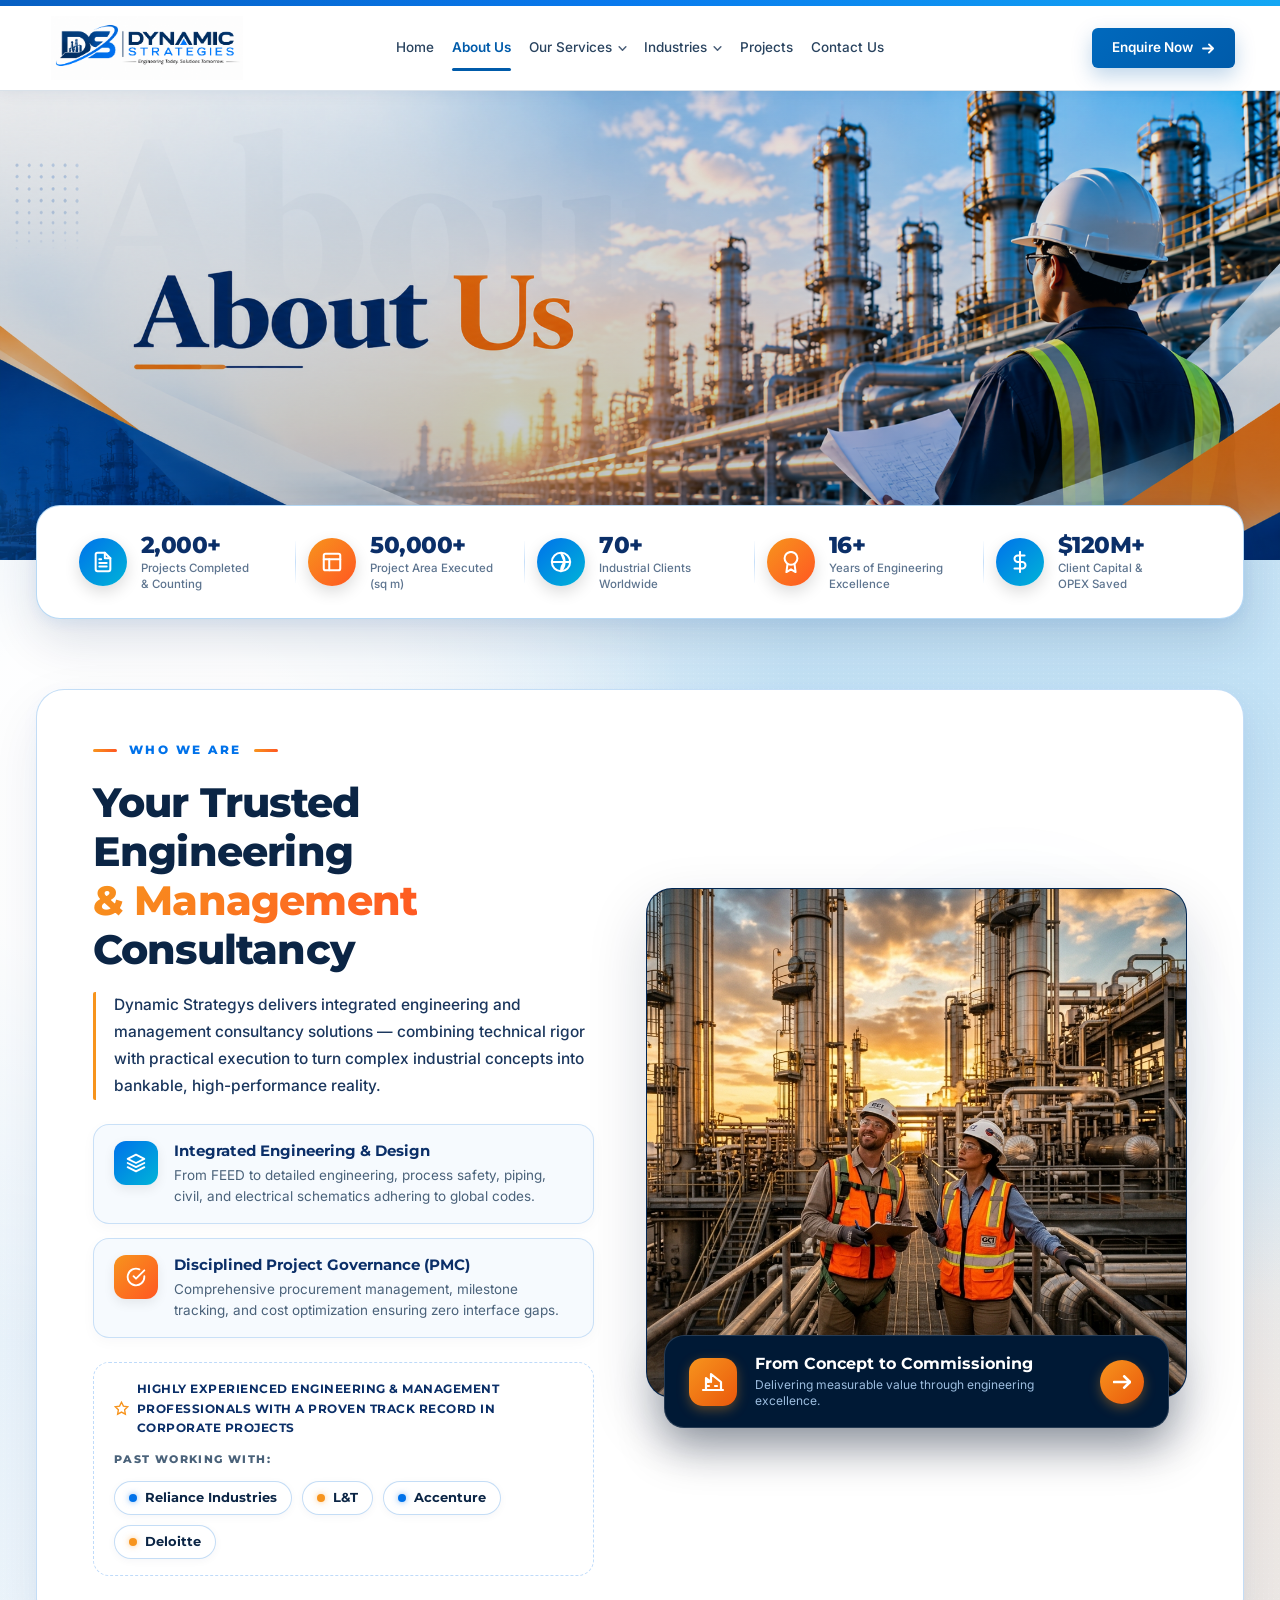
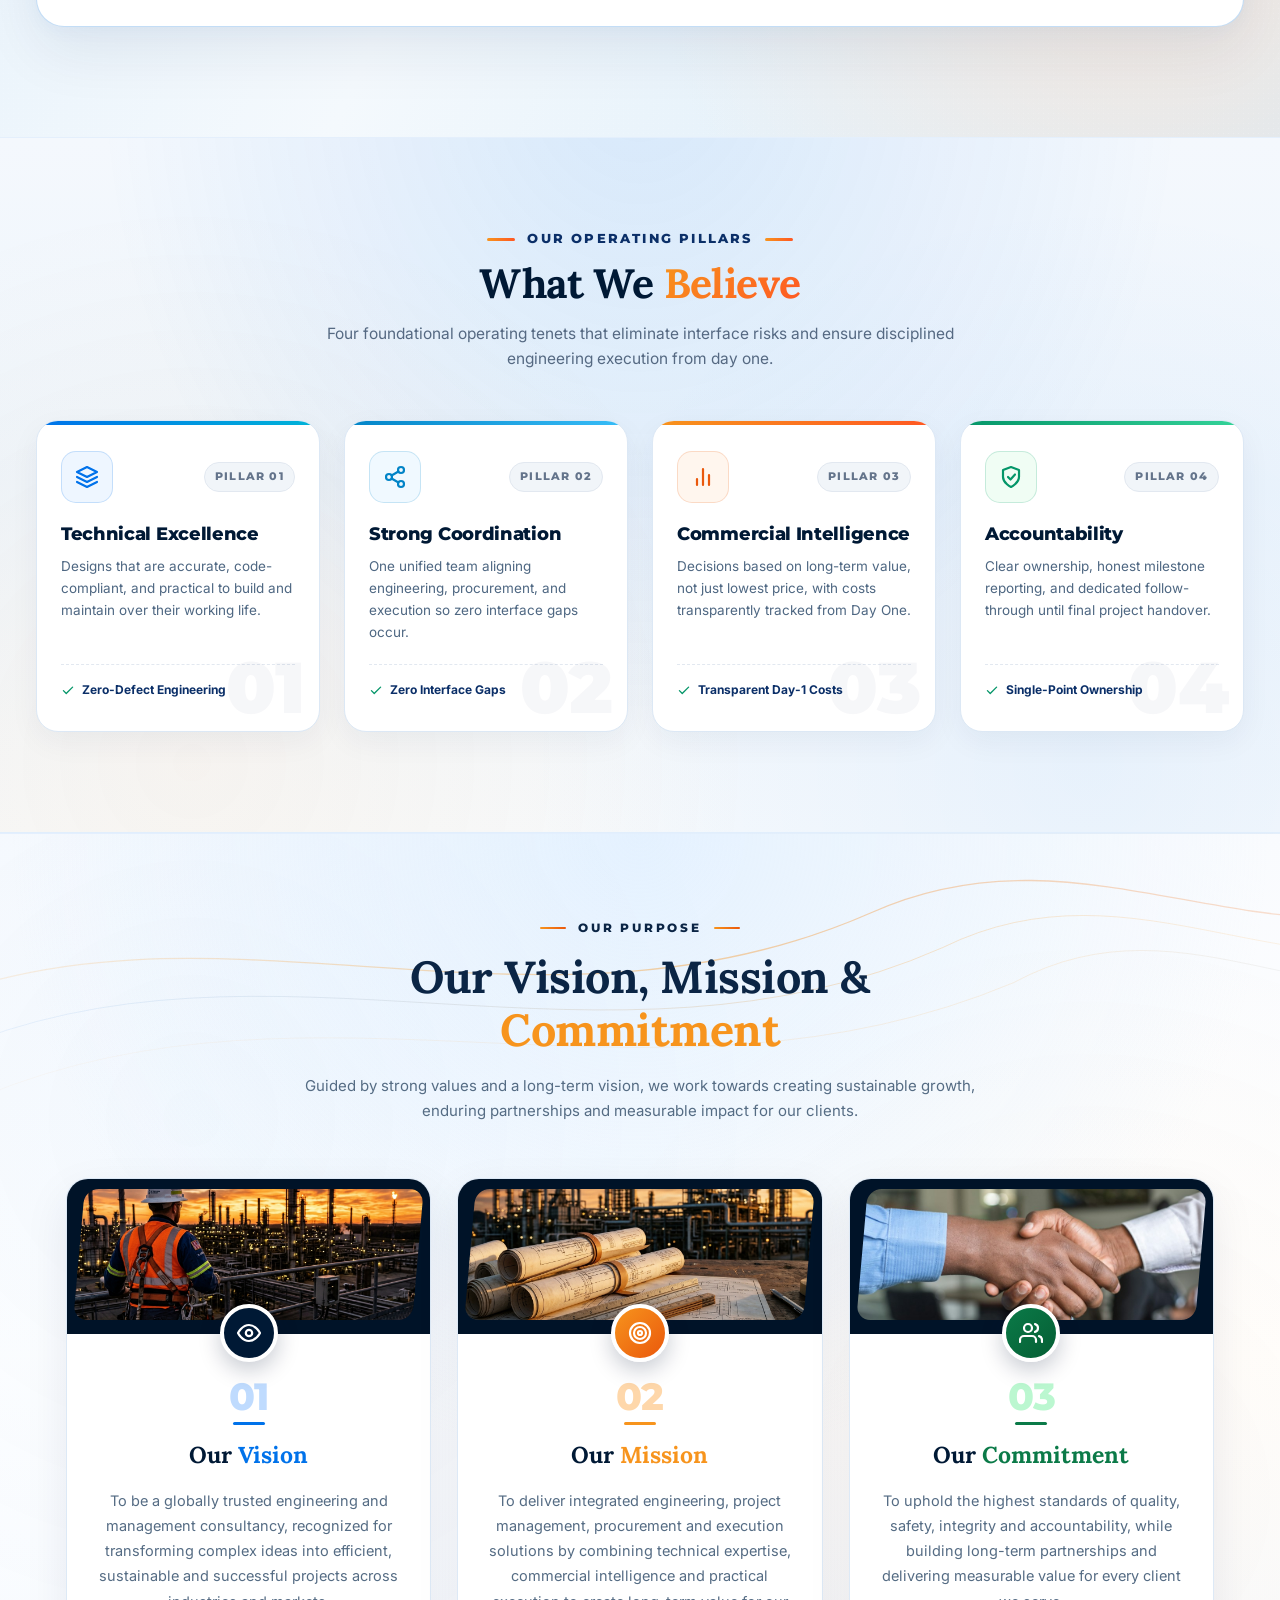
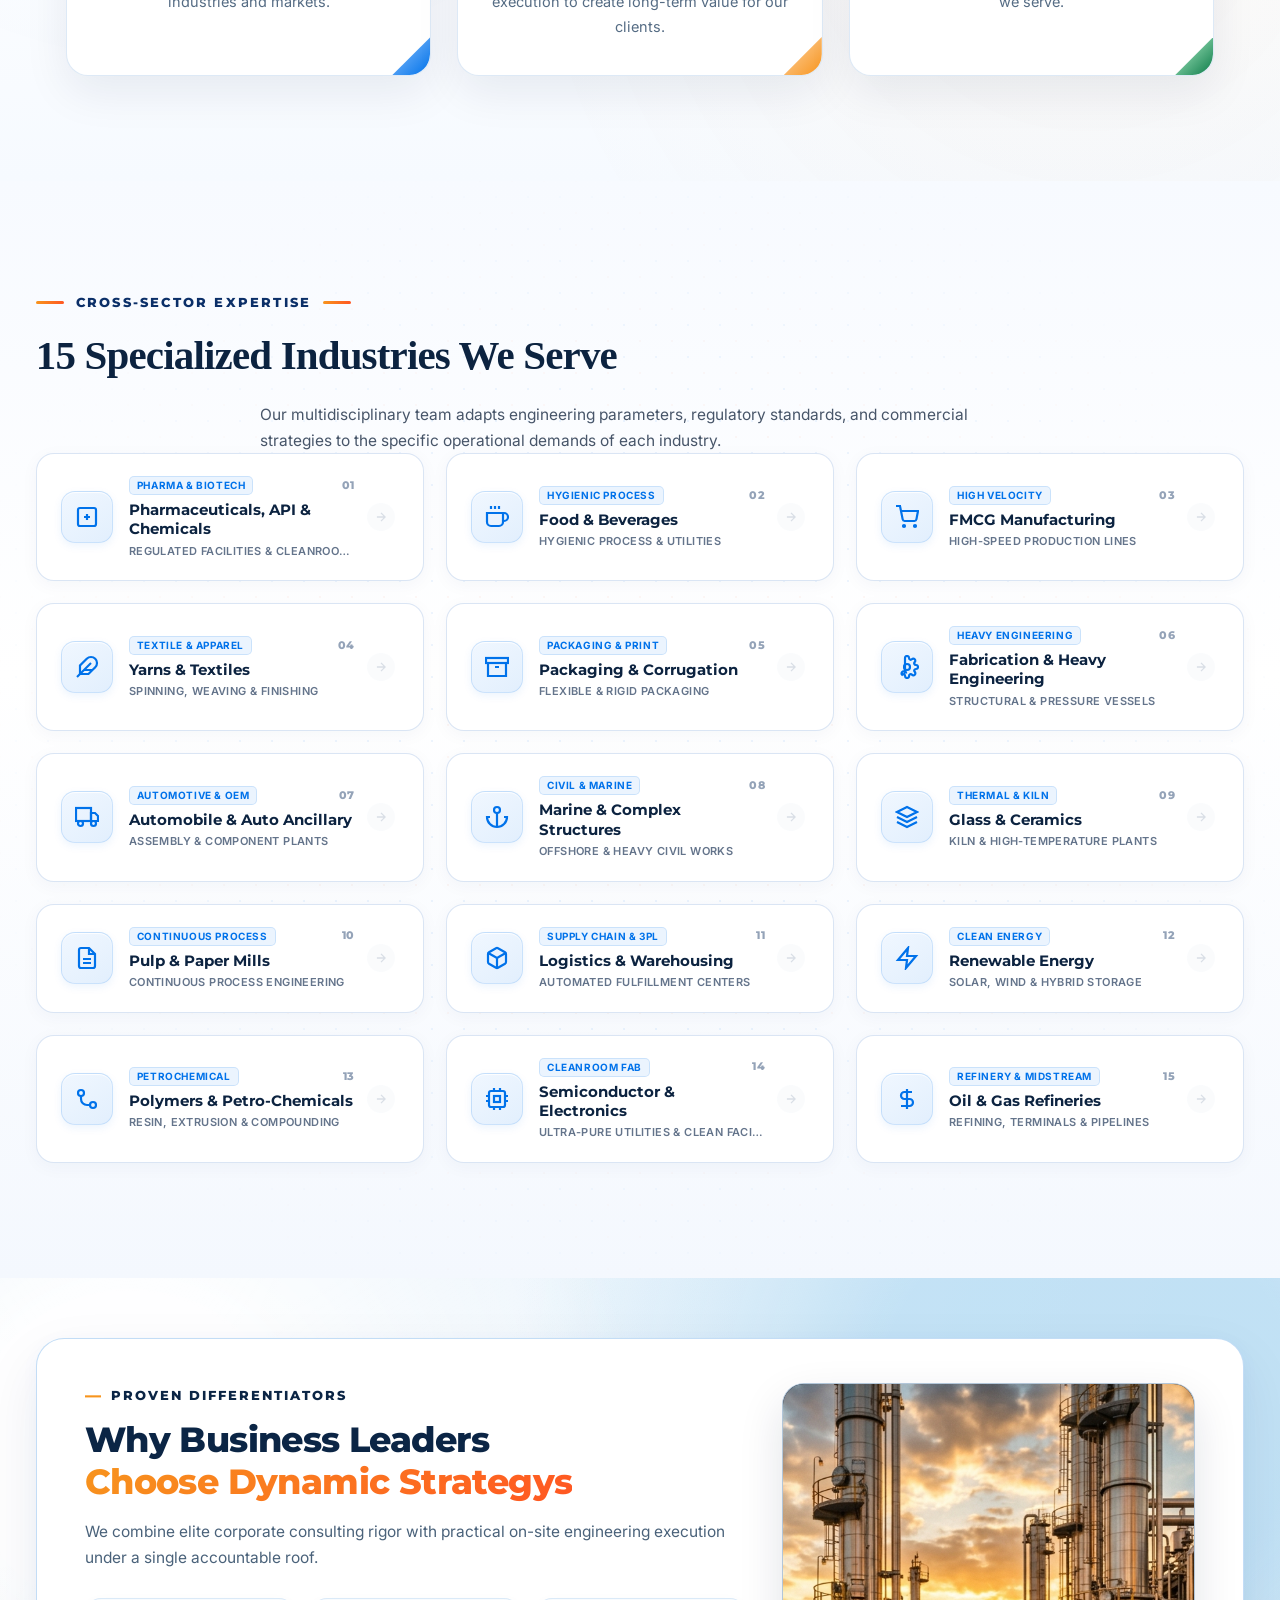
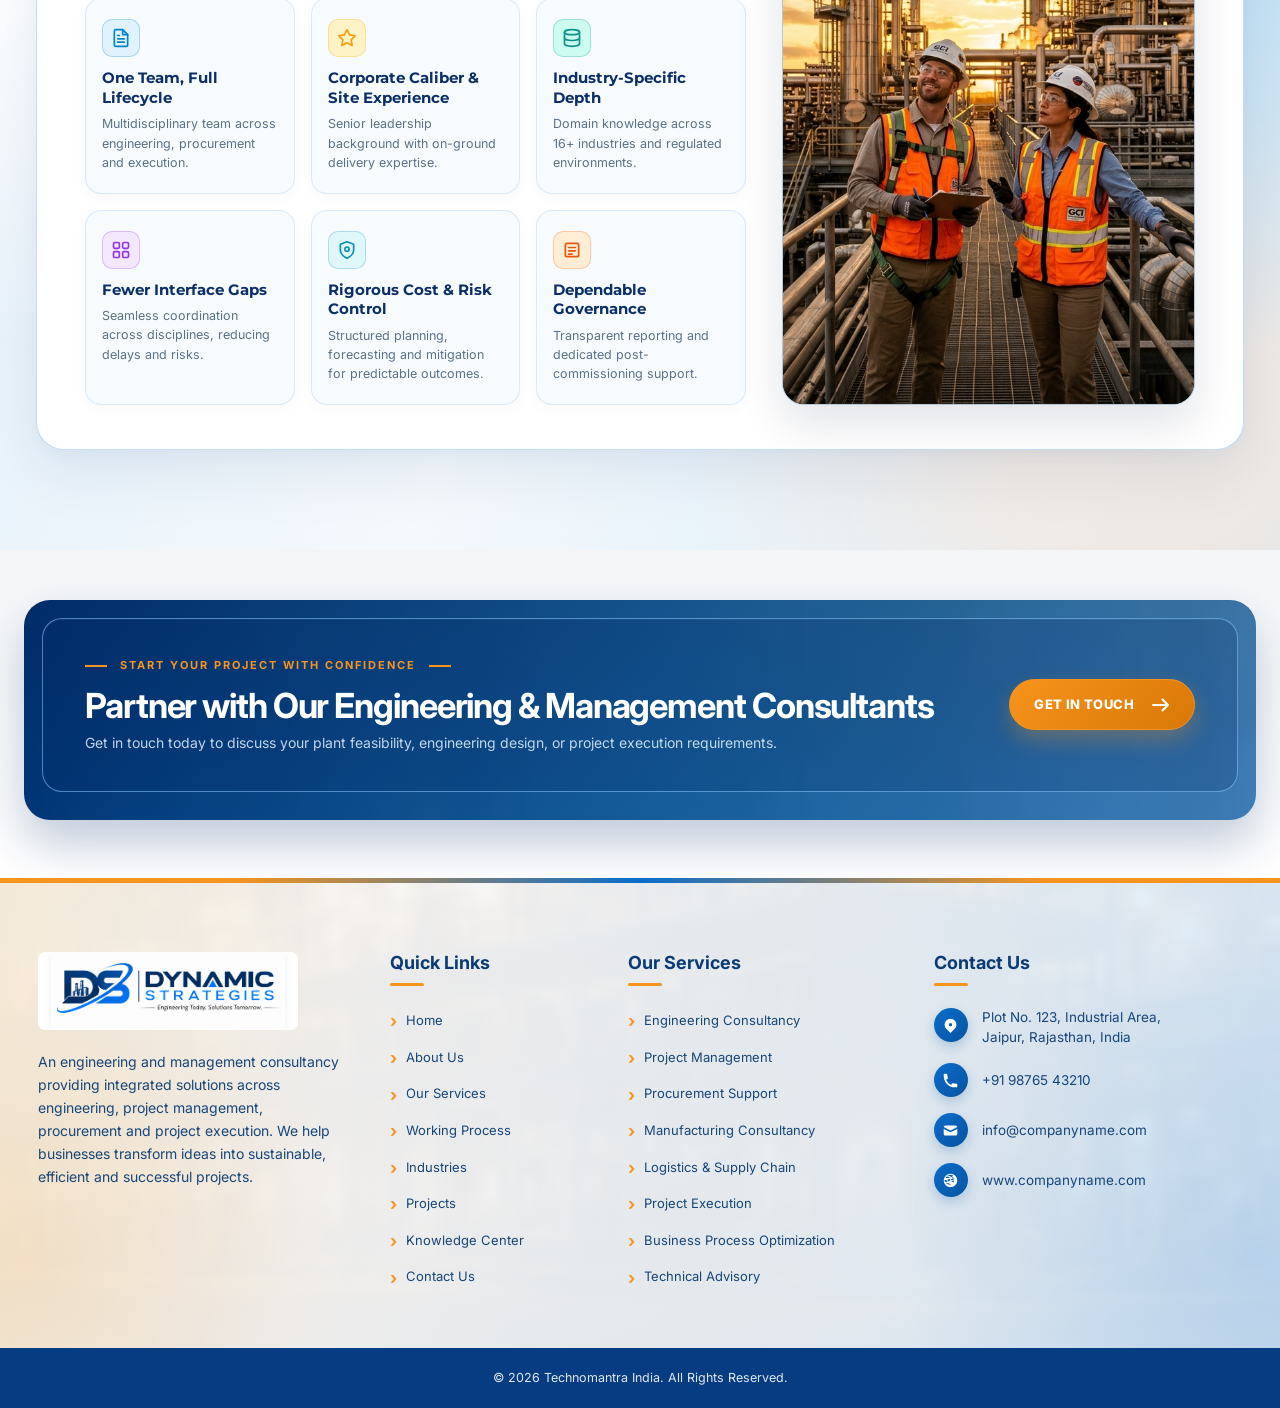
==== commit ba839232: "website" ====
--- a/pages/about.html
+++ b/pages/about.html
@@ -258,8 +258,9 @@
               <div class="who-clients-strip">
                 <span class="who-clients-title">
                   <svg viewBox="0 0 24 24" fill="none" stroke="currentColor" stroke-width="2.2" aria-hidden="true"><path d="M12 2l3.09 6.26L22 9.27l-5 4.87 1.18 6.88L12 17.77l-6.18 3.25L7 14.14 2 9.27l6.91-1.01L12 2z"/></svg>
-                  Delivering Complex Projects For Industry Leaders:
+                  Highly Experienced Engineering &amp; Management Professionals with a Proven Track Record in Corporate Projects
                 </span>
+                <span class="who-clients-subtitle">Past Working With:</span>
                 <div class="who-clients-tags">
                   <span class="who-client-tag">
                     <span class="tag-indicator blue"></span>Reliance Industries
@@ -902,7 +903,7 @@
               </div>
               
               <h2 class="ab-why-heading" id="why-title">
-                Why Industry Leaders<br />
+                Why Business Leaders<br />
                 <span class="text-orange">Choose Dynamic Strategys</span>
               </h2>
               
--- a/styles.css
+++ b/styles.css
@@ -8804,6 +8804,44 @@
   box-shadow: 0 7px 16px rgba(0, 91, 170, 0.22);
 }
 
+/* Reveal the supporting copy and action only when an industry card is hovered. */
+@media (hover: hover) and (pointer: fine) {
+  .industry-card .industry-desc,
+  .industry-card .industry-btn {
+    opacity: 0;
+    transform: translateY(10px);
+    transition: opacity 0.28s ease, transform 0.28s ease, max-height 0.28s ease, margin 0.28s ease;
+  }
+
+  .industry-card .industry-desc {
+    max-height: 0;
+    overflow: hidden;
+    margin-bottom: 0;
+  }
+
+  .industry-card:hover .industry-desc,
+  .industry-card:focus-within .industry-desc {
+    max-height: 90px;
+    margin-bottom: 14px;
+    opacity: 1;
+    transform: translateY(0);
+  }
+
+  .industry-card:hover .industry-btn,
+  .industry-card:focus-within .industry-btn {
+    opacity: 1;
+    transform: translateY(0);
+  }
+}
+
+@media (hover: none), (pointer: coarse) {
+  .industry-card .industry-desc,
+  .industry-card .industry-btn {
+    opacity: 1;
+    transform: none;
+  }
+}
+
 /* Keep the Why Choose Us heading compact. */
 .why-choose-title {
   max-width: 900px !important;
@@ -9283,3 +9321,827 @@
     gap: 12px;
   }
 }
+
+/* Final industry-card treatment: clean split layout matching the reference cards. */
+.industry-card {
+  min-height: 252px;
+  border: 2px solid transparent !important;
+  border-radius: 24px;
+  background:
+    linear-gradient(#ffffff, #ffffff) padding-box,
+    linear-gradient(135deg, #0868bd 0%, #0868bd 56%, #f7941d 100%) border-box !important;
+  box-shadow: 0 14px 30px rgba(0, 43, 103, 0.1) !important;
+}
+
+.industry-card:hover,
+.industry-card:focus-within {
+  transform: translateY(-5px);
+  box-shadow: 0 20px 38px rgba(0, 43, 103, 0.16) !important;
+}
+
+.industry-card-content {
+  width: 54%;
+  padding: 26px 18px 22px 24px;
+}
+
+.industry-card-media {
+  top: 8px;
+  right: 8px;
+  bottom: 8px;
+  width: 44%;
+  border: 1px solid rgba(190, 216, 233, 0.95);
+  border-radius: 18px;
+  box-shadow: -8px 0 18px rgba(32, 93, 132, 0.06);
+}
+
+/* Keep the default card minimal; reveal the supporting copy on hover. */
+@media (hover: hover) and (pointer: fine) {
+  .industry-card .industry-desc {
+    position: absolute;
+    right: 18px;
+    bottom: 58px;
+    left: 24px;
+    width: auto;
+    max-height: none;
+    margin: 0;
+    padding: 8px 10px;
+    border-radius: 8px;
+    background: rgba(255, 255, 255, 0.94);
+    box-shadow: 0 5px 14px rgba(0, 43, 103, 0.08);
+    opacity: 0;
+    visibility: hidden;
+    transform: translateY(8px);
+    transition: opacity 0.25s ease, visibility 0.25s ease, transform 0.25s ease;
+  }
+
+  .industry-card .industry-btn {
+    position: absolute;
+    left: 24px;
+    bottom: 20px;
+    opacity: 0;
+    visibility: hidden;
+    transform: translateY(8px);
+    transition: opacity 0.25s ease, visibility 0.25s ease, transform 0.25s ease;
+  }
+
+  .industry-card:hover .industry-desc,
+  .industry-card:focus-within .industry-desc,
+  .industry-card:hover .industry-btn,
+  .industry-card:focus-within .industry-btn {
+    opacity: 1;
+    visibility: visible;
+    transform: translateY(0);
+  }
+}
+
+@media (hover: none), (pointer: coarse) {
+  .industry-card .industry-desc,
+  .industry-card .industry-btn {
+    opacity: 1;
+    visibility: visible;
+    transform: none;
+  }
+}
+
+@media (max-width: 768px) {
+  .industry-card {
+    min-height: 230px;
+  }
+
+  .industry-card-content {
+    width: 58%;
+    padding: 20px 16px 18px 20px;
+  }
+
+  .industry-card-media {
+    width: 48%;
+  }
+
+  .industry-card .industry-desc {
+    left: 20px;
+    right: 16px;
+  }
+
+  .industry-card .industry-btn {
+    left: 20px;
+    bottom: 17px;
+  }
+}
+
+@media (max-width: 480px) {
+  .industry-card-content {
+    width: 62%;
+    padding: 16px 12px 16px 16px;
+  }
+
+  .industry-card-media {
+    width: 44%;
+  }
+
+  .industry-card .industry-desc {
+    left: 16px;
+    right: 12px;
+    font-size: 11.5px;
+  }
+
+  .industry-card .industry-btn {
+    left: 16px;
+    bottom: 15px;
+  }
+}
+
+/* Industry cards: service-card layout with the image on top. */
+.industry-card {
+  display: flex;
+  flex-direction: column;
+  min-height: 328px;
+  overflow: visible;
+  border-radius: 20px;
+  background: #ffffff !important;
+  border: 1px solid #b9d8f2 !important;
+  box-shadow: 0 14px 30px rgba(0, 43, 103, 0.12) !important;
+}
+
+.industry-card::before {
+  display: none;
+}
+
+.industry-card-media {
+  position: relative;
+  inset: auto !important;
+  order: 1;
+  width: 100% !important;
+  height: 178px;
+  flex: 0 0 178px;
+  overflow: hidden;
+  border: 0 !important;
+  border-radius: 19px 19px 0 0;
+  box-shadow: none;
+}
+
+.industry-card-media img {
+  width: 100%;
+  height: 100%;
+  object-fit: cover;
+  object-position: center;
+  transition: transform 0.45s ease;
+}
+
+.industry-card:hover .industry-card-media img {
+  transform: scale(1.04);
+}
+
+.industry-card-content {
+  position: relative;
+  z-index: 2;
+  order: 2;
+  display: flex;
+  flex: 1;
+  flex-direction: column;
+  width: 100% !important;
+  min-height: 149px;
+  box-sizing: border-box;
+  padding: 18px 22px 18px 76px;
+  border-radius: 0 0 19px 19px;
+  background: #ffffff;
+}
+
+.industry-card-top {
+  display: flex;
+  flex-direction: column;
+}
+
+.industry-card .industry-badge {
+  position: absolute;
+  top: -31px;
+  left: 20px;
+  z-index: 3;
+  width: 46px;
+  height: 46px;
+  margin: 0;
+  border: 3px solid #ffffff;
+  border-radius: 12px;
+  background: linear-gradient(145deg, #1195f2, #0868cf);
+  color: #ffffff;
+  box-shadow: 0 7px 15px rgba(0, 74, 150, 0.25);
+}
+
+.industry-card .industry-name {
+  margin: 0 0 7px;
+  color: #092f63 !important;
+  font-family: Georgia, "Times New Roman", serif;
+  font-size: 19px;
+  line-height: 1.18;
+}
+
+.industry-card .industry-desc {
+  position: static;
+  width: auto;
+  max-height: none;
+  margin: 0 0 14px;
+  padding: 0;
+  overflow: visible;
+  background: transparent;
+  box-shadow: none;
+  color: #5b7392 !important;
+  font-size: 13px;
+  line-height: 1.4;
+  opacity: 1;
+  visibility: visible;
+  transform: none;
+}
+
+.industry-card .industry-btn {
+  position: static;
+  align-self: flex-start;
+  margin-top: auto;
+  padding: 8px 15px;
+  border: 1px solid #b8d8f4;
+  border-radius: 7px;
+  background: #eef7ff !important;
+  color: #006bc5 !important;
+  box-shadow: none !important;
+  font-size: 11px;
+  font-weight: 800;
+  letter-spacing: 0.8px;
+  text-transform: uppercase;
+  opacity: 1;
+  visibility: visible;
+  transform: none;
+}
+
+.industry-card .industry-btn:hover {
+  background: #dceeff !important;
+  border-color: #76b8ed;
+  color: #00539d !important;
+}
+
+@media (max-width: 768px) {
+  .industry-card {
+    min-height: 315px;
+  }
+
+  .industry-card-media {
+    height: 165px;
+    flex-basis: 165px;
+  }
+
+  .industry-card-content {
+    min-height: 140px;
+    padding: 18px 18px 17px 68px;
+  }
+
+  .industry-card .industry-badge {
+    left: 16px;
+  }
+}
+
+@media (max-width: 480px) {
+  .industry-card-media {
+    height: 155px;
+    flex-basis: 155px;
+  }
+
+  .industry-card-content {
+    padding-left: 62px;
+  }
+
+  .industry-card .industry-name {
+    font-size: 17px;
+  }
+}
+
+/* CTA banner: align the colors with the site's blue and orange brand palette. */
+.cta-section {
+  background: linear-gradient(180deg, #f3f5f7 0%, #ffffff 100%) !important;
+}
+
+.cta-panel {
+  background:
+    linear-gradient(135deg, rgba(0, 43, 103, 0.98) 0%, rgba(0, 91, 170, 0.97) 62%, rgba(8, 120, 232, 0.94) 100%),
+    url("assets/refinery-pure.png") center / cover no-repeat !important;
+  box-shadow: 0 24px 48px rgba(0, 43, 103, 0.24) !important;
+}
+
+.cta-panel::before {
+  background: linear-gradient(90deg, transparent 0%, rgba(247, 148, 29, 0.08) 52%, rgba(247, 148, 29, 0.22) 100%) !important;
+}
+
+.cta-panel-inner {
+  border-color: rgba(139, 204, 255, 0.55) !important;
+  background: rgba(0, 43, 103, 0.22) !important;
+}
+
+.cta-eyebrow {
+  color: #f7941d !important;
+  background: transparent !important;
+}
+
+.cta-eyebrow span {
+  background-color: #f7941d !important;
+}
+
+.cta-button {
+  border-color: #f7941d !important;
+  background: linear-gradient(135deg, #f7941d, #d97706) !important;
+  color: #ffffff !important;
+  box-shadow: 0 10px 22px rgba(247, 148, 29, 0.3) !important;
+}
+
+.cta-button:hover {
+  color: #ffffff !important;
+  box-shadow: 0 14px 28px rgba(247, 148, 29, 0.42) !important;
+}
+
+/* Visible previous/next controls for the testimonial carousel. */
+.testimonials-viewport {
+  position: relative;
+}
+
+.testimonial-arrow {
+  display: grid !important;
+  visibility: visible !important;
+  opacity: 1 !important;
+  width: 48px;
+  height: 48px;
+  border: 2px solid #0878e8;
+  background: #ffffff;
+  color: #0878e8;
+  font-size: 34px;
+  font-weight: 400;
+  line-height: 1;
+  box-shadow: 0 8px 18px rgba(0, 91, 170, 0.22);
+}
+
+.testimonial-arrow:hover {
+  background: #0878e8;
+  border-color: #0878e8;
+  color: #ffffff;
+  transform: translateY(-50%) scale(1.06);
+}
+
+.testimonial-arrow-prev { left: 0; }
+.testimonial-arrow-next { right: 0; }
+
+@media (max-width: 680px) {
+  .testimonials-viewport {
+    padding-left: 32px;
+    padding-right: 32px;
+  }
+
+  .testimonial-arrow {
+    width: 42px;
+    height: 42px;
+    font-size: 30px;
+  }
+
+  .testimonial-arrow-prev { left: -1px; }
+  .testimonial-arrow-next { right: -1px; }
+}
+
+/* Manual controls for the valued-client logo rail. */
+.client-logo-carousel {
+  position: relative;
+  margin-top: 58px;
+  padding: 0 56px;
+}
+
+.client-logo-carousel .client-logo-row {
+  margin-top: 0 !important;
+}
+
+.client-logo-arrow {
+  position: absolute;
+  top: 50%;
+  z-index: 5;
+  display: grid;
+  width: 44px;
+  height: 44px;
+  place-items: center;
+  padding: 0;
+  border: 2px solid #0878e8;
+  border-radius: 50%;
+  background: #ffffff;
+  color: #0878e8;
+  font-family: Arial, sans-serif;
+  font-size: 31px;
+  line-height: 1;
+  cursor: pointer;
+  transform: translateY(-50%);
+  box-shadow: 0 8px 18px rgba(0, 91, 170, 0.2);
+  transition: background 0.2s ease, color 0.2s ease, transform 0.2s ease;
+}
+
+.client-logo-arrow:hover {
+  background: #0878e8;
+  color: #ffffff;
+  transform: translateY(-50%) scale(1.06);
+}
+
+.client-logo-arrow-prev { left: 0; }
+.client-logo-arrow-next { right: 0; }
+
+@media (max-width: 680px) {
+  .client-logo-carousel {
+    margin-top: 38px;
+    padding: 0 48px;
+  }
+
+  .client-logo-arrow {
+    width: 40px;
+    height: 40px;
+    font-size: 28px;
+  }
+}
+
+@media (min-width: 681px) {
+  .testimonials-viewport {
+    overflow: hidden !important;
+    padding: 0 58px !important;
+    box-sizing: border-box;
+  }
+
+  .testimonials-track {
+    overflow: visible;
+  }
+
+  .testimonial-arrow-prev {
+    left: 6px !important;
+  }
+
+  .testimonial-arrow-next {
+    right: 6px !important;
+  }
+}
+
+/* Make the Why Choose Us refinery background slightly clearer. */
+.why-choose-section {
+  background:
+    linear-gradient(90deg, rgba(239, 248, 255, .82) 0%, rgba(246, 251, 255, .87) 54%, rgba(232, 244, 255, .88) 100%),
+    #eef7ff !important;
+}
+
+.why-choose-section::before {
+  opacity: .34 !important;
+  background:
+    linear-gradient(90deg, rgba(245, 251, 255, .05), rgba(232, 244, 255, .55)),
+    url("assets/why-choose-refinery.png") left center / cover no-repeat !important;
+}
+
+/* Interactive services showcase: hover a service name to change the content and image. */
+.services-grid {
+  display: none !important;
+}
+
+.services-showcase {
+  position: relative;
+  min-height: 570px;
+  margin-top: 52px;
+  overflow: hidden;
+  border-radius: 28px;
+  background: #071d35;
+  isolation: isolate;
+  box-shadow: 0 24px 52px rgba(0, 34, 76, 0.2);
+}
+
+.services-showcase-media,
+.services-showcase-image,
+.services-showcase-overlay {
+  position: absolute;
+  inset: 0;
+  width: 100%;
+  height: 100%;
+}
+
+.services-showcase-media { z-index: -2; }
+
+.services-showcase-image {
+  object-fit: cover;
+  object-position: center;
+  filter: saturate(1.05) contrast(1.05);
+  transform: scale(1.02);
+  transition: opacity 0.25s ease, transform 0.6s ease, filter 0.35s ease;
+}
+
+.services-showcase-image.is-changing { opacity: 0.2; transform: scale(1.06); }
+
+.services-showcase-overlay {
+  z-index: 1;
+  background:
+    linear-gradient(90deg, rgba(3, 17, 33, 0.92) 0%, rgba(3, 17, 33, 0.76) 42%, rgba(3, 17, 33, 0.3) 100%),
+    linear-gradient(180deg, rgba(3, 17, 33, 0.14), rgba(3, 17, 33, 0.7));
+}
+
+.services-showcase-copy {
+  position: absolute;
+  top: 50%;
+  left: 8%;
+  z-index: 2;
+  width: min(48%, 610px);
+  color: #ffffff;
+  transform: translateY(-50%);
+}
+
+.services-showcase-eyebrow {
+  display: flex;
+  align-items: center;
+  gap: 12px;
+  margin-bottom: 22px;
+  color: #f7941d;
+  font-size: 14px;
+  font-weight: 800;
+  letter-spacing: 2.6px;
+}
+
+.services-showcase-eyebrow span {
+  width: 24px;
+  height: 2px;
+  background: #f7941d;
+}
+
+.services-showcase-copy h3 {
+  max-width: 650px;
+  margin: 0 0 18px;
+  color: #ffffff;
+  font-family: Georgia, "Times New Roman", serif;
+  font-size: clamp(42px, 4.3vw, 70px);
+  line-height: 0.98;
+  letter-spacing: -1.6px;
+}
+
+.services-showcase-copy p {
+  max-width: 480px;
+  margin: 0 0 30px;
+  color: rgba(239, 247, 255, 0.9);
+  font-size: 16px;
+  line-height: 1.55;
+}
+
+.services-showcase-button {
+  display: inline-flex;
+  align-items: center;
+  gap: 12px;
+  padding: 11px 18px;
+  border: 1px solid rgba(255, 255, 255, 0.86);
+  border-radius: 999px;
+  color: #ffffff;
+  font-size: 13px;
+  font-weight: 800;
+  text-decoration: none;
+  transition: background 0.22s ease, border-color 0.22s ease, transform 0.22s ease;
+}
+
+.services-showcase-button svg { width: 18px; height: 14px; }
+.services-showcase-button:hover { background: #f7941d; border-color: #f7941d; transform: translateY(-2px); }
+
+.services-showcase-nav {
+  position: absolute;
+  top: 50%;
+  right: 7%;
+  z-index: 3;
+  display: flex;
+  width: min(34%, 420px);
+  max-height: 490px;
+  flex-direction: column;
+  gap: 2px;
+  padding: 12px 14px;
+  overflow-y: auto;
+  border: 1px solid rgba(197, 224, 246, 0.28);
+  border-radius: 18px;
+  background: rgba(2, 18, 38, 0.32);
+  box-shadow: 0 16px 32px rgba(0, 0, 0, 0.16);
+  backdrop-filter: blur(8px);
+  transform: translateY(-50%);
+  scrollbar-color: rgba(247, 148, 29, 0.8) rgba(255, 255, 255, 0.12);
+  scrollbar-width: thin;
+}
+
+.services-showcase-nav::-webkit-scrollbar { width: 5px; }
+.services-showcase-nav::-webkit-scrollbar-track { background: rgba(255, 255, 255, 0.08); border-radius: 9px; }
+.services-showcase-nav::-webkit-scrollbar-thumb { background: rgba(247, 148, 29, 0.8); border-radius: 9px; }
+
+.services-showcase-option {
+  display: flex;
+  align-items: center;
+  gap: 14px;
+  width: 100%;
+  min-height: 42px;
+  padding: 8px 8px;
+  border: 0;
+  border-bottom: 1px solid rgba(255, 255, 255, 0.38);
+  background: transparent;
+  color: rgba(255, 255, 255, 0.92);
+  font: inherit;
+  font-size: 16px;
+  text-align: left;
+  cursor: pointer;
+  transition: color 0.22s ease, padding 0.22s ease, background 0.22s ease;
+}
+
+.services-showcase-option:first-child { border-top: 1px solid rgba(255, 255, 255, 0.38); }
+.services-showcase-option:hover,
+.services-showcase-option:focus-visible,
+.services-showcase-option.is-active {
+  padding-left: 14px;
+  color: #ffffff;
+  outline: none;
+}
+
+.services-showcase-option.is-active {
+  border-radius: 6px;
+  background: rgba(255, 255, 255, 0.12);
+  box-shadow: inset 3px 0 #f7941d;
+}
+
+.services-showcase-number {
+  min-width: 28px;
+  color: #f7941d;
+  font-size: 12px;
+  font-weight: 800;
+  letter-spacing: 1px;
+}
+
+@media (max-width: 860px) {
+  .services-showcase {
+    min-height: 720px;
+  }
+
+  .services-showcase-copy {
+    top: 12%;
+    left: 8%;
+    width: 84%;
+    transform: none;
+  }
+
+  .services-showcase-nav {
+    top: auto;
+    right: 8%;
+    bottom: 7%;
+    width: 84%;
+    max-height: 390px;
+    transform: none;
+  }
+
+  .services-showcase-option { padding: 11px 0; font-size: 14px; }
+}
+
+@media (max-width: 520px) {
+  .services-showcase {
+    min-height: 760px;
+    margin-top: 34px;
+    border-radius: 20px;
+  }
+
+  .services-showcase-copy { top: 9%; left: 8%; width: 84%; }
+  .services-showcase-copy h3 { font-size: 39px; }
+  .services-showcase-copy p { font-size: 14px; }
+  .services-showcase-nav { bottom: 5%; }
+}
+
+/* Refined services presentation */
+.services-showcase {
+  min-height: 590px;
+  border: 1px solid rgba(255, 255, 255, 0.28);
+  border-radius: 30px;
+  box-shadow: 0 28px 58px rgba(0, 35, 71, 0.2);
+}
+
+.services-showcase-overlay {
+  background:
+    linear-gradient(90deg, rgba(3, 20, 39, 0.94) 0%, rgba(3, 20, 39, 0.78) 38%, rgba(3, 20, 39, 0.36) 72%, rgba(3, 20, 39, 0.2) 100%),
+    linear-gradient(180deg, rgba(3, 20, 39, 0.12), rgba(3, 20, 39, 0.7));
+}
+
+.services-showcase-copy {
+  left: 7.5%;
+  width: min(45%, 590px);
+}
+
+.services-showcase-eyebrow {
+  gap: 10px;
+  margin-bottom: 20px;
+  font-size: 13px;
+  letter-spacing: 3px;
+}
+
+.services-showcase-eyebrow span {
+  width: 27px;
+  height: 2px;
+  border-radius: 99px;
+}
+
+.services-showcase-copy h3 {
+  max-width: 570px;
+  margin-bottom: 20px;
+  font-size: clamp(42px, 4vw, 64px);
+  line-height: 0.99;
+  text-shadow: 0 5px 24px rgba(0, 0, 0, 0.22);
+}
+
+.services-showcase-copy p {
+  max-width: 445px;
+  margin-bottom: 28px;
+  color: rgba(244, 249, 255, 0.86);
+  font-size: 15px;
+}
+
+.services-showcase-button {
+  padding: 12px 19px;
+  border-color: rgba(255, 255, 255, 0.72);
+  background: rgba(255, 255, 255, 0.04);
+  box-shadow: 0 8px 20px rgba(0, 0, 0, 0.14);
+}
+
+.services-showcase-button:hover,
+.services-showcase-button:focus-visible {
+  color: #071d35;
+  background: #ffffff;
+  border-color: #ffffff;
+  outline: none;
+}
+
+.services-showcase-nav {
+  right: 6.5%;
+  width: min(32%, 390px);
+  max-height: 500px;
+  gap: 0;
+  padding: 0;
+  overflow-y: auto;
+  border: 0;
+  border-radius: 0;
+  background: transparent;
+  box-shadow: none;
+  backdrop-filter: none;
+}
+
+.services-showcase-option {
+  position: relative;
+  min-height: 44px;
+  padding: 11px 12px 11px 8px;
+  border-bottom: 1px solid rgba(255, 255, 255, 0.28);
+  color: rgba(255, 255, 255, 0.82);
+  font-size: 15px;
+  font-weight: 600;
+  letter-spacing: 0.05px;
+  transition: color 0.25s ease, padding 0.25s ease, background 0.25s ease, border-color 0.25s ease;
+}
+
+.services-showcase-option:first-child {
+  border-top: 1px solid rgba(255, 255, 255, 0.28);
+}
+
+.services-showcase-option:hover,
+.services-showcase-option:focus-visible,
+.services-showcase-option.is-active {
+  padding-left: 18px;
+  color: #ffffff;
+  background: linear-gradient(90deg, rgba(247, 148, 29, 0.18), rgba(255, 255, 255, 0.07));
+  border-top-color: rgba(247, 148, 29, 0.72);
+  border-bottom-color: rgba(247, 148, 29, 0.72);
+  outline: none;
+}
+
+.services-showcase-option.is-active::before {
+  position: absolute;
+  top: 7px;
+  bottom: 7px;
+  left: 0;
+  width: 3px;
+  border-radius: 99px;
+  background: #f7941d;
+  content: "";
+}
+
+.services-showcase-number {
+  min-width: 29px;
+  color: #f7941d;
+  font-size: 11px;
+  letter-spacing: 1.2px;
+}
+
+@media (max-width: 860px) {
+  .services-showcase {
+    min-height: 740px;
+  }
+
+  .services-showcase-copy {
+    left: 8%;
+    width: 84%;
+  }
+
+  .services-showcase-nav {
+    right: 8%;
+    width: 84%;
+    max-height: 390px;
+  }
+}
+
+@media (max-width: 520px) {
+  .services-showcase {
+    min-height: 790px;
+    border-radius: 22px;
+  }
+
+  .services-showcase-copy h3 { font-size: 39px; }
+  .services-showcase-nav { bottom: 4%; }
+}
--- a/pages/about-page.css
+++ b/pages/about-page.css
@@ -420,6 +420,16 @@
   gap: 10px;
 }
 
+.who-clients-subtitle {
+  margin-top: 2px;
+  color: #4a627a;
+  font-family: var(--font-brand, "Montserrat", sans-serif);
+  font-size: 11px;
+  font-weight: 800;
+  letter-spacing: 1.4px;
+  text-transform: uppercase;
+}
+
 .who-client-tag {
   display: inline-flex;
   align-items: center;
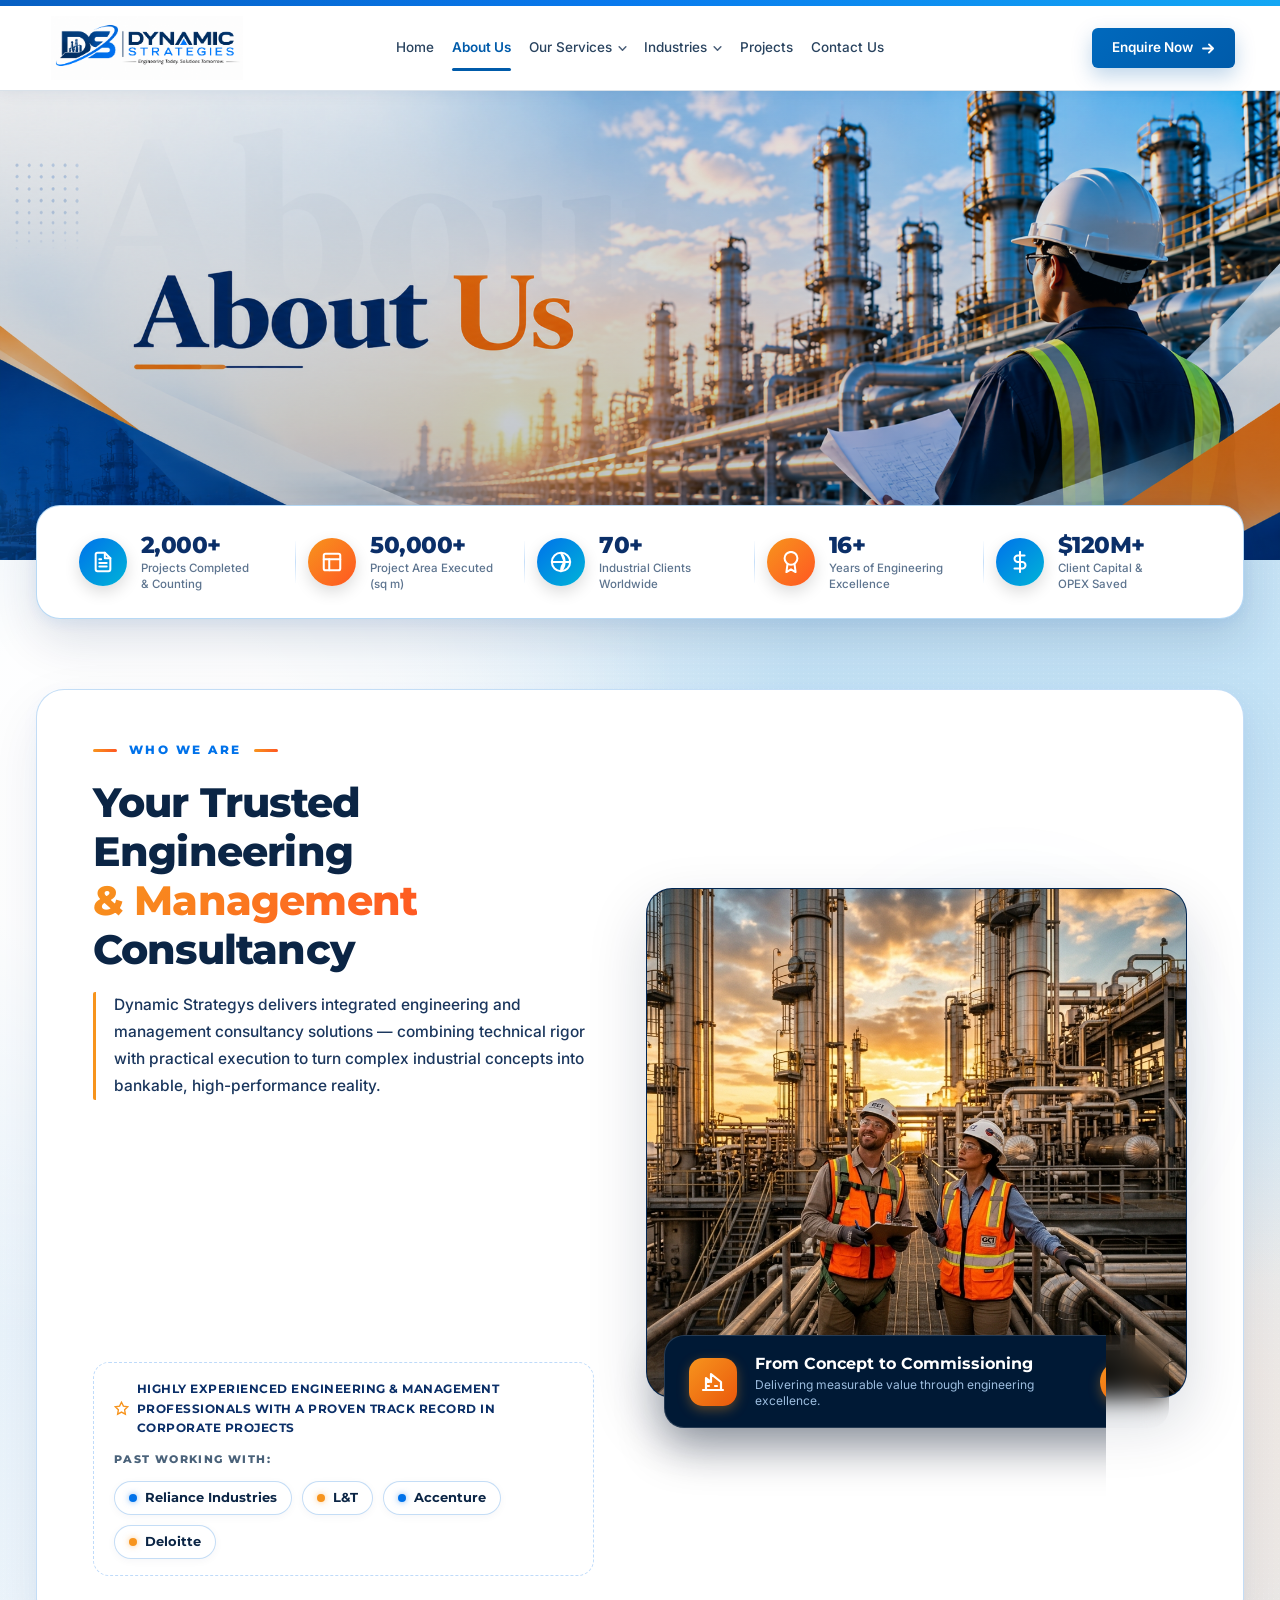
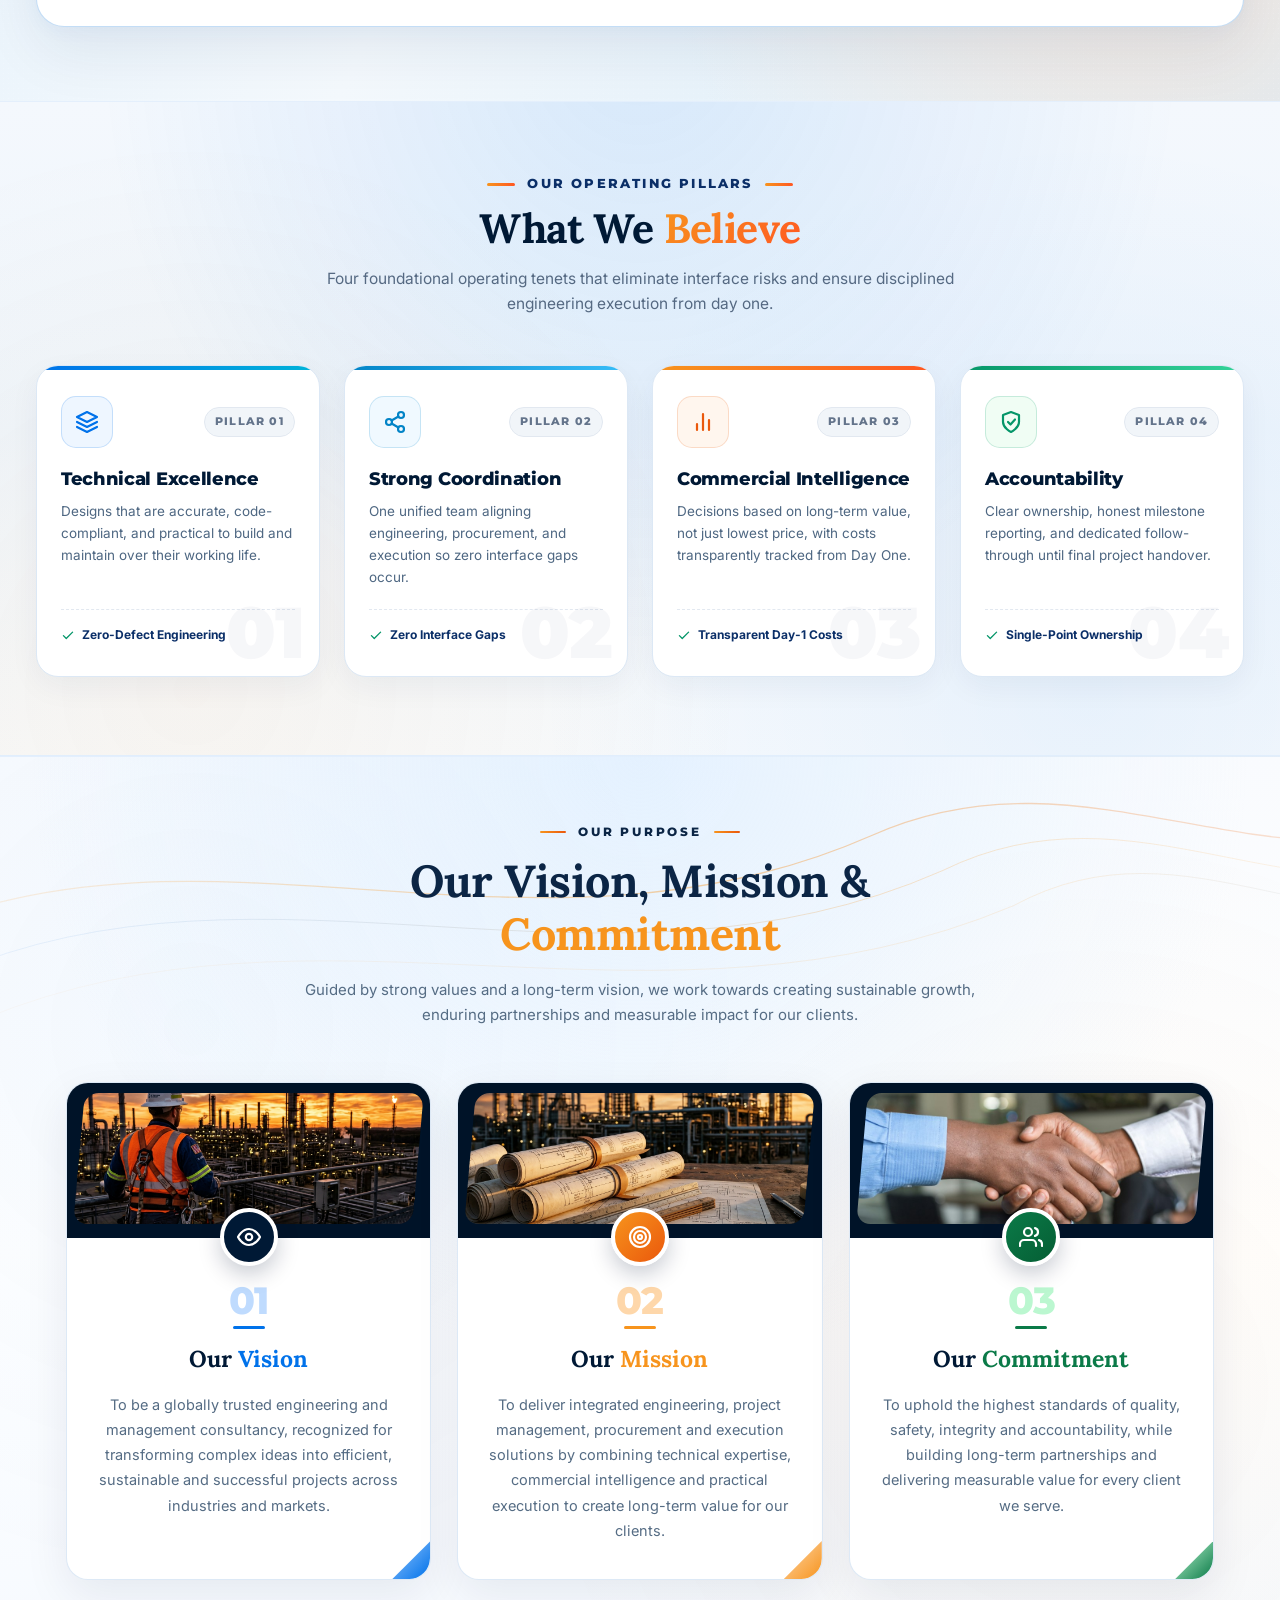
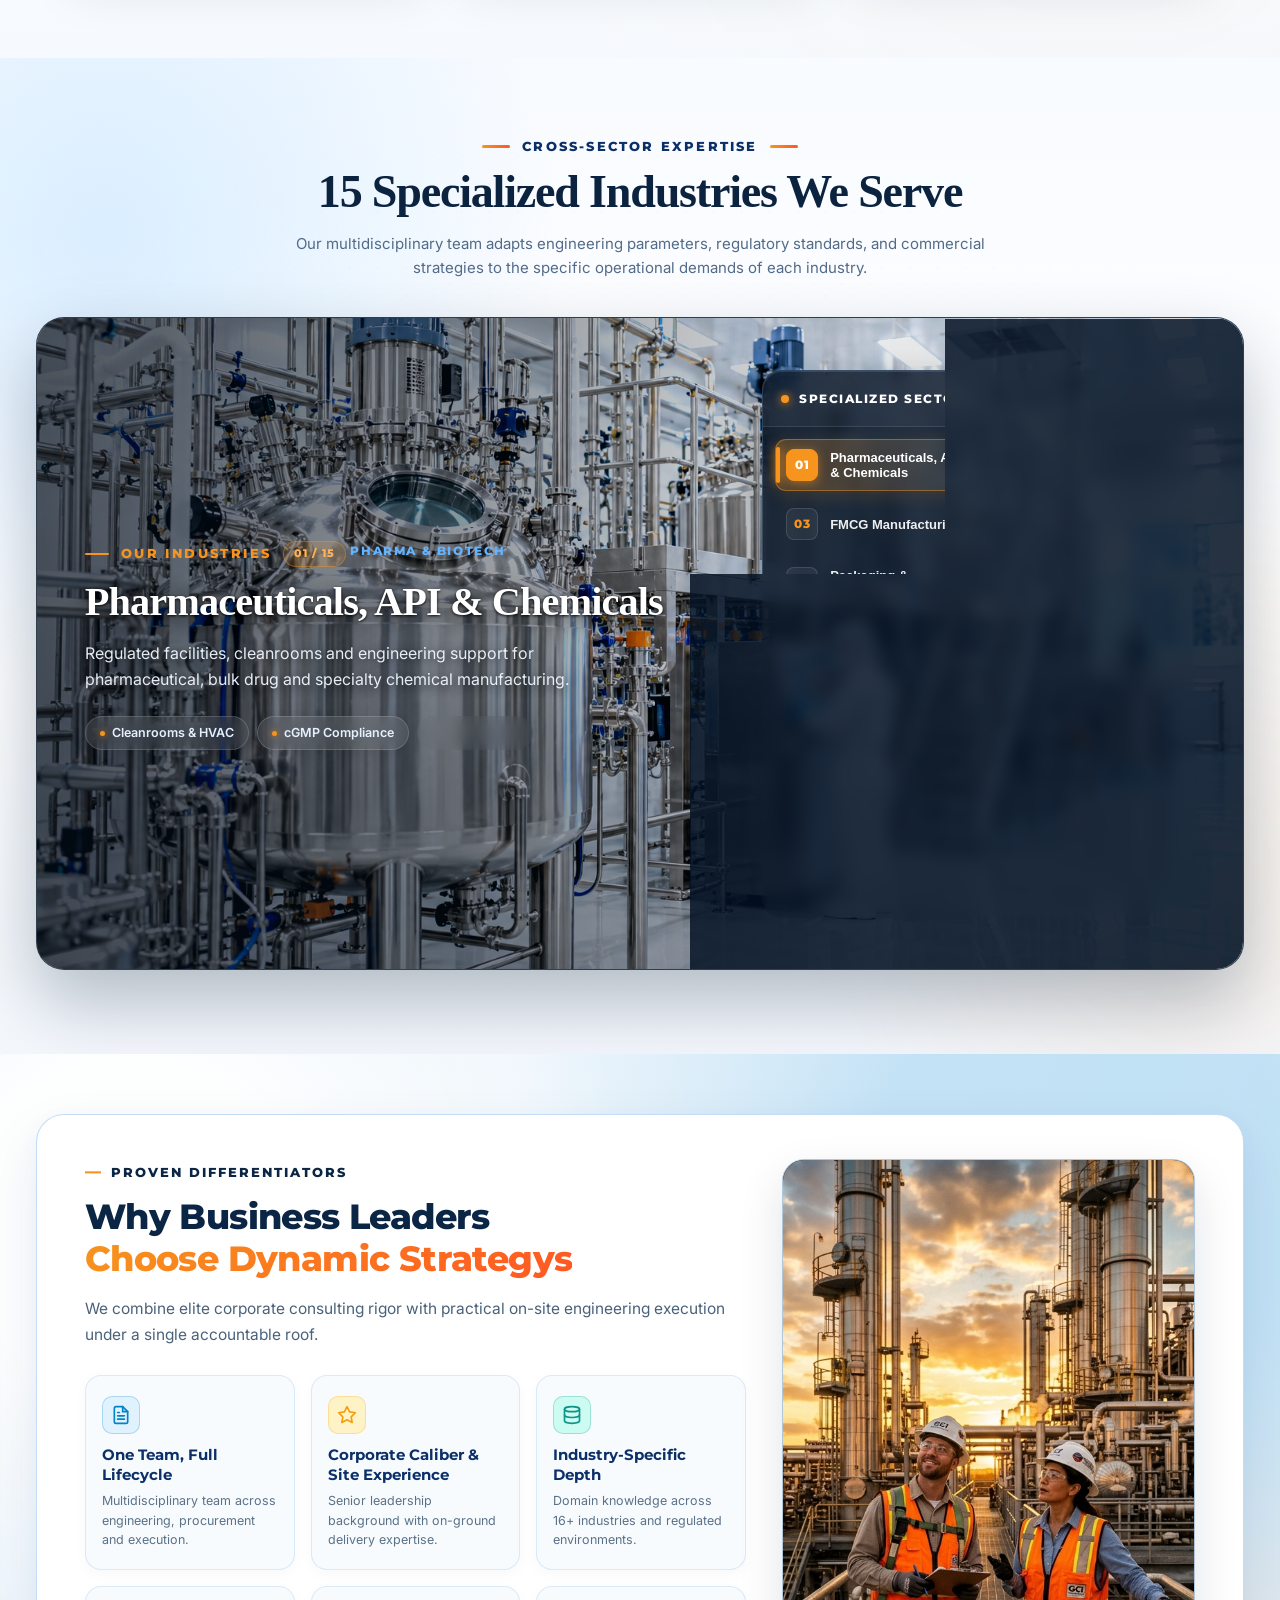
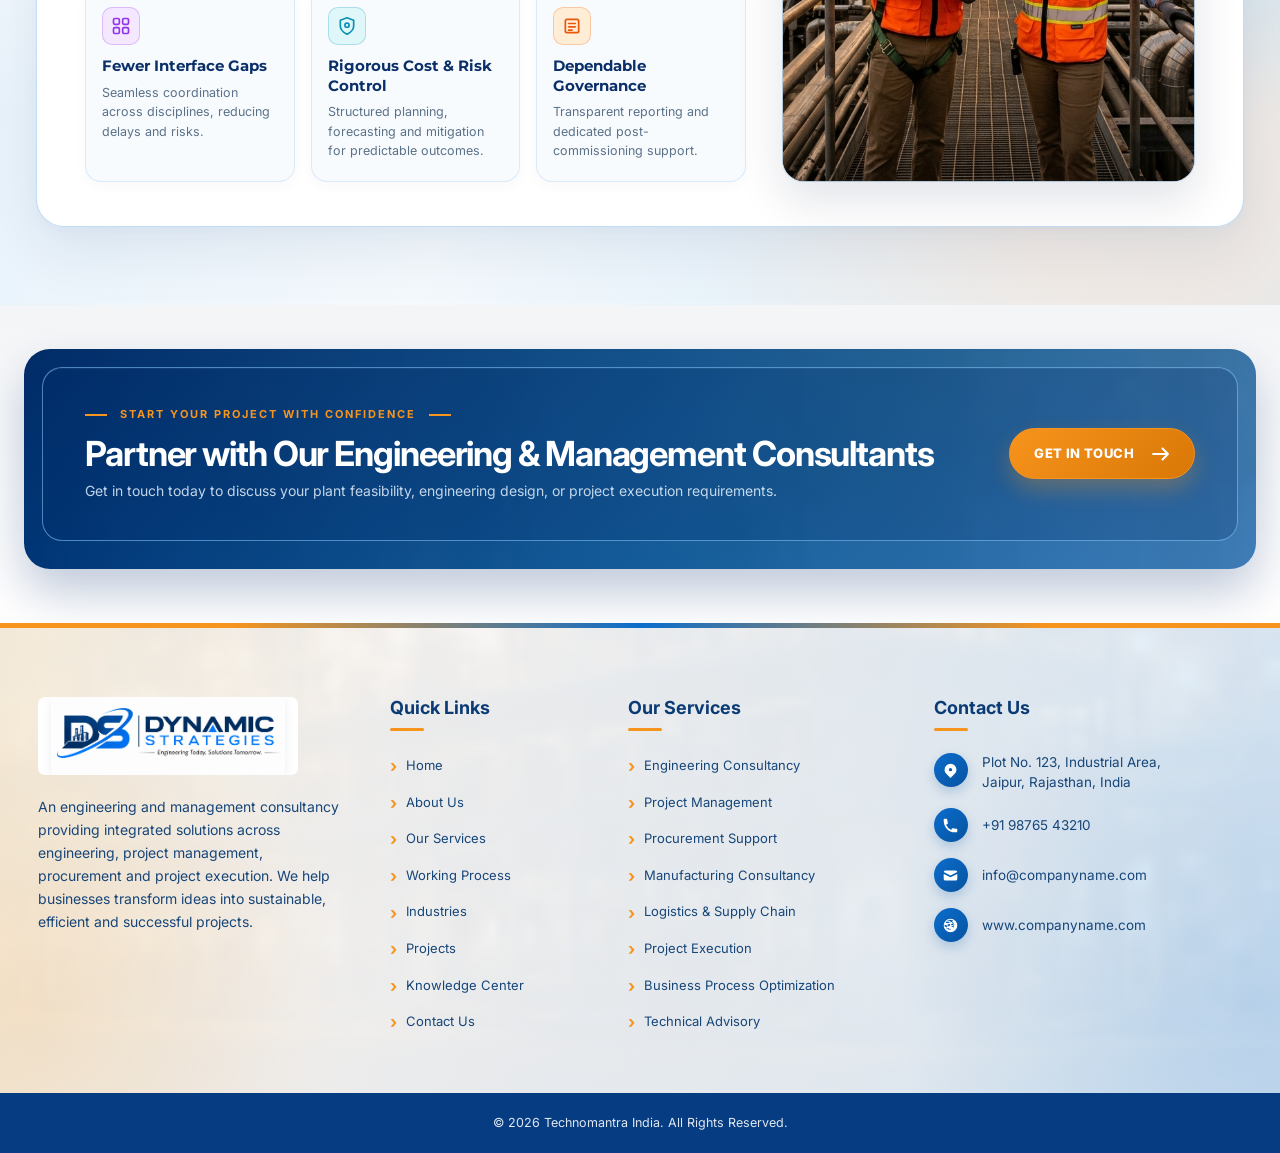
==== commit a3d33b41: "website" ====
--- a/pages/about.html
+++ b/pages/about.html
@@ -13,7 +13,7 @@
     href="https://fonts.googleapis.com/css2?family=Inter:wght@400;500;600;700;800&family=Lora:ital,wght@0,500;0,600;0,700;1,600&family=Montserrat:wght@500;600;700;800;900&display=swap"
     rel="stylesheet" />
   <link rel="stylesheet" href="../styles.css" />
-  <link rel="stylesheet" href="about-page.css?v=22.0" />
+  <link rel="stylesheet" href="about-page.css?v=27.0" />
 </head>
 
 <body class="about-page">
@@ -598,6 +598,201 @@
           </div>
           <h2 id="industries-title" class="ab-industries-heading">15 Specialized <span class="text-orange">Industries We Serve</span></h2>
           <p class="ab-industries-lead">Our multidisciplinary team adapts engineering parameters, regulatory standards, and commercial strategies to the specific operational demands of each industry.</p>
+
+          <!-- View Mode Switcher: Interactive Showcase vs Full Grid -->
+          <div class="ab-industries-view-controls" role="tablist" aria-label="Industries presentation modes">
+            <button type="button" class="ab-view-btn is-active" data-view-target="showcase" role="tab" aria-selected="true">
+              <svg viewBox="0 0 20 20" fill="currentColor" width="15" height="15" aria-hidden="true">
+                <path d="M4 3a2 2 0 00-2 2v10a2 2 0 002 2h12a2 2 0 002-2V5a2 2 0 00-2-2H4zm12 12H4V5h12v10z"/>
+              </svg>
+              <span>Interactive Showcase</span>
+            </button>
+            <button type="button" class="ab-view-btn" data-view-target="grid" role="tab" aria-selected="false">
+              <svg viewBox="0 0 20 20" fill="currentColor" width="15" height="15" aria-hidden="true">
+                <path d="M5 3a2 2 0 00-2 2v2a2 2 0 002 2h2a2 2 0 002-2V5a2 2 0 00-2-2H5zM5 11a2 2 0 00-2 2v2a2 2 0 002 2h2a2 2 0 002-2v-2a2 2 0 00-2-2H5zM11 5a2 2 0 012-2h2a2 2 0 012 2v2a2 2 0 01-2 2h-2a2 2 0 01-2-2V5zM11 13a2 2 0 012-2h2a2 2 0 012 2v2a2 2 0 01-2 2h-2a2 2 0 01-2-2v-2z"/>
+              </svg>
+              <span>View All 15 Sectors (Grid)</span>
+            </button>
+          </div>
+        </div>
+
+        <!-- Master Interactive Showcase -->
+        <div class="ab-industries-showcase" data-industries-showcase>
+          <div class="ab-industries-showcase-media" aria-hidden="true">
+            <img class="ab-industries-showcase-image" src="../assets/industries/01-pharmaceuticals-api-chemicals.png" alt="Pharmaceuticals, API &amp; Chemicals facility" />
+            <div class="ab-industries-showcase-overlay"></div>
+          </div>
+
+          <div class="ab-industries-showcase-copy">
+            <div class="ab-industries-showcase-eyebrow">
+              <span class="showcase-eyebrow-dash" aria-hidden="true"></span>
+              <span class="showcase-eyebrow-text">OUR INDUSTRIES</span>
+              <span class="showcase-counter-badge" data-industry-showcase-count>01 / 15</span>
+            </div>
+            <div class="ab-industries-showcase-subtag" data-industry-showcase-subtag>PHARMA &amp; BIOTECH</div>
+            <h3 data-industry-showcase-title>Pharmaceuticals, API &amp; Chemicals</h3>
+            <p data-industry-showcase-description>Regulated facilities, cleanrooms and engineering support for pharmaceutical, bulk drug and specialty chemical manufacturing.</p>
+            
+            <div class="ab-industries-showcase-chips" data-industry-showcase-chips>
+              <span class="showcase-chip">Cleanrooms &amp; HVAC</span>
+              <span class="showcase-chip">cGMP Compliance</span>
+              <span class="showcase-chip">API Facilities</span>
+            </div>
+
+          </div>
+
+          <!-- Glassmorphic Dashboard Navigation HUD -->
+          <div class="ab-industries-nav-card">
+            <div class="ab-nav-card-header">
+              <div class="nav-card-title-group">
+                <span class="nav-pulse-dot" aria-hidden="true"></span>
+                <strong>SPECIALIZED SECTORS</strong>
+              </div>
+              <span class="nav-count-pill" data-industry-nav-total>15 Sectors</span>
+            </div>
+
+            <nav class="ab-industries-showcase-nav" aria-label="Industries we serve">
+              <button class="ab-industry-showcase-option is-active" type="button" data-industry-key="pharma">
+                <span class="opt-num">01</span>
+                <span class="opt-text">
+                  <strong class="opt-title">Pharmaceuticals, API &amp; Chemicals</strong>
+                  <span class="opt-sub">Pharma &amp; Biotech</span>
+                </span>
+                <span class="opt-arrow" aria-hidden="true">→</span>
+              </button>
+
+              <button class="ab-industry-showcase-option" type="button" data-industry-key="food">
+                <span class="opt-num">02</span>
+                <span class="opt-text">
+                  <strong class="opt-title">Food &amp; Beverages</strong>
+                  <span class="opt-sub">Hygienic Process</span>
+                </span>
+                <span class="opt-arrow" aria-hidden="true">→</span>
+              </button>
+
+              <button class="ab-industry-showcase-option" type="button" data-industry-key="fmcg">
+                <span class="opt-num">03</span>
+                <span class="opt-text">
+                  <strong class="opt-title">FMCG Manufacturing</strong>
+                  <span class="opt-sub">High Velocity Lines</span>
+                </span>
+                <span class="opt-arrow" aria-hidden="true">→</span>
+              </button>
+
+              <button class="ab-industry-showcase-option" type="button" data-industry-key="textiles">
+                <span class="opt-num">04</span>
+                <span class="opt-text">
+                  <strong class="opt-title">Yarns &amp; Textiles</strong>
+                  <span class="opt-sub">Textile &amp; Apparel</span>
+                </span>
+                <span class="opt-arrow" aria-hidden="true">→</span>
+              </button>
+
+              <button class="ab-industry-showcase-option" type="button" data-industry-key="packaging">
+                <span class="opt-num">05</span>
+                <span class="opt-text">
+                  <strong class="opt-title">Packaging &amp; Corrugation</strong>
+                  <span class="opt-sub">Rigid &amp; Flexible Packaging</span>
+                </span>
+                <span class="opt-arrow" aria-hidden="true">→</span>
+              </button>
+
+              <button class="ab-industry-showcase-option" type="button" data-industry-key="heavy">
+                <span class="opt-num">06</span>
+                <span class="opt-text">
+                  <strong class="opt-title">Fabrication &amp; Heavy Engineering</strong>
+                  <span class="opt-sub">Heavy Engineering</span>
+                </span>
+                <span class="opt-arrow" aria-hidden="true">→</span>
+              </button>
+
+              <button class="ab-industry-showcase-option" type="button" data-industry-key="automotive">
+                <span class="opt-num">07</span>
+                <span class="opt-text">
+                  <strong class="opt-title">Automobile &amp; Auto Ancillary</strong>
+                  <span class="opt-sub">Automotive &amp; OEM</span>
+                </span>
+                <span class="opt-arrow" aria-hidden="true">→</span>
+              </button>
+
+              <button class="ab-industry-showcase-option" type="button" data-industry-key="marine">
+                <span class="opt-num">08</span>
+                <span class="opt-text">
+                  <strong class="opt-title">Marine &amp; Complex Structures</strong>
+                  <span class="opt-sub">Offshore &amp; Heavy Civil</span>
+                </span>
+                <span class="opt-arrow" aria-hidden="true">→</span>
+              </button>
+
+              <button class="ab-industry-showcase-option" type="button" data-industry-key="glass">
+                <span class="opt-num">09</span>
+                <span class="opt-text">
+                  <strong class="opt-title">Glass &amp; Ceramics</strong>
+                  <span class="opt-sub">Kiln &amp; High-Temp Plants</span>
+                </span>
+                <span class="opt-arrow" aria-hidden="true">→</span>
+              </button>
+
+              <button class="ab-industry-showcase-option" type="button" data-industry-key="paper">
+                <span class="opt-num">10</span>
+                <span class="opt-text">
+                  <strong class="opt-title">Pulp &amp; Paper Mills</strong>
+                  <span class="opt-sub">Continuous Process</span>
+                </span>
+                <span class="opt-arrow" aria-hidden="true">→</span>
+              </button>
+
+              <button class="ab-industry-showcase-option" type="button" data-industry-key="logistics">
+                <span class="opt-num">11</span>
+                <span class="opt-text">
+                  <strong class="opt-title">Logistics &amp; Warehousing</strong>
+                  <span class="opt-sub">Supply Chain &amp; Fulfillment</span>
+                </span>
+                <span class="opt-arrow" aria-hidden="true">→</span>
+              </button>
+
+              <button class="ab-industry-showcase-option" type="button" data-industry-key="energy">
+                <span class="opt-num">12</span>
+                <span class="opt-text">
+                  <strong class="opt-title">Renewable Energy</strong>
+                  <span class="opt-sub">Clean Energy &amp; Storage</span>
+                </span>
+                <span class="opt-arrow" aria-hidden="true">→</span>
+              </button>
+
+              <button class="ab-industry-showcase-option" type="button" data-industry-key="polymers">
+                <span class="opt-num">13</span>
+                <span class="opt-text">
+                  <strong class="opt-title">Polymers &amp; Petro-Chemicals</strong>
+                  <span class="opt-sub">Petrochemical &amp; Polymers</span>
+                </span>
+                <span class="opt-arrow" aria-hidden="true">→</span>
+              </button>
+
+              <button class="ab-industry-showcase-option" type="button" data-industry-key="semiconductor">
+                <span class="opt-num">14</span>
+                <span class="opt-text">
+                  <strong class="opt-title">Semiconductor &amp; Electronics</strong>
+                  <span class="opt-sub">Ultra-Clean Fabrication</span>
+                </span>
+                <span class="opt-arrow" aria-hidden="true">→</span>
+              </button>
+
+              <button class="ab-industry-showcase-option" type="button" data-industry-key="oil">
+                <span class="opt-num">15</span>
+                <span class="opt-text">
+                  <strong class="opt-title">Oil &amp; Gas Refineries</strong>
+                  <span class="opt-sub">Refinery &amp; Midstream</span>
+                </span>
+                <span class="opt-arrow" aria-hidden="true">→</span>
+              </button>
+            </nav>
+
+            <div class="ab-nav-card-footer">
+              <span>Scroll to view all 15 sectors</span>
+              <svg viewBox="0 0 16 16" fill="currentColor" width="12" height="12" aria-hidden="true"><path d="M8 11.5l-4.5-4.5 1.4-1.4L8 8.7l3.1-3.1 1.4 1.4z"/></svg>
+            </div>
+          </div>
         </div>
 
         <div class="ab-industries-grid">
--- a/styles.css
+++ b/styles.css
@@ -8054,8 +8054,8 @@
 }
 
 .faq-support-card > img {
-  object-position: center 42%;
-  filter: saturate(1.04) contrast(1.03);
+  object-position: center 28%;
+  filter: saturate(1.06) contrast(1.04);
   clip-path: polygon(0 0, 71% 0, 100% 19%, 97% 83%, 70% 100%, 0 100%);
 }
 
@@ -10145,3 +10145,327 @@
   .services-showcase-copy h3 { font-size: 39px; }
   .services-showcase-nav { bottom: 4%; }
 }
+
+/* Specialized industries: clean 15-card reference layout */
+.industries-section {
+  padding: 76px 0 92px;
+  background-color: #f7faff !important;
+  background-image:
+    radial-gradient(circle, rgba(0, 114, 234, 0.13) 1px, transparent 1px),
+    linear-gradient(180deg, #f8fbff 0%, #f4f8fd 100%) !important;
+  background-size: 26px 26px, 100% 100%;
+  border-top: 4px solid #203d43;
+}
+
+.industries-container {
+  width: min(100% - 48px, 1260px);
+}
+
+.industries-header {
+  max-width: 900px;
+  margin-bottom: 38px;
+  align-items: flex-start;
+  text-align: left;
+}
+
+.industries-eyebrow {
+  gap: 12px;
+  margin-bottom: 18px;
+}
+
+.industries-eyebrow .eyebrow-dash {
+  width: 28px;
+  height: 3px;
+  background: #f7941d;
+}
+
+.industries-eyebrow .eyebrow-text {
+  color: #083b75;
+  font-size: 13px;
+  letter-spacing: 2px;
+}
+
+.industries-title {
+  margin-bottom: 18px;
+  color: #09203d;
+  font-family: Georgia, "Playfair Display", "Times New Roman", serif !important;
+  font-size: clamp(34px, 3.2vw, 48px) !important;
+  font-weight: 800 !important;
+  line-height: 1.1 !important;
+  letter-spacing: -1px !important;
+  text-align: left;
+}
+
+.industries-subtitle {
+  max-width: 760px;
+  color: #4f6783;
+  font-size: 15.5px;
+  line-height: 1.6;
+  text-align: left;
+}
+
+.industries-grid { display: none !important; }
+
+.industries-grid-modern {
+  display: grid;
+  grid-template-columns: repeat(3, minmax(0, 1fr));
+  gap: 20px 22px;
+}
+
+.industry-modern-card {
+  position: relative;
+  display: grid;
+  grid-template-columns: 56px minmax(0, 1fr) 28px;
+  grid-template-rows: auto 1fr;
+  column-gap: 12px;
+  min-height: 128px;
+  padding: 20px 20px 18px 24px;
+  overflow: hidden;
+  border: 1px solid #cfe1f5;
+  border-radius: 18px;
+  background: rgba(255, 255, 255, 0.94);
+  box-shadow: 0 8px 18px rgba(18, 70, 126, 0.035);
+  color: #09203d;
+  text-decoration: none;
+  transition: transform 0.25s ease, border-color 0.25s ease, box-shadow 0.25s ease, background 0.25s ease;
+}
+
+.industry-modern-card::after {
+  position: absolute;
+  inset: auto 0 0;
+  height: 3px;
+  background: linear-gradient(90deg, #0878e8, #80bbff);
+  content: "";
+  opacity: 0;
+  transform: scaleX(0.3);
+  transform-origin: left;
+  transition: opacity 0.25s ease, transform 0.25s ease;
+}
+
+.industry-modern-card:hover,
+.industry-modern-card:focus-visible {
+  border-color: #8fc4f7;
+  background: #ffffff;
+  box-shadow: 0 16px 30px rgba(18, 70, 126, 0.11);
+  outline: none;
+  transform: translateY(-4px);
+}
+
+.industry-modern-card:hover::after,
+.industry-modern-card:focus-visible::after {
+  opacity: 1;
+  transform: scaleX(1);
+}
+
+.industry-modern-icon {
+  display: grid;
+  grid-row: 1 / span 2;
+  place-items: center;
+  width: 52px;
+  height: 52px;
+  border: 1px solid #b8d9fb;
+  border-radius: 14px;
+  background: linear-gradient(145deg, #f8fcff, #e7f2ff);
+  color: #0072ea;
+  font-family: Georgia, serif;
+  font-size: 25px;
+  font-weight: 700;
+  line-height: 1;
+  box-shadow: inset 0 1px rgba(255, 255, 255, 0.9);
+}
+
+.industry-modern-number {
+  grid-column: 2;
+  grid-row: 1;
+  justify-self: end;
+  color: #7e96b1;
+  font-size: 11px;
+  font-weight: 800;
+  letter-spacing: 0.8px;
+}
+
+.industry-modern-copy {
+  display: flex;
+  grid-column: 2;
+  grid-row: 2;
+  flex-direction: column;
+  align-items: flex-start;
+  min-width: 0;
+  padding-top: 1px;
+}
+
+.industry-modern-copy small {
+  display: inline-flex;
+  margin-bottom: 6px;
+  padding: 3px 7px;
+  border: 1px solid #b9dafb;
+  border-radius: 4px;
+  background: #edf6ff;
+  color: #0072ea;
+  font-size: 9px;
+  font-weight: 800;
+  letter-spacing: 0.65px;
+  line-height: 1.1;
+}
+
+.industry-modern-copy strong {
+  color: #071d3d;
+  font-size: 16px;
+  font-weight: 750;
+  line-height: 1.22;
+}
+
+.industry-modern-copy em {
+  margin-top: 6px;
+  overflow: hidden;
+  color: #506b89;
+  font-size: 10.5px;
+  font-style: normal;
+  font-weight: 600;
+  letter-spacing: 0.45px;
+  line-height: 1.25;
+  text-overflow: ellipsis;
+  white-space: nowrap;
+}
+
+.industry-modern-arrow {
+  display: grid;
+  grid-column: 3;
+  grid-row: 2;
+  place-items: center;
+  align-self: center;
+  width: 28px;
+  height: 28px;
+  border-radius: 50%;
+  background: #f7fafc;
+  color: #a7b8ca;
+  font-size: 20px;
+  line-height: 1;
+  transition: color 0.25s ease, background 0.25s ease, transform 0.25s ease;
+}
+
+.industry-modern-card:hover .industry-modern-arrow,
+.industry-modern-card:focus-visible .industry-modern-arrow {
+  background: #eaf4ff;
+  color: #0072ea;
+  transform: translateX(3px);
+}
+
+@media (max-width: 1050px) {
+  .industries-grid-modern { grid-template-columns: repeat(2, minmax(0, 1fr)); }
+}
+
+@media (max-width: 680px) {
+  .industries-section { padding: 62px 0 72px; }
+  .industries-container { width: min(100% - 32px, 580px); }
+  .industries-header { margin-bottom: 30px; }
+  .industries-title { font-size: clamp(31px, 9vw, 42px) !important; }
+  .industries-grid-modern { grid-template-columns: 1fr; gap: 14px; }
+  .industry-modern-card { min-height: 120px; padding: 18px; }
+}
+
+/* Restore the original homepage industries presentation */
+.industries-section {
+  padding: 95px 0 110px !important;
+  background:
+    radial-gradient(circle at 8% 12%, rgba(226, 241, 255, 0.72), transparent 32%),
+    radial-gradient(circle at 92% 88%, rgba(247, 148, 29, 0.08), transparent 30%),
+    #ffffff !important;
+  background-image:
+    radial-gradient(circle at 8% 12%, rgba(226, 241, 255, 0.72), transparent 32%),
+    radial-gradient(circle at 92% 88%, rgba(247, 148, 29, 0.08), transparent 30%) !important;
+  border-top: 0;
+}
+
+.industries-container {
+  width: min(100% - 48px, 1500px);
+}
+
+.industries-header {
+  max-width: 860px;
+  margin: 0 auto 52px;
+  align-items: center;
+  text-align: center;
+}
+
+.industries-eyebrow .eyebrow-text { color: #0072ea; }
+.industries-eyebrow .eyebrow-dash { background: #0072ea; }
+
+.industries-title {
+  margin-bottom: 14px;
+  font-family: Georgia, "Playfair Display", "Times New Roman", serif !important;
+  font-size: clamp(28px, 2.7vw, 42px) !important;
+  text-align: center;
+}
+
+.industries-subtitle {
+  max-width: 820px;
+  text-align: center;
+}
+
+.industries-grid-modern { display: none !important; }
+
+.industries-grid {
+  display: grid !important;
+  grid-template-columns: repeat(3, 1fr);
+  gap: 26px 24px;
+}
+
+@media (max-width: 1200px) {
+  .industries-grid { grid-template-columns: repeat(2, 1fr); }
+}
+
+@media (max-width: 768px) {
+  .industries-section { padding: 70px 0 85px !important; }
+  .industries-container { width: min(100% - 32px, 600px); }
+  .industries-header { margin-bottom: 36px; }
+  .industries-grid { grid-template-columns: 1fr; gap: 20px; }
+}
+
+/* Reduce the empty space above testimonials and valued-client headings */
+.testimonials-shell {
+  padding-top: 8px !important;
+}
+
+.valued-clients-section {
+  padding-top: 42px !important;
+}
+
+@media (max-width: 680px) {
+  .testimonials-shell { padding-top: 4px !important; }
+  .valued-clients-section { padding-top: 32px !important; }
+}
+
+/* Remove the excess blank area below the testimonial cards */
+.testimonials-section {
+  min-height: 0 !important;
+}
+
+.testimonials-shell {
+  padding-bottom: 8px !important;
+}
+
+/* Tighter vertical rhythm between homepage sections */
+@media (min-width: 681px) {
+  .why-choose-section { padding-top: 62px !important; padding-bottom: 66px !important; }
+  .about-us-section { padding-top: 66px !important; padding-bottom: 74px !important; }
+  .core-services-section { padding-top: 66px !important; padding-bottom: 78px !important; }
+  .industries-section { padding-top: 60px !important; padding-bottom: 72px !important; }
+  .faq-section { padding-top: 64px !important; padding-bottom: 70px !important; }
+  .testimonials-section { padding-top: 64px !important; padding-bottom: 70px !important; }
+  .valued-clients-section { padding-top: 76px !important; padding-bottom: 86px !important; }
+  .working-process-section { padding-top: 64px !important; padding-bottom: 72px !important; }
+  .cta-banner-section { padding-top: 44px !important; padding-bottom: 54px !important; }
+}
+
+@media (max-width: 680px) {
+  .why-choose-section { padding-top: 48px !important; padding-bottom: 54px !important; }
+  .about-us-section { padding-top: 54px !important; padding-bottom: 62px !important; }
+  .core-services-section { padding-top: 54px !important; padding-bottom: 64px !important; }
+  .industries-section { padding-top: 52px !important; padding-bottom: 62px !important; }
+  .faq-section { padding-top: 52px !important; padding-bottom: 58px !important; }
+  .testimonials-section { padding-top: 52px !important; padding-bottom: 58px !important; }
+  .valued-clients-section { padding-top: 60px !important; padding-bottom: 68px !important; }
+  .working-process-section { padding-top: 52px !important; padding-bottom: 62px !important; }
+  .cta-banner-section { padding-top: 38px !important; padding-bottom: 46px !important; }
+}
--- a/pages/about-page.css
+++ b/pages/about-page.css
@@ -1909,3 +1909,920 @@
     grid-template-columns: 1fr;
   }
 }
+/* Shared compact section rhythm to match the homepage */
+.who-we-are-section { padding-bottom: 74px !important; }
+.ab-beliefs-strip-section { padding: 66px 0 78px !important; }
+.purpose-section { padding: 66px 0 78px !important; }
+.ab-industries-section { padding: 70px 0 80px !important; }
+.ab-why-section { padding: 60px 0 78px !important; }
+.cta-banner-section { padding-top: 44px !important; padding-bottom: 54px !important; }
+
+@media (max-width: 680px) {
+  .who-we-are-section { padding-bottom: 60px !important; }
+  .ab-beliefs-strip-section { padding: 52px 0 64px !important; }
+  .purpose-section { padding: 52px 0 64px !important; }
+  .ab-industries-section { padding: 56px 0 66px !important; }
+  .ab-why-section { padding: 52px 0 62px !important; }
+  .cta-banner-section { padding-top: 38px !important; padding-bottom: 46px !important; }
+}
+
+/* Refined 15-industry capability grid */
+.ab-industries-section {
+  padding: 72px 0 84px !important;
+  background:
+    radial-gradient(circle at 8% 18%, rgba(205, 232, 255, 0.72), transparent 32%),
+    radial-gradient(circle at 94% 82%, rgba(247, 148, 29, 0.08), transparent 28%),
+    linear-gradient(180deg, #f8fbff 0%, #ffffff 48%, #f4f8fd 100%) !important;
+}
+
+.ab-industries-bg-mesh {
+  opacity: 0.28;
+  background-size: 28px 28px;
+}
+
+.ab-industries-section .ab-section-header {
+  max-width: 920px;
+  margin: 0 auto 38px;
+  align-items: center;
+  text-align: center;
+}
+
+.ab-industries-heading {
+  margin-bottom: 16px;
+  font-size: clamp(34px, 3.6vw, 50px);
+  line-height: 1.08;
+  letter-spacing: -1.2px;
+  text-align: center;
+}
+
+.ab-industries-lead {
+  max-width: 760px;
+  margin-left: auto;
+  margin-right: auto;
+  color: #526b88;
+  font-size: 15px;
+  line-height: 1.55;
+  text-align: center;
+}
+
+.ab-industries-grid {
+  gap: 18px;
+}
+
+.ab-industry-card {
+  min-height: 148px;
+  padding: 22px 22px 22px 24px;
+  gap: 15px;
+  border: 2px solid transparent;
+  border-radius: 22px;
+  background: linear-gradient(145deg, #ffffff, #f7fbff) padding-box, linear-gradient(135deg, #0878e8 0%, #afd7ff 68%, #f7941d 100%) border-box;
+  box-shadow: 0 10px 24px rgba(18, 70, 126, 0.07), inset 0 1px rgba(255, 255, 255, 0.95);
+}
+
+.ab-industry-card::before {
+  position: absolute;
+  inset: 0;
+  border: 1px solid rgba(255, 255, 255, 0.72);
+  border-radius: inherit;
+  content: "";
+  pointer-events: none;
+}
+
+.industry-accent-edge {
+  left: 0;
+  width: 5px;
+  opacity: 0.72;
+  transform: scaleY(0.62);
+  border-radius: 0 99px 99px 0;
+}
+
+.ab-industry-card:hover .industry-accent-edge {
+  opacity: 1;
+  transform: scaleY(1);
+}
+
+.ab-sector-icon {
+  width: 60px;
+  height: 60px;
+  border-radius: 17px;
+  background: linear-gradient(145deg, #0b8cf2 0%, #0061c8 100%);
+  border-color: rgba(255, 255, 255, 0.55);
+  color: #ffffff;
+  box-shadow: 0 10px 20px rgba(0, 114, 234, 0.25), inset 0 1px rgba(255, 255, 255, 0.35);
+}
+
+.ab-sector-info h4 {
+  margin-bottom: 5px;
+  font-size: 15px;
+  line-height: 1.25;
+}
+
+.sector-spec-tag {
+  padding: 3px 8px;
+  border-radius: 999px;
+  background: #edf6ff;
+  color: #006bd8;
+  font-size: 9px;
+  letter-spacing: 0.8px;
+}
+
+.sector-seq {
+  color: #7892ad;
+  font-size: 10px;
+}
+
+.sector-scope-desc {
+  color: #54708e;
+  font-size: 10px;
+  letter-spacing: 0.55px;
+}
+
+.sector-arrow {
+  width: 34px;
+  height: 34px;
+  opacity: 0.8;
+  background: #edf6ff;
+  color: #1475cf;
+  box-shadow: inset 0 0 0 1px rgba(0, 114, 234, 0.08);
+}
+
+.ab-industry-card:hover {
+  border-color: transparent;
+  background: linear-gradient(145deg, #ffffff, #f4faff) padding-box, linear-gradient(135deg, #0067d3 0%, #62b3ff 65%, #f7941d 100%) border-box;
+  box-shadow: 0 20px 38px rgba(0, 45, 95, 0.14), 0 0 0 4px rgba(0, 114, 234, 0.06);
+  transform: translateY(-6px);
+}
+
+@media (max-width: 720px) {
+  .ab-industries-section { padding: 54px 0 66px !important; }
+  .ab-industries-section .ab-section-header { margin-bottom: 30px; }
+  .ab-industries-heading { font-size: clamp(31px, 8.5vw, 42px); }
+  .ab-industry-card { min-height: 126px; padding: 18px; }
+}
+
+/* ==========================================================================
+   6. 15 INDUSTRIES WE SERVE - LUXURY EXECUTIVE SHOWCASE & VIEW SWITCHER
+   ========================================================================== */
+
+/* View Mode Switcher */
+.ab-industries-view-controls {
+  display: inline-flex;
+  align-items: center;
+  justify-content: center;
+  gap: 6px;
+  margin: 24px auto 0;
+  padding: 5px;
+  background: rgba(0, 40, 85, 0.06);
+  border: 1px solid rgba(0, 114, 234, 0.16);
+  border-radius: 999px;
+  box-shadow: 0 4px 14px rgba(0, 35, 71, 0.05);
+}
+
+.ab-view-btn {
+  appearance: none;
+  -webkit-appearance: none;
+  display: inline-flex;
+  align-items: center;
+  gap: 8px;
+  padding: 9px 20px;
+  border: 1px solid transparent;
+  border-radius: 999px;
+  background: transparent;
+  color: #435e7d;
+  font-family: var(--font-brand, "Montserrat", sans-serif);
+  font-size: 13px;
+  font-weight: 700;
+  letter-spacing: 0.3px;
+  cursor: pointer;
+  transition: all 0.25s ease;
+}
+
+.ab-view-btn svg {
+  flex-shrink: 0;
+  opacity: 0.75;
+  transition: opacity 0.25s ease, transform 0.25s ease;
+}
+
+.ab-view-btn:hover {
+  color: #0072ea;
+  background: rgba(255, 255, 255, 0.7);
+}
+
+.ab-view-btn.is-active {
+  background: linear-gradient(135deg, #0072ea 0%, #0056b3 100%);
+  border-color: rgba(255, 255, 255, 0.2);
+  color: #ffffff;
+  box-shadow: 0 6px 18px rgba(0, 114, 234, 0.35);
+}
+
+.ab-view-btn.is-active svg {
+  opacity: 1;
+}
+
+/* View Mode Display Toggling */
+.ab-industries-section:not(.show-grid-view) .ab-industries-grid {
+  display: none !important;
+}
+
+.ab-industries-section.show-grid-view .ab-industries-showcase {
+  display: none !important;
+}
+
+.ab-industries-section.show-grid-view .ab-industries-grid {
+  display: grid !important;
+  margin-top: 36px;
+  animation: abFadeUp 0.4s ease forwards;
+}
+
+@keyframes abFadeUp {
+  from {
+    opacity: 0;
+    transform: translateY(12px);
+  }
+  to {
+    opacity: 1;
+    transform: translateY(0);
+  }
+}
+
+/* Master Interactive Showcase Container */
+.ab-industries-showcase {
+  position: relative;
+  display: flex;
+  align-items: center;
+  justify-content: space-between;
+  gap: 48px;
+  width: 100%;
+  min-height: 610px;
+  margin-top: 36px;
+  padding: 46px 52px;
+  border: 1px solid rgba(255, 255, 255, 0.18);
+  border-radius: 30px;
+  background: #031427;
+  isolation: isolate;
+  overflow: hidden;
+  box-shadow:
+    0 32px 72px rgba(0, 24, 52, 0.28),
+    0 1px 0 rgba(255, 255, 255, 0.12) inset;
+  animation: abFadeUp 0.4s ease forwards;
+  box-sizing: border-box;
+}
+
+/* Showcase Media & Cinematic Background */
+.ab-industries-showcase-media {
+  position: absolute;
+  inset: 0;
+  z-index: 1;
+  width: 100%;
+  height: 100%;
+  overflow: hidden;
+  pointer-events: none;
+}
+
+.ab-industries-showcase-image {
+  display: block;
+  width: 100%;
+  height: 100%;
+  object-fit: cover;
+  object-position: center;
+  filter: brightness(1.05) contrast(1.06) saturate(1.08);
+  image-rendering: auto;
+  transition: opacity 0.26s ease;
+}
+
+.ab-industries-showcase-image.is-changing {
+  opacity: 0.22;
+}
+
+.ab-industries-showcase-overlay {
+  position: absolute;
+  inset: 0;
+  z-index: 2;
+  background:
+    linear-gradient(90deg, rgba(2, 12, 24, 0.78) 0%, rgba(2, 12, 24, 0.46) 40%, rgba(2, 12, 24, 0.08) 70%, rgba(2, 12, 24, 0.16) 100%),
+    linear-gradient(180deg, rgba(2, 12, 24, 0.08) 0%, transparent 45%, rgba(2, 12, 24, 0.35) 100%);
+}
+
+/* Left Column: Active Industry Copy */
+.ab-industries-showcase-copy {
+  position: relative;
+  z-index: 3;
+  flex: 1 1 54%;
+  max-width: 620px;
+  color: #ffffff;
+}
+
+.ab-industries-showcase-eyebrow {
+  display: inline-flex;
+  align-items: center;
+  gap: 12px;
+  margin-bottom: 14px;
+}
+
+.showcase-eyebrow-dash {
+  width: 24px;
+  height: 2px;
+  background: #f7941d;
+  border-radius: 99px;
+}
+
+.showcase-eyebrow-text {
+  color: #f7941d;
+  font-family: var(--font-brand, "Montserrat", sans-serif);
+  font-size: 12.5px;
+  font-weight: 800;
+  letter-spacing: 2.4px;
+  text-transform: uppercase;
+}
+
+.showcase-counter-badge {
+  display: inline-flex;
+  align-items: center;
+  padding: 3px 10px;
+  border-radius: 999px;
+  background: rgba(247, 148, 29, 0.16);
+  border: 1px solid rgba(247, 148, 29, 0.4);
+  color: #ffb459;
+  font-family: var(--font-brand, "Montserrat", sans-serif);
+  font-size: 11px;
+  font-weight: 800;
+  letter-spacing: 1px;
+}
+
+.ab-industries-showcase-subtag {
+  display: inline-block;
+  color: #63b3ff;
+  font-family: var(--font-brand, "Montserrat", sans-serif);
+  font-size: 12px;
+  font-weight: 800;
+  letter-spacing: 1.6px;
+  text-transform: uppercase;
+  margin-bottom: 12px;
+}
+
+.ab-industries-showcase-copy h3 {
+  margin: 0 0 16px;
+  color: #ffffff;
+  font-family: var(--font-heading, "Georgia", "Times New Roman", serif);
+  font-size: clamp(34px, 3.5vw, 54px);
+  font-weight: 700;
+  line-height: 1.1;
+  letter-spacing: -0.9px;
+  text-shadow: 0 4px 24px rgba(0, 0, 0, 0.85), 0 1px 3px rgba(0, 0, 0, 0.9);
+  transition: opacity 0.22s ease;
+}
+
+.ab-industries-showcase-copy p {
+  margin: 0 0 24px;
+  color: rgba(240, 247, 255, 0.95);
+  font-size: 15.5px;
+  line-height: 1.62;
+  max-width: 530px;
+  text-shadow: 0 2px 12px rgba(0, 0, 0, 0.8);
+  transition: opacity 0.22s ease;
+}
+
+/* Feature Chips */
+.ab-industries-showcase-chips {
+  display: flex;
+  flex-wrap: wrap;
+  gap: 8px;
+  margin-bottom: 30px;
+}
+
+.showcase-chip {
+  display: inline-flex;
+  align-items: center;
+  gap: 7px;
+  padding: 6px 14px;
+  border-radius: 999px;
+  background: rgba(255, 255, 255, 0.08);
+  border: 1px solid rgba(255, 255, 255, 0.15);
+  color: #e5f1ff;
+  font-size: 12.5px;
+  font-weight: 600;
+  backdrop-filter: blur(8px);
+  -webkit-backdrop-filter: blur(8px);
+  box-shadow: 0 4px 12px rgba(0, 0, 0, 0.1);
+}
+
+.showcase-chip::before {
+  content: "";
+  width: 5px;
+  height: 5px;
+  border-radius: 50%;
+  background: #f7941d;
+  box-shadow: 0 0 6px rgba(247, 148, 29, 0.8);
+}
+
+/* Showcase Action Button */
+.ab-industries-showcase-actions {
+  display: flex;
+  align-items: center;
+  flex-wrap: wrap;
+  gap: 16px;
+}
+
+.ab-industries-showcase-button {
+  display: inline-flex;
+  align-items: center;
+  gap: 12px;
+  padding: 13px 28px;
+  border-radius: 999px;
+  background: linear-gradient(135deg, #f7941d 0%, #e07c08 100%);
+  border: 1px solid rgba(255, 255, 255, 0.25);
+  color: #ffffff;
+  font-family: var(--font-brand, "Montserrat", sans-serif);
+  font-size: 13px;
+  font-weight: 800;
+  letter-spacing: 0.8px;
+  text-decoration: none;
+  box-shadow: 0 10px 24px rgba(247, 148, 29, 0.35);
+  transition: all 0.25s ease;
+}
+
+.ab-industries-showcase-button svg {
+  width: 17px;
+  height: 13px;
+  transition: transform 0.25s ease;
+}
+
+.ab-industries-showcase-button:hover {
+  transform: translateY(-2px);
+  box-shadow: 0 14px 30px rgba(247, 148, 29, 0.5);
+  background: linear-gradient(135deg, #ff9f30 0%, #eb840d 100%);
+  color: #ffffff;
+}
+
+.ab-industries-showcase-button:hover svg {
+  transform: translateX(4px);
+}
+
+.showcase-actions-hint {
+  color: rgba(255, 255, 255, 0.5);
+  font-size: 12px;
+  letter-spacing: 0.2px;
+}
+
+/* Right Column: Glassmorphic Dashboard HUD Navigation */
+.ab-industries-nav-card {
+  position: relative;
+  z-index: 3;
+  flex: 0 0 min(42%, 460px);
+  height: 520px;
+  min-height: 0;
+  display: flex;
+  flex-direction: column;
+  border-radius: 22px;
+  background: rgba(3, 15, 30, 0.88);
+  border: 1px solid rgba(255, 255, 255, 0.16);
+  backdrop-filter: blur(8px);
+  -webkit-backdrop-filter: blur(8px);
+  box-shadow:
+    0 24px 50px rgba(0, 0, 0, 0.45),
+    inset 0 1px 0 rgba(255, 255, 255, 0.12);
+  overflow: hidden;
+}
+
+.ab-nav-card-header {
+  display: flex;
+  align-items: center;
+  justify-content: space-between;
+  padding: 16px 20px;
+  background: rgba(255, 255, 255, 0.04);
+  border-bottom: 1px solid rgba(255, 255, 255, 0.1);
+}
+
+.nav-card-title-group {
+  display: flex;
+  align-items: center;
+  gap: 10px;
+}
+
+.nav-pulse-dot {
+  width: 8px;
+  height: 8px;
+  border-radius: 50%;
+  background: #f7941d;
+  box-shadow: 0 0 10px #f7941d;
+  animation: abPulse 2s infinite;
+}
+
+@keyframes abPulse {
+  0%, 100% { transform: scale(1); opacity: 1; }
+  50% { transform: scale(1.3); opacity: 0.75; }
+}
+
+.nav-card-title-group strong {
+  color: #ffffff;
+  font-family: var(--font-brand, "Montserrat", sans-serif);
+  font-size: 12px;
+  font-weight: 800;
+  letter-spacing: 1.5px;
+  text-transform: uppercase;
+}
+
+.nav-count-pill {
+  padding: 3px 10px;
+  border-radius: 999px;
+  background: rgba(0, 114, 234, 0.25);
+  border: 1px solid rgba(0, 114, 234, 0.42);
+  color: #7cc3ff;
+  font-family: var(--font-brand, "Montserrat", sans-serif);
+  font-size: 11px;
+  font-weight: 700;
+  letter-spacing: 0.5px;
+}
+
+/* The 15-Sector Scrollable List */
+.ab-industries-showcase-nav {
+  display: flex;
+  flex-direction: column;
+  gap: 4px;
+  padding: 10px;
+  min-height: 0;
+  flex: 1 1 auto;
+  max-height: none;
+  overflow-y: auto;
+  overscroll-behavior: contain;
+  scrollbar-width: thin;
+  scrollbar-color: #f7941d rgba(255, 255, 255, 0.06);
+}
+
+.ab-industries-showcase-nav::-webkit-scrollbar {
+  width: 5px;
+}
+
+.ab-industries-showcase-nav::-webkit-scrollbar-track {
+  background: rgba(255, 255, 255, 0.05);
+  border-radius: 10px;
+}
+
+.ab-industries-showcase-nav::-webkit-scrollbar-thumb {
+  background: #f7941d;
+  border-radius: 10px;
+}
+
+/* Individual Sector Option Buttons (Handles both selector variants) */
+.ab-industry-showcase-option,
+.ab-industries-showcase-option {
+  appearance: none;
+  -webkit-appearance: none;
+  border: 1px solid transparent;
+  outline: none;
+  background: transparent !important;
+  cursor: pointer;
+  text-align: left;
+  width: 100%;
+  display: flex;
+  align-items: center;
+  justify-content: space-between;
+  gap: 12px;
+  padding: 10px 14px;
+  border-radius: 12px;
+  color: rgba(255, 255, 255, 0.84) !important;
+  transition: all 0.22s cubic-bezier(0.16, 1, 0.3, 1);
+  position: relative;
+}
+
+.ab-industry-showcase-option:hover,
+.ab-industries-showcase-option:hover {
+  background: rgba(255, 255, 255, 0.08) !important;
+  color: #ffffff !important;
+  transform: translateX(3px);
+}
+
+.ab-industry-showcase-option.is-active,
+.ab-industries-showcase-option.is-active {
+  background: linear-gradient(90deg, rgba(247, 148, 29, 0.24) 0%, rgba(255, 255, 255, 0.08) 100%) !important;
+  border-color: rgba(247, 148, 29, 0.45) !important;
+  box-shadow: 0 4px 18px rgba(247, 148, 29, 0.16);
+  color: #ffffff !important;
+}
+
+.ab-industry-showcase-option.is-active::before,
+.ab-industries-showcase-option.is-active::before {
+  content: "";
+  position: absolute;
+  left: 0;
+  top: 7px;
+  bottom: 7px;
+  width: 3.5px;
+  border-radius: 99px;
+  background: #f7941d;
+  box-shadow: 0 0 10px #f7941d;
+}
+
+/* Option Internal Clusters */
+.opt-num {
+  display: inline-flex;
+  align-items: center;
+  justify-content: center;
+  width: 32px;
+  height: 32px;
+  border-radius: 8px;
+  background: rgba(255, 255, 255, 0.06);
+  border: 1px solid rgba(255, 255, 255, 0.12);
+  color: #f7941d;
+  font-family: var(--font-brand, "Montserrat", sans-serif);
+  font-size: 11.5px;
+  font-weight: 800;
+  letter-spacing: 0.5px;
+  flex-shrink: 0;
+  transition: all 0.22s ease;
+}
+
+.ab-industry-showcase-option.is-active .opt-num,
+.ab-industries-showcase-option.is-active .opt-num {
+  background: #f7941d;
+  border-color: #f7941d;
+  color: #ffffff;
+  box-shadow: 0 2px 10px rgba(247, 148, 29, 0.5);
+}
+
+.opt-text {
+  display: flex;
+  flex-direction: column;
+  flex: 1 1 auto;
+  min-width: 0;
+}
+
+.opt-title {
+  display: block;
+  font-size: 13.5px;
+  font-weight: 600;
+  line-height: 1.35;
+  color: rgba(255, 255, 255, 0.92);
+  white-space: nowrap;
+  overflow: hidden;
+  text-overflow: ellipsis;
+}
+
+.ab-industry-showcase-option.is-active .opt-title,
+.ab-industries-showcase-option.is-active .opt-title {
+  color: #ffffff;
+  font-weight: 700;
+}
+
+.opt-sub {
+  display: block;
+  font-size: 10px;
+  font-weight: 700;
+  letter-spacing: 0.8px;
+  text-transform: uppercase;
+  color: rgba(255, 255, 255, 0.48);
+  margin-top: 2px;
+}
+
+.ab-industry-showcase-option.is-active .opt-sub,
+.ab-industries-showcase-option.is-active .opt-sub {
+  color: #ffb459;
+}
+
+.opt-arrow {
+  display: inline-flex;
+  align-items: center;
+  justify-content: center;
+  width: 24px;
+  height: 24px;
+  color: rgba(255, 255, 255, 0.3);
+  font-size: 14px;
+  flex-shrink: 0;
+  transition: all 0.22s ease;
+}
+
+.ab-industry-showcase-option:hover .opt-arrow,
+.ab-industries-showcase-option:hover .opt-arrow,
+.ab-industry-showcase-option.is-active .opt-arrow,
+.ab-industries-showcase-option.is-active .opt-arrow {
+  color: #f7941d;
+  transform: translateX(3px);
+}
+
+/* Nav HUD Footer */
+.ab-nav-card-footer {
+  display: flex;
+  align-items: center;
+  justify-content: center;
+  gap: 6px;
+  padding: 10px 16px;
+  background: rgba(0, 0, 0, 0.22);
+  border-top: 1px solid rgba(255, 255, 255, 0.08);
+  color: rgba(255, 255, 255, 0.45);
+  font-size: 11px;
+  font-weight: 600;
+  letter-spacing: 0.4px;
+}
+
+.ab-nav-card-footer svg {
+  opacity: 0.7;
+}
+
+/* Responsive Breakpoints */
+@media (max-width: 1080px) {
+  .ab-industries-showcase {
+    flex-direction: column;
+    padding: 40px 32px;
+    gap: 36px;
+    min-height: auto;
+  }
+
+  .ab-industries-showcase-copy {
+    flex: 1 1 100%;
+    max-width: 100%;
+  }
+
+  .ab-industries-nav-card {
+    flex: 1 1 100%;
+    width: 100%;
+    max-width: 100%;
+    height: auto;
+  }
+
+  .ab-industries-showcase-nav {
+    max-height: 360px;
+  }
+}
+
+@media (max-width: 640px) {
+  .ab-industries-view-controls {
+    width: 100%;
+    border-radius: 14px;
+  }
+
+  .ab-view-btn {
+    flex: 1;
+    justify-content: center;
+    padding: 8px 12px;
+    font-size: 12px;
+  }
+
+  .ab-industries-showcase {
+    padding: 30px 18px;
+    border-radius: 22px;
+    margin-top: 24px;
+  }
+
+  .ab-industries-showcase-copy h3 {
+    font-size: clamp(28px, 6.8vw, 38px);
+  }
+
+  .ab-industries-showcase-copy p {
+    font-size: 14.5px;
+    margin-bottom: 20px;
+  }
+
+  .ab-industries-showcase-chips {
+    gap: 6px;
+    margin-bottom: 24px;
+  }
+
+  .showcase-chip {
+    padding: 5px 11px;
+    font-size: 11.5px;
+  }
+
+  .ab-industries-showcase-button {
+    width: 100%;
+    justify-content: center;
+  }
+
+  .showcase-actions-hint {
+    width: 100%;
+    text-align: center;
+  }
+
+  .ab-industries-nav-card {
+    border-radius: 18px;
+  }
+
+  .ab-industries-showcase-nav {
+    max-height: 320px;
+  }
+
+  .opt-title {
+    font-size: 12.5px;
+  }
+}
+
+/* Final clean showcase composition */
+.ab-industries-view-controls {
+  display: none !important;
+}
+
+body.about-page .ab-industries-showcase {
+  width: 100% !important;
+  max-width: none !important;
+  min-height: 610px;
+  margin: 30px 0 0 !important;
+  padding: 52px 48px;
+  border-radius: 28px;
+}
+
+body.about-page .ab-industries-section > .ab-container {
+  width: 100% !important;
+  max-width: 1600px !important;
+  padding-left: clamp(18px, 2.8vw, 44px) !important;
+  padding-right: clamp(18px, 2.8vw, 44px) !important;
+}
+
+body.about-page .ab-industries-showcase-overlay {
+  background:
+    linear-gradient(90deg, rgba(2, 12, 24, 0.70) 0%, rgba(2, 12, 24, 0.42) 36%, rgba(2, 12, 24, 0.04) 70%, rgba(2, 12, 24, 0.12) 100%),
+    linear-gradient(180deg, rgba(2, 12, 24, 0.05) 0%, transparent 45%, rgba(2, 12, 24, 0.25) 100%);
+}
+
+body.about-page .ab-industries-showcase-image {
+  filter: brightness(1.06) contrast(1.08) saturate(1.1);
+  transform: none !important;
+}
+
+body.about-page .ab-industries-showcase-copy {
+  flex-basis: 55%;
+  max-width: 650px;
+}
+
+body.about-page .ab-industries-showcase-copy h3 {
+  max-width: 590px;
+  font-size: clamp(36px, 3.15vw, 50px);
+  line-height: 1.06;
+}
+
+body.about-page .ab-industries-showcase-copy p {
+  max-width: 560px;
+  font-size: 16px;
+  line-height: 1.65;
+}
+
+body.about-page .ab-industries-showcase-actions {
+  display: none !important;
+}
+
+body.about-page .ab-industries-showcase-chips {
+  margin-bottom: 0;
+}
+
+body.about-page .ab-industries-nav-card {
+  flex-basis: min(39%, 450px);
+  height: auto;
+  min-height: 0;
+  border-radius: 20px;
+  background: rgba(3, 17, 35, 0.84);
+  border-color: rgba(156, 205, 255, 0.22);
+  box-shadow: 0 22px 48px rgba(0, 0, 0, 0.42), inset 0 1px rgba(255, 255, 255, 0.1);
+}
+
+body.about-page .ab-nav-card-header {
+  padding: 15px 18px;
+}
+
+body.about-page .ab-industries-showcase-nav {
+  display: grid;
+  grid-template-columns: repeat(2, minmax(0, 1fr));
+  gap: 7px;
+  padding: 12px;
+  max-height: none;
+  overflow: visible;
+  flex: none;
+}
+
+body.about-page .ab-industry-showcase-option {
+  min-height: 52px;
+  padding: 9px 10px;
+  border-radius: 11px;
+}
+
+body.about-page .ab-industry-showcase-option:hover,
+body.about-page .ab-industry-showcase-option.is-active {
+  transform: translateX(0);
+  background: linear-gradient(90deg, rgba(247, 148, 29, 0.27), rgba(255, 255, 255, 0.08)) !important;
+}
+
+body.about-page .opt-title { font-size: 13px; }
+body.about-page .opt-title { white-space: normal; line-height: 1.22; }
+body.about-page .opt-sub,
+body.about-page .opt-arrow { display: none !important; }
+body.about-page .ab-nav-card-footer { display: none; }
+
+@media (max-width: 1080px) {
+  body.about-page .ab-industries-showcase {
+    padding: 42px 32px;
+  }
+
+  body.about-page .ab-industries-nav-card {
+    height: auto;
+  }
+}
+
+@media (max-width: 640px) {
+  body.about-page .ab-industries-showcase {
+    min-height: auto;
+    padding: 30px 18px;
+  }
+
+  body.about-page .ab-industries-nav-card {
+    height: auto;
+  }
+
+  body.about-page .ab-industries-showcase-nav { grid-template-columns: repeat(2, minmax(0, 1fr)); }
+}
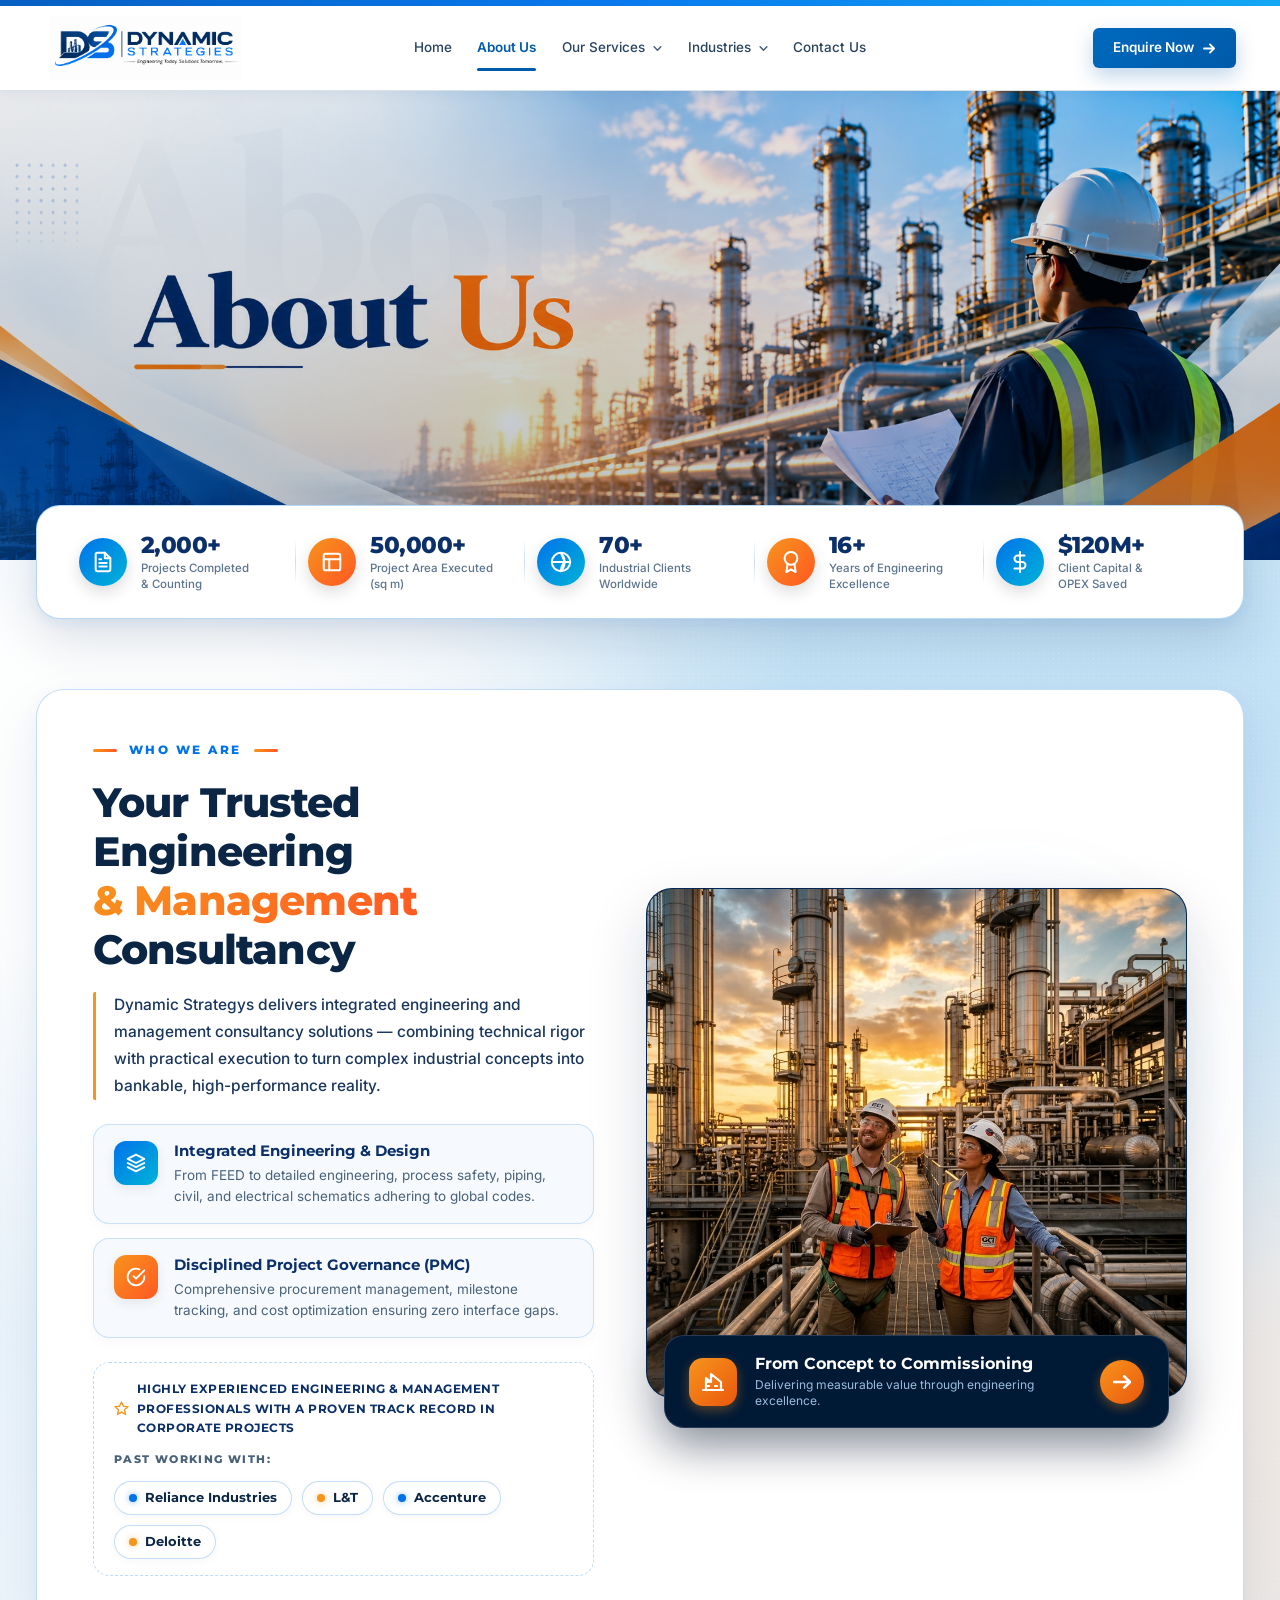
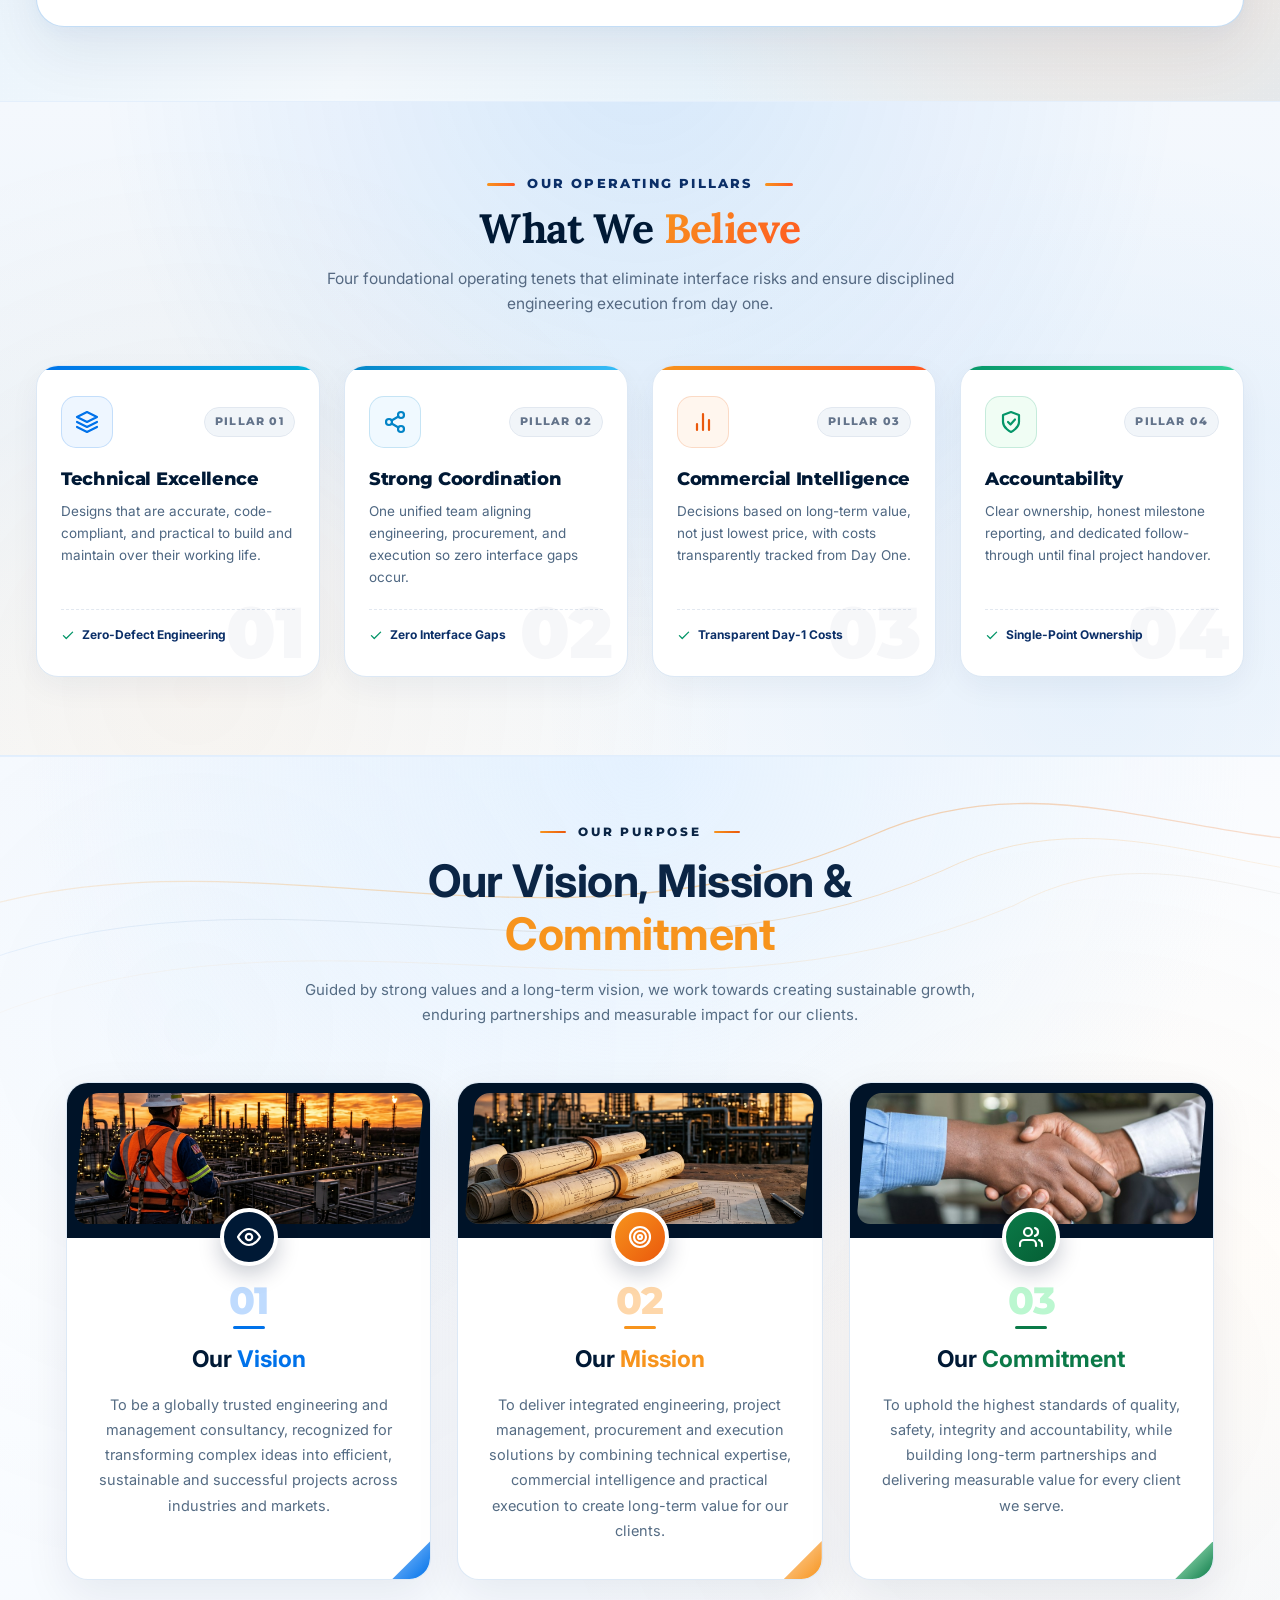
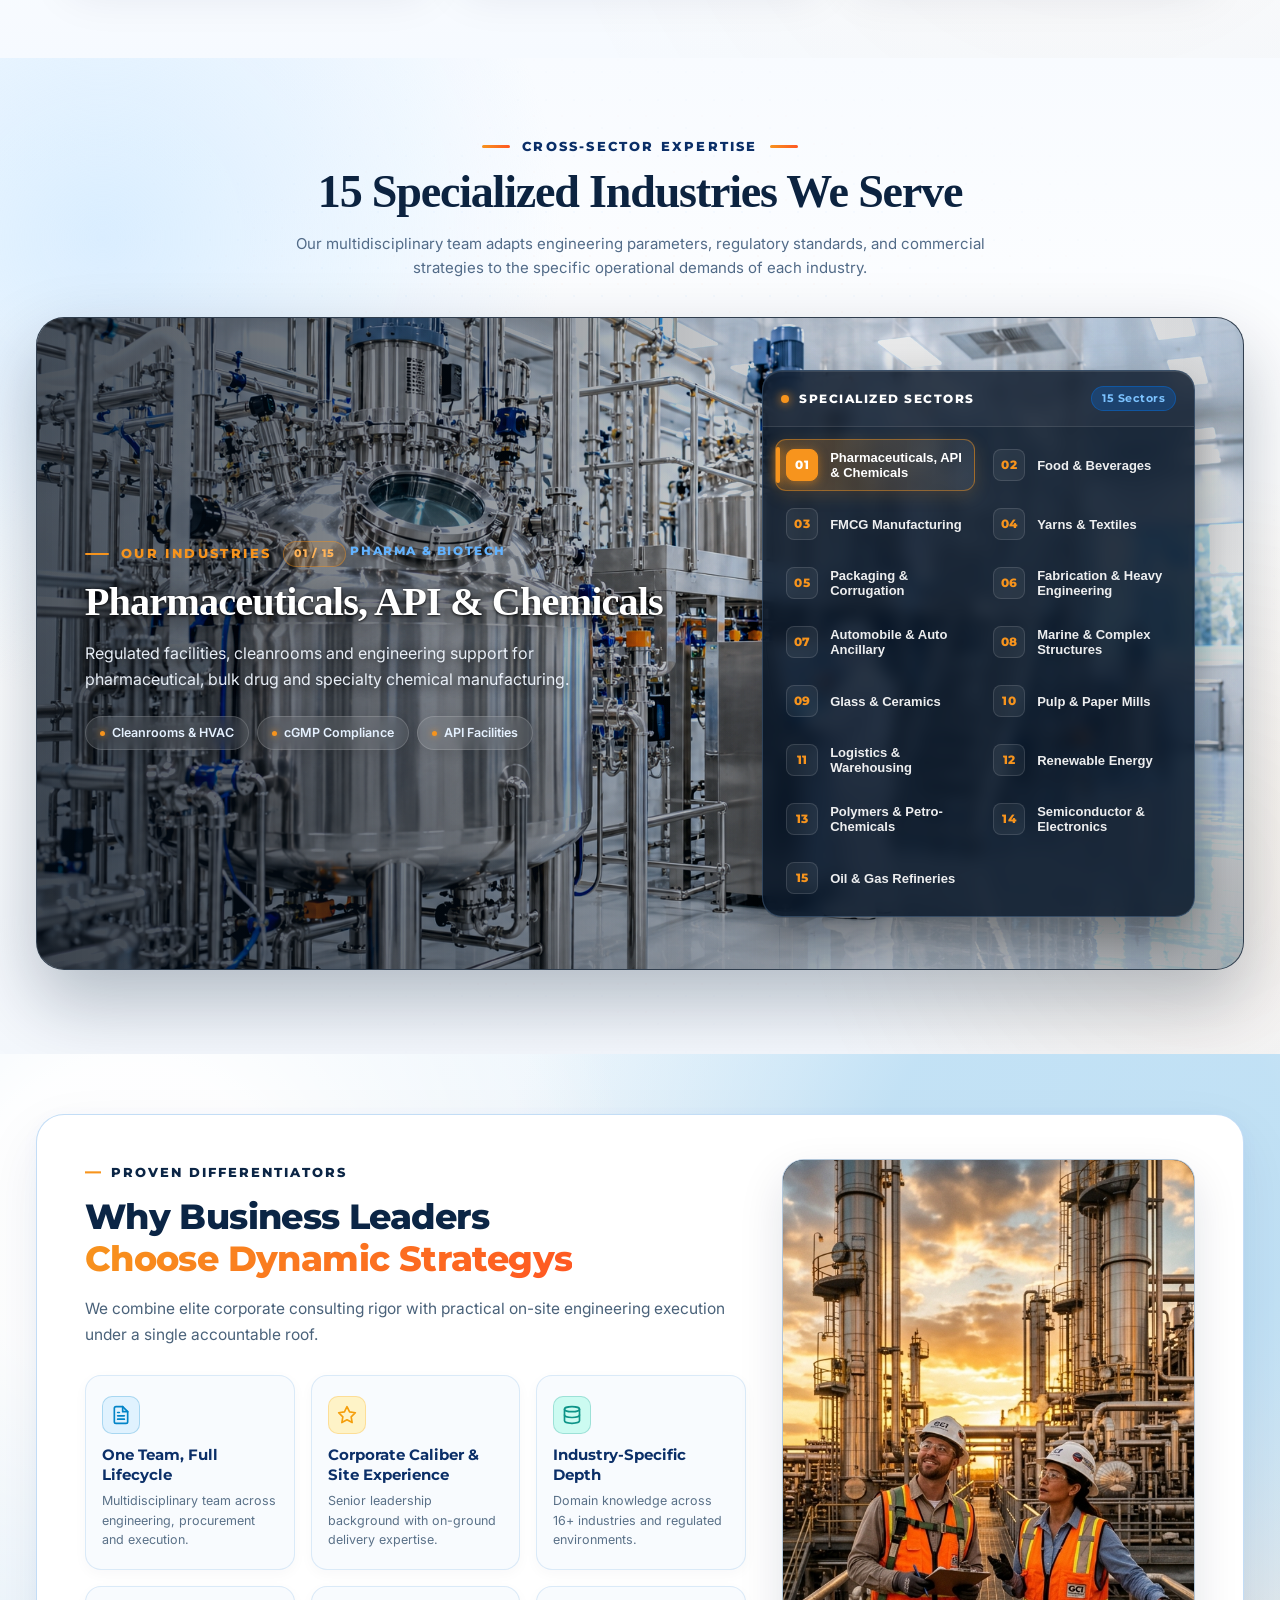
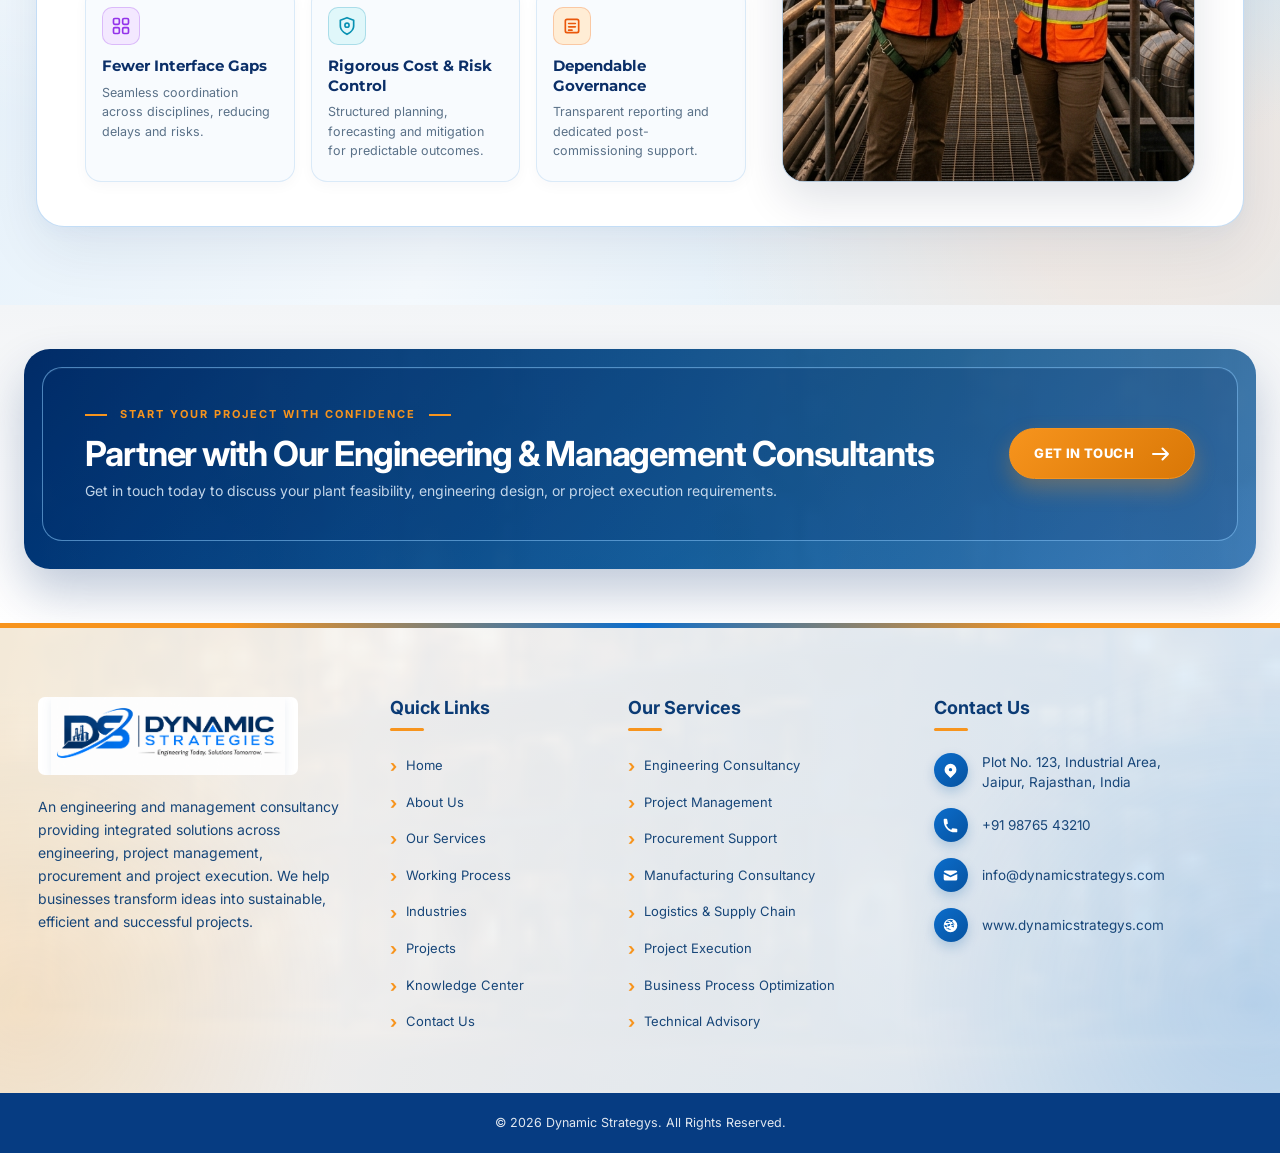
==== commit 3f9cf3ed: "website" ====
--- a/pages/about.html
+++ b/pages/about.html
@@ -5,14 +5,14 @@
   <meta charset="UTF-8" />
   <meta name="viewport" content="width=device-width, initial-scale=1.0" />
   <meta name="description"
-    content="About Technomantra India - Integrated Engineering and Management Consultancy. Transforming concepts into sustainable, high-performance industrial projects." />
-  <title>About Us | Technomantra India</title>
+    content="About Dynamic Strategys - Integrated Engineering and Management Consultancy. Transforming concepts into sustainable, high-performance industrial projects." />
+  <title>About Us | Dynamic Strategys</title>
   <link rel="preconnect" href="https://fonts.googleapis.com" />
   <link rel="preconnect" href="https://fonts.gstatic.com" crossorigin />
   <link
     href="https://fonts.googleapis.com/css2?family=Inter:wght@400;500;600;700;800&family=Lora:ital,wght@0,500;0,600;0,700;1,600&family=Montserrat:wght@500;600;700;800;900&display=swap"
     rel="stylesheet" />
-  <link rel="stylesheet" href="../styles.css" />
+  <link rel="stylesheet" href="../styles.css?v=2.9" />
   <link rel="stylesheet" href="about-page.css?v=27.0" />
 </head>
 
@@ -22,9 +22,9 @@
     <div class="header-container">
       <!-- Header Left: Brand Logo & Tagline -->
       <div class="header-left">
-        <a class="brand" href="../index.html#home" aria-label="Technomantra India - Home">
+        <a class="brand" href="../index.html#home" aria-label="Dynamic Strategys - Home">
           <span class="brand-symbol">
-            <img class="brand-image" src="../assets/logo.png" alt="Technomantra India logo" />
+            <img class="brand-image" src="../assets/logo.png" alt="Dynamic Strategys logo" />
           </span>
         </a>
       </div>
@@ -59,22 +59,30 @@
             </ul>
           </li>
           <li class="nav-item has-dropdown">
-            <a class="nav-link nav-link-dropdown" href="../index.html#industries" aria-haspopup="true" aria-expanded="false">
+            <a class="nav-link nav-link-dropdown" href="industries.html" aria-haspopup="true" aria-expanded="false">
               <span>Industries</span>
               <svg class="chevron-arrow" viewBox="0 0 10 6" fill="none" stroke="currentColor" stroke-width="1.8"
                 stroke-linecap="round" stroke-linejoin="round" aria-hidden="true">
                 <path d="M1 1l4 4 4-4" />
               </svg>
             </a>
-            <ul class="dropdown-list" aria-label="Industries dropdown">
-              <li><a href="../index.html#industries">Oil &amp; Gas / Petrochemicals</a></li>
-              <li><a href="../index.html#industries">Energy &amp; Renewable Power</a></li>
-              <li><a href="../index.html#industries">Heavy Industrial Manufacturing</a></li>
-              <li><a href="../index.html#industries">Infrastructure &amp; Civil Engineering</a></li>
+            <ul class="dropdown-list industries-dropdown" aria-label="Industries dropdown">
+              <li><a href="industry-detail.html?industry=pharmaceuticals">Pharmaceuticals, API &amp; Chemicals</a></li>
+              <li><a href="industry-detail.html?industry=food-beverages">Food &amp; Beverages</a></li>
+              <li><a href="industry-detail.html?industry=fmcg">FMCG Manufacturing</a></li>
+              <li><a href="industry-detail.html?industry=yarns-textiles">Yarns &amp; Textiles</a></li>
+              <li><a href="industry-detail.html?industry=packaging-corrugation">Packaging &amp; Corrugation</a></li>
+              <li><a href="industry-detail.html?industry=custom-engineering">Fabrication &amp; Heavy Engineering</a></li>
+              <li><a href="industry-detail.html?industry=automotive">Automobile &amp; Auto Ancillary</a></li>
+              <li><a href="industry-detail.html?industry=marine-structures">Marine &amp; Complex Structures</a></li>
+              <li><a href="industry-detail.html?industry=glass-ceramics">Glass &amp; Ceramics</a></li>
+              <li><a href="industry-detail.html?industry=pulp-paper">Pulp &amp; Paper Mills</a></li>
+              <li><a href="industry-detail.html?industry=logistics-warehousing">Logistics &amp; Warehousing</a></li>
+              <li><a href="industry-detail.html?industry=renewable-energy">Renewable Energy</a></li>
+              <li><a href="industry-detail.html?industry=polymers-petrochemicals">Polymers &amp; Petro-Chemicals</a></li>
+              <li><a href="industry-detail.html?industry=semiconductor-electronics">Semiconductor &amp; Electronics</a></li>
+              <li><a href="industry-detail.html?industry=oil-gas">Oil &amp; Gas</a></li>
             </ul>
-          </li>
-          <li class="nav-item">
-            <a class="nav-link" href="../index.html#projects">Projects</a>
           </li>
           <li class="nav-item">
             <a class="nav-link" href="contact.html">Contact Us</a>
@@ -118,7 +126,7 @@
     <!-- 1. HERO BANNER -->
     <section class="ab-hero-banner" aria-label="About Us Banner">
       <div class="ab-hero-image-wrap">
-        <img class="ab-hero-img" src="../assets/bannera/about.png" alt="About Technomantra India - Engineering &amp; Management Consultancy" />
+        <img class="ab-hero-img" src="../assets/bannera/about.png" alt="About Dynamic Strategys - Engineering &amp; Management Consultancy" />
         <div class="ab-hero-overlay" aria-hidden="true"></div>
       </div>
     </section>
@@ -1229,9 +1237,9 @@
       <div class="footer-container">
         <!-- Column 1: Company Logo & Description -->
         <div class="footer-col col-about">
-          <a class="brand brand-footer" href="../index.html#home" aria-label="Technomantra India - Home">
+          <a class="brand brand-footer" href="../index.html#home" aria-label="Dynamic Strategys - Home">
             <span class="brand-symbol">
-              <img class="brand-image" src="../assets/logo.png" alt="Technomantra India logo" />
+              <img class="brand-image" src="../assets/logo.png" alt="Dynamic Strategys logo" />
             </span>
           </a>
           <p class="about-text">
@@ -1249,7 +1257,7 @@
             <li><a href="about.html">About Us</a></li>
             <li><a href="services.html">Our Services</a></li>
             <li><a href="../index.html#working-process">Working Process</a></li>
-            <li><a href="../index.html#industries">Industries</a></li>
+            <li><a href="industries.html">Industries</a></li>
             <li><a href="../index.html#projects">Projects</a></li>
             <li><a href="../index.html#knowledge">Knowledge Center</a></li>
             <li><a href="contact.html">Contact Us</a></li>
@@ -1312,7 +1320,7 @@
                 </svg>
               </span>
               <span class="contact-text">
-                <a href="mailto:info@companyname.com">info@companyname.com</a>
+                <a href="mailto:info@dynamicstrategys.com">info@dynamicstrategys.com</a>
               </span>
             </li>
 
@@ -1326,7 +1334,7 @@
                 </svg>
               </span>
               <span class="contact-text">
-                <a href="https://www.companyname.com" target="_blank" rel="noopener">www.companyname.com</a>
+                <a href="https://www.dynamicstrategys.com" target="_blank" rel="noopener">www.dynamicstrategys.com</a>
               </span>
             </li>
           </ul>
@@ -1338,7 +1346,7 @@
     <div class="footer-bottom">
       <div class="bottom-container">
         <p class="copyright-text">
-          &copy; <span id="current-year">2026</span> Technomantra India. All Rights Reserved.
+          &copy; <span id="current-year">2026</span> Dynamic Strategys. All Rights Reserved.
         </p>
       </div>
     </div>
@@ -1603,7 +1611,7 @@
     </div>
   </div>
 
-  <script src="../script.js"></script>
+  <script src="../script.js?v=1.1"></script>
 </body>
 
 </html>
--- a/styles.css
+++ b/styles.css
@@ -18,7 +18,7 @@
   --border-footer: rgba(255, 255, 255, 0.08);
   --font-brand: "Montserrat", sans-serif;
   --font-body: "Inter", -apple-system, BlinkMacSystemFont, "Segoe UI", Roboto, sans-serif;
-  --font-serif: "Lora", Georgia, "Times New Roman", serif;
+  --font-serif: var(--font-body, "Inter", sans-serif);
 }
 
 *, *::before, *::after {
@@ -187,7 +187,7 @@
 .nav-list {
   display: flex;
   align-items: center;
-  gap: clamp(12px, 1.4vw, 26px);
+  gap: clamp(24px, 2vw, 32px);
 }
 
 .nav-item {
@@ -229,7 +229,7 @@
 }
 
 .nav-link-dropdown {
-  gap: 6px;
+  gap: 8px;
 }
 
 .chevron-arrow {
@@ -281,6 +281,25 @@
   background: #f0f6ff;
   color: var(--primary-blue);
   padding-left: 22px;
+}
+
+/* The Industries menu contains the complete 15-sector directory. Keep it
+   readable as a two-column flyout on desktop instead of clipping the list. */
+.industries-dropdown {
+  min-width: 500px;
+  display: grid;
+  grid-template-columns: repeat(2, minmax(0, 1fr));
+  gap: 2px 8px;
+  padding: 12px !important;
+}
+
+.industries-dropdown li a {
+  padding: 9px 12px;
+  white-space: nowrap;
+}
+
+.industries-dropdown li a:hover {
+  padding-left: 16px;
 }
 
 /* "Get in Touch" Button */
@@ -450,7 +469,7 @@
 .cta-copy h2 {
   margin: 0 0 12px;
   color: #ffffff;
-  font-family: Georgia, "Times New Roman", serif;
+  font-family: var(--font-body, "Inter", sans-serif);
   font-size: clamp(36px, 3.2vw, 56px);
   line-height: 0.98;
   letter-spacing: -1.2px;
@@ -860,7 +879,7 @@
 
 .hero-container { max-width: 1320px; }
 .hero-tag { margin-bottom: 26px; padding: 8px 23px; border-color: rgba(0, 180, 248, 0.62); background: rgba(0, 79, 145, 0.3); font-size: 12px; letter-spacing: 3px; }
-.hero-title { max-width: 1120px; margin-bottom: 18px; font-family: Georgia, "Times New Roman", serif; font-weight: 700; font-size: clamp(42px, 4.7vw, 70px); line-height: 0.98; letter-spacing: -1.6px; text-shadow: 0 5px 24px rgba(0, 10, 30, 0.6); }
+.hero-title { max-width: 1120px; margin-bottom: 18px; font-family: var(--font-body, "Inter", sans-serif); font-weight: 800; font-size: clamp(38px, 4.5vw, 68px); line-height: 1.1; letter-spacing: -1.4px; text-shadow: 0 5px 24px rgba(0, 10, 30, 0.6); }
 .text-gradient { background: none; color: #18bfff; -webkit-text-fill-color: #18bfff; }
 .hero-subtitle { max-width: 930px; margin-bottom: 22px; font-size: clamp(15px, 1.25vw, 18px); line-height: 1.45; color: #e0edfb; }
 
@@ -2485,10 +2504,11 @@
 .testimonials-heading h2 {
   margin: 15px 0 6px;
   color: #0b2456;
-  font-family: Georgia, "Times New Roman", serif;
-  font-size: clamp(42px, 4.1vw, 66px);
-  line-height: 0.98;
-  letter-spacing: -2px;
+  font-family: var(--font-body, "Inter", sans-serif);
+  font-weight: 700;
+  font-size: clamp(34px, 3.6vw, 56px);
+  line-height: 1.1;
+  letter-spacing: -1.2px;
 }
 
 .testimonials-heading h2 em {
@@ -2656,9 +2676,10 @@
 
 .testimonial-person strong {
   display: block;
-  color: #102b62;
-  font-family: Georgia, "Times New Roman", serif;
+  color: #0b2f68;
+  font-family: var(--font-body, "Inter", sans-serif);
   font-size: 16px;
+  font-weight: 700;
 }
 
 .testimonial-person span:not(.testimonial-avatar) {
@@ -2719,23 +2740,18 @@
 }
 
 @media (max-width: 680px) {
-  .testimonials-shell { width: min(100% - 24px, 460px); padding-top: 38px; }
+  .testimonials-shell { width: min(100% - 32px, 440px); padding-top: 24px; }
   .testimonials-eyebrow { gap: 8px; font-size: 11px; letter-spacing: 1.7px; }
   .testimonials-eyebrow span { width: 28px; }
-  .testimonials-heading h2 { margin-top: 16px; font-size: 42px; letter-spacing: -1px; }
+  .testimonials-heading h2 { margin-top: 16px; font-size: 34px; letter-spacing: -1px; }
   .testimonials-heading p { font-size: 14px; }
   .testimonials-break { display: none; }
-  .testimonials-viewport { margin-top: 32px; padding: 0 28px; }
+  .testimonials-viewport { margin-top: 26px; padding: 0; }
   .testimonials-track { display: block; }
-  .testimonial-card { display: none; }
-  .testimonial-card:first-child { display: block; }
-  .testimonial-arrow { width: 48px; height: 48px; font-size: 37px; }
-  .testimonial-arrow-prev { left: -2px; }
-  .testimonial-arrow-next { right: -2px; }
-  .testimonial-image { height: 150px; }
-  .testimonial-copy { min-height: 0; margin: 28px 24px 0; font-size: 14px; }
-  .testimonial-stars, .testimonial-rule { margin-left: 24px; }
-  .testimonial-person { margin-left: 24px; margin-right: 24px; }
+  .testimonial-image { height: 165px; }
+  .testimonial-copy { min-height: 0; margin: 24px 22px 0; font-size: 14.5px; }
+  .testimonial-stars, .testimonial-rule { margin-left: 22px; margin-right: 22px; }
+  .testimonial-person { margin-left: 22px; margin-right: 22px; }
 }
 
 /* Compact three-card testimonial composition from the supplied reference. */
@@ -3715,7 +3731,7 @@
 /* Large Tablets & Intermediate Desktops */
 @media (max-width: 1240px) {
   .nav-list {
-    gap: clamp(10px, 1.1vw, 16px);
+    gap: clamp(18px, 1.7vw, 24px);
   }
 
   .nav-link {
@@ -3738,6 +3754,36 @@
 
 /* Tablet & Mobile Breakpoint (Switches to Mobile Menu) */
 @media (max-width: 980px) {
+  .nav-menu .has-dropdown > .dropdown-list {
+    display: none;
+  }
+
+  .nav-menu .has-dropdown.is-open > .dropdown-list {
+    position: static;
+    display: block;
+    opacity: 1;
+    visibility: visible;
+    transform: none;
+    width: 100%;
+    min-width: 0;
+    max-height: 285px;
+    overflow-y: auto;
+    padding: 4px 0 10px 14px !important;
+    background: transparent;
+    border: none;
+    box-shadow: none;
+  }
+
+  .nav-menu .has-dropdown.is-open > .dropdown-list li a {
+    padding: 8px 10px;
+    white-space: normal;
+  }
+
+  .nav-menu .has-dropdown.is-open .chevron-arrow {
+    transform: rotate(180deg);
+    color: var(--primary-blue);
+  }
+
   .header-container {
     height: 72px;
   }
@@ -3802,6 +3848,20 @@
   .dropdown-list li a {
     padding: 7px 10px;
     font-size: 13.5px;
+  }
+
+  .industries-dropdown {
+    display: block;
+    min-width: 0;
+    max-height: 285px;
+    overflow-y: auto;
+    padding: 4px 0 10px 14px !important;
+    overscroll-behavior: contain;
+  }
+
+  .industries-dropdown li a {
+    padding: 8px 10px;
+    white-space: normal;
   }
 
   .mobile-nav-cta {
@@ -8044,30 +8104,41 @@
   .faq-answer p { padding: 11px 13px 13px; font-size: 13px; line-height: 1.42; }
 }
 
-/* FAQ left panel: the image-led contact card belongs here. */
+/* FAQ left panel: clean image card without any backdrop box or clip-path behind it */
 .faq-support-card {
+  position: relative !important;
   min-height: 620px;
-  border: 3px solid #075c9e;
-  border-radius: 28px;
-  background: #063b70;
-  box-shadow: 0 24px 48px rgba(7, 66, 112, 0.2);
+  border: 0 !important;
+  border-radius: 28px !important;
+  background: transparent !important;
+  box-shadow: 0 16px 36px rgba(7, 66, 112, 0.12) !important;
+  overflow: hidden !important;
 }
 
 .faq-support-card > img {
-  object-position: center 28%;
-  filter: saturate(1.06) contrast(1.04);
-  clip-path: polygon(0 0, 71% 0, 100% 19%, 97% 83%, 70% 100%, 0 100%);
+  position: absolute !important;
+  inset: 0 !important;
+  width: 100% !important;
+  height: 100% !important;
+  object-fit: cover !important;
+  object-position: center 28% !important;
+  clip-path: none !important;
+  border-radius: 28px !important;
+  filter: saturate(1.06) contrast(1.04) !important;
 }
 
 .faq-support-shade {
-  background:
-    linear-gradient(145deg, rgba(8, 106, 206, 0.58) 0%, rgba(6, 79, 168, 0.16) 31%, transparent 55%),
-    linear-gradient(180deg, transparent 28%, rgba(2, 27, 71, 0.16) 52%, rgba(1, 28, 65, 0.78) 100%);
-}
-
-.faq-support-shade::before { display: none; }
+  display: none !important;
+}
+
+.faq-support-shade::before,
+.faq-support-shade::after {
+  display: none !important;
+}
 
 .faq-support-copy {
+  position: absolute;
+  z-index: 3;
   right: 10%;
   bottom: 28px;
   left: 7%;
@@ -8079,7 +8150,7 @@
   row-gap: 4px;
   max-width: none;
   padding: 26px 32px;
-  border: 2px solid #05ad72;
+  border: 2px solid var(--ref-orange) !important;
   border-radius: 24px;
   background: rgba(255, 255, 255, 0.96);
   color: #0a315d;
@@ -8095,11 +8166,11 @@
   width: 84px;
   height: 84px;
   place-items: center;
-  border: 7px solid #d8f7ea;
+  border: 7px solid var(--ref-orange-soft) !important;
   border-radius: 50%;
-  background: linear-gradient(145deg, #08bd78, #00a967);
+  background: linear-gradient(145deg, #f7941d, #d97706) !important;
   color: #ffffff;
-  box-shadow: 0 8px 18px rgba(0, 164, 103, 0.25);
+  box-shadow: 0 8px 18px rgba(247, 148, 29, 0.25) !important;
 }
 
 .faq-support-copy > .faq-contact-icon::before,
@@ -8118,26 +8189,14 @@
   padding: 12px 20px;
   border: 0;
   border-radius: 11px;
-  background: linear-gradient(135deg, #08b879, #00a566);
+  background: linear-gradient(135deg, #f7941d, #d97706) !important;
   color: #ffffff;
-  box-shadow: 0 8px 16px rgba(0, 164, 103, 0.2);
+  box-shadow: 0 8px 16px rgba(247, 148, 29, 0.22) !important;
 }
 
 .faq-support-copy .faq-contact-button .faq-contact-icon { display: none; }
 .faq-support-copy .faq-contact-button strong { font-size: 13px; letter-spacing: 0.3px; }
 .faq-support-copy .faq-contact-arrow { margin-left: auto; color: #ffffff; font-size: 25px; }
-
-/* Remove the solid box behind the FAQ image. */
-.faq-support-card {
-  border: 0;
-  border-radius: 28px;
-  background: transparent;
-  box-shadow: none;
-}
-
-.faq-support-card > img {
-  filter: drop-shadow(0 18px 28px rgba(7, 66, 112, 0.2)) saturate(1.04) contrast(1.03);
-}
 
 @media (max-width: 1040px) {
   .faq-support-card { min-height: 500px; }
@@ -9450,16 +9509,30 @@
   }
 }
 
-/* Industry cards: service-card layout with the image on top. */
+/* Industry cards: service-card layout with the image on top & signature gradient border */
 .industry-card {
   display: flex;
   flex-direction: column;
   min-height: 328px;
   overflow: visible;
   border-radius: 20px;
-  background: #ffffff !important;
-  border: 1px solid #b9d8f2 !important;
+  border: 2px solid transparent !important;
+  background:
+    linear-gradient(#ffffff, #ffffff) padding-box,
+    linear-gradient(135deg, #0868bd 0%, #0868bd 56%, #f7941d 100%) border-box !important;
   box-shadow: 0 14px 30px rgba(0, 43, 103, 0.12) !important;
+  transition: transform 0.35s cubic-bezier(0.16, 1, 0.3, 1),
+              box-shadow 0.35s cubic-bezier(0.16, 1, 0.3, 1),
+              background 0.35s ease;
+}
+
+.industry-card:hover {
+  transform: translateY(-6px);
+  border-color: transparent !important;
+  box-shadow: 0 22px 44px rgba(0, 43, 103, 0.18) !important;
+  background:
+    linear-gradient(#ffffff, #ffffff) padding-box,
+    linear-gradient(135deg, #0072ea 0%, #0072ea 50%, #f7941d 100%) border-box !important;
 }
 
 .industry-card::before {
@@ -9475,7 +9548,7 @@
   flex: 0 0 178px;
   overflow: hidden;
   border: 0 !important;
-  border-radius: 19px 19px 0 0;
+  border-radius: 18px 18px 0 0;
   box-shadow: none;
 }
 
@@ -9502,8 +9575,8 @@
   min-height: 149px;
   box-sizing: border-box;
   padding: 18px 22px 18px 76px;
-  border-radius: 0 0 19px 19px;
-  background: #ffffff;
+  border-radius: 0 0 18px 18px;
+  background: transparent;
 }
 
 .industry-card-top {
@@ -9684,19 +9757,120 @@
 .testimonial-arrow-next { right: 0; }
 
 @media (max-width: 680px) {
+  .testimonials-shell {
+    width: min(100% - 32px, 440px) !important;
+    padding-top: 24px !important;
+  }
+
   .testimonials-viewport {
-    padding-left: 32px;
-    padding-right: 32px;
-  }
-
+    padding: 0 !important;
+    margin-top: 26px !important;
+    margin-bottom: 0 !important;
+    overflow: visible !important;
+    position: relative !important;
+  }
+
+  .testimonials-track {
+    display: block !important;
+    width: 100% !important;
+  }
+
+  .testimonial-card {
+    width: 100% !important;
+    max-width: 100% !important;
+    margin: 0 auto !important;
+    box-sizing: border-box !important;
+  }
+
+  .testimonial-image {
+    height: 165px !important;
+  }
+
+  .testimonial-copy {
+    margin: 24px 22px 0 !important;
+    font-size: 14.5px !important;
+    line-height: 1.62 !important;
+  }
+
+  .testimonial-stars,
+  .testimonial-rule {
+    margin-left: 22px !important;
+    margin-right: 22px !important;
+  }
+
+  .testimonial-person {
+    margin: 16px 22px 22px !important;
+  }
+
+  .testimonial-person strong {
+    font-family: var(--font-body, "Inter", sans-serif) !important;
+    font-size: 16px !important;
+    font-weight: 700 !important;
+    color: #0b2f68 !important;
+  }
+
+  /* Sleek, non-overlapping mobile navigation: [ < ]  • • • •  [ > ] */
   .testimonial-arrow {
-    width: 42px;
-    height: 42px;
-    font-size: 30px;
-  }
-
-  .testimonial-arrow-prev { left: -1px; }
-  .testimonial-arrow-next { right: -1px; }
+    position: absolute !important;
+    top: auto !important;
+    bottom: -60px !important;
+    transform: none !important;
+    width: 44px !important;
+    height: 44px !important;
+    font-size: 26px !important;
+    border-radius: 50% !important;
+    border: 1.5px solid #0072ea !important;
+    background: #ffffff !important;
+    color: #0072ea !important;
+    display: grid !important;
+    place-items: center !important;
+    box-shadow: 0 4px 14px rgba(0, 114, 234, 0.16) !important;
+    z-index: 10 !important;
+  }
+
+  .testimonial-arrow:hover,
+  .testimonial-arrow:active {
+    background: #0072ea !important;
+    color: #ffffff !important;
+  }
+
+  .testimonial-arrow-prev {
+    left: calc(50% - 94px) !important;
+    right: auto !important;
+  }
+
+  .testimonial-arrow-next {
+    right: calc(50% - 94px) !important;
+    left: auto !important;
+  }
+
+  .testimonial-dots {
+    margin-top: 24px !important;
+    display: flex !important;
+    justify-content: center !important;
+    align-items: center !important;
+    gap: 9px !important;
+    min-height: 44px !important;
+  }
+
+  .testimonial-dots button {
+    width: 10px !important;
+    height: 10px !important;
+    border-radius: 99px !important;
+    border: none !important;
+    background: #cfe2f7 !important;
+    transition: all 0.25s ease !important;
+    cursor: pointer !important;
+  }
+
+  .testimonial-dots button.is-active {
+    width: 24px !important;
+    background: #f7941d !important;
+  }
+
+  .testimonials-section {
+    padding-bottom: 74px !important;
+  }
 }
 
 /* Manual controls for the valued-client logo rail. */
@@ -9818,7 +9992,7 @@
 .services-showcase-image {
   object-fit: cover;
   object-position: center;
-  filter: saturate(1.05) contrast(1.05);
+  filter: brightness(1.05) contrast(1.08) saturate(1.1);
   transform: scale(1.02);
   transition: opacity 0.25s ease, transform 0.6s ease, filter 0.35s ease;
 }
@@ -9828,8 +10002,8 @@
 .services-showcase-overlay {
   z-index: 1;
   background:
-    linear-gradient(90deg, rgba(3, 17, 33, 0.92) 0%, rgba(3, 17, 33, 0.76) 42%, rgba(3, 17, 33, 0.3) 100%),
-    linear-gradient(180deg, rgba(3, 17, 33, 0.14), rgba(3, 17, 33, 0.7));
+    linear-gradient(90deg, rgba(3, 17, 33, 0.78) 0%, rgba(3, 17, 33, 0.52) 32%, rgba(3, 17, 33, 0.12) 58%, transparent 80%),
+    linear-gradient(180deg, transparent 0%, transparent 65%, rgba(3, 17, 33, 0.38) 100%);
 }
 
 .services-showcase-copy {
@@ -10008,8 +10182,17 @@
 
 .services-showcase-overlay {
   background:
-    linear-gradient(90deg, rgba(3, 20, 39, 0.94) 0%, rgba(3, 20, 39, 0.78) 38%, rgba(3, 20, 39, 0.36) 72%, rgba(3, 20, 39, 0.2) 100%),
-    linear-gradient(180deg, rgba(3, 20, 39, 0.12), rgba(3, 20, 39, 0.7));
+    linear-gradient(90deg,
+      rgba(3, 17, 33, 0.86) 0%,
+      rgba(3, 17, 33, 0.54) 34%,
+      rgba(3, 17, 33, 0.12) 50%,
+      rgba(2, 14, 30, 0.55) 68%,
+      rgba(2, 12, 26, 0.84) 100%),
+    linear-gradient(180deg,
+      rgba(2, 12, 26, 0.35) 0%,
+      transparent 22%,
+      transparent 68%,
+      rgba(2, 12, 26, 0.55) 100%);
 }
 
 .services-showcase-copy {
@@ -10035,14 +10218,15 @@
   margin-bottom: 20px;
   font-size: clamp(42px, 4vw, 64px);
   line-height: 0.99;
-  text-shadow: 0 5px 24px rgba(0, 0, 0, 0.22);
+  text-shadow: 0 4px 18px rgba(0, 0, 0, 0.65), 0 2px 6px rgba(0, 0, 0, 0.5);
 }
 
 .services-showcase-copy p {
   max-width: 445px;
   margin-bottom: 28px;
-  color: rgba(244, 249, 255, 0.86);
+  color: rgba(255, 255, 255, 0.95);
   font-size: 15px;
+  text-shadow: 0 2px 8px rgba(0, 0, 0, 0.7);
 }
 
 .services-showcase-button {
@@ -10061,33 +10245,35 @@
 }
 
 .services-showcase-nav {
-  right: 6.5%;
-  width: min(32%, 390px);
+  right: 6%;
+  width: min(34%, 415px);
   max-height: 500px;
   gap: 0;
-  padding: 0;
+  padding: 10px 16px;
   overflow-y: auto;
-  border: 0;
-  border-radius: 0;
-  background: transparent;
-  box-shadow: none;
-  backdrop-filter: none;
+  border: 1px solid rgba(255, 255, 255, 0.16);
+  border-radius: 18px;
+  background: linear-gradient(180deg, rgba(2, 14, 30, 0.58) 0%, rgba(3, 18, 38, 0.72) 100%);
+  box-shadow: 0 16px 36px rgba(0, 10, 24, 0.35);
+  backdrop-filter: blur(8px);
+  -webkit-backdrop-filter: blur(8px);
 }
 
 .services-showcase-option {
   position: relative;
   min-height: 44px;
   padding: 11px 12px 11px 8px;
-  border-bottom: 1px solid rgba(255, 255, 255, 0.28);
-  color: rgba(255, 255, 255, 0.82);
+  border-bottom: 1px solid rgba(255, 255, 255, 0.16);
+  color: #ffffff;
   font-size: 15px;
   font-weight: 600;
-  letter-spacing: 0.05px;
+  letter-spacing: 0.1px;
+  text-shadow: 0 1px 3px rgba(0, 0, 0, 0.85), 0 2px 8px rgba(0, 0, 0, 0.6);
   transition: color 0.25s ease, padding 0.25s ease, background 0.25s ease, border-color 0.25s ease;
 }
 
 .services-showcase-option:first-child {
-  border-top: 1px solid rgba(255, 255, 255, 0.28);
+  border-top: 1px solid rgba(255, 255, 255, 0.16);
 }
 
 .services-showcase-option:hover,
@@ -10095,7 +10281,7 @@
 .services-showcase-option.is-active {
   padding-left: 18px;
   color: #ffffff;
-  background: linear-gradient(90deg, rgba(247, 148, 29, 0.18), rgba(255, 255, 255, 0.07));
+  background: linear-gradient(90deg, rgba(247, 148, 29, 0.24), rgba(255, 255, 255, 0.08));
   border-top-color: rgba(247, 148, 29, 0.72);
   border-bottom-color: rgba(247, 148, 29, 0.72);
   outline: none;
@@ -10115,8 +10301,10 @@
 .services-showcase-number {
   min-width: 29px;
   color: #f7941d;
-  font-size: 11px;
+  font-size: 12px;
+  font-weight: 700;
   letter-spacing: 1.2px;
+  text-shadow: 0 1px 3px rgba(0, 0, 0, 0.9);
 }
 
 @media (max-width: 860px) {
@@ -10469,3 +10657,1674 @@
   .working-process-section { padding-top: 52px !important; padding-bottom: 62px !important; }
   .cta-banner-section { padding-top: 38px !important; padding-bottom: 46px !important; }
 }
+
+/* ==========================================================================
+   Modern Responsive Mobile Hero (Clean Inter Sans-Serif, Balanced Center Alignment)
+   ========================================================================== */
+@media (max-width: 768px) {
+  html,
+  body {
+    overflow-x: hidden;
+  }
+
+  .hero-banner {
+    min-height: auto !important;
+    padding: 48px 0 42px !important;
+    display: flex !important;
+    align-items: center !important;
+    justify-content: center !important;
+    overflow: hidden !important;
+  }
+
+  .hero-container {
+    width: 100% !important;
+    max-width: 100% !important;
+    padding: 0 16px !important;
+    box-sizing: border-box !important;
+  }
+
+  .hero-content {
+    display: flex !important;
+    flex-direction: column !important;
+    align-items: center !important;
+    text-align: center !important;
+    width: 100% !important;
+    max-width: 420px !important;
+    margin: 0 auto !important;
+  }
+
+  /* 1. Sleek Modern Eyebrow Badge */
+  .hero-tag {
+    display: inline-flex !important;
+    align-items: center !important;
+    justify-content: center !important;
+    gap: 7px !important;
+    width: auto !important;
+    max-width: 100% !important;
+    padding: 7px 14px !important;
+    margin-bottom: 18px !important;
+    background: rgba(0, 32, 74, 0.72) !important;
+    border: 1px solid rgba(247, 148, 29, 0.75) !important;
+    border-radius: 999px !important;
+    backdrop-filter: blur(8px) !important;
+    font-family: var(--font-body, "Inter", sans-serif) !important;
+    font-size: 9.5px !important;
+    font-weight: 700 !important;
+    text-transform: uppercase !important;
+    letter-spacing: 0.85px !important;
+    color: #ffba52 !important;
+    box-shadow: 0 4px 16px rgba(0, 15, 40, 0.4) !important;
+    box-sizing: border-box !important;
+    white-space: nowrap !important;
+  }
+
+  .tag-pulse {
+    flex: 0 0 7px !important;
+    width: 7px !important;
+    height: 7px !important;
+    border-radius: 50% !important;
+    background: #f7941d !important;
+    box-shadow: 0 0 8px #f7941d !important;
+  }
+
+  /* 2. Bold, Modern Sans-Serif Hero Heading (Zero Serif) */
+  .hero-title {
+    font-family: var(--font-body, "Inter", sans-serif) !important;
+    font-weight: 800 !important;
+    font-size: clamp(29px, 7.3vw, 38px) !important;
+    line-height: 1.08 !important;
+    letter-spacing: -0.55px !important;
+    color: #ffffff !important;
+    margin: 0 auto 16px !important;
+    max-width: 380px !important;
+    text-shadow: 0 4px 18px rgba(0, 8, 28, 0.72) !important;
+  }
+
+  .hero-title br {
+    display: none !important;
+  }
+
+  .text-gradient {
+    color: #f7941d !important;
+    -webkit-text-fill-color: #f7941d !important;
+    font-family: inherit !important;
+    font-weight: inherit !important;
+    font-style: normal !important;
+  }
+
+  /* 3. Subtitle Paragraph */
+  .hero-subtitle {
+    font-family: var(--font-body, "Inter", sans-serif) !important;
+    font-size: 13px !important;
+    line-height: 1.5 !important;
+    color: rgba(225, 238, 252, 0.92) !important;
+    max-width: 360px !important;
+    margin: 0 auto 22px !important;
+    text-align: center !important;
+  }
+
+  /* 4. Frosted Glass 2x2 Feature Cards */
+  .hero-proof-row {
+    display: grid !important;
+    grid-template-columns: repeat(2, minmax(0, 1fr)) !important;
+    gap: 10px !important;
+    width: 100% !important;
+    max-width: 370px !important;
+    margin: 0 auto 24px !important;
+  }
+
+  .hero-proof-divider {
+    display: none !important;
+  }
+
+  .hero-proof-item {
+    display: flex !important;
+    align-items: center !important;
+    gap: 8px !important;
+    min-height: 56px !important;
+    padding: 8px 9px !important;
+    background: rgba(3, 24, 56, 0.68) !important;
+    border: 1px solid rgba(170, 215, 247, 0.26) !important;
+    border-radius: 14px !important;
+    backdrop-filter: blur(8px) !important;
+    box-sizing: border-box !important;
+    text-align: left !important;
+  }
+
+  .hero-proof-icon {
+    flex: 0 0 36px !important;
+    width: 36px !important;
+    height: 36px !important;
+    border-radius: 50% !important;
+    background: linear-gradient(135deg, rgba(0, 114, 234, 0.6), rgba(0, 60, 140, 0.8)) !important;
+    border: 1.5px solid #f7941d !important;
+    display: grid !important;
+    place-items: center !important;
+    color: #ffffff !important;
+  }
+
+  .hero-proof-icon svg {
+    width: 17px !important;
+    height: 17px !important;
+  }
+
+  .hero-proof-item span:not(.hero-proof-icon) {
+    font-family: var(--font-body, "Inter", sans-serif) !important;
+    font-size: 11px !important;
+    font-weight: 600 !important;
+    color: #ffffff !important;
+    line-height: 1.25 !important;
+    text-shadow: none !important;
+  }
+
+  /* 5. Center-Aligned Primary Call-to-Action Pill */
+  .hero-cta-group {
+    display: flex !important;
+    justify-content: center !important;
+    align-items: center !important;
+    width: 100% !important;
+    max-width: 340px !important;
+    margin-top: 2px !important;
+    margin: 0 auto !important;
+  }
+
+  .btn-hero-primary {
+    display: inline-flex !important;
+    align-items: center !important;
+    justify-content: center !important;
+    gap: 10px !important;
+    width: 100% !important;
+    max-width: 245px !important;
+    padding: 13px 24px !important;
+    background: linear-gradient(135deg, #0072ea 0%, #005ec7 100%) !important;
+    border-radius: 999px !important;
+    font-family: var(--font-body, "Inter", sans-serif) !important;
+    font-size: 14.5px !important;
+    font-weight: 700 !important;
+    letter-spacing: 0.2px !important;
+    color: #ffffff !important;
+    box-shadow: 0 8px 24px rgba(0, 114, 234, 0.45) !important;
+    text-align: center !important;
+    border: none !important;
+  }
+
+  .btn-hero-primary:active {
+    transform: scale(0.97) !important;
+  }
+
+  .btn-hero-secondary,
+  .btn-video-toggle {
+    display: none !important;
+  }
+}
+
+@media (max-width: 380px) {
+  .hero-banner {
+    padding: 40px 0 36px !important;
+  }
+
+  .hero-container {
+    padding-inline: 12px !important;
+  }
+
+  .hero-tag {
+    font-size: 8.5px !important;
+    letter-spacing: 0.55px !important;
+    padding-inline: 11px !important;
+  }
+
+  .hero-title {
+    font-size: 28px !important;
+  }
+
+  .hero-proof-row {
+    gap: 8px !important;
+  }
+
+  .hero-proof-item {
+    gap: 6px !important;
+    padding-inline: 7px !important;
+  }
+
+  .hero-proof-item span:not(.hero-proof-icon) {
+    font-size: 10px !important;
+  }
+}
+
+/* Final mobile FAQ treatment: compact heading, balanced image card, and readable contact panel. */
+@media (max-width: 680px) {
+  .faq-section {
+    padding: 46px 0 54px !important;
+    background: #f7fbff !important;
+  }
+
+  .faq-container {
+    width: calc(100% - 28px) !important;
+    max-width: 440px !important;
+  }
+
+  .faq-heading {
+    margin-bottom: 24px !important;
+  }
+
+  .faq-eyebrow {
+    gap: 8px !important;
+    font-size: 10px !important;
+    letter-spacing: 1.45px !important;
+  }
+
+  .faq-eyebrow span {
+    width: 28px !important;
+    height: 1px !important;
+  }
+
+  .faq-heading h2 {
+    max-width: 360px !important;
+    margin: 13px auto 12px !important;
+    font-size: clamp(30px, 8.2vw, 36px) !important;
+    line-height: 1.06 !important;
+    letter-spacing: -0.8px !important;
+  }
+
+  .faq-heading p {
+    max-width: 350px !important;
+    font-size: 13.5px !important;
+    line-height: 1.45 !important;
+  }
+
+  .faq-layout {
+    gap: 20px !important;
+  }
+
+  .faq-support-card {
+    min-height: 420px !important;
+    border-radius: 24px !important;
+    box-shadow: 0 14px 30px rgba(7, 66, 112, 0.15) !important;
+  }
+
+  .faq-support-card > img {
+    object-position: center 30% !important;
+  }
+
+  .faq-support-copy {
+    right: 12px !important;
+    bottom: 12px !important;
+    left: 12px !important;
+    grid-template-columns: 54px minmax(0, 1fr) !important;
+    column-gap: 12px !important;
+    row-gap: 8px !important;
+    padding: 16px 14px !important;
+    border-radius: 18px !important;
+    background: rgba(255, 255, 255, 0.97) !important;
+    box-shadow: 0 12px 24px rgba(3, 32, 76, 0.22) !important;
+  }
+
+  .faq-support-copy > .faq-contact-icon {
+    width: 54px !important;
+    height: 54px !important;
+    border-width: 4px !important;
+  }
+
+  .faq-support-copy > .faq-contact-icon svg {
+    width: 32px !important;
+    height: 32px !important;
+  }
+
+  .faq-support-copy h3 {
+    margin-bottom: 6px !important;
+    font-size: 23px !important;
+    line-height: 1.08 !important;
+    letter-spacing: -0.35px !important;
+  }
+
+  .faq-support-copy p {
+    font-size: 13.5px !important;
+    line-height: 1.38 !important;
+  }
+
+  .faq-support-copy .faq-contact-button {
+    min-height: 42px !important;
+    padding: 10px 14px !important;
+    border-radius: 10px !important;
+  }
+
+  .faq-support-copy .faq-contact-button strong {
+    font-size: 12px !important;
+  }
+
+  .faq-support-copy .faq-contact-arrow {
+    font-size: 24px !important;
+  }
+}
+
+@media (max-width: 380px) {
+  .faq-heading h2 {
+    font-size: 29px !important;
+  }
+
+  .faq-support-card {
+    min-height: 400px !important;
+  }
+
+  .faq-support-copy {
+    grid-template-columns: 48px minmax(0, 1fr) !important;
+    column-gap: 10px !important;
+    padding: 14px 12px !important;
+  }
+
+  .faq-support-copy > .faq-contact-icon {
+    width: 48px !important;
+    height: 48px !important;
+  }
+
+  .faq-support-copy h3 {
+    font-size: 21px !important;
+  }
+
+  .faq-support-copy p {
+    font-size: 12.5px !important;
+  }
+}
+
+/* Final mobile valued-clients treatment: wider centered card and tighter section rhythm. */
+@media (max-width: 680px) {
+  .valued-clients-section {
+    padding: 42px 0 48px !important;
+  }
+
+  .valued-clients-container {
+    width: calc(100% - 28px) !important;
+    max-width: 440px !important;
+  }
+
+  .valued-clients-eyebrow {
+    gap: 8px !important;
+    margin-bottom: 14px !important;
+    font-size: 10px !important;
+    letter-spacing: 1.45px !important;
+  }
+
+  .valued-clients-eyebrow span {
+    width: 28px !important;
+    height: 1px !important;
+  }
+
+  .valued-clients-title {
+    max-width: 350px !important;
+    margin: 0 auto 14px !important;
+    font-size: clamp(29px, 7.8vw, 36px) !important;
+    line-height: 1.06 !important;
+  }
+
+  .valued-clients-description {
+    max-width: 350px !important;
+    font-size: 13.5px !important;
+    line-height: 1.45 !important;
+  }
+
+  .client-logo-carousel {
+    margin-top: 26px !important;
+    padding: 0 42px !important;
+  }
+
+  .client-logo-carousel .client-logo-row {
+    gap: 12px !important;
+    padding: 0 !important;
+  }
+
+  .client-logo-card {
+    flex: 0 0 min(calc(100vw - 112px), 292px) !important;
+    width: min(calc(100vw - 112px), 292px) !important;
+    min-height: 132px !important;
+    border-radius: 18px !important;
+    padding: 15px 12px !important;
+  }
+
+  .client-logo-arrow {
+    width: 40px !important;
+    height: 40px !important;
+    font-size: 27px !important;
+  }
+}
+
+@media (max-width: 380px) {
+  .valued-clients-section {
+    padding-top: 36px !important;
+    padding-bottom: 42px !important;
+  }
+
+  .client-logo-carousel {
+    padding-inline: 36px !important;
+  }
+
+  .client-logo-card {
+    flex-basis: min(calc(100vw - 96px), 268px) !important;
+    width: min(calc(100vw - 96px), 268px) !important;
+  }
+}
+
+/* Final mobile testimonials treatment: compact card, clearer image, and refined quote controls. */
+@media (max-width: 680px) {
+  .testimonials-section {
+    min-height: 0 !important;
+    padding: 38px 0 74px !important;
+  }
+
+  .testimonials-bg {
+    background:
+      radial-gradient(circle at 50% 18%, rgba(255, 255, 255, 0.98), transparent 44%),
+      linear-gradient(135deg, #f7fbff 0%, #eaf5fd 55%, #f8fcff 100%) !important;
+  }
+
+  .testimonials-shell {
+    width: calc(100% - 28px) !important;
+    max-width: 440px !important;
+    padding: 0 !important;
+  }
+
+  .testimonials-eyebrow {
+    gap: 8px !important;
+    font-size: 10px !important;
+    letter-spacing: 1.45px !important;
+  }
+
+  .testimonials-eyebrow span {
+    width: 28px !important;
+    height: 1px !important;
+  }
+
+  .testimonials-heading h2 {
+    max-width: 350px !important;
+    margin: 14px auto 10px !important;
+    font-size: clamp(29px, 7.8vw, 36px) !important;
+    line-height: 1.06 !important;
+    letter-spacing: -0.8px !important;
+  }
+
+  .testimonials-heading p {
+    max-width: 350px !important;
+    margin: 0 auto !important;
+    font-size: 13.5px !important;
+    line-height: 1.45 !important;
+  }
+
+  .testimonials-viewport {
+    margin-top: 28px !important;
+    padding: 0 !important;
+  }
+
+  .testimonial-card {
+    min-height: 0 !important;
+    border: 2px solid transparent !important;
+    border-radius: 18px !important;
+    background:
+      linear-gradient(#ffffff, #ffffff) padding-box,
+      linear-gradient(135deg, #0878e8 0%, #0878e8 58%, #f7941d 100%) border-box !important;
+    box-shadow: 0 14px 30px rgba(0, 68, 135, 0.14) !important;
+    transform: none !important;
+  }
+
+  .testimonial-image {
+    height: 148px !important;
+    background: #0d4f91 !important;
+  }
+
+  .testimonial-image img {
+    object-position: center 44% !important;
+    filter: brightness(0.9) saturate(1.08) contrast(1.04) !important;
+  }
+
+  .testimonial-image::after {
+    background: linear-gradient(180deg, rgba(4, 44, 95, 0.08), rgba(3, 55, 115, 0.28)) !important;
+  }
+
+  .testimonial-quote-mark {
+    top: 119px !important;
+    left: 20px !important;
+    width: 56px !important;
+    height: 56px !important;
+    border: 4px solid rgba(236, 247, 255, 0.98) !important;
+    background: linear-gradient(145deg, #ffffff, #eff8ff) !important;
+    color: #0878e8 !important;
+    font-size: 45px !important;
+    line-height: 0.72 !important;
+    box-shadow: 0 8px 18px rgba(0, 68, 135, 0.2) !important;
+  }
+
+  .testimonial-card::after {
+    content: "\201D" !important;
+    right: 18px !important;
+    bottom: 84px !important;
+    color: rgba(221, 237, 249, 0.8) !important;
+    font-size: 54px !important;
+  }
+
+  .testimonial-copy {
+    margin: 25px 20px 0 !important;
+    font-size: 14px !important;
+    line-height: 1.52 !important;
+    color: #24466e !important;
+  }
+
+  .testimonial-stars {
+    margin: 10px 20px 0 !important;
+    font-size: 18px !important;
+    letter-spacing: 2px !important;
+  }
+
+  .testimonial-rule {
+    width: 68px !important;
+    height: 2px !important;
+    margin: 10px 20px 12px !important;
+  }
+
+  .testimonial-person {
+    gap: 10px !important;
+    min-height: 56px !important;
+    margin: 0 20px 18px !important;
+  }
+
+  .testimonial-avatar {
+    flex-basis: 54px !important;
+    width: 54px !important;
+    height: 54px !important;
+    border-width: 4px !important;
+  }
+
+  .testimonial-person strong {
+    font-size: 15px !important;
+    line-height: 1.2 !important;
+  }
+
+  .testimonial-person span:not(.testimonial-avatar) {
+    margin-top: 3px !important;
+    font-size: 11px !important;
+  }
+
+  .testimonial-country {
+    padding: 5px 7px !important;
+    font-size: 13px !important;
+  }
+
+  .testimonial-country small {
+    font-size: 10px !important;
+  }
+
+  .testimonial-arrow {
+    bottom: -58px !important;
+    width: 42px !important;
+    height: 42px !important;
+    font-size: 25px !important;
+    border-width: 1.5px !important;
+  }
+
+  .testimonial-prev,
+  .testimonial-arrow-prev {
+    left: calc(50% - 92px) !important;
+  }
+
+  .testimonial-arrow-next {
+    right: calc(50% - 92px) !important;
+  }
+
+  .testimonial-dots {
+    margin-top: 22px !important;
+    gap: 8px !important;
+  }
+}
+
+@media (max-width: 380px) {
+  .testimonials-section {
+    padding-top: 32px !important;
+    padding-bottom: 68px !important;
+  }
+
+  .testimonial-copy {
+    margin-inline: 16px !important;
+    font-size: 13.5px !important;
+  }
+
+  .testimonial-stars,
+  .testimonial-rule {
+    margin-left: 16px !important;
+    margin-right: 16px !important;
+  }
+
+  .testimonial-person {
+    margin-left: 16px !important;
+    margin-right: 16px !important;
+  }
+}
+
+/* Final mobile services showcase: compact two-column navigation with no cut-off items. */
+@media (max-width: 680px) {
+  .core-services-section {
+    padding: 44px 0 58px !important;
+  }
+
+  .services-container {
+    width: calc(100% - 28px) !important;
+    max-width: 440px !important;
+  }
+
+  .services-showcase {
+    min-height: 680px !important;
+    margin-top: 28px !important;
+    border-radius: 22px !important;
+  }
+
+  .services-showcase-image {
+    object-position: center center !important;
+    filter: brightness(0.78) contrast(1.06) saturate(1.08) !important;
+  }
+
+  .services-showcase-overlay {
+    background:
+      linear-gradient(180deg, rgba(3, 17, 33, 0.7) 0%, rgba(3, 17, 33, 0.42) 34%, rgba(2, 12, 26, 0.9) 100%),
+      linear-gradient(90deg, rgba(3, 17, 33, 0.45), rgba(2, 14, 30, 0.2)) !important;
+  }
+
+  .services-showcase-copy {
+    top: 30px !important;
+    left: 22px !important;
+    width: calc(100% - 44px) !important;
+    transform: none !important;
+  }
+
+  .services-showcase-eyebrow {
+    gap: 8px !important;
+    margin-bottom: 16px !important;
+    font-size: 11px !important;
+    letter-spacing: 2.1px !important;
+  }
+
+  .services-showcase-eyebrow span {
+    width: 22px !important;
+    height: 2px !important;
+  }
+
+  .services-showcase-copy h3 {
+    max-width: 330px !important;
+    margin-bottom: 14px !important;
+    font-size: clamp(32px, 9vw, 40px) !important;
+    line-height: 1.02 !important;
+    letter-spacing: -0.8px !important;
+  }
+
+  .services-showcase-copy p {
+    max-width: 310px !important;
+    margin-bottom: 18px !important;
+    font-size: 13.5px !important;
+    line-height: 1.45 !important;
+  }
+
+  .services-showcase-button {
+    gap: 9px !important;
+    padding: 10px 15px !important;
+    font-size: 11px !important;
+  }
+
+  .services-showcase-nav {
+    top: auto !important;
+    right: 16px !important;
+    bottom: 16px !important;
+    left: 16px !important;
+    display: grid !important;
+    grid-template-columns: repeat(2, minmax(0, 1fr)) !important;
+    gap: 5px !important;
+    width: auto !important;
+    max-height: none !important;
+    padding: 8px !important;
+    overflow: visible !important;
+    border-radius: 16px !important;
+    background: rgba(2, 14, 30, 0.78) !important;
+    backdrop-filter: blur(10px) !important;
+    -webkit-backdrop-filter: blur(10px) !important;
+  }
+
+  .services-showcase-option,
+  .services-showcase-option:first-child {
+    min-height: 42px !important;
+    align-items: flex-start !important;
+    gap: 7px !important;
+    padding: 8px 7px !important;
+    border: 1px solid rgba(255, 255, 255, 0.16) !important;
+    border-radius: 8px !important;
+    color: rgba(255, 255, 255, 0.94) !important;
+    font-size: 11.5px !important;
+    line-height: 1.18 !important;
+    text-shadow: 0 1px 4px rgba(0, 0, 0, 0.9) !important;
+  }
+
+  .services-showcase-option:hover,
+  .services-showcase-option:focus-visible,
+  .services-showcase-option.is-active {
+    padding-left: 7px !important;
+    border-color: rgba(247, 148, 29, 0.78) !important;
+    background: linear-gradient(135deg, rgba(247, 148, 29, 0.3), rgba(255, 255, 255, 0.09)) !important;
+  }
+
+  .services-showcase-option.is-active::before {
+    top: 7px !important;
+    bottom: 7px !important;
+    left: -1px !important;
+    width: 3px !important;
+  }
+
+  .services-showcase-number {
+    min-width: 22px !important;
+    font-size: 10.5px !important;
+    letter-spacing: 0.8px !important;
+  }
+}
+
+@media (max-width: 380px) {
+  .services-showcase {
+    min-height: 650px !important;
+  }
+
+  .services-showcase-copy {
+    top: 24px !important;
+    left: 18px !important;
+    width: calc(100% - 36px) !important;
+  }
+
+  .services-showcase-copy h3 {
+    font-size: 31px !important;
+  }
+
+  .services-showcase-copy p {
+    font-size: 12.5px !important;
+  }
+
+  .services-showcase-nav {
+    right: 12px !important;
+    bottom: 12px !important;
+    left: 12px !important;
+    gap: 4px !important;
+    padding: 7px !important;
+  }
+
+  .services-showcase-option,
+  .services-showcase-option:first-child {
+    gap: 5px !important;
+    padding: 7px 5px !important;
+    font-size: 10.5px !important;
+  }
+}
+
+/* Mobile testimonials are intentionally image-free for a cleaner, faster card layout. */
+@media (max-width: 680px) {
+  .testimonial-image {
+    display: none !important;
+  }
+
+  .testimonial-quote-mark {
+    display: none !important;
+  }
+
+  .testimonial-copy {
+    margin-top: 24px !important;
+  }
+}
+
+@media (max-width: 380px) {
+  .testimonial-copy {
+    margin-top: 22px !important;
+  }
+}
+
+/* Mobile about section: content-first layout without the clipped media column. */
+@media (max-width: 680px) {
+  .about-us-section {
+    padding: 44px 0 58px !important;
+  }
+
+  .about-container {
+    display: block !important;
+    width: calc(100% - 28px) !important;
+    max-width: 440px !important;
+  }
+
+  .about-media-col {
+    display: none !important;
+  }
+
+  .about-content-col {
+    width: 100% !important;
+    max-width: 420px !important;
+    margin: 0 auto !important;
+    text-align: center !important;
+  }
+
+  .about-eyebrow {
+    justify-content: center !important;
+    gap: 8px !important;
+    margin-bottom: 12px !important;
+  }
+
+  .about-eyebrow .eyebrow-line {
+    width: 28px !important;
+    height: 2px !important;
+  }
+
+  .about-eyebrow .eyebrow-text {
+    font-size: 10px !important;
+    letter-spacing: 1.45px !important;
+  }
+
+  .about-heading {
+    max-width: 370px !important;
+    margin-bottom: 14px !important;
+    font-size: clamp(28px, 8vw, 36px) !important;
+    line-height: 1.08 !important;
+    letter-spacing: -0.8px !important;
+    text-align: center !important;
+  }
+
+  .about-description {
+    max-width: 380px !important;
+    margin-bottom: 18px !important;
+    font-size: 13.5px !important;
+    line-height: 1.5 !important;
+    text-align: center !important;
+  }
+
+  .about-pillars-grid {
+    gap: 8px !important;
+    margin-bottom: 20px !important;
+  }
+
+  .about-pillar-card {
+    min-height: 62px !important;
+    align-items: center !important;
+    gap: 10px !important;
+    padding: 10px 12px !important;
+    border-radius: 12px !important;
+    text-align: left !important;
+  }
+
+  .about-pillar-card .pillar-content {
+    text-align: left !important;
+  }
+
+  .pillar-icon-box {
+    width: 34px !important;
+    height: 34px !important;
+    border-radius: 9px !important;
+  }
+
+  .pillar-icon-box svg {
+    width: 17px !important;
+    height: 17px !important;
+  }
+
+  .pillar-title {
+    margin-bottom: 1px !important;
+    font-size: 13px !important;
+    line-height: 1.2 !important;
+  }
+
+  .pillar-desc {
+    font-size: 11px !important;
+    line-height: 1.32 !important;
+  }
+
+  .about-cta-group {
+    justify-content: center !important;
+    align-items: center !important;
+    gap: 10px !important;
+  }
+
+  .btn-about,
+  .btn-about-secondary {
+    min-height: 46px !important;
+    padding: 11px 14px !important;
+    font-size: 13px !important;
+  }
+}
+
+@media (max-width: 380px) {
+  .about-us-section {
+    padding-top: 36px !important;
+    padding-bottom: 50px !important;
+  }
+
+  .about-heading {
+    font-size: 29px !important;
+  }
+
+  .about-description {
+    font-size: 13px !important;
+  }
+
+  .about-pillar-card {
+    padding-inline: 10px !important;
+  }
+
+  .pillar-title {
+    font-size: 12.5px !important;
+  }
+
+  .pillar-desc {
+    font-size: 10.5px !important;
+  }
+}
+
+/* Final mobile stats treatment: balanced two-column grid with a centered final card. */
+@media (max-width: 680px) {
+  .stats-overview-section {
+    margin-top: 0 !important;
+    padding: 42px 0 52px !important;
+  }
+
+  .stats-wrapper {
+    width: calc(100% - 28px) !important;
+    max-width: 440px !important;
+    padding: 0 !important;
+  }
+
+  .stats-heading {
+    max-width: 370px !important;
+    margin: 0 auto 24px !important;
+  }
+
+  .stats-heading h2 {
+    font-size: clamp(27px, 7.6vw, 35px) !important;
+    line-height: 1.08 !important;
+    letter-spacing: -0.8px !important;
+  }
+
+  .stats-grid {
+    grid-template-columns: repeat(2, minmax(0, 1fr)) !important;
+    gap: 12px !important;
+    padding: 0 !important;
+    background: transparent !important;
+  }
+
+  .stat-box {
+    min-height: 108px !important;
+    padding: 14px 9px !important;
+    border-radius: 15px !important;
+  }
+
+  .stat-box:last-child {
+    grid-column: 1 / -1 !important;
+    width: calc(50% - 6px) !important;
+    justify-self: center !important;
+  }
+
+  .stat-figure {
+    margin-bottom: 8px !important;
+    font-size: 26px !important;
+  }
+
+  .stat-caption {
+    font-size: 11.5px !important;
+    line-height: 1.35 !important;
+  }
+}
+
+@media (max-width: 380px) {
+  .stats-overview-section {
+    padding-top: 34px !important;
+    padding-bottom: 46px !important;
+  }
+
+  .stats-heading {
+    margin-bottom: 20px !important;
+  }
+
+  .stats-heading h2 {
+    font-size: 27px !important;
+  }
+
+  .stats-grid {
+    gap: 9px !important;
+  }
+
+  .stat-box {
+    min-height: 102px !important;
+    padding-inline: 7px !important;
+  }
+
+  .stat-box:last-child {
+    width: calc(50% - 4.5px) !important;
+  }
+
+  .stat-figure {
+    font-size: 24px !important;
+  }
+}
+
+/* Final mobile footer treatment: compact navigation columns and balanced contact area. */
+@media (max-width: 680px) {
+  .footer-body {
+    padding: 44px 0 32px !important;
+  }
+
+  .footer-backdrop {
+    opacity: 0.12 !important;
+    background-position: center bottom !important;
+  }
+
+  .footer-backdrop::before {
+    background: linear-gradient(90deg, rgba(255, 244, 224, 0.94), rgba(255, 255, 255, 0.9) 44%, rgba(227, 242, 255, 0.92)) !important;
+  }
+
+  .footer-container {
+    width: calc(100% - 28px) !important;
+    max-width: 440px !important;
+    grid-template-columns: repeat(2, minmax(0, 1fr)) !important;
+    gap: 28px 18px !important;
+    padding: 0 !important;
+  }
+
+  .col-about,
+  .col-contact {
+    grid-column: 1 / -1 !important;
+  }
+
+  .col-about {
+    align-items: center !important;
+    text-align: center !important;
+  }
+
+  .brand-footer {
+    justify-content: center !important;
+    margin-bottom: 14px !important;
+  }
+
+  .brand-footer .brand-symbol {
+    width: 228px !important;
+    height: 68px !important;
+    flex-basis: 228px !important;
+  }
+
+  .brand-footer .brand-image {
+    max-width: 228px !important;
+  }
+
+  .about-text {
+    max-width: 390px !important;
+    font-size: 13px !important;
+    line-height: 1.55 !important;
+    text-align: center !important;
+  }
+
+  .col-title {
+    margin-bottom: 16px !important;
+    font-size: 16px !important;
+  }
+
+  .col-title::after {
+    width: 30px !important;
+    height: 2px !important;
+    margin-top: 7px !important;
+  }
+
+  .footer-nav-list {
+    gap: 8px !important;
+  }
+
+  .footer-nav-list a {
+    font-size: 12px !important;
+    line-height: 1.35 !important;
+  }
+
+  .footer-nav-list a::before {
+    margin-right: 6px !important;
+    font-size: 15px !important;
+  }
+
+  .contact-details-list {
+    display: grid !important;
+    grid-template-columns: repeat(2, minmax(0, 1fr)) !important;
+    gap: 12px 14px !important;
+  }
+
+  .contact-details-list .contact-item:first-child {
+    grid-column: 1 / -1 !important;
+  }
+
+  .contact-item {
+    min-width: 0 !important;
+    gap: 9px !important;
+    align-items: center !important;
+  }
+
+  .contact-icon-circle {
+    width: 30px !important;
+    height: 30px !important;
+  }
+
+  .contact-icon-circle svg {
+    width: 15px !important;
+    height: 15px !important;
+  }
+
+  .contact-text,
+  .contact-text a {
+    min-width: 0 !important;
+    overflow-wrap: anywhere !important;
+    font-size: 11.5px !important;
+    line-height: 1.35 !important;
+  }
+
+  .footer-bottom {
+    padding: 16px 0 !important;
+  }
+
+  .bottom-container {
+    width: calc(100% - 28px) !important;
+    padding: 0 !important;
+  }
+
+  .copyright-text {
+    font-size: 11px !important;
+    line-height: 1.4 !important;
+  }
+}
+
+@media (max-width: 380px) {
+  .footer-container {
+    gap: 24px 12px !important;
+  }
+
+  .brand-footer .brand-symbol,
+  .brand-footer .brand-image {
+    width: 210px !important;
+    max-width: 210px !important;
+    flex-basis: 210px !important;
+    height: 62px !important;
+  }
+
+  .footer-nav-list a {
+    font-size: 11.5px !important;
+  }
+
+  .contact-details-list {
+    grid-template-columns: 1fr !important;
+  }
+
+  .contact-details-list .contact-item:first-child {
+    grid-column: auto !important;
+  }
+}
+
+/* Tablet footer: keep all footer groups visible in one balanced row. */
+@media (min-width: 681px) and (max-width: 900px) {
+  .footer-container {
+    width: calc(100% - 48px) !important;
+    max-width: 1120px !important;
+    grid-template-columns: repeat(3, minmax(0, 1fr)) !important;
+    gap: 30px !important;
+    padding: 0 !important;
+  }
+
+  .footer-container .col-about {
+    grid-column: 1 / -1 !important;
+  }
+
+  .footer-container .col-contact {
+    grid-column: auto !important;
+  }
+
+  .about-text {
+    max-width: 520px !important;
+  }
+
+  .contact-details-list {
+    grid-template-columns: 1fr !important;
+  }
+}
+
+/* Final mobile client carousel: smaller cards, centered rail, and clear side controls. */
+@media (max-width: 680px) {
+  .valued-clients-section {
+    padding: 34px 0 42px !important;
+  }
+
+  .client-logo-carousel {
+    margin-top: 22px !important;
+    padding-inline: max(38px, calc((100% - 240px) / 2)) !important;
+  }
+
+  .client-logo-carousel .client-logo-row {
+    gap: 10px !important;
+    padding: 0 !important;
+  }
+
+  .client-logo-card {
+    flex: 0 0 min(64vw, 240px) !important;
+    width: min(64vw, 240px) !important;
+    min-height: 112px !important;
+    padding: 12px 10px !important;
+    border-radius: 16px !important;
+  }
+
+  .client-logo-mark {
+    min-height: 40px !important;
+    transform: scale(0.88) !important;
+  }
+
+  .client-logo-card strong {
+    font-size: 10px !important;
+    letter-spacing: 0.55px !important;
+  }
+
+  .client-logo-arrow {
+    width: 38px !important;
+    height: 38px !important;
+    font-size: 25px !important;
+  }
+}
+
+@media (max-width: 380px) {
+  .client-logo-carousel {
+    padding-inline: max(34px, calc((100% - 210px) / 2)) !important;
+  }
+
+  .client-logo-card {
+    flex-basis: min(64vw, 210px) !important;
+    width: min(64vw, 210px) !important;
+    min-height: 104px !important;
+  }
+}
+
+/* Final mobile CTA treatment: compact centered panel with a proportionate button. */
+@media (max-width: 680px) {
+  .cta-banner-section {
+    padding: 32px 14px 38px !important;
+    background: linear-gradient(180deg, #f4f7fa 0%, #ffffff 100%) !important;
+  }
+
+  .cta-banner-section .cta-panel {
+    width: min(100%, 360px) !important;
+    min-height: 0 !important;
+    padding: 10px !important;
+    border-radius: 22px !important;
+    background:
+      linear-gradient(145deg, rgba(0, 43, 103, 0.98), rgba(0, 91, 170, 0.96)) !important;
+    box-shadow: 0 16px 34px rgba(0, 43, 103, 0.2) !important;
+  }
+
+  .cta-banner-section .cta-panel-inner {
+    min-height: 0 !important;
+    align-items: center !important;
+    gap: 0 !important;
+    padding: 24px 18px 22px !important;
+    border-radius: 16px !important;
+    text-align: center !important;
+    background: rgba(0, 43, 103, 0.2) !important;
+  }
+
+  .cta-banner-section .cta-copy {
+    width: 100% !important;
+    max-width: 320px !important;
+  }
+
+  .cta-banner-section .cta-eyebrow {
+    justify-content: center !important;
+    gap: 8px !important;
+    margin-bottom: 13px !important;
+    font-size: 10px !important;
+    letter-spacing: 1.7px !important;
+  }
+
+  .cta-banner-section .cta-eyebrow span {
+    width: 18px !important;
+    height: 2px !important;
+  }
+
+  .cta-banner-section .cta-copy h2 {
+    max-width: 300px !important;
+    margin: 0 auto 11px !important;
+    font-size: clamp(28px, 8vw, 34px) !important;
+    line-height: 1.06 !important;
+    letter-spacing: -0.7px !important;
+  }
+
+  .cta-banner-section .cta-copy p {
+    max-width: 280px !important;
+    margin: 0 auto 20px !important;
+    font-size: 13px !important;
+    line-height: 1.42 !important;
+  }
+
+  .cta-banner-section .cta-button {
+    width: min(100%, 240px) !important;
+    min-width: 0 !important;
+    padding: 12px 20px !important;
+    gap: 12px !important;
+    font-size: 12.5px !important;
+  }
+}
+
+@media (max-width: 380px) {
+  .cta-banner-section {
+    padding: 28px 12px 32px !important;
+  }
+
+  .cta-banner-section .cta-panel-inner {
+    padding: 21px 14px 20px !important;
+  }
+
+  .cta-banner-section .cta-copy h2 {
+    font-size: 28px !important;
+  }
+
+  .cta-banner-section .cta-copy p {
+    font-size: 12.5px !important;
+  }
+}
+
+/* Keep the mobile homepage hero focused on the headline and CTA. */
+@media (max-width: 768px) {
+  .hero-proof-row {
+    display: none !important;
+  }
+}
+
+/* Final responsive header sizing: keep the desktop layout centered and
+   switch cleanly to the drawer controls only when the navigation needs it. */
+.site-header .header-container {
+  width: min(100%, 1700px);
+  max-width: 1700px;
+  min-height: 0;
+  padding-inline: clamp(18px, 3.4vw, 58px);
+  gap: clamp(14px, 2.4vw, 42px);
+}
+
+.site-header .header-left,
+.site-header .header-right {
+  min-width: 0;
+}
+
+.site-header .header-left {
+  flex: 1 1 0;
+}
+
+.site-header .header-center {
+  flex: 0 1 auto;
+  min-width: 0;
+}
+
+.site-header .header-right {
+  flex: 1 1 0;
+}
+
+@media (min-width: 981px) and (max-width: 1240px) {
+  .site-header .brand-symbol {
+    width: 178px;
+    height: 56px;
+    flex-basis: 178px;
+  }
+
+  .site-header .header-container {
+    padding-inline: 24px;
+    gap: 18px;
+  }
+
+  .site-header .nav-list {
+    gap: 15px;
+  }
+
+  .site-header .nav-link {
+    font-size: 12.5px;
+  }
+
+  .site-header .header-btn-touch {
+    padding-inline: 14px;
+    font-size: 12.5px;
+  }
+}
+
+@media (max-width: 980px) {
+  .site-header .header-container {
+    width: 100%;
+    padding-inline: clamp(16px, 4vw, 28px);
+    gap: 12px;
+  }
+
+  .site-header .header-left {
+    flex: 1 1 auto;
+  }
+
+  .site-header .header-right {
+    flex: 0 0 auto;
+    gap: 6px;
+  }
+}
+
+@media (max-width: 600px) {
+  .site-header .brand-symbol {
+    width: 142px;
+    height: 48px;
+    flex-basis: 142px;
+  }
+
+  .site-header .header-container {
+    padding-inline: 14px;
+  }
+}
+
+@media (max-width: 360px) {
+  .site-header .brand-symbol {
+    width: 132px;
+    height: 45px;
+    flex-basis: 132px;
+  }
+
+  .site-header .header-container {
+    padding-inline: 10px;
+  }
+}
+
+/* Keep the full-size footer genuinely horizontal on desktop. Older mobile
+   rules must never push the contact column below the navigation columns. */
+@media (min-width: 981px) {
+  .site-footer .footer-container {
+    width: 100%;
+    max-width: 1600px;
+    grid-template-columns: minmax(260px, 1.35fr) minmax(180px, 0.85fr)
+      minmax(250px, 1.15fr) minmax(270px, 1.35fr);
+    gap: clamp(28px, 3.4vw, 58px);
+    padding-inline: clamp(20px, 3vw, 48px);
+    align-items: start;
+  }
+
+  .site-footer .col-about,
+  .site-footer .col-contact {
+    grid-column: auto !important;
+  }
+
+  .site-footer .contact-details-list {
+    display: flex;
+    flex-direction: column;
+    gap: 16px;
+  }
+}
+
+@media (min-width: 981px) and (max-width: 1250px) {
+  .site-footer .footer-container {
+    grid-template-columns: minmax(220px, 1.2fr) minmax(150px, 0.8fr)
+      minmax(210px, 1fr) minmax(230px, 1.1fr);
+    gap: 24px;
+    padding-inline: 28px;
+  }
+
+  .site-footer .brand-footer .brand-symbol {
+    width: 220px;
+    height: 66px;
+    flex-basis: 220px;
+  }
+}
+
+/* The mobile enquiry dialog should stay clean and readable without the
+   industrial photo; retain the visual image treatment on larger screens. */
+@media (max-width: 860px) {
+  .enquiry-modal-left {
+    background-image: none !important;
+    background-color: #021a38 !important;
+  }
+}
+
+/* Compact mobile Why Choose Us cards: place each icon beside its content
+   instead of using the oversized desktop floating-circle composition. */
+@media (max-width: 680px) {
+  .why-choose-section {
+    padding: 42px 0 54px !important;
+    background:
+      linear-gradient(180deg, #f4f9fe 0%, #edf6ff 100%) !important;
+  }
+
+  .why-choose-section::before {
+    display: none !important;
+  }
+
+  .why-choose-container {
+    width: min(calc(100% - 28px), 520px) !important;
+    max-width: 520px !important;
+  }
+
+  .why-choose-eyebrow {
+    gap: 10px !important;
+    margin-bottom: 16px !important;
+    font-size: 11px !important;
+    letter-spacing: 1.8px !important;
+  }
+
+  .why-choose-eyebrow span {
+    width: 30px !important;
+    height: 2px !important;
+  }
+
+  .why-choose-title {
+    max-width: 350px !important;
+    margin: 0 auto 12px !important;
+    font-size: clamp(28px, 8vw, 36px) !important;
+    line-height: 1.08 !important;
+    letter-spacing: -0.7px !important;
+  }
+
+  .why-choose-description {
+    max-width: 340px !important;
+    font-size: 14px !important;
+    line-height: 1.48 !important;
+  }
+
+  .why-feature-grid {
+    grid-template-columns: 1fr !important;
+    gap: 16px !important;
+    margin-top: 48px !important;
+  }
+
+  .why-feature-card {
+    display: grid !important;
+    grid-template-columns: 48px minmax(0, 1fr) !important;
+    align-items: start !important;
+    gap: 13px !important;
+    min-height: 0 !important;
+    padding: 17px 16px 16px !important;
+    border-radius: 18px !important;
+    text-align: left !important;
+    overflow: visible !important;
+  }
+
+  .why-feature-card::before {
+    height: 3px !important;
+  }
+
+  .why-feature-icon,
+  .why-feature-card:nth-child(3n) .why-feature-icon {
+    position: relative !important;
+    top: auto !important;
+    left: auto !important;
+    width: 48px !important;
+    height: 48px !important;
+    transform: none !important;
+    border-width: 1px !important;
+    box-shadow: 0 6px 14px rgba(43, 115, 178, .12) !important;
+  }
+
+  .why-feature-icon::before {
+    display: none !important;
+  }
+
+  .why-feature-icon::after {
+    right: -6px !important;
+    bottom: -6px !important;
+    width: 24px !important;
+    height: 24px !important;
+    border-width: 2px !important;
+    font-size: 10px !important;
+  }
+
+  .why-feature-icon svg {
+    width: 25px !important;
+    height: 25px !important;
+  }
+
+  .why-feature-card > div:last-child {
+    align-items: flex-start !important;
+    min-width: 0 !important;
+    text-align: left !important;
+  }
+
+  .why-feature-card h3 {
+    margin: 1px 0 6px !important;
+    font-size: 16px !important;
+    line-height: 1.16 !important;
+    text-align: left !important;
+  }
+
+  .why-feature-card p {
+    max-width: none !important;
+    font-size: 12.5px !important;
+    line-height: 1.42 !important;
+    text-align: left !important;
+  }
+
+  .why-feature-card span {
+    width: 32px !important;
+    height: 3px !important;
+    margin-top: 10px !important;
+  }
+
+  .why-flow-arrow,
+  .why-choose-visual {
+    display: none !important;
+  }
+}
+
+@media (max-width: 380px) {
+  .why-choose-section {
+    padding: 36px 0 46px !important;
+  }
+
+  .why-feature-grid {
+    margin-top: 40px !important;
+    gap: 13px !important;
+  }
+
+  .why-feature-card {
+    grid-template-columns: 44px minmax(0, 1fr) !important;
+    gap: 11px !important;
+    padding: 15px 13px 14px !important;
+  }
+
+  .why-feature-icon,
+  .why-feature-card:nth-child(3n) .why-feature-icon {
+    width: 44px !important;
+    height: 44px !important;
+  }
+
+  .why-feature-card h3 {
+    font-size: 15px !important;
+  }
+
+  .why-feature-card p {
+    font-size: 12px !important;
+  }
+}
--- a/pages/about-page.css
+++ b/pages/about-page.css
@@ -2826,3 +2826,749 @@
 
   body.about-page .ab-industries-showcase-nav { grid-template-columns: repeat(2, minmax(0, 1fr)); }
 }
+
+/* Refined mobile sector navigator header. */
+@media (max-width: 680px) {
+  body.about-page .ab-industries-nav-card {
+    width: 100%;
+    border-radius: 18px;
+    background: linear-gradient(135deg, rgba(4, 21, 42, 0.96), rgba(11, 36, 66, 0.94));
+  }
+
+  body.about-page .ab-nav-card-header {
+    min-height: 66px;
+    gap: 10px;
+    padding: 12px 14px;
+  }
+
+  body.about-page .nav-card-title-group {
+    min-width: 0;
+    gap: 8px;
+  }
+
+  body.about-page .nav-card-title-group strong {
+    white-space: nowrap;
+    font-size: 10.5px;
+    letter-spacing: 1.15px;
+  }
+
+  body.about-page .nav-count-pill {
+    flex-shrink: 0;
+    white-space: nowrap;
+    padding: 7px 11px;
+    font-size: 10px;
+    letter-spacing: 0.25px;
+  }
+
+  body.about-page .nav-pulse-dot {
+    flex-shrink: 0;
+    width: 7px;
+    height: 7px;
+  }
+}
+
+/* Clean mobile sector pills: one active item, then centered compact options. */
+@media (max-width: 680px) {
+  body.about-page .ab-industries-nav-card {
+    width: 100%;
+    min-height: 0;
+    border: 0;
+    border-radius: 0;
+    background: transparent;
+    box-shadow: none;
+    overflow: visible;
+  }
+
+  body.about-page .ab-nav-card-header {
+    display: none;
+  }
+
+  body.about-page .ab-industries-showcase-nav {
+    display: flex;
+    flex-wrap: wrap;
+    justify-content: center;
+    align-items: center;
+    gap: 10px;
+    padding: 0;
+    overflow: visible;
+  }
+
+  body.about-page .ab-industry-showcase-option {
+    width: auto;
+    min-height: 0;
+    flex: 0 1 auto;
+    justify-content: center;
+    padding: 11px 17px;
+    border: 1px solid #d7e6f5;
+    border-radius: 999px;
+    background: #f7fbff !important;
+    color: #0b2548 !important;
+    box-shadow: 0 3px 10px rgba(0, 60, 120, 0.04);
+    text-align: center;
+    transform: none;
+  }
+
+  body.about-page .ab-industry-showcase-option:hover {
+    border-color: #9ecbf1;
+    background: #eef7ff !important;
+    color: #005ec7 !important;
+    transform: translateY(-1px);
+  }
+
+  body.about-page .ab-industry-showcase-option.is-active {
+    flex-basis: 100%;
+    width: 100%;
+    justify-content: flex-start;
+    padding: 13px 18px 13px 34px;
+    border-color: #001935 !important;
+    background: linear-gradient(135deg, #001935, #062d55) !important;
+    color: #ffffff !important;
+    box-shadow: 0 10px 22px rgba(0, 25, 53, 0.2);
+  }
+
+  body.about-page .ab-industry-showcase-option.is-active::before {
+    left: 18px;
+    top: 50%;
+    bottom: auto;
+    width: 7px;
+    height: 7px;
+    transform: translateY(-50%);
+    border-radius: 50%;
+    background: #f7941d;
+    box-shadow: 0 0 8px rgba(247, 148, 29, 0.85);
+  }
+
+  body.about-page .ab-industry-showcase-option .opt-num,
+  body.about-page .ab-industry-showcase-option .opt-sub,
+  body.about-page .ab-industry-showcase-option .opt-arrow {
+    display: none !important;
+  }
+
+  body.about-page .ab-industry-showcase-option .opt-text {
+    flex: 0 1 auto;
+  }
+
+  body.about-page .ab-industry-showcase-option .opt-title {
+    white-space: normal;
+    overflow: visible;
+    text-overflow: clip;
+    font-size: 13px;
+    font-weight: 700;
+    line-height: 1.25;
+    color: #0b2548;
+  }
+
+  body.about-page .ab-industry-showcase-option.is-active .opt-title {
+    color: #ffffff;
+    font-weight: 700;
+  }
+}
+
+/* Our Purpose mobile cards: tighter proportions and a cleaner image-to-content transition. */
+@media (max-width: 680px) {
+  body.about-page .purpose-section {
+    padding: 42px 0 54px !important;
+  }
+
+  body.about-page .purpose-curved-lines {
+    height: 220px;
+    opacity: 0.65;
+  }
+
+  body.about-page .purpose-header {
+    margin-bottom: 28px;
+    padding-inline: 8px;
+  }
+
+  body.about-page .purpose-eyebrow {
+    gap: 9px;
+    margin-bottom: 12px;
+    font-size: 10.5px;
+    letter-spacing: 2.1px;
+  }
+
+  body.about-page .purpose-eyebrow .eyebrow-line {
+    width: 23px;
+  }
+
+  body.about-page .purpose-title {
+    font-size: clamp(29px, 8vw, 36px);
+    line-height: 1.12;
+    letter-spacing: -0.4px;
+    margin-bottom: 13px;
+  }
+
+  body.about-page .purpose-subtitle {
+    max-width: 330px;
+    font-size: 14px;
+    line-height: 1.55;
+  }
+
+  body.about-page .purpose-cards-grid {
+    gap: 18px;
+    max-width: 350px;
+  }
+
+  body.about-page .purpose-card {
+    border-radius: 20px;
+  }
+
+  body.about-page .purpose-card-media {
+    height: 132px;
+    padding: 8px 10px 12px;
+  }
+
+  body.about-page .purpose-media-slant {
+    border-radius: 12px;
+  }
+
+  body.about-page .purpose-badge {
+    bottom: -25px;
+    width: 52px;
+    height: 52px;
+    border-width: 3px;
+  }
+
+  body.about-page .purpose-badge svg {
+    width: 21px;
+    height: 21px;
+  }
+
+  body.about-page .purpose-card-body {
+    padding: 35px 20px 28px;
+  }
+
+  body.about-page .purpose-num-tag {
+    margin-bottom: 9px;
+  }
+
+  body.about-page .num-text {
+    font-size: 34px;
+  }
+
+  body.about-page .num-bar {
+    width: 28px;
+    height: 3px;
+    margin-top: 5px;
+  }
+
+  body.about-page .purpose-card-title {
+    font-size: 21px;
+    margin-bottom: 10px;
+  }
+
+  body.about-page .purpose-card-desc {
+    font-size: 13.5px;
+    line-height: 1.58;
+  }
+
+  body.about-page .purpose-corner-fold {
+    width: 32px;
+    height: 32px;
+  }
+}
+
+@media (max-width: 380px) {
+  body.about-page .purpose-header {
+    padding-inline: 2px;
+  }
+
+  body.about-page .purpose-card-body {
+    padding-inline: 17px;
+  }
+}
+
+/* Operating Pillars mobile polish: reduce visual weight and remove watermark clutter. */
+@media (max-width: 680px) {
+  body.about-page .ab-beliefs-strip-section {
+    padding: 44px 0 56px !important;
+  }
+
+  body.about-page .ab-beliefs-header {
+    margin-bottom: 26px;
+    padding-inline: 8px;
+  }
+
+  body.about-page .ab-pillar-kicker {
+    gap: 9px;
+    margin-bottom: 9px;
+    font-size: 10.5px;
+    letter-spacing: 1.8px;
+  }
+
+  body.about-page .pillar-kicker-bar {
+    width: 23px;
+    height: 2px;
+  }
+
+  body.about-page .ab-beliefs-section-title {
+    font-size: clamp(29px, 8vw, 36px);
+    line-height: 1.12;
+  }
+
+  body.about-page .ab-beliefs-subtitle {
+    max-width: 330px;
+    font-size: 14px;
+    line-height: 1.55;
+    margin-top: 11px;
+  }
+
+  body.about-page .ab-beliefs-grid {
+    gap: 12px;
+  }
+
+  body.about-page .ab-belief-card {
+    padding: 20px 16px 18px;
+    border-radius: 20px;
+  }
+
+  body.about-page .belief-card-header {
+    margin-bottom: 15px;
+  }
+
+  body.about-page .ab-belief-icon {
+    width: 48px;
+    height: 48px;
+    border-radius: 14px;
+  }
+
+  body.about-page .ab-belief-icon svg {
+    width: 22px;
+    height: 22px;
+  }
+
+  body.about-page .pillar-tag {
+    padding: 5px 9px;
+    font-size: 10px;
+    letter-spacing: 1px;
+  }
+
+  body.about-page .ab-belief-card h4 {
+    font-size: 16.5px;
+    line-height: 1.25;
+    margin-bottom: 8px;
+  }
+
+  body.about-page .ab-belief-card p {
+    font-size: 13px;
+    line-height: 1.5;
+    margin-bottom: 14px;
+  }
+
+  body.about-page .belief-card-footer {
+    padding-top: 10px;
+  }
+
+  body.about-page .pillar-benefit {
+    gap: 6px;
+    font-size: 11.5px;
+  }
+
+  body.about-page .pillar-watermark {
+    display: none;
+  }
+}
+
+@media (max-width: 380px) {
+  body.about-page .ab-belief-card {
+    padding-inline: 14px;
+  }
+
+  body.about-page .ab-belief-card h4 {
+    font-size: 16px;
+  }
+}
+
+/* Final mobile polish: keep the banner title visible and compact the stats card. */
+@media (max-width: 680px) {
+  body.about-page .ab-hero-banner {
+    overflow: hidden;
+    background: #eef6fc;
+  }
+
+  body.about-page .ab-hero-image-wrap {
+    height: 260px;
+    box-shadow: none;
+  }
+
+  body.about-page .ab-hero-img {
+    width: 100%;
+    height: 260px;
+    min-height: 0;
+    max-height: none;
+    object-fit: cover;
+    object-position: 15% center;
+  }
+
+  body.about-page .ab-stats-pill-panel {
+    width: calc(100% - 28px);
+    margin: -28px auto 38px;
+    padding: 14px 10px;
+    border-radius: 22px;
+  }
+
+  body.about-page .ab-stats-pill-row {
+    grid-template-columns: repeat(2, minmax(0, 1fr));
+    gap: 10px 8px;
+  }
+
+  body.about-page .ab-stat-item {
+    min-width: 0;
+    gap: 8px;
+    padding: 8px 4px;
+  }
+
+  body.about-page .ab-stat-item:last-child {
+    grid-column: 1 / -1;
+    width: calc(50% - 4px);
+    justify-self: center;
+  }
+
+  body.about-page .ab-stat-circle {
+    width: 40px;
+    height: 40px;
+  }
+
+  body.about-page .ab-stat-circle svg {
+    width: 19px;
+    height: 19px;
+  }
+
+  body.about-page .ab-stat-number {
+    font-size: 19px;
+    letter-spacing: -0.3px;
+  }
+
+  body.about-page .ab-stat-label {
+    font-size: 10px;
+    line-height: 1.25;
+    margin-top: 2px;
+  }
+}
+
+@media (max-width: 380px) {
+  body.about-page .ab-hero-image-wrap,
+  body.about-page .ab-hero-img {
+    height: 244px;
+  }
+
+  body.about-page .ab-stats-pill-panel {
+    width: calc(100% - 22px);
+    padding-inline: 7px;
+  }
+
+  body.about-page .ab-stat-item {
+    gap: 6px;
+  }
+
+  body.about-page .ab-stat-circle {
+    width: 36px;
+    height: 36px;
+  }
+
+  body.about-page .ab-stat-number {
+    font-size: 17px;
+  }
+}
+
+/* Who We Are mobile layout: lighter spacing and shorter feature cards. */
+@media (max-width: 680px) {
+  body.about-page .who-we-are-section {
+    padding-bottom: 42px !important;
+  }
+
+  body.about-page .who-main-box {
+    margin-top: 0;
+    padding: 26px 18px 24px;
+    border-radius: 22px;
+    box-shadow: 0 14px 34px rgba(0, 32, 75, 0.08);
+  }
+
+  body.about-page .who-grid {
+    display: block;
+  }
+
+  body.about-page .who-kicker {
+    gap: 9px;
+    margin-bottom: 14px;
+    font-size: 10px;
+    letter-spacing: 2px;
+  }
+
+  body.about-page .who-kicker .kicker-line {
+    width: 22px;
+    height: 2px;
+  }
+
+  body.about-page .who-title {
+    font-size: clamp(28px, 8.2vw, 34px);
+    line-height: 1.1;
+    letter-spacing: -0.55px;
+    margin-bottom: 16px;
+  }
+
+  body.about-page .who-lead-p {
+    font-size: 14.5px;
+    line-height: 1.58;
+    padding-left: 14px;
+    margin-bottom: 20px;
+    border-left-width: 3px;
+  }
+
+  body.about-page .who-feature-cards {
+    gap: 10px;
+    margin-bottom: 20px;
+  }
+
+  body.about-page .who-feature-card {
+    gap: 10px;
+    padding: 12px 14px;
+    border-radius: 15px;
+  }
+
+  body.about-page .who-fc-icon {
+    width: 38px;
+    height: 38px;
+    border-radius: 11px;
+  }
+
+  body.about-page .who-fc-icon svg {
+    width: 18px;
+    height: 18px;
+  }
+
+  body.about-page .who-fc-heading {
+    font-size: 13.5px;
+    line-height: 1.22;
+    margin-bottom: 3px;
+  }
+
+  body.about-page .who-fc-text {
+    font-size: 12.5px;
+    line-height: 1.42;
+  }
+}
+
+@media (max-width: 380px) {
+  body.about-page .who-main-box {
+    padding-inline: 15px;
+  }
+
+  body.about-page .who-title {
+    font-size: 28px;
+  }
+
+  body.about-page .who-lead-p {
+    font-size: 14px;
+  }
+
+  body.about-page .who-feature-card {
+    padding-inline: 11px;
+  }
+}
+
+/* Center the mobile introduction while keeping feature cards easy to scan. */
+@media (max-width: 680px) {
+  body.about-page .who-content {
+    align-items: center;
+  }
+
+  body.about-page .who-kicker {
+    justify-content: center;
+    text-align: center;
+  }
+
+  body.about-page .who-title {
+    width: 100%;
+    text-align: center;
+  }
+
+  body.about-page .who-lead-p {
+    width: 100%;
+    max-width: 330px;
+    padding: 13px 0 0;
+    border-left: 0;
+    border-top: 0;
+    text-align: center;
+    position: relative;
+  }
+
+  body.about-page .who-lead-p::before {
+    content: "";
+    display: block;
+    width: 46px;
+    height: 3px;
+    margin: 0 auto 12px;
+    border-radius: 99px;
+    background: linear-gradient(90deg, #f7941d, #ff5722);
+  }
+
+  body.about-page .who-feature-cards,
+  body.about-page .who-clients-strip {
+    width: 100%;
+  }
+
+  body.about-page .who-clients-strip {
+    gap: 10px;
+    padding: 15px 13px;
+    border-radius: 18px;
+    text-align: center;
+  }
+
+  body.about-page .who-clients-title {
+    flex-direction: column;
+    gap: 7px;
+    font-size: 11.5px;
+    line-height: 1.45;
+    letter-spacing: 0.35px;
+  }
+
+  body.about-page .who-clients-title svg {
+    width: 17px;
+    height: 17px;
+  }
+
+  body.about-page .who-clients-subtitle {
+    margin-top: 1px;
+    font-size: 10.5px;
+    letter-spacing: 1.2px;
+  }
+
+  body.about-page .who-clients-tags {
+    justify-content: center;
+    gap: 8px;
+  }
+
+  body.about-page .who-client-tag {
+    gap: 7px;
+    padding: 6px 11px;
+    font-size: 11.5px;
+  }
+
+  body.about-page .who-media {
+    margin-top: 10px;
+  }
+
+  body.about-page .who-image-frame {
+    height: 300px;
+    border-radius: 22px;
+  }
+
+  body.about-page .who-image-frame img {
+    object-position: center 45%;
+  }
+}
+
+/* Why Choose Us mobile layout: wider content, centered intro and compact rows. */
+@media (max-width: 680px) {
+  body.about-page .ab-why-section {
+    padding: 38px 0 48px !important;
+  }
+
+  body.about-page .why-master-card {
+    padding: 26px 16px 24px;
+    border-radius: 22px;
+  }
+
+  body.about-page .ab-why-left {
+    align-items: center;
+  }
+
+  body.about-page .ab-why-kicker {
+    justify-content: center;
+    margin-bottom: 12px;
+    font-size: 11px;
+    letter-spacing: 1.7px;
+  }
+
+  body.about-page .ab-why-heading {
+    width: 100%;
+    max-width: 320px;
+    font-size: clamp(28px, 8vw, 34px);
+    line-height: 1.1;
+    letter-spacing: -0.45px;
+    text-align: center;
+    margin-bottom: 14px;
+  }
+
+  body.about-page .ab-why-heading br {
+    display: none;
+  }
+
+  body.about-page .ab-why-lead {
+    width: 100%;
+    max-width: 310px;
+    font-size: 14.5px;
+    line-height: 1.55;
+    text-align: center;
+    margin-bottom: 20px;
+  }
+
+  body.about-page .ab-why-cards-grid {
+    grid-template-columns: 1fr;
+    gap: 10px;
+  }
+
+  body.about-page .ab-why-feature-box {
+    display: grid;
+    grid-template-columns: 38px minmax(0, 1fr);
+    grid-template-areas:
+      "icon title"
+      "icon desc";
+    align-items: start;
+    column-gap: 11px;
+    row-gap: 5px;
+    padding: 13px 14px;
+    border-radius: 15px;
+  }
+
+  body.about-page .why-icon-badge {
+    grid-area: icon;
+    width: 38px;
+    height: 38px;
+    margin-bottom: 0;
+  }
+
+  body.about-page .why-icon-badge svg {
+    width: 18px;
+    height: 18px;
+  }
+
+  body.about-page .why-card-title {
+    grid-area: title;
+    font-size: 13.5px;
+    line-height: 1.25;
+    margin-bottom: 3px;
+  }
+
+  body.about-page .why-card-desc {
+    grid-area: desc;
+    font-size: 12.5px;
+    line-height: 1.42;
+  }
+
+  body.about-page .ab-why-right {
+    margin-top: 22px;
+  }
+
+  body.about-page .why-showcase-frame {
+    min-height: 270px;
+    height: 270px;
+    border-radius: 20px;
+  }
+}
+
+@media (max-width: 380px) {
+  body.about-page .why-master-card {
+    padding-inline: 13px;
+  }
+
+  body.about-page .ab-why-heading {
+    font-size: 28px;
+  }
+
+  body.about-page .ab-why-feature-box {
+    padding-inline: 11px;
+    gap: 9px;
+  }
+}
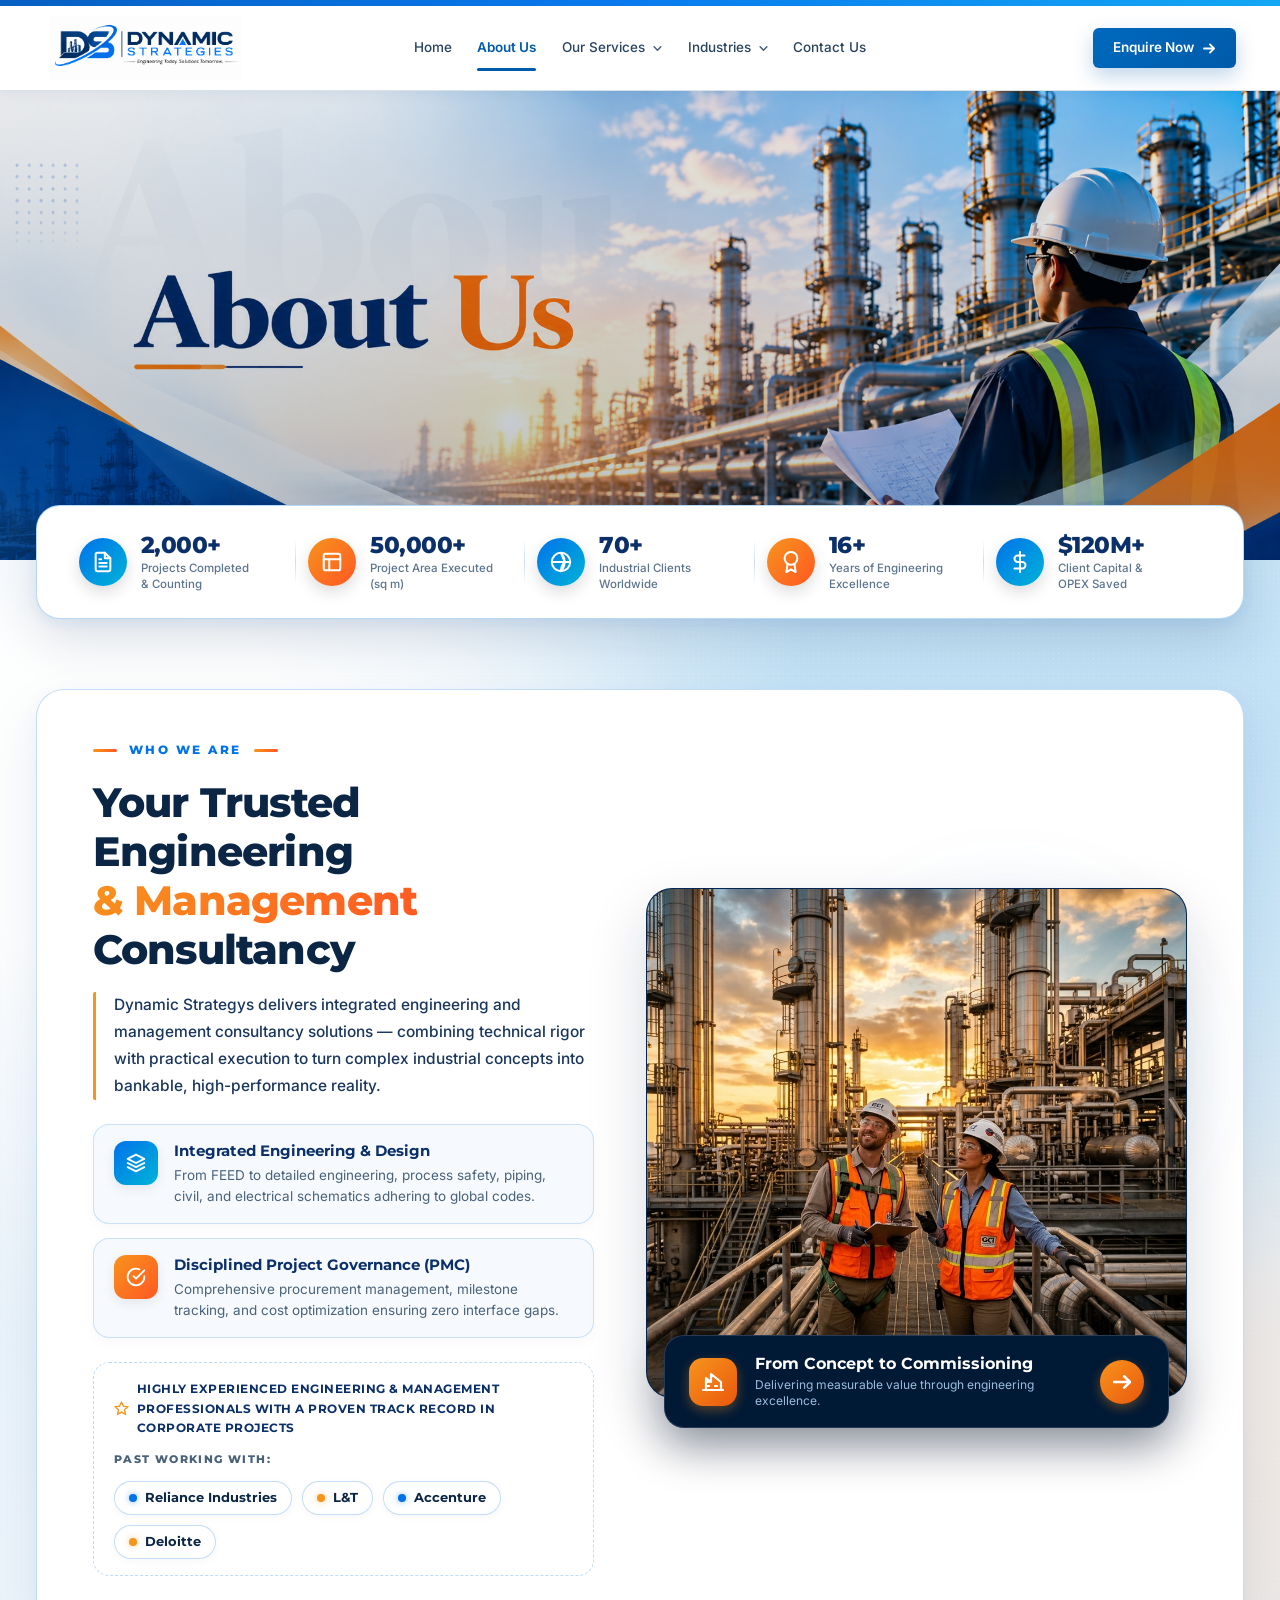
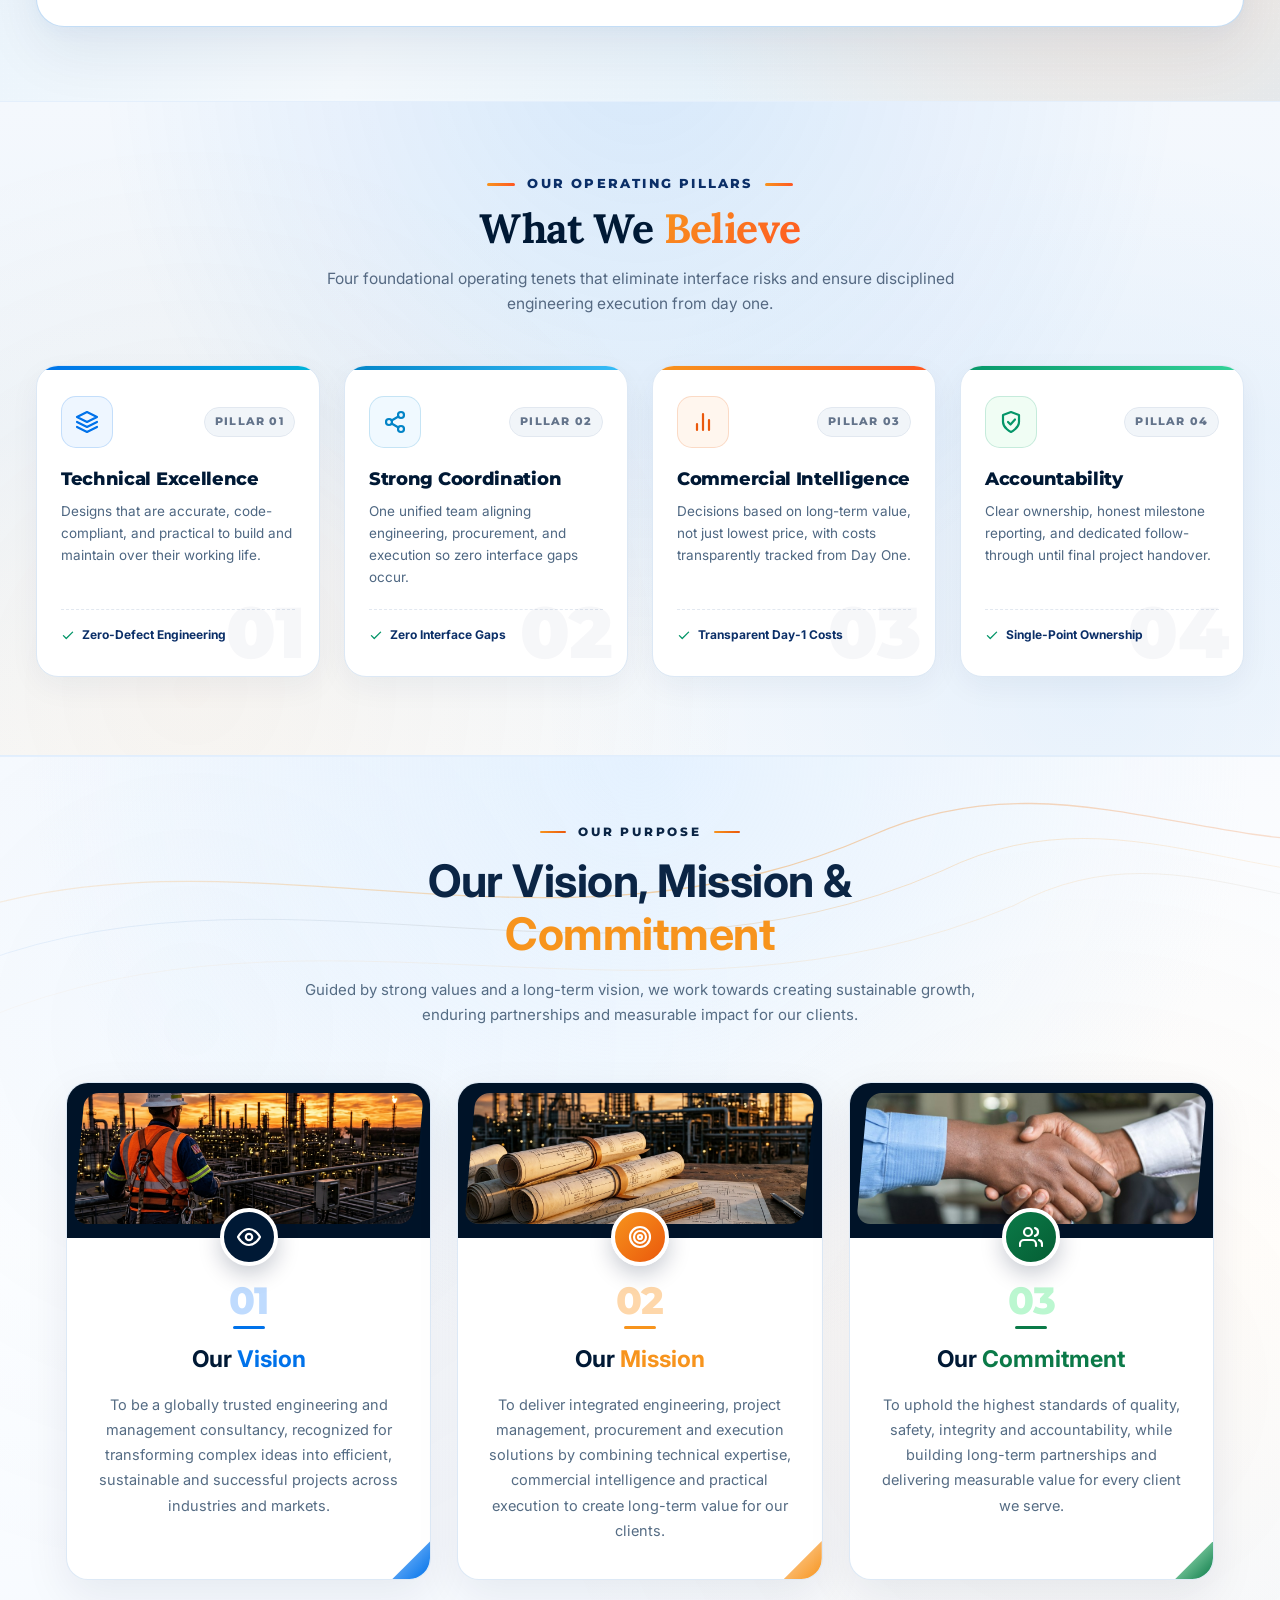
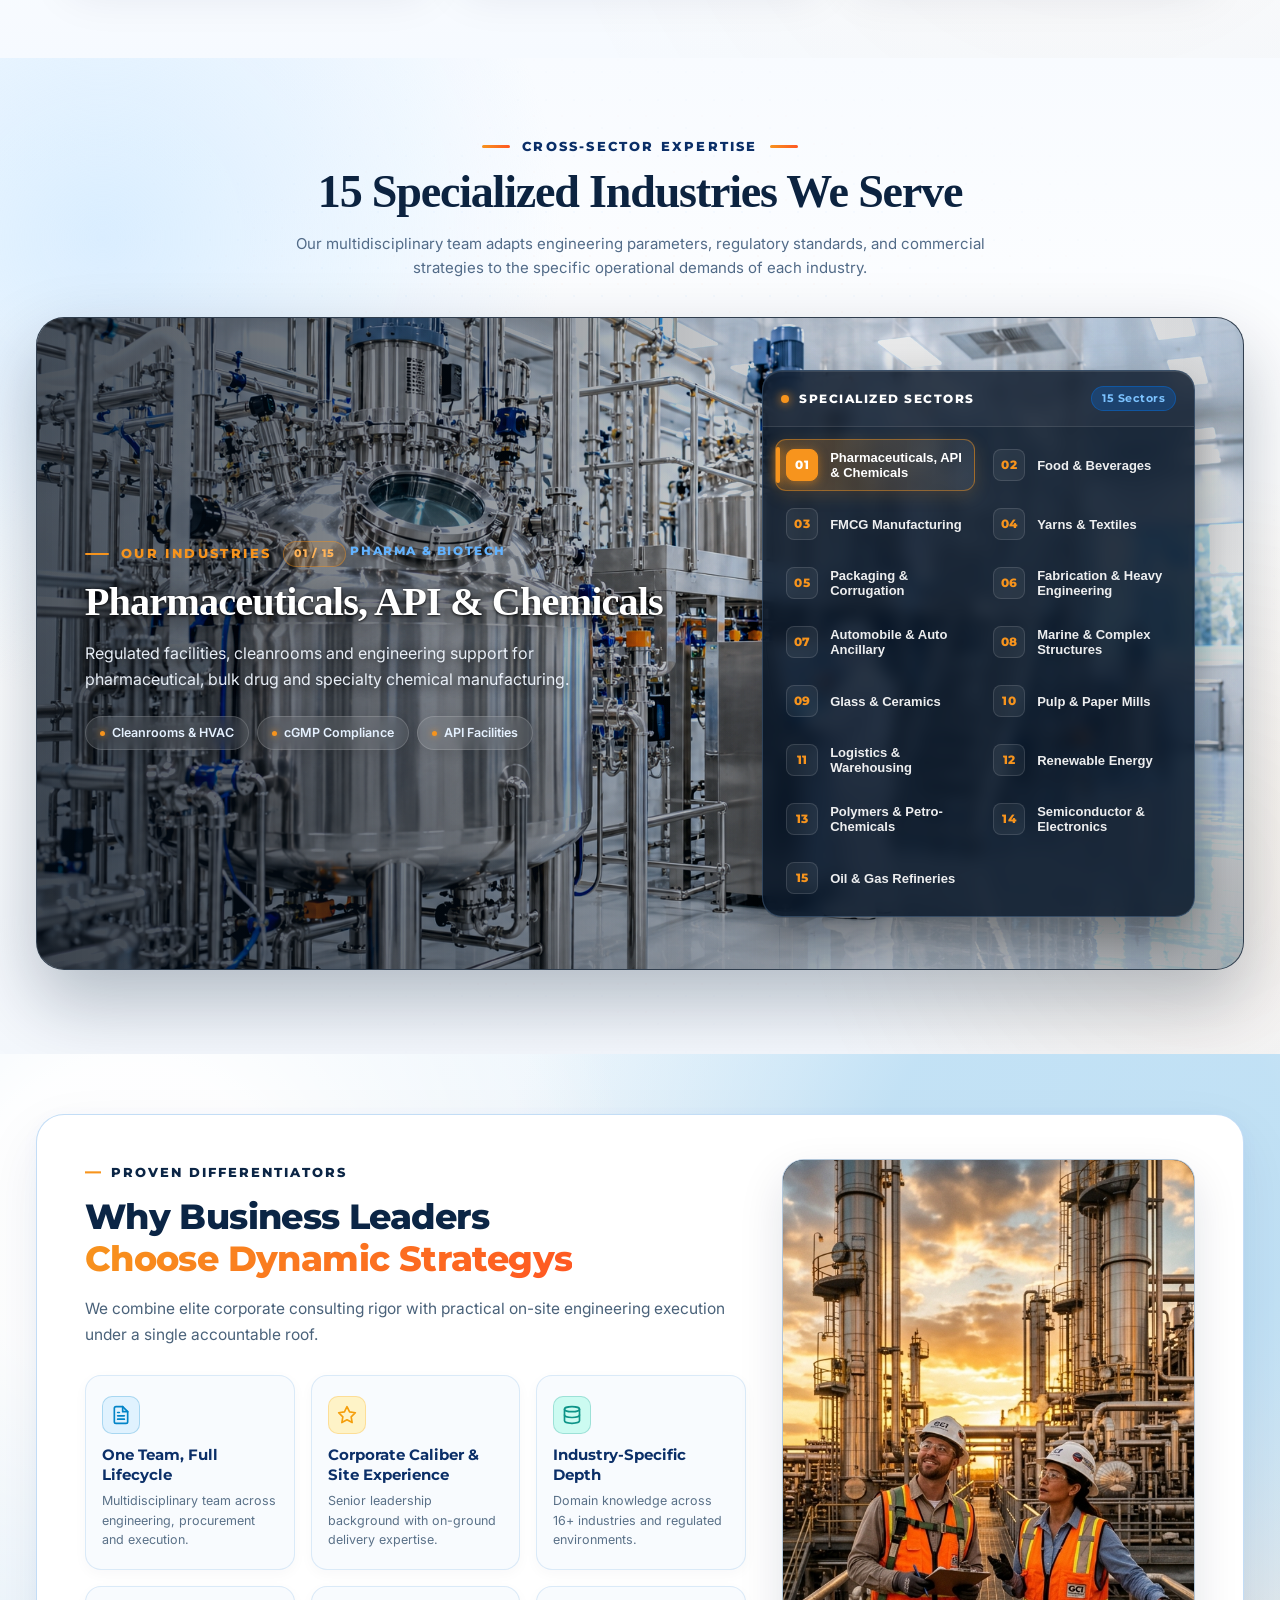
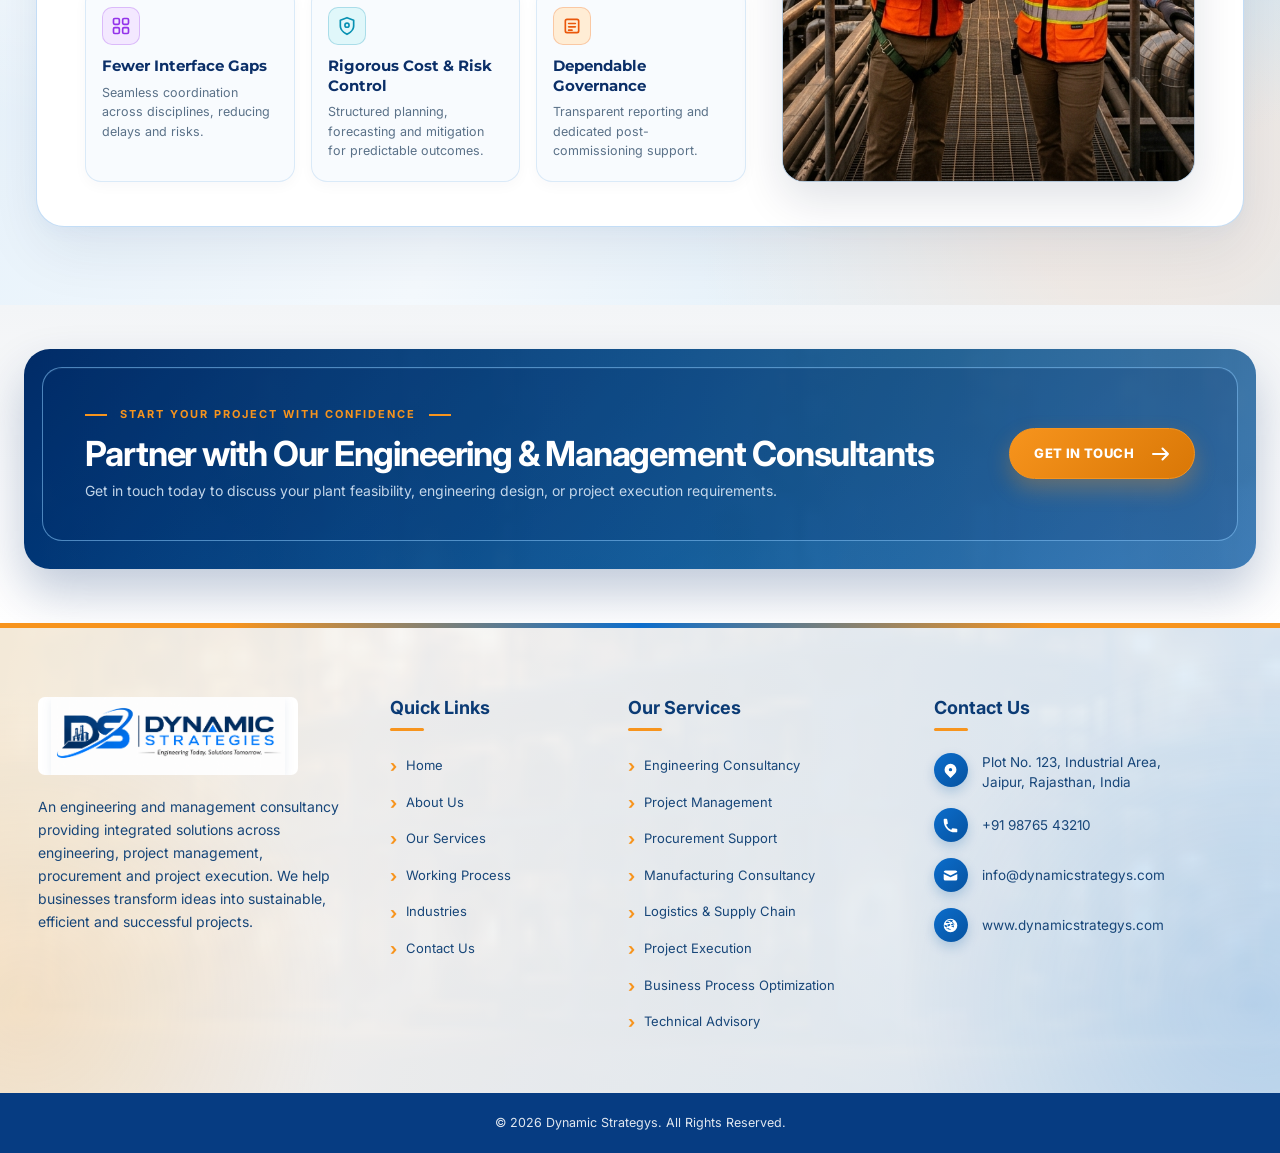
==== commit 494726b4: "website" ====
--- a/pages/about.html
+++ b/pages/about.html
@@ -1258,8 +1258,6 @@
             <li><a href="services.html">Our Services</a></li>
             <li><a href="../index.html#working-process">Working Process</a></li>
             <li><a href="industries.html">Industries</a></li>
-            <li><a href="../index.html#projects">Projects</a></li>
-            <li><a href="../index.html#knowledge">Knowledge Center</a></li>
             <li><a href="contact.html">Contact Us</a></li>
           </ul>
         </div>
